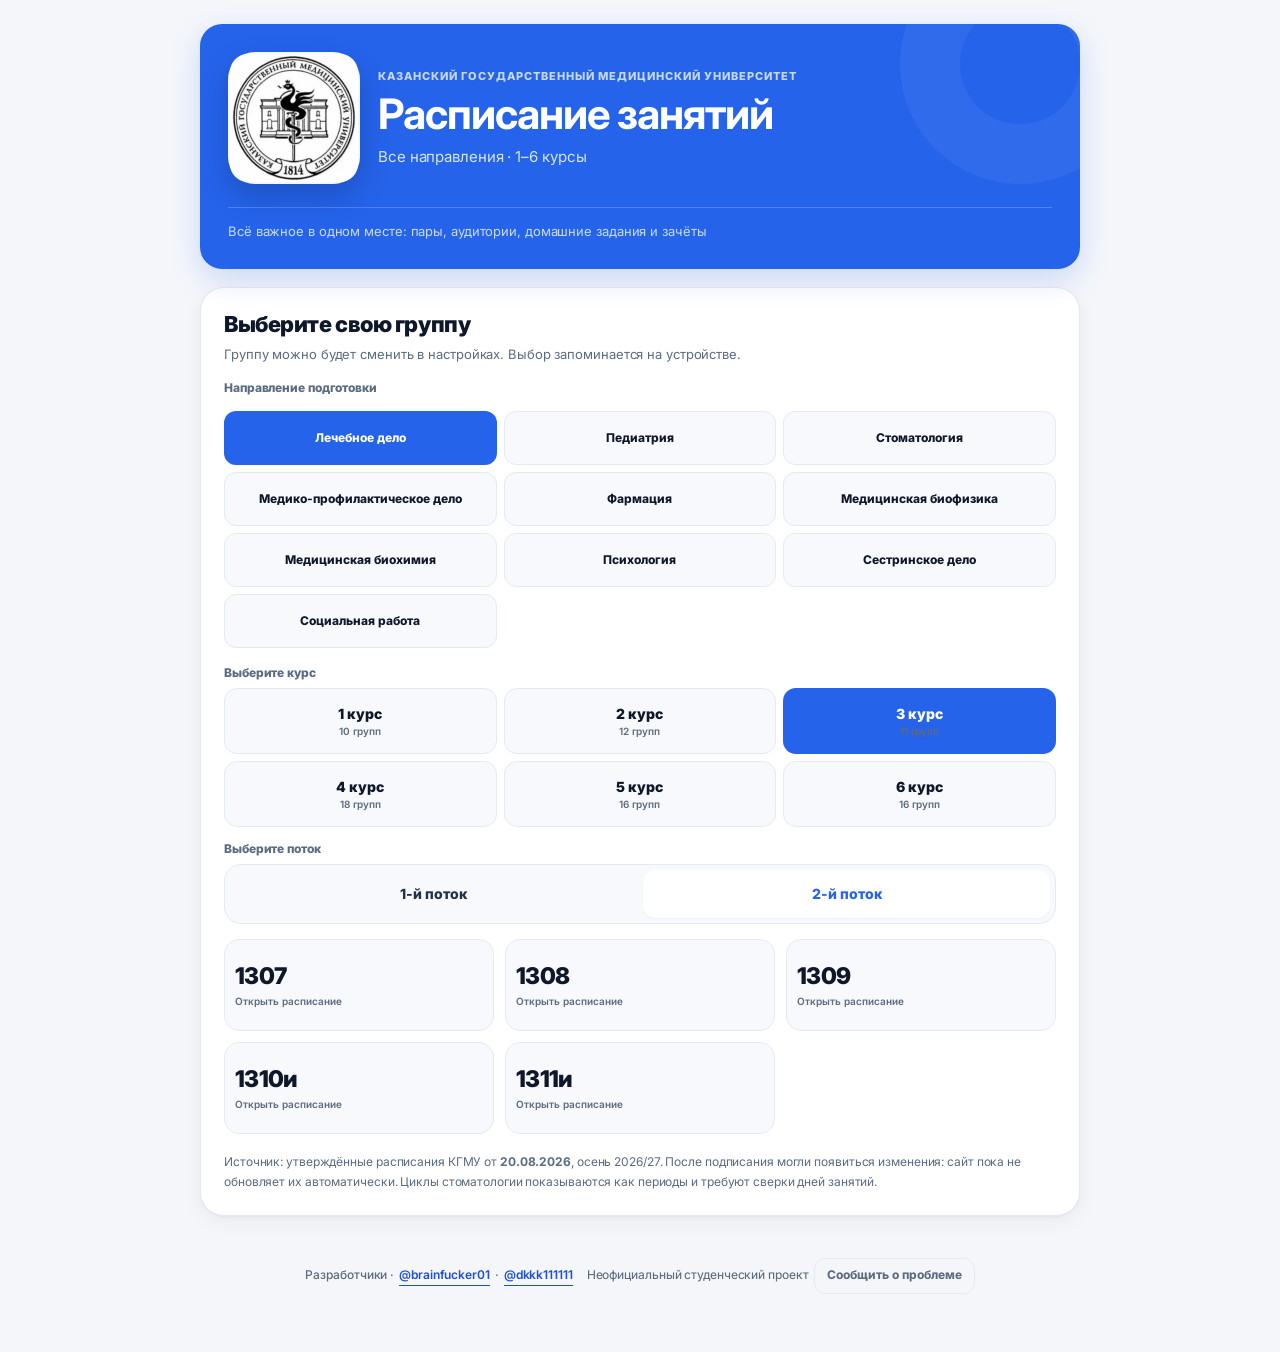
==== index.html @ b1dc419b "Дизайн E: выбор группы, календарь и ДЗ в новом стиле, без старых страниц - Выбор группы (аватар, «См" ====
<!DOCTYPE html>

<html lang="ru">
<head>
<meta charset="utf-8"/>
<meta content="width=device-width, initial-scale=1" name="viewport"/>
<meta content="#0f2340" name="theme-color"/>
<title>КГМУ — Расписание занятий</title>
<meta content="Интерактивное расписание КГМУ: все направления, 1–6 курсы. Календарь, ДЗ, модули, циклы." name="description"/>
<meta content="yes" name="apple-mobile-web-app-capable"/>
<meta content="default" name="apple-mobile-web-app-status-bar-style"/>
<meta content="Расписание КГМУ" name="apple-mobile-web-app-title"/>
<meta content="yes" name="mobile-web-app-capable"/>
<link href="./manifest.webmanifest" rel="manifest"/>
<link href="./apple-touch-icon.png" rel="apple-touch-icon"/>
<link href="./icon-192.png" rel="icon" sizes="192x192" type="image/png"/>
<style>
:root{
  --bg:#edf3f9;
  --panel:#ffffff;
  --panel-2:#f7faff;
  --ink:#182a45;
  --sub:#6c7d94;
  --line:#dbe5f0;
  --accent:#2f66c5;
  --accent-2:#5d8ee3;
  --deep:#0f2340;
  --deep-2:#15345f;
  --mint:#e8f6f3;
  --mint-ink:#0c7667;
  --shadow:0 12px 32px rgba(17,41,74,.08);
  --shadow-soft:0 6px 18px rgba(17,41,74,.06);
  --radius:20px;
}
*{box-sizing:border-box}
html{scroll-behavior:smooth}
body{
  margin:0;
  background:
    radial-gradient(circle at top left, rgba(93,142,227,.16), transparent 28%),
    radial-gradient(circle at top right, rgba(47,102,197,.11), transparent 25%),
    var(--bg);
  color:var(--ink);
  font-family:system-ui,-apple-system,'Segoe UI',Roboto,Arial,sans-serif;
}
.wrap{max-width:1180px;margin:0 auto;padding:20px 18px 48px}
.herohead{
  position:relative;
  overflow:hidden;
  background:linear-gradient(135deg,var(--deep) 0%, #13325b 55%, #1c4c84 100%);
  color:#fff;
}
.herohead::before{
  content:"";
  position:absolute;
  inset:auto -60px -110px auto;
  width:280px;height:280px;border-radius:50%;
  background:rgba(255,255,255,.08);
  filter:blur(2px);
}
.herohead::after{
  content:"";
  position:absolute;
  inset:-120px auto auto -80px;
  width:240px;height:240px;border-radius:50%;
  background:rgba(255,255,255,.05);
}
.hero-layout{
  position:relative;
  z-index:1;
  display:grid;
  grid-template-columns:minmax(0,1fr) auto;
  gap:18px;
  align-items:center;
  padding-top:26px;
  padding-bottom:26px;
}
.brand{display:flex;align-items:center;gap:18px;min-width:0}
.logo-card{
  flex:0 0 auto;
  width:152px;height:152px;border-radius:32px;
  background:rgba(255,255,255,.12);
  border:1px solid rgba(255,255,255,.18);
  display:grid;place-items:center;
  box-shadow:0 12px 26px rgba(0,0,0,.18);
  backdrop-filter:blur(4px);
}
.logo-card img{width:148px;height:148px;object-fit:contain;border-radius:20px;background:#fff;padding:0}
.kicker{font-size:12px;letter-spacing:.14em;text-transform:uppercase;color:#bfd4ea;font-weight:800;margin-bottom:6px}
h1{font-size:clamp(32px,5.2vw,50px);line-height:1.03;margin:0;font-weight:850;letter-spacing:-.03em}
.subtitle{margin-top:10px;font-size:16px;line-height:1.5;color:#d8e6f6;max-width:760px}
.badges{display:flex;gap:10px;flex-wrap:wrap;margin-top:14px}
.badge{
  display:inline-flex;align-items:center;gap:8px;
  border-radius:999px;padding:9px 14px;
  background:rgba(255,255,255,.14);
  border:1px solid rgba(255,255,255,.16);
  color:#fff;font-size:13px;font-weight:700;
  backdrop-filter:blur(4px);
}
.badge.soft{background:rgba(255,255,255,.08);color:#dfeaf7}
.hero-panel{
  min-width:240px;
  border-radius:22px;
  padding:18px 18px 16px;
  background:rgba(255,255,255,.12);
  border:1px solid rgba(255,255,255,.18);
  box-shadow:0 12px 26px rgba(0,0,0,.18);
  backdrop-filter:blur(6px);
}
.hero-panel .tiny{font-size:12px;letter-spacing:.12em;text-transform:uppercase;color:#bfd4ea;font-weight:800}
.hero-panel .big{font-size:28px;font-weight:850;line-height:1.05;margin-top:6px}
.hero-panel .mid{font-size:14px;color:#e3eef8;line-height:1.45;margin-top:8px}
.hero-panel .small{font-size:12px;color:#c7d7e8;line-height:1.45;margin-top:6px}
.topstats{display:none}
.stat{background:var(--panel);border:1px solid var(--line);box-shadow:var(--shadow-soft);border-radius:18px;padding:14px 16px}
.stat .cap{font-size:11px;letter-spacing:.1em;text-transform:uppercase;color:#6f8198;font-weight:800}
.stat .val{font-size:18px;font-weight:850;margin-top:5px;line-height:1.2}
.stat .sub{font-size:12px;color:#708198;line-height:1.4;margin-top:4px}
.toolbar-card{background:var(--panel);border:1px solid var(--line);box-shadow:var(--shadow);border-radius:24px;padding:18px;margin-bottom:14px}
.toolbar{display:flex;flex-wrap:wrap;gap:14px;align-items:end}
.control{display:flex;flex-direction:column;gap:7px;min-width:170px;flex:1}
.control.tight{flex:0 0 auto;min-width:auto}
.control label{font-size:11px;color:#5e6f87;font-weight:800;text-transform:uppercase;letter-spacing:.1em}
select,button{
  font:inherit;color:#1f314c;
  border:1px solid #ced9e6;background:#fff;
  border-radius:16px;padding:13px 15px;min-height:48px;
}
select{width:100%;appearance:auto}
button{cursor:pointer;transition:.18s ease background,.18s ease transform,.18s ease box-shadow}
button:hover{background:#f2f7ff;box-shadow:0 5px 16px rgba(47,102,197,.10)}
button:active{transform:translateY(1px)}
button:focus-visible,select:focus-visible{outline:3px solid #9ec0ff;outline-offset:2px}
.navgroup{display:flex;gap:8px}
.navgroup button{min-width:50px;padding-inline:0;font-size:24px;font-weight:900}
.navgroup button:disabled{opacity:.5;cursor:default;box-shadow:none;background:#fafcff}
.groupbuttons{display:flex;gap:5px;background:#eef3fa;padding:4px;border-radius:18px;align-self:flex-start}
.groupbuttons button{border:0;background:transparent;font-size:14px;font-weight:800;padding:10px 14px;min-height:40px;border-radius:14px}
.groupbuttons button.active{background:#fff;box-shadow:0 6px 14px rgba(22,46,83,.11)}
.primary{background:linear-gradient(135deg,var(--accent),var(--accent-2));color:#fff;border-color:transparent;font-weight:800}
.primary:hover{background:linear-gradient(135deg,var(--accent),var(--accent-2));filter:brightness(1.03)}
.summary{display:block;margin:16px 0 14px;background:var(--panel);border:1px solid var(--line);border-radius:22px;padding:18px 18px;box-shadow:var(--shadow-soft)}
.summary-title{font-size:18px;font-weight:850;line-height:1.3}
.summary-sub{font-size:14px;color:var(--sub);margin-top:7px;line-height:1.6}
.summary-meta{display:flex;flex-wrap:wrap;gap:10px;margin-top:12px}.meta-chip{display:inline-flex;align-items:center;justify-content:center;border-radius:999px;background:var(--mint);color:var(--mint-ink);padding:10px 14px;font-weight:800;font-size:13px;white-space:nowrap}.meta-chip.secondary{background:#eef3fa;color:#41556f}
.grid{display:grid;grid-template-columns:repeat(2,minmax(0,1fr));gap:14px}
.day{background:var(--panel);border:1px solid var(--line);border-radius:22px;overflow:hidden;box-shadow:var(--shadow-soft);min-width:0}
.dayhead{display:flex;justify-content:space-between;align-items:center;gap:10px;padding:15px 17px;background:linear-gradient(180deg,#fbfdff 0%, #f4f8fd 100%);border-bottom:1px solid #ecf1f7}
.dayname{font-size:17px;font-weight:850}
.daydate{font-size:12px;color:#687a90;font-weight:750;padding:6px 10px;background:#fff;border:1px solid #e1e8f1;border-radius:999px}
.sessions{padding:8px 12px 12px}
.empty{font-size:13px;color:#8090a4;padding:18px 8px}
.session{display:grid;grid-template-columns:96px minmax(0,1fr);gap:10px;padding:13px 4px;border-bottom:1px solid #edf2f8}
.session:last-child{border-bottom:0}
.time{font-size:12px;color:#3b5070;font-weight:900;white-space:nowrap;padding-top:3px;letter-spacing:-.02em}
.course{font-size:14px;font-weight:850;line-height:1.38}
.type{display:inline-block;border-radius:8px;font-size:10px;line-height:1;padding:5px 7px;margin-right:7px;background:#e6f0ff;color:#3b63a5;font-weight:900;vertical-align:1px;letter-spacing:.04em}
.type.practice{background:#eaf7f2;color:#14765f}
.extra{font-size:12px;color:#617188;margin-top:5px;line-height:1.48}
.split{font-size:12px;color:#2e425f;margin-top:7px;line-height:1.45;padding:8px 10px;background:#f7fbfb;border:1px solid #e6f0ef;border-radius:12px}
.split strong{font-size:11px;display:inline-block;border-radius:7px;background:#eaf7f4;color:#00796e;padding:3px 6px;margin-right:5px}
.recap{margin-top:18px;background:var(--panel);border:1px solid var(--line);border-radius:22px;padding:18px 20px;box-shadow:var(--shadow-soft)}
.recap h2{font-size:18px;line-height:1.3;margin:0 0 8px}
.recap p{font-size:14px;line-height:1.65;color:#586a82;margin:0}
.notes{font-size:12px;line-height:1.7;color:#758398;margin-top:18px;padding:0 4px}
.notes b{color:#506279}
#printedWeek{display:none}
@media(max-width:900px){
  .hero-layout{grid-template-columns:1fr}
}

.dev-placeholder{background:var(--panel);border:1px solid var(--line);border-radius:24px;padding:24px;box-shadow:var(--shadow);display:grid;gap:16px;text-align:center}
.dev-kicker{display:inline-flex;justify-self:center;align-items:center;gap:8px;padding:8px 12px;border-radius:999px;background:rgba(220,53,69,.12);color:var(--danger);font-size:12px;font-weight:800;letter-spacing:.04em;text-transform:uppercase}
.dev-placeholder h2{margin:0;font-size:34px;line-height:1.1}
.dev-placeholder p{margin:0;color:var(--muted)}
.dev-placeholder img{display:block;width:min(100%,420px);margin:0 auto;border-radius:22px;border:1px solid var(--line);box-shadow:0 14px 34px rgba(0,0,0,.16)}
.dev-actions{display:flex;justify-content:center;gap:12px;flex-wrap:wrap}
.dev-button{appearance:none;border:1px solid var(--line);background:var(--brand);color:#fff;border-radius:14px;padding:12px 18px;font:inherit;font-weight:700;cursor:pointer;box-shadow:0 10px 26px rgba(26,61,107,.22)}
.dev-button.secondary{background:var(--panel);color:var(--text)}
.dev-contact{font-size:13px;color:var(--muted)}
.dev-contact a{color:var(--brand);font-weight:700;text-decoration:none}
body[data-dev-group="1"] .source-warning{display:none!important}
@media(max-width:700px){.dev-placeholder{padding:18px}.dev-placeholder h2{font-size:28px}}

@media(max-width:700px){
  .wrap{padding:14px 12px 36px}
  .hero-layout{padding-top:18px;padding-bottom:22px;gap:14px}
  .brand{align-items:flex-start;gap:14px}
  .logo-card{width:102px;height:102px;border-radius:22px}
  .logo-card img{width:78px;height:78px}
  .kicker{font-size:11px;line-height:1.45}
  h1{font-size:clamp(28px,8vw,38px)}
  .subtitle{font-size:14px;line-height:1.5}
  .toolbar-card{padding:14px}
  .toolbar{gap:10px}
  .control{min-width:140px}
  .control.tight{width:100%}
  .navgroup{width:100%}
  .navgroup button{flex:1}
  .groupbuttons{width:100%}
  .groupbuttons button{flex:1}
  .primary{width:100%}
  .grid{grid-template-columns:1fr;gap:10px}
  .dayhead{padding:14px 15px}
  .sessions{padding:4px 8px 8px}
  .session{grid-template-columns:88px minmax(0,1fr);gap:7px;padding:12px 4px}
  .course{font-size:14px}
  .time{font-size:11px}
  .recap{padding:16px}
}
@media print{
  body{background:white}
  .herohead{background:white;color:var(--ink)}
  .herohead::before,.herohead::after,.toolbar-card,.summary,.recap,.notes,.topstats,.badge,.hero-panel,.subtitle,.navgroup,.groupbuttons,.primary{display:none!important}
  .wrap{max-width:100%;padding:0}
  .hero-layout{display:block;padding:0 0 10px}
  .brand{display:block}
  .logo-card{display:none}
  .kicker{color:#52637b}
  h1{font-size:21px;color:var(--ink)}
  #printedWeek{display:block!important;margin-top:6px;color:#465874;font-weight:700}
  .grid{grid-template-columns:repeat(2,1fr);gap:5mm}
  .day{break-inside:avoid;box-shadow:none;border:1px solid #ddd}
  .dayhead{padding:7px 9px}
  .sessions{padding:0 6px}
  .session{padding:6px 2px;grid-template-columns:80px 1fr;gap:4px}
  .course{font-size:10px}
  .extra,.split{font-size:9px}
  .time{font-size:9px}
}

.install-steps{margin-top:14px;border:1px solid var(--line);background:#fff;border-radius:19px;padding:13px 16px;box-shadow:var(--shadow-soft)}
.install-steps summary{cursor:pointer;list-style:none;font-weight:800;font-size:14px;color:#284c84}
.install-steps summary::-webkit-details-marker{display:none}
.install-steps summary::before{content:"＋";margin-right:10px;font-size:17px}
.install-steps[open] summary::before{content:"−"}
.install-steps p{color:#5d6e83;font-size:13px;line-height:1.65;margin:11px 0 0}
@media(max-width:700px){.install-steps{margin-top:12px}}

/* Календарь, модули и домашние задания */
.app-tabs{display:grid;grid-template-columns:repeat(3,minmax(0,1fr));gap:7px;margin:0 0 16px;padding:5px;border:1px solid var(--line);border-radius:19px;background:#dfe9f5}
.app-tab{border:0;border-radius:14px;min-height:48px;font-size:15px;font-weight:850;background:transparent;color:#4a607e;padding:12px 6px}
.app-tab.active{background:white;color:var(--ink);box-shadow:0 4px 14px rgba(13,40,78,.12)}
.app-tab:focus-visible{outline:3px solid #8fb6ed}
.view[hidden]{display:none!important}
.module-alert{border:1px solid #ffc6c6;border-left:5px solid #d33a43;background:#fff3f3;color:#9e1e2a;border-radius:14px;padding:11px 13px;font-size:12px;line-height:1.45;font-weight:800;margin:6px 0 3px}
.module-label{display:inline-flex;gap:5px;align-items:center;border:1px solid #f7b5b5;border-radius:7px;background:#ffe7e7;color:#aa2530;font-weight:900;font-size:10px;letter-spacing:.03em;padding:5px 7px;margin:5px 6px 3px 0;vertical-align:middle}
.homework-label{display:inline-flex;border-radius:7px;background:#e6f1ff;color:#2458a0;font-weight:800;font-size:10px;padding:5px 7px;margin:5px 0 3px;vertical-align:middle}
.session.has-module{background:linear-gradient(90deg,rgba(253,234,234,.75),transparent 70%);border-radius:12px}
.day.has-module-day{border-color:#edacb0;box-shadow:0 7px 18px rgba(181,41,52,.12)}
.day.has-module-day .dayhead{background:linear-gradient(90deg,#fff0f0,#f9fbff)}
.day-date-alert{margin:10px 12px 0}
.entry-brief{font-size:11px;margin-top:4px;color:#7b3540;line-height:1.4;font-weight:750}
.entry-brief.homework-text{color:#3866a3}
.calendar-board{background:white;border:1px solid var(--line);border-radius:22px;box-shadow:var(--shadow);padding:20px 18px;margin-bottom:16px}
.calendar-top{display:flex;align-items:center;justify-content:space-between;gap:14px;flex-wrap:wrap;margin-bottom:15px}
.calendar-top h2{margin:0;font-size:22px;line-height:1.25;letter-spacing:-.02em}
.calendar-sub{font-size:13px;color:var(--sub);margin-top:4px;line-height:1.5}
.cal-actions{display:flex;align-items:center;gap:8px}
.cal-actions button{min-width:42px;min-height:42px;padding:8px 12px;font-weight:900}
.calendar-legend{display:flex;gap:12px;flex-wrap:wrap;align-items:center;font-size:12px;color:#53667f;margin:0 0 16px}
.legend-item{display:inline-flex;align-items:center;gap:6px}
.legend-dot{display:inline-block;width:9px;height:9px;border-radius:99px;background:#4a82d6}
.legend-dot.red{background:#d53640}
.weekday-line,.calendar-matrix{display:grid;grid-template-columns:repeat(7,minmax(0,1fr));gap:6px}
.weekday-line{margin-bottom:6px}
.weekday-line div{text-align:center;font-size:12px;font-weight:800;color:#8190a2;padding:6px 0}
.cal-day{position:relative;min-width:0;aspect-ratio:1/1.02;min-height:56px;padding:7px 6px 4px;border:1px solid #e4eaf3;border-radius:12px;background:#f9fbfe;display:flex;flex-direction:column;align-items:flex-start;justify-content:space-between;text-align:left}
.cal-day:hover{background:#eef5ff}
.cal-day.outside{opacity:.35}
.cal-day.today{border:2px solid #5187df}
.cal-day.selected{background:#e9f2ff;border:2px solid #2f66c5;box-shadow:0 2px 8px rgba(47,102,197,.14)}
.cal-day.module-date{border-color:#e89ba0;background:#fff0f0}
.cal-day.module-date.selected{border:2px solid #d33a43;background:#ffebec}
.cal-num{font-size:15px;font-weight:850;line-height:1.2}
.cal-indicators{display:flex;gap:3px;align-items:center;flex-wrap:wrap;max-width:100%}
.cal-flag{font-size:9px;border-radius:5px;background:#dc3741;color:white;font-weight:950;line-height:1.25;padding:3px 4px;white-space:nowrap}
.cal-hw{width:7px;height:7px;border-radius:99px;background:#397bcf}
.cal-lessons{font-size:9px;color:#8797ac;font-weight:700;line-height:1.1}
.cal-group-row{display:flex;align-items:center;justify-content:space-between;gap:10px;flex-wrap:wrap;margin:0 0 13px}
.cal-group-row .groupbuttons{align-self:center}
.calendar-day-panel{background:#fff;border:1px solid var(--line);border-radius:22px;box-shadow:var(--shadow);padding:20px;margin-bottom:16px}
.panel-date{font-size:20px;font-weight:900;line-height:1.3;margin:0}
.panel-sub{font-size:13px;color:var(--sub);line-height:1.5;margin:6px 0 14px}
.panel-section-title{font-size:14px;font-weight:900;margin:17px 0 9px}
.day-lesson{border:1px solid #e6edf5;border-radius:14px;padding:11px 12px;margin:8px 0;background:#fcfdff;display:flex;align-items:center;justify-content:space-between;gap:10px}
.lesson-title{font-weight:850;font-size:13px;line-height:1.45}
.lesson-meta{font-size:11px;color:#697c93;line-height:1.55;margin-top:4px}
.lesson-notes{font-size:12px;margin-top:6px;color:#9b2733;font-weight:850}
.inline-empty{font-size:13px;color:#718198;padding:14px;border:1px dashed #cfdaea;background:#f8fbff;border-radius:12px;line-height:1.5}
.entries{display:grid;gap:9px}
.entry{padding:13px;border:1px solid #e4eaf3;border-radius:14px;background:#fbfcff}
.entry.module{border-color:#f2b7b9;background:#fff5f5;border-left:4px solid #d33a43}
.entry.homework{border-left:4px solid #3f83d7}
.entry-top{display:flex;justify-content:space-between;align-items:flex-start;gap:8px}
.entry-title{font-size:14px;font-weight:900;line-height:1.4}
.entry-sub{font-size:12px;color:#63748d;margin-top:3px;line-height:1.4}
.entry-desc{font-size:13px;color:#43536b;line-height:1.55;white-space:pre-wrap;margin-top:8px;overflow-wrap:anywhere}
.entry-controls{display:flex;gap:6px;flex:0 0 auto}
.small-btn{min-height:34px;padding:5px 10px;border-radius:9px;font-size:12px;font-weight:800}
.panel-tools{display:flex;gap:9px;flex-wrap:wrap;margin-top:15px}
.panel-tools button{font-weight:800;font-size:13px}
.action-red{background:#b82935;color:white;border-color:#b82935}
.action-red:hover{background:#9e202d;color:white}
.editor[hidden]{display:none!important}
.editor{margin-top:15px;background:#f5f9ff;border:1px solid #d9e6f4;padding:16px;border-radius:17px}
.editor h3{font-size:16px;margin:0 0 12px}
.editor-grid{display:grid;grid-template-columns:1fr 1fr;gap:12px}
.form-field{display:flex;flex-direction:column;gap:6px;min-width:0}
.form-field.full{grid-column:1/-1}
.form-field label{font-size:11px;font-weight:900;color:#576b84;text-transform:uppercase;letter-spacing:.05em}
.form-field input,.form-field textarea,.form-field select{width:100%;border:1px solid #cbd9e8;background:white;border-radius:12px;padding:11px 12px;font:inherit;color:var(--ink);min-height:44px}
.form-field textarea{resize:vertical;min-height:86px}
.form-field .field-help{font-size:11px;color:#7a899b;line-height:1.45}
.form-actions{display:flex;gap:8px;flex-wrap:wrap;margin-top:14px}
.form-actions button{font-weight:850}
.data-tools{background:white;border:1px solid var(--line);border-radius:20px;padding:16px 18px;box-shadow:var(--shadow-soft);margin-bottom:16px}
.data-tools h3{font-size:15px;margin:0 0 7px}
.data-tools p{font-size:12px;color:#67788f;line-height:1.6;margin:0 0 12px}
.data-btns{display:flex;gap:8px;flex-wrap:wrap;align-items:center}
.data-btns button{font-size:13px;font-weight:800;min-height:42px;padding:10px 14px}
.import-file{position:absolute;width:1px;height:1px;overflow:hidden;opacity:0}
.data-note{font-size:12px;color:#606e82;line-height:1.6;margin-top:12px}
.toast{position:fixed;z-index:99;bottom:18px;left:50%;transform:translateX(-50%);background:#173456;color:#fff;border-radius:13px;padding:12px 16px;font-size:13px;font-weight:700;box-shadow:0 12px 32px rgba(0,0,0,.2);max-width:calc(100vw - 32px)}
.toast[hidden]{display:none}
@media(max-width:700px){
 .app-tabs{margin:0 0 12px}
 .app-tab{font-size:14px}
 .calendar-board{padding:15px 10px}
 .calendar-top{padding:1px 3px}
 .calendar-top h2{font-size:20px}
 .cal-actions button{min-width:40px}
 .weekday-line,.calendar-matrix{gap:3px}
 .cal-day{min-height:52px;aspect-ratio:unset;height:64px;border-radius:9px;padding:6px 3px}
 .cal-num{font-size:13px}
 .cal-flag{font-size:8px;padding:2px 3px}
 .cal-lessons{font-size:8px}
 .calendar-legend{gap:8px;font-size:11px}
 .calendar-day-panel{padding:15px 12px}
 .editor{padding:12px}
 .editor-grid{grid-template-columns:1fr}
 .panel-date{font-size:19px}
 .day-lesson{padding:10px}
 .entry-controls{flex-direction:column}
 .small-btn{font-size:11px}
}
@media(max-width:365px){.cal-day{height:59px}.cal-num{font-size:12px}.cal-flag{font-size:7px}}


/* Недельное расписание: разворачиваемые сведения о ДЗ и модулях */
.session.session-expand{display:block;grid-template-columns:unset;gap:0;padding:0 4px}
.session-expand>summary{list-style:none;display:grid;grid-template-columns:96px minmax(0,1fr);gap:10px;align-items:start;padding:13px 4px;cursor:pointer;border-radius:11px;transition:background .18s ease}
.session-expand>summary::-webkit-details-marker{display:none}
.session-expand>summary:hover{background:#f5f9ff}
.session-expand>summary:focus-visible{outline:3px solid #8eb8ef;outline-offset:0}
.session-expand[open]>summary{background:#f5f9ff}
.lesson-heading-row{display:flex;align-items:flex-start;justify-content:space-between;gap:10px}
.lesson-heading-row .course{min-width:0;flex:1}
.lesson-chevron{flex:0 0 auto;font-size:19px;line-height:1.15;color:#6983a6;transition:transform .18s ease;margin-top:1px}
.session-expand[open] .lesson-chevron{transform:rotate(180deg)}
.lesson-markers{display:flex;flex-wrap:wrap;gap:5px;margin-top:8px}
.lesson-markers .module-label,.lesson-markers .homework-label{margin:0}
.lesson-reveal{margin:0 3px 12px 108px;border:1px solid #dce7f2;background:#f9fbff;border-radius:14px;padding:12px 13px}
.reveal-heading{font-size:12px;color:#6c7d92;font-weight:900;letter-spacing:.055em;text-transform:uppercase;margin-bottom:9px}
.reveal-entry{border:1px solid #dce7f2;border-left:4px solid #4881ca;background:#fff;border-radius:12px;padding:11px 12px;margin:8px 0}
.reveal-entry.module{border-color:#f2c3c4;border-left-color:#ce3844;background:#fff4f4}
.reveal-entry-title{font-size:13px;font-weight:900;line-height:1.45;overflow-wrap:anywhere}
.reveal-entry-meta{font-size:11px;color:#687c92;margin-top:5px}
.reveal-entry-desc{font-size:12px;color:#475c77;white-space:pre-wrap;overflow-wrap:anywhere;margin-top:7px;line-height:1.55}
.reveal-empty{font-size:12px;color:#75859a;line-height:1.6;padding:5px 0 8px}
.jump-calendar{background:transparent;color:#2d62a8;border-color:#c7d9ef;border-radius:10px;font-size:12px;font-weight:850;min-height:38px;padding:8px 11px;margin-top:7px}
.jump-calendar:hover{background:#eef5ff}
.session-expand.has-module>summary{background:linear-gradient(90deg,rgba(253,234,234,.82),transparent 85%)}
@media(max-width:700px){
 .session-expand>summary{grid-template-columns:88px minmax(0,1fr);gap:7px;padding:12px 4px}
 .lesson-reveal{margin:0 1px 10px 1px;padding:11px}
 .lesson-chevron{font-size:18px}
}


/* Сегодня — главный экран, 3 раздела приложения */
.today-hero{display:grid;grid-template-columns:minmax(0,1.25fr) minmax(240px,.75fr);gap:18px;align-items:stretch;border-radius:24px;padding:22px;background:linear-gradient(132deg,#12325d,#234f87);color:#fff;box-shadow:0 16px 34px rgba(13,43,89,.15);margin-bottom:12px}
.today-hero-main{min-width:0}
.today-eyebrow{font-size:11px;letter-spacing:.13em;text-transform:uppercase;color:#b8d3ef;font-weight:850}
.today-hero h2{font-size:clamp(23px,3.3vw,32px);margin:9px 0 4px;line-height:1.2;letter-spacing:-.025em}
.today-hero p{color:#d9e8f8;font-size:13px;margin:6px 0 15px;line-height:1.5}
.today-group-row{display:flex;align-items:center;flex-wrap:wrap;gap:10px}
.today-group-row>span{font-size:11px;color:#d6e5f7;text-transform:uppercase;font-weight:850;letter-spacing:.08em}
.today-group-row .groupbuttons{background:#1d406c;border:1px solid rgba(255,255,255,.14)}
.today-group-row .groupbuttons button{color:#d5e2f6}
.today-group-row .groupbuttons button.active{color:#1d3555;background:#fff}
.today-next{border:1px solid rgba(255,255,255,.18);border-radius:18px;background:rgba(255,255,255,.10);padding:17px 18px;display:flex;flex-direction:column;justify-content:center;min-width:0;overflow-wrap:anywhere}
.today-next-caption{color:#bcd6f0;font-size:11px;text-transform:uppercase;letter-spacing:.1em;font-weight:850;margin-bottom:8px}
.today-next-title{font-size:18px;line-height:1.28;font-weight:850}
.today-next-info{font-size:12px;color:#e1edfa;margin-top:8px;line-height:1.55}
.today-metrics{display:grid;grid-template-columns:repeat(3,minmax(0,1fr));gap:10px;margin-bottom:16px}
.today-metric{display:flex;justify-content:space-between;align-items:center;gap:8px;border:1px solid var(--line);border-radius:17px;background:#fff;padding:12px 16px;box-shadow:var(--shadow-soft)}
.today-metric span{font-size:12px;color:#66788f;line-height:1.3;font-weight:700}
.today-metric strong{font-size:23px;line-height:1;color:#193659;font-weight:900}
.today-alerts{display:grid;gap:8px}
.today-module-warning{width:100%;min-height:60px;text-align:left;display:flex;align-items:center;gap:12px;background:#fff1f1;border:1px solid #f2b8bc;border-left:5px solid #cc3642;color:#961e2c;border-radius:15px;padding:12px 14px;margin-bottom:6px}
.today-module-warning strong{display:block;font-size:13px;line-height:1.45}
.today-module-warning small{display:block;font-size:11px;color:#a54852;margin-top:4px;line-height:1.4}
.warning-flag{font-size:21px}
.today-columns{display:grid;grid-template-columns:minmax(0,1.05fr) minmax(0,.95fr);gap:14px}
.today-panel{min-width:0;background:#fff;border:1px solid var(--line);border-radius:23px;box-shadow:var(--shadow);padding:17px 17px 20px}
.today-panel-head{display:flex;justify-content:space-between;gap:10px;align-items:flex-start;padding:2px 1px 13px;border-bottom:1px solid #eaf0f6}
.today-panel-head h2{font-size:20px;line-height:1.25;margin:0;font-weight:900}
.today-panel-head p{font-size:12px;color:#72839a;line-height:1.5;margin:6px 0 0}
.today-head-icon{font-size:21px;background:#eef5ff;padding:7px 9px;border-radius:13px;flex:0 0 auto}
.today-lesson-list{padding-top:6px}
.today-lesson-list .session-expand>summary{grid-template-columns:87px minmax(0,1fr);gap:7px}
.today-lesson-list .session-expand .time{font-size:11px}
.today-lesson-list .session:last-child{border:0}
.today-upcoming-block{margin-top:15px}
.today-upcoming-block h3{font-size:14px;color:#2c415f;margin:0 0 9px;font-weight:900}
.today-counter{display:inline-flex;min-width:22px;justify-content:center;align-items:center;border-radius:99px;padding:3px 6px;font-size:11px;background:#edf3fa;color:#4e6a8c;margin-left:4px}
.today-event-list{display:grid;gap:8px}
.today-event{width:100%;text-align:left;display:block;min-height:auto;padding:12px 13px;border-radius:15px;background:#f7fbff;border:1px solid #dce8f6;border-left:4px solid #4d8bdc;box-shadow:none}
.today-event:hover{background:#f0f7ff}
.today-event.module{border-left-color:#d43d46;border-color:#efc9cd;background:#fff9f9}
.today-event.module.soon{background:#fff4f4}
.today-event.module.urgent{background:#ffeded;border-color:#e9a8ae}
.today-event-top{display:flex;justify-content:space-between;gap:8px;align-items:center;flex-wrap:wrap}
.today-event-date{font-size:11px;color:#66778d;font-weight:850}
.today-event-status{display:inline-block;font-size:10px;font-weight:900;border-radius:99px;color:#2366b4;background:#e5f1ff;padding:5px 8px}
.today-event.module .today-event-status{background:#ffe0e2;color:#a62633}
.today-event-course{font-size:12px;color:#697c95;margin-top:7px;font-weight:700}
.today-event-title{font-size:14px;font-weight:900;line-height:1.45;margin-top:3px;color:#1e314e;overflow-wrap:anywhere}
.today-event-group{font-size:11px;color:#718298;margin-top:6px}
.today-event-detail{font-size:12px;color:#65748b;line-height:1.55;margin-top:7px;white-space:pre-wrap;overflow-wrap:anywhere}
.today-empty{font-size:13px;color:#71839a;background:#f8fbff;border:1px dashed #d4e0ec;padding:13px;border-radius:12px;line-height:1.5}
.today-reminder-note,.today-footnote{font-size:12px;color:#71829a;line-height:1.6;margin:14px 1px 0}
.today-footnote{margin:14px 5px 20px}
@media(max-width:850px){.today-hero{grid-template-columns:1fr}.today-columns{grid-template-columns:1fr}}
@media(max-width:700px){
 .app-tabs{gap:3px;padding:4px;border-radius:15px}
 .app-tab{font-size:12px;min-height:45px;border-radius:12px;padding:9px 2px;white-space:nowrap}
 .today-hero{padding:17px 15px;gap:14px;border-radius:20px}
 .today-hero h2{font-size:24px}
 .today-next{padding:13px 14px}
 .today-metrics{gap:6px}
 .today-metric{padding:10px 9px;flex-direction:column;align-items:flex-start;gap:6px;border-radius:13px}
 .today-metric span{font-size:10px}
 .today-metric strong{font-size:23px}
 .today-panel{padding:15px 12px;border-radius:19px}
 .today-panel-head h2{font-size:18px}
 .today-lesson-list .session-expand>summary{grid-template-columns:82px minmax(0,1fr);gap:6px}
 .today-lesson-list .time{font-size:10px}
 .herohead .subtitle{font-size:12px}
 .herohead .badge{padding:7px 10px;font-size:11px}
}
@media(max-width:365px){.app-tab{font-size:11px}.today-metric span{font-size:9px}}
@media print{.today-hero,.today-metrics,.today-alerts,.today-footnote,.today-columns,.app-tabs{break-inside:avoid}}


/* КГМУ · обновлённый компактный интерфейс */
:root{--bg:#f0f4f9;--ink:#172b48;--sub:#687b93;--line:#dde6f1;--shadow:0 7px 26px rgba(20,43,79,.065);--shadow-soft:0 4px 13px rgba(20,43,79,.045)}
html,body{min-width:0}body{background:linear-gradient(180deg,#edf4fc 0,#f5f8fc 350px,#eff4fa 100%)}
.wrap{max-width:1200px;padding:15px 20px 50px}
.herohead{background:linear-gradient(120deg,#102642,#1b406d);border-bottom:1px solid #335477}
.herohead::before,.herohead::after{display:none}
.compact-hero{display:flex;gap:13px;align-items:center;padding-top:11px;padding-bottom:11px}
.mini-logo{flex:none;width:57px;height:57px;background:#fff;border:2px solid rgba(255,255,255,.45);border-radius:16px;display:grid;place-items:center;overflow:hidden}
.mini-logo img{height:55px;width:55px;object-fit:contain;display:block}
.mini-brand{flex:1;min-width:0}
.mini-title{font-size:23px;font-weight:750;letter-spacing:-.035em;line-height:1.2}
.mini-title strong{font-weight:950}
.mini-caption{font-size:11px;font-weight:650;color:#bcd0e8;line-height:1.4;margin-top:3px}
.semester-pill{font-size:11px;white-space:nowrap;color:#d6e8fc;border:1px solid rgba(255,255,255,.18);border-radius:999px;padding:7px 10px;background:rgba(255,255,255,.08);font-weight:750}
.app-tabs{margin-bottom:13px;background:#e6edf7;padding:5px;border-radius:17px}
.app-tab{display:flex;align-items:center;justify-content:center;gap:9px;min-height:48px;font-size:13px;letter-spacing:-.012em;border-radius:12px}
.tab-icon{font-size:20px;line-height:1}
.today-hero{padding:17px 18px;gap:12px;background:linear-gradient(125deg,#123052,#214e80);border-radius:19px;box-shadow:0 9px 20px rgba(20,48,85,.13)}
.today-hero h2{font-size:clamp(20px,3vw,27px);margin:6px 0 1px}
.today-hero p{font-size:12px;margin:4px 0 10px}
.today-next{padding:12px 14px;border-radius:14px}
.today-next-title{font-size:16px}
.today-next-caption{margin-bottom:5px}
.today-metrics{gap:7px;margin-bottom:12px}
.today-metric{border-radius:13px;padding:10px 12px}
.today-panel,.calendar-board,.calendar-day-panel,.day,.toolbar-card{border-radius:19px}
.today-panel{padding:14px}
.today-panel-head h2{font-size:18px}
.today-panel-head p{font-size:11px}
.today-head-icon{font-size:17px}
.session-expand>summary{transition:background .15s ease}
.session-expand>summary:hover{background:#f7fbff}
.session-expand[open]{border-radius:15px;background:#f9fbfe}
.session-expand[open]>summary{background:#f0f6ff;border-radius:14px 14px 0 0}
.session-expand.has-module[open]>summary{background:#fff1f1}
.session.is-current>summary{background:#e6f7f0;border-left:4px solid #20a679;border-radius:12px}
.session.is-next>summary{background:#f0f6ff;border-left:4px solid #4d7bca;border-radius:12px}
.session.is-current[open]>summary{background:#e6f7f0}
.lesson-state{font-size:10px;font-weight:850;letter-spacing:.02em;margin-top:4px}
.lesson-state.now{color:#178568}.lesson-state.next{color:#3566a7}
.lesson-reveal{padding:11px 11px 13px;border-top:1px solid #dfe8f3}
.lesson-reveal .reveal-heading{margin-bottom:7px}
.lesson-place{border:1px solid #e1eaf4;background:#fff;border-radius:13px;padding:10px 11px;margin:7px 0}
.lesson-place-title{font-size:12px;color:#223b59;font-weight:850;line-height:1.35}
.lesson-place-line{font-size:12px;color:#667890;margin-top:4px;line-height:1.5}
.lesson-place-line b{color:#394f69;font-weight:750}
.lesson-place-footer{display:flex;align-items:center;gap:10px;flex-wrap:wrap;margin-top:8px}
.map-link{display:inline-flex;align-items:center;text-decoration:none;font-size:11px;font-weight:850;color:#3567b2;background:#ebf3ff;border-radius:8px;padding:6px 9px}
.map-link:hover{background:#dceaff}
.location-alert{font-size:11px;color:#78879b}
.course{font-size:14px;line-height:1.5}
.type{font-size:10px}
.calendar-board{padding:18px}
.calendar-legend{gap:9px}
.cal-day{min-height:62px;aspect-ratio:auto;min-height:72px;padding:7px 6px;border-radius:12px;gap:3px}
.cal-indicators{flex-direction:column;align-items:flex-start;gap:3px}
.cal-count{font-size:10px;font-weight:900;border-radius:6px;padding:3px 5px;line-height:1.15;white-space:nowrap}
.cal-count.red{color:#a82332;background:#ffe2e7}
.cal-count.blue{color:#2b5fa9;background:#dceaff}
.cal-lessons{font-size:10px}
.day-lesson-place{color:#5f7792;margin-top:5px;font-size:12px;line-height:1.5}
.day-lesson-person{color:#334c68;margin-top:4px;font-size:12px;line-height:1.5}
@media(max-width:700px){
 .wrap{padding:13px 12px 22px}
 main.wrap{padding-bottom:calc(106px + env(safe-area-inset-bottom,0px))}
 .compact-hero{padding:9px 12px;gap:11px}
 .mini-logo{height:55px;width:55px;border-radius:14px}.mini-logo img{height:53px;width:53px}
 .mini-title{font-size:21px}.mini-caption{font-size:10px}
 .semester-pill{display:none}
 .app-tabs{position:fixed;z-index:990;bottom:0;left:0;right:0;margin:0;border:0;border-top:1px solid #d3dfec;border-radius:18px 18px 0 0;padding:7px 8px calc(8px + env(safe-area-inset-bottom,0px));background:rgba(255,255,255,.97);box-shadow:0 -7px 30px rgba(28,54,94,.11);backdrop-filter:blur(12px);-webkit-backdrop-filter:blur(12px);grid-template-columns:repeat(3,minmax(0,1fr));gap:5px}
 .app-tab{flex-direction:column;gap:2px;padding:5px 2px;min-height:52px;font-size:11px;line-height:1.2;font-weight:800;color:#6e7e93}
 .app-tab.active{background:#eaf2ff;color:#2459a0;box-shadow:none}
 .tab-icon{font-size:23px}
 .today-hero{grid-template-columns:1fr;padding:15px;gap:11px;margin-bottom:9px}
 .today-hero h2{font-size:22px}
 .today-hero p{font-size:12px}
 .today-next{padding:11px 13px}
 .today-group-row{gap:7px}
 .today-metrics{gap:5px}
 .today-metric{display:flex;flex-direction:column;align-items:flex-start;gap:2px;padding:8px 9px;border-radius:12px}
 .today-metric span{font-size:10px}.today-metric strong{font-size:18px}
 .today-panel{padding:13px}.today-panel-head{padding-bottom:10px}
 .today-head-icon{display:none}
 .today-lesson-list .session-expand>summary{grid-template-columns:85px minmax(0,1fr)}
 .session-expand>summary{padding:10px 5px}
 .calendar-board,.calendar-day-panel{padding:14px 10px}
 .calendar-matrix{gap:4px}
 .cal-day{padding:6px 3px 4px;min-height:69px;border-radius:9px}
 .cal-num{font-size:13px}
 .cal-count{font-size:9px;padding:2px 3px}
 .cal-lessons{font-size:8px}
 .calendar-top{gap:8px}
 .calendar-top h2{font-size:21px}
 .day-lesson{gap:7px}
 .day-lesson>*{min-width:0}
}
@media(max-width:360px){.cal-count{font-size:8px}.cal-day{min-height:63px}.mini-title{font-size:19px}.groupbuttons button{padding-inline:7px}}
@media(min-width:701px){.compact-hero{padding-top:13px;padding-bottom:13px}}


/* V7: utilities, day navigation, theme and accessible resource links */
.form-field[hidden]{display:none!important}
.header-actions{display:flex;align-items:center;gap:6px;margin-left:auto}
.header-icon-btn{width:42px;height:42px;min-height:42px;padding:0;border-radius:12px;color:#fff;background:rgba(255,255,255,.12);border-color:rgba(255,255,255,.22);font-size:23px;line-height:1}
.header-icon-btn:hover{background:rgba(255,255,255,.24)}
.day-switch{display:flex;align-items:center;gap:7px;flex-wrap:wrap;margin-bottom:12px}
.day-switch-btn{min-height:39px;padding:8px 16px;border-radius:12px;font-size:13px;font-weight:850;border:1px solid var(--line);background:var(--panel);color:var(--sub)}
.day-switch-btn.active{background:#285fba;color:#fff;border-color:#285fba;box-shadow:0 3px 11px rgba(40,95,186,.15)}
.day-switch-hint{font-size:12px;color:var(--sub);font-weight:700;margin-left:3px}
.utility-panel{background:var(--panel);border:1px solid var(--line);border-radius:20px;padding:20px;box-shadow:var(--shadow);max-width:850px;margin:0 auto 28px}
.utility-header{display:flex;justify-content:space-between;align-items:center;gap:12px;margin-bottom:18px}
.utility-kicker{text-transform:uppercase;color:#5277a8;font-size:11px;letter-spacing:.1em;font-weight:850;margin-bottom:4px}
.utility-header h2{font-size:25px;line-height:1.2;margin:0;font-weight:900}
.utility-header p,.settings-section p{font-size:13px;line-height:1.55;color:var(--sub);margin:6px 0 0}
.utility-back{font-size:12px;white-space:nowrap;padding:8px 12px;border-radius:11px;min-height:38px;font-weight:750}
.sr-label{position:absolute;height:1px;width:1px;overflow:hidden;clip-path:inset(50%)}
.search-control{display:flex;gap:8px;align-items:center;border:1px solid #bed2e7;background:var(--panel-2);padding:3px 8px 3px 14px;border-radius:16px}
.search-control>span{font-size:23px;color:#53779c}
.search-control input{flex:1;min-width:0;background:transparent;border:0;outline:0;color:var(--ink);padding:12px 0;font-size:15px}
.search-control input::placeholder{color:var(--sub)}
.search-control button{border:0;background:transparent;font-size:24px;color:var(--sub);min-height:36px;padding:2px 8px}
.search-filters{display:flex;flex-wrap:wrap;gap:7px;margin:14px 0 10px}
.search-filter{padding:8px 12px;border-radius:999px;font-weight:850;font-size:12px;min-height:36px;background:var(--panel-2)}
.search-filter.active{background:#285fba;color:white;border-color:#285fba}
.search-meta{font-size:12px;color:var(--sub);margin:12px 0;line-height:1.5}
.search-results{display:grid;gap:9px}
.search-result{display:block;text-align:left;width:100%;border-radius:14px;border:1px solid var(--line);background:var(--panel-2);min-height:70px;padding:12px 14px;color:var(--ink)}
.search-result:hover{background:#e8f3ff}
.search-result.module{border-left:4px solid #d8424d}
.search-result.homework{border-left:4px solid #4589d7}
.search-result.class{border-left:4px solid #6289b7}
.search-result-top{font-size:11px;color:var(--sub);font-weight:800;margin-bottom:5px}
.search-result-title{font-size:14px;font-weight:900;line-height:1.4}
.search-result-bottom{font-size:12px;color:var(--sub);margin-top:5px;line-height:1.5;overflow-wrap:anywhere}
.settings-section{padding:18px 0;border-top:1px solid var(--line)}
.settings-section h3{margin:0;font-size:17px}
.settings-options{display:grid;grid-template-columns:repeat(3,minmax(0,1fr));gap:7px;margin-top:14px}
.settings-option{padding:12px 8px;min-height:48px;border-radius:12px;background:var(--panel-2);font-weight:800;font-size:13px;color:var(--ink)}
.settings-option.active{background:#e5f0ff;color:#215caa;border-color:#4a80cc;box-shadow:inset 0 0 0 1px #4a80cc}
.resource-list{display:grid;gap:7px;margin:10px 0 5px;padding:0;list-style:none}
.resource-list li{padding:0;margin:0;overflow-wrap:anywhere}
.resource-list a{display:inline-block;border-radius:9px;background:#e6f0ff;padding:7px 10px;color:#255fa9;font-size:12px;font-weight:750;text-decoration:none;max-width:100%;overflow-wrap:anywhere}
.resource-list a:hover{text-decoration:underline}
.resource-list .resource-text{font-size:12px;color:var(--sub);line-height:1.55}
.resource-intro{font-size:11px;color:var(--sub);margin:10px 0 3px;font-weight:850}
@media(max-width:700px){.mini-title{font-size:19px}.mini-logo,.mini-logo img{height:49px;width:49px}.header-icon-btn{width:38px;height:38px;min-height:38px;font-size:20px}.utility-panel{padding:15px 12px}.utility-header{align-items:flex-start;flex-wrap:wrap}.settings-option{font-size:12px}.day-switch-btn{flex:1}.day-switch-hint{width:100%;margin:1px 2px 0}}
/* Dark theme: explicit surfaces layered after V6 color definitions */
html[data-theme="dark"]{
 --bg:#0d1625;--panel:#172438;--panel-2:#1d2d43;--ink:#eaf2ff;--sub:#b4c3d8;--line:#354861;
 --mint:#153b38;--mint-ink:#a5f4df;--shadow:0 10px 28px rgba(0,0,0,.19);--shadow-soft:0 4px 13px rgba(0,0,0,.14);
 color-scheme:dark;
}
html[data-theme="dark"] body{background:linear-gradient(180deg,#0c1829,#101b2a 400px,#0e1725);color:var(--ink)}
html[data-theme="dark"] .herohead{background:linear-gradient(120deg,#0c2038,#13314f)}
html[data-theme="dark"] select,html[data-theme="dark"] button,html[data-theme="dark"] input,html[data-theme="dark"] textarea{color:var(--ink);background:var(--panel);border-color:var(--line)}
html[data-theme="dark"] .header-icon-btn{background:rgba(255,255,255,.12);color:white;border-color:rgba(255,255,255,.22)}
html[data-theme="dark"] .today-hero{background:linear-gradient(126deg,#123153,#1d446f)}
html[data-theme="dark"] .today-metric,html[data-theme="dark"] .today-panel,html[data-theme="dark"] .day,html[data-theme="dark"] .summary,html[data-theme="dark"] .toolbar-card,html[data-theme="dark"] .calendar-board,html[data-theme="dark"] .calendar-day-panel,html[data-theme="dark"] .data-tools,html[data-theme="dark"] .install-steps{background:var(--panel);color:var(--ink)}
html[data-theme="dark"] .today-metric span,html[data-theme="dark"] .today-event-date,html[data-theme="dark"] .today-event-group,html[data-theme="dark"] .today-event-course,html[data-theme="dark"] .today-event-detail,html[data-theme="dark"] .daydate,html[data-theme="dark"] .extra,html[data-theme="dark"] .time,html[data-theme="dark"] .control label,html[data-theme="dark"] .form-field label,html[data-theme="dark"] .lesson-place-line,html[data-theme="dark"] .reveal-heading,html[data-theme="dark"] .reveal-empty,html[data-theme="dark"] .lesson-meta,html[data-theme="dark"] .entry-sub,html[data-theme="dark"] .entry-desc{color:var(--sub)}
html[data-theme="dark"] .today-metric strong,html[data-theme="dark"] .today-panel h2,html[data-theme="dark"] .today-upcoming-block h3,html[data-theme="dark"] .today-event-title,html[data-theme="dark"] .lesson-place-title,html[data-theme="dark"] .lesson-place-line b,html[data-theme="dark"] .day-lesson-person,html[data-theme="dark"] .calendar-top h2,html[data-theme="dark"] .course{color:var(--ink)}
html[data-theme="dark"] .app-tabs{background:#1a2a40;border-color:#2e425e}
html[data-theme="dark"] .app-tab{background:transparent;color:#bdcee3}
html[data-theme="dark"] .app-tab.active{background:#284b76;color:#fff}
html[data-theme="dark"] .dayhead{background:#1c2c44;border-bottom-color:var(--line)}
html[data-theme="dark"] .daydate,html[data-theme="dark"] .groupbuttons,html[data-theme="dark"] .split,html[data-theme="dark"] .meta-chip.secondary{background:#24354b;color:#dbe7f9;border-color:var(--line)}
html[data-theme="dark"] .groupbuttons button{background:transparent;color:#d5e2f5}
html[data-theme="dark"] .groupbuttons button.active{background:#3b587c;color:#fff}
html[data-theme="dark"] .type{background:#284b78;color:#c9e1ff}
html[data-theme="dark"] .type.practice{background:#15473c;color:#b7f5de}
html[data-theme="dark"] .module-label,html[data-theme="dark"] .cal-count.red{background:#592b36;color:#ffd1da;border-color:#a45565}
html[data-theme="dark"] .homework-label,html[data-theme="dark"] .cal-count.blue{background:#203f67;color:#c5deff}
html[data-theme="dark"] .module-alert,html[data-theme="dark"] .entry.module,html[data-theme="dark"] .reveal-entry.module,html[data-theme="dark"] .today-module-warning{background:#422330;color:#ffd2da;border-color:#975765;border-left-color:#f16b7a}
html[data-theme="dark"] .today-module-warning strong,html[data-theme="dark"] .today-module-warning small{color:#ffd1dc}
html[data-theme="dark"] .today-event,html[data-theme="dark"] .entry,html[data-theme="dark"] .day-lesson,html[data-theme="dark"] .lesson-place,html[data-theme="dark"] .reveal-entry{background:#213249;color:var(--ink);border-color:var(--line)}
html[data-theme="dark"] .today-event.module,html[data-theme="dark"] .today-event.module.soon,html[data-theme="dark"] .today-event.module.urgent{background:#352536;border-color:#6b4755;border-left-color:#ed7180}
html[data-theme="dark"] .today-event.module .today-event-status{background:#642a39;color:#ffc9d2}
html[data-theme="dark"] .today-event-status{background:#294c73;color:#d0e5ff}
html[data-theme="dark"] .day.has-module-day{border-color:#965562}
html[data-theme="dark"] .day.has-module-day .dayhead{background:#392739}
html[data-theme="dark"] .session.has-module{background:#312437}
html[data-theme="dark"] .session-expand>summary:hover,html[data-theme="dark"] .session-expand[open],html[data-theme="dark"] .session-expand[open]>summary{background:#233953}
html[data-theme="dark"] .session-expand.has-module>summary,html[data-theme="dark"] .session-expand.has-module[open]>summary{background:#412834}
html[data-theme="dark"] .session.is-current>summary{background:#173d39}
html[data-theme="dark"] .session.is-next>summary{background:#253b5a}
html[data-theme="dark"] .lesson-state.now{color:#9df0d2}html[data-theme="dark"] .lesson-state.next{color:#c6dfff}
html[data-theme="dark"] .lesson-reveal,html[data-theme="dark"] .editor,html[data-theme="dark"] .inline-empty,html[data-theme="dark"] .today-empty{background:#1d2e45;color:var(--sub);border-color:var(--line)}
html[data-theme="dark"] .map-link,html[data-theme="dark"] .resource-list a{background:#254569;color:#c8e2ff}
html[data-theme="dark"] .reveal-entry-title,html[data-theme="dark"] .entry-title{color:var(--ink)}
html[data-theme="dark"] .cal-day{background:#1e2d43;color:var(--ink);border-color:#36516f}
html[data-theme="dark"] .cal-day:hover{background:#2b435e}
html[data-theme="dark"] .cal-day.selected{background:#24476c;border-color:#7baefa}
html[data-theme="dark"] .cal-day.module-date{background:#442a37;border-color:#b96b78}
html[data-theme="dark"] .cal-day.module-date.selected{background:#59303d;border-color:#fa8894}
html[data-theme="dark"] .cal-day.outside{opacity:.5}
html[data-theme="dark"] .cal-lessons,html[data-theme="dark"] .weekday-line div,html[data-theme="dark"] .install-steps p,html[data-theme="dark"] .data-tools p{color:var(--sub)}
html[data-theme="dark"] .today-head-icon,html[data-theme="dark"] .today-counter{background:#263c57;color:#d7e6fa}
html[data-theme="dark"] .jump-calendar{background:#234367;color:#c5e0ff}
html[data-theme="dark"] .primary,html[data-theme="dark"] .day-switch-btn.active,html[data-theme="dark"] .search-filter.active{background:#356cc3;color:#fff;border-color:#356cc3}
html[data-theme="dark"] .action-red{background:#ae3143;color:#fff;border-color:#ae3143}
html[data-theme="dark"] .settings-option.active{background:#274a70;color:#d7eaff;border-color:#7dacf3}
html[data-theme="dark"] .search-result:hover{background:#29405c}
html[data-theme="dark"] .entry-desc,html[data-theme="dark"] .reveal-entry-desc{color:#d5e2f2}
@media(max-width:700px){html[data-theme="dark"] .app-tabs{background:rgba(18,30,47,.96);border-color:#334a66}}

/* Multigroup V8 */
[hidden]{display:none!important}
#appRoot[hidden],#groupChooser[hidden]{display:none!important}
#appRoot{min-height:100vh}
.chooser-view{min-height:100vh;padding:24px 14px 40px;background:radial-gradient(circle at 0% 0%,rgba(68,130,218,.18),transparent 32%),var(--bg)}
.chooser-wrap{max-width:880px;margin:auto}
.chooser-hero{background:linear-gradient(125deg,#0c213e,#173f73);border-radius:27px;padding:28px;box-shadow:0 15px 35px rgba(12,33,61,.21);color:#fff;position:relative;overflow:hidden}
.chooser-hero:after{content:"";position:absolute;right:-60px;top:-80px;border:60px solid rgba(255,255,255,.05);border-radius:50%;width:120px;height:120px;pointer-events:none}
.chooser-brand{display:flex;gap:18px;align-items:center;position:relative;z-index:1}
.chooser-logo{background:rgba(255,255,255,.95);width:132px;height:132px;flex:0 0 132px;border-radius:27px;display:grid;place-items:center;box-shadow:0 12px 30px rgba(0,0,0,.18)}
.chooser-logo img{width:128px;height:128px;object-fit:contain;border-radius:18px}
.chooser-kicker{text-transform:uppercase;font-weight:800;letter-spacing:.09em;color:#c7d9ed;line-height:1.5;font-size:11px}
.chooser-hero h1{font-size:clamp(26px,5vw,42px);line-height:1.16;letter-spacing:-.025em;margin:6px 0 7px}
.chooser-hero p{font-size:15px;color:#d6e6f7;margin:0;line-height:1.5}
.chooser-hero-note{margin-top:23px;padding-top:14px;border-top:1px solid rgba(255,255,255,.19);font-size:13px;color:#c8dcef;line-height:1.45}
.chooser-panel{margin-top:18px;background:var(--panel);border:1px solid var(--line);border-radius:24px;padding:23px;box-shadow:var(--shadow)}
.chooser-topline{display:flex;align-items:center;gap:12px;justify-content:space-between}
.chooser-topline h2{font-size:22px;margin:0 0 7px;font-weight:850}
.chooser-topline p{font-size:13px;color:var(--sub);line-height:1.55;margin:0}
.stream-tabs{display:grid;grid-template-columns:1fr 1fr;gap:6px;margin:21px 0 17px;background:var(--panel-2);border-radius:17px;padding:5px;border:1px solid var(--line)}
.stream-tabs button{border:0;background:transparent;font-size:14px;font-weight:800;border-radius:13px}
.stream-tabs button.active{background:var(--panel);box-shadow:var(--shadow-soft);color:var(--accent)}
.chooser-grid{display:grid;grid-template-columns:repeat(3,minmax(0,1fr));gap:11px}
.group-pick{min-height:92px;padding:15px 10px;border-radius:15px;background:var(--panel-2);border:1px solid var(--line);display:flex;align-items:flex-start;justify-content:center;flex-direction:column;gap:4px;text-align:left;color:var(--ink)}
.group-pick:hover{transform:translateY(-2px);background:var(--panel);border-color:var(--accent)}
.group-pick.selected{border:2px solid var(--accent);background:rgba(47,102,197,.06)}
.group-pick span{font-size:23px;font-weight:850;letter-spacing:-.03em}
.group-pick small{font-size:10px;color:var(--sub);line-height:1.4}
.chooser-tip{margin-top:18px;color:var(--sub);font-size:12px;line-height:1.65}
.header-group-button{background:transparent;border:0;color:inherit;font-size:inherit;font-weight:850;padding:0 5px;border-radius:8px;min-height:0;line-height:inherit;cursor:pointer;text-decoration:underline;text-decoration-style:dotted;text-underline-offset:5px}
.header-group-button:hover{background:rgba(255,255,255,.14)}
.developer-footer{margin:24px auto 12px;padding:18px 12px;text-align:center;color:var(--sub);font-weight:700;font-size:12px;line-height:1.7;display:flex;justify-content:center;align-items:center;flex-wrap:wrap;gap:5px}
.developer-footer a{color:var(--accent);text-decoration:none;border-bottom:1px solid currentColor}
.developer-footer span{color:var(--sub);font-weight:450;margin-left:9px}
.chooser-footer{margin-bottom:0}
.source-warning{border:1px solid #f0c37e;border-left:5px solid #cf901a;background:#fff8ea;color:#774a0b;border-radius:16px;padding:12px 16px;margin:0 0 15px}
.source-warning strong{font-size:13px}.source-warning p{font-size:12px;line-height:1.5;margin:7px 0 0}
.app-tabs{grid-template-columns:repeat(4,minmax(0,1fr))}
.module-open{white-space:nowrap;font-size:12px;font-weight:800;border:1px solid var(--line);border-radius:11px;min-height:35px;padding:7px 11px;background:var(--panel-2);color:var(--accent)}
.change-badge{display:inline-flex;background:#fff0e2;color:#9f5818;border:1px solid #edc196;font-size:10px;font-weight:900;letter-spacing:.035em;border-radius:7px;padding:5px 7px;margin:0 7px 5px 0;vertical-align:middle}
.change-badge.cancel,.change-badge.moved-away{background:#ffe6e8;color:#a21c2d;border-color:#f2b0b8}
.change-badge.moved-in,.change-badge.move{background:#fff1df;color:#9b5b13}
.session.altered{background:linear-gradient(90deg,rgba(236,158,65,.12),transparent 75%)}
.session.altered.cancel,.session.altered.moved-away{background:linear-gradient(90deg,rgba(205,40,54,.11),transparent 75%)}
.session.altered.cancel summary .course,.session.altered.moved-away summary .course{opacity:.7}
.change-explainer{background:#fff6e6;border:1px solid #f0d2a3;border-radius:12px;padding:12px;margin-bottom:12px;color:#70450b;font-size:12px;line-height:1.6}
.change-explainer div{white-space:pre-wrap;margin:4px 0}.change-explainer small{display:block;color:#80562b;margin-top:5px}
.cal-count.orange{background:#fff2dd;color:#98601b}
.legend-dot.orange{background:#d79021}
.lesson-notes.changed{color:#a8661e}
.change-action{background:#fff2e0;border:1px solid #ecc898;color:#9b601e;font-weight:750}
.change-editor-fields{display:grid;grid-template-columns:repeat(2,minmax(0,1fr));gap:13px}
.change-editor-fields[hidden]{display:none}
.change-editor-fields .form-field{min-width:0}
.change-entry{border:1px solid #f0d6aa;border-radius:15px;background:#fffaf2;padding:13px;margin-bottom:10px}
.change-entry-head{display:flex;gap:8px;align-items:center;flex-wrap:wrap}
.change-entry-head b{font-size:13px;flex:1;min-width:130px}
.change-copy{font-size:13px;line-height:1.5;color:#70542b;margin-top:7px;white-space:pre-wrap}
.change-source{font-size:11px;color:#947548;margin-top:5px}
.checkbox-label{display:flex;align-items:center;gap:9px;font-size:13px;color:var(--ink);line-height:1.4}
.checkbox-label input{width:18px;height:18px;accent-color:var(--accent)}
.ics-button{border:1px solid #b9d4bc;background:#eef8ef;color:#256e35;font-size:12px;font-weight:850;min-height:38px;border-radius:11px;padding:8px 12px;margin-top:10px}
.ics-button:hover{background:#dcf1e0}
.module-summary{display:flex;align-items:center;justify-content:space-between;padding:14px 18px;background:var(--panel-2);border:1px solid var(--line);border-radius:15px;font-size:14px;font-weight:750;margin:20px 0}
.module-summary strong{font-size:25px;color:var(--accent)}
.module-view-list{display:grid;gap:13px}
.module-detail-card{border:1px solid var(--line);border-radius:17px;padding:19px;background:var(--panel-2);box-shadow:var(--shadow-soft)}
.module-detail-card h3{margin:13px 0 7px;font-size:20px}
.module-detail-card b{font-size:14px}.module-detail-card p{font-size:12px;color:var(--sub)}
.module-detail-head{display:flex;align-items:center;justify-content:space-between;flex-wrap:wrap;gap:7px}
.module-date-pill{font-size:12px;color:#a12830;background:#fff0f1;border-radius:99px;padding:6px 10px;font-weight:800}
.module-details{font-size:13px;line-height:1.6;white-space:pre-wrap;margin:13px 0 5px}
.module-actions{display:flex;gap:8px;flex-wrap:wrap;align-items:center;margin-top:12px}
.module-actions button{margin-top:0}
.change-group-btn{background:var(--panel-2);font-weight:800;color:var(--accent)}
/* Dark mode for V8 surfaces */
[data-theme="dark"] .chooser-view{background:var(--bg)}
[data-theme="dark"] .chooser-panel,[data-theme="dark"] .stream-tabs button.active{background:var(--panel)}
[data-theme="dark"] .group-pick,[data-theme="dark"] .stream-tabs{background:var(--panel-2)}
[data-theme="dark"] .group-pick.selected{background:#233f63}
[data-theme="dark"] .source-warning{background:#443a28;color:#ffe1a3;border-color:#b8893d}
[data-theme="dark"] .change-badge{background:#503725;color:#f5cb8e;border-color:#785434}
[data-theme="dark"] .change-badge.cancel,[data-theme="dark"] .change-badge.moved-away{background:#542a33;color:#ffafbb;border-color:#7e4452}
[data-theme="dark"] .change-explainer,[data-theme="dark"] .change-entry{background:#302c2a;color:#e8cba2;border-color:#6e5538}
[data-theme="dark"] .change-explainer small,[data-theme="dark"] .change-copy,[data-theme="dark"] .change-source{color:#dab787}
[data-theme="dark"] .ics-button{background:#243d30;color:#b2ebbf;border-color:#40674c}
[data-theme="dark"] .module-date-pill{background:#4d2830;color:#ffbec9}
[data-theme="dark"] .change-action{background:#4a3525;color:#edc286;border-color:#765838}
[data-theme="dark"] .module-detail-card{background:var(--panel-2)}
[data-theme="dark"] .cal-count.orange{background:#4d3a28;color:#ffd29b}
@media(max-width:700px){
 .chooser-view{padding:12px 11px 30px}
 .chooser-hero{border-radius:21px;padding:19px 16px}
 .chooser-brand{gap:11px;align-items:flex-start}
 .chooser-logo{width:86px;height:86px;flex-basis:86px;border-radius:19px}
 .chooser-logo img{width:84px;height:84px}
 .chooser-kicker{font-size:10px;letter-spacing:.045em}
 .chooser-hero h1{font-size:26px}
 .chooser-hero p{font-size:12px}
 .chooser-hero-note{margin-top:15px;font-size:12px}
 .chooser-panel{padding:16px;border-radius:19px}
 .chooser-topline h2{font-size:20px}
 .chooser-grid{gap:8px}
 .group-pick{min-height:82px;padding:11px 9px}
 .group-pick span{font-size:20px}
 .group-pick small{font-size:9px}
 #appRoot main.wrap{padding-bottom:110px}
 .app-tabs{position:fixed;z-index:60;bottom:0;left:0;right:0;margin:0;padding:8px max(9px,env(safe-area-inset-left)) calc(8px + env(safe-area-inset-bottom)) max(9px,env(safe-area-inset-right));display:grid;grid-template-columns:repeat(4,minmax(0,1fr));border-radius:18px 18px 0 0;border:1px solid var(--line);box-shadow:0 -8px 32px rgba(0,0,0,.1);background:var(--panel)}
 .app-tab{min-height:52px;padding:7px 2px;font-size:11px;display:flex;flex-direction:column;gap:1px;align-items:center;justify-content:center;border-radius:12px}
 .app-tab .tab-icon{font-size:20px;line-height:1.1}
 .app-tab .tab-label{font-size:11px}
 .developer-footer{padding-bottom:25px}
 .change-editor-fields{grid-template-columns:1fr}
 .module-open{max-width:145px;white-space:normal}
 .module-detail-card{padding:14px}
}
@media(max-width:360px){.chooser-brand{gap:8px}.chooser-logo{width:88px;height:88px;flex-basis:88px}.chooser-logo img{width:86px;height:86px}.chooser-hero h1{font-size:23px}.group-pick span{font-size:18px}.group-pick small{font-size:9px}.app-tab .tab-label{font-size:10px}}

/* V8.1 — компактный интерфейс, плавная навигация и доступные элементы */
:root{--v81-blue:#2c65bd;--v81-soft:#edf4ff}
html[data-theme="dark"]{--v81-blue:#8eb9ff;--v81-soft:#253d5b}
.view:not([hidden]){animation:v81-enter .2s ease-out both}
@keyframes v81-enter{from{opacity:.1;transform:translateY(6px)}to{opacity:1;transform:translateY(0)}}
.session-expand[open] .lesson-reveal{animation:v81-reveal .22s ease-out both;transform-origin:top center}
@keyframes v81-reveal{from{opacity:.1;transform:translateY(-5px)}to{opacity:1;transform:translateY(0)}}
.group-pick,.app-tab,.day-switch-btn,.cal-day,.session-expand>summary,.today-event,.ribbon-day{transition:background-color .18s ease,border-color .18s ease,transform .18s ease,box-shadow .18s ease}
.group-pick:active,.today-event:active,.ribbon-day:active{transform:scale(.985)}
.today-hero{padding:18px 20px;gap:14px;box-shadow:0 10px 26px rgba(13,43,89,.13)}
.today-hero h2{margin:5px 0 4px}
.today-panel-head{gap:8px}
.today-panel-head h2{letter-spacing:-.02em}
.today-panel-head p{line-height:1.5}
.session-expand>summary{padding-block:11px}
.r-date-row{display:flex;align-items:center;justify-content:space-between;gap:8px;padding:0 2px;margin-bottom:8px}
.r-date-label{font-size:12px;color:var(--sub);font-weight:800}
.r-date-nav{display:flex;gap:6px}
.r-date-nav button{min-height:32px;height:32px;min-width:37px;padding:2px 10px;border-radius:10px;border:1px solid var(--line);background:var(--panel);color:var(--ink);font-size:19px;line-height:1}
.day-ribbon-wrap{background:var(--panel);border:1px solid var(--line);border-radius:18px;padding:12px;margin:0 0 14px;box-shadow:var(--shadow-soft)}
.day-ribbon{display:grid;grid-template-columns:repeat(7,minmax(0,1fr));gap:5px}
.ribbon-day{display:flex;flex-direction:column;align-items:center;gap:5px;min-width:0;min-height:73px;padding:9px 2px 6px;border-radius:12px;border:1px solid transparent;background:var(--panel-2);color:var(--ink);cursor:pointer;font:inherit}
.ribbon-day .r-dayname{font-size:10px;color:var(--sub);font-weight:800;text-transform:uppercase}
.ribbon-day .r-num{font-size:17px;font-weight:850;line-height:1}
.ribbon-day .r-dots{display:flex;gap:2px;min-height:9px;align-items:center;justify-content:center;font-size:9px}
.ribbon-day .r-dot{width:6px;height:6px;border-radius:50%;background:#488ad6}
.ribbon-day .r-dot.flag{background:#d93648}
.ribbon-day.is-selected{background:var(--v81-soft);color:var(--v81-blue);border-color:var(--v81-blue);box-shadow:0 2px 10px rgba(40,95,186,.10)}
.ribbon-day.is-today .r-dayname{text-decoration:underline;text-underline-offset:2px}
.ribbon-day:focus-visible,.r-date-nav button:focus-visible{outline:3px solid var(--v81-blue);outline-offset:2px}
.session-actions{margin-top:12px;display:flex;gap:8px;flex-wrap:wrap;align-items:center}
.share-lesson,.share-module{display:inline-flex;align-items:center;gap:6px;min-height:38px;background:var(--panel);border:1px solid var(--line);color:var(--ink);border-radius:11px;padding:8px 11px;font-weight:750;font-size:12px;cursor:pointer}
.share-lesson:hover,.share-module:hover{background:var(--v81-soft)}
.now-progress{margin-top:11px;max-width:460px}
.now-progress-track{height:6px;border-radius:99px;background:rgba(255,255,255,.22);overflow:hidden}
.now-progress-track span{display:block;background:#75e0c0;height:100%;border-radius:inherit;transition:width .4s ease}
.now-progress-text{font-size:11px;opacity:.88;margin-top:5px}
.session .mini-progress{height:3px;border-radius:5px;background:var(--line);margin-top:7px;overflow:hidden}
.session .mini-progress span{display:block;height:100%;background:#21aa88}
.network-banner{margin:10px 0 0;padding:9px 13px;background:var(--panel);color:var(--sub);font-weight:700;border:1px solid var(--line);border-left:4px solid #ce8d2a;border-radius:11px;font-size:12px}
.network-banner[hidden]{display:none!important}
.report-btn{min-height:36px;padding:7px 11px;background:var(--panel);border:1px solid var(--line);border-radius:11px;color:var(--ink);font-weight:750;font-size:12px;cursor:pointer}
.report-btn:hover{background:var(--v81-soft)}
.report-dialog{border:1px solid var(--line);background:var(--panel);color:var(--ink);border-radius:20px;padding:21px;width:min(92vw,510px);box-shadow:0 22px 60px rgba(0,0,0,.22)}
.report-dialog::backdrop{background:rgba(8,17,32,.63);backdrop-filter:blur(3px)}
.report-dialog h2{font-size:21px;margin:0 0 8px}
.report-dialog p{font-size:13px;line-height:1.55;color:var(--sub)}
.report-dialog textarea{display:block;box-sizing:border-box;resize:vertical;width:100%;min-height:125px;border:1px solid var(--line);border-radius:12px;background:var(--panel-2);color:var(--ink);padding:12px;font:inherit;font-size:13px}
.report-actions{display:flex;gap:8px;flex-wrap:wrap;margin-top:14px}
.report-actions button{flex:1;min-width:105px;border-radius:12px;padding:10px 12px;font-size:12px;font-weight:800}
.report-primary{background:#2c65bd!important;color:white!important;border-color:#2c65bd!important}
@media(max-width:700px){
 .today-hero{padding:16px;gap:12px}
 .day-ribbon-wrap{padding:9px;margin-bottom:10px}
 .ribbon-day{min-height:67px;padding:8px 1px 5px}
 .ribbon-day .r-num{font-size:15px}
 .ribbon-day .r-dayname{font-size:9px}
 .today-panel{border-radius:18px}
 .today-panel-head{padding:14px}
}
@media(max-width:350px){.day-ribbon{gap:3px}.ribbon-day{border-radius:9px}.ribbon-day .r-num{font-size:14px}.ribbon-day .r-dayname{font-size:8px}}
@media(prefers-reduced-motion:reduce){html{scroll-behavior:auto!important}.view:not([hidden]),.session-expand[open] .lesson-reveal{animation:none!important}*,*::before,*::after{transition-duration:.01ms!important;animation-duration:.01ms!important}}


/* V8.1: читаемость переключателей и карточек в тёмной теме */
html[data-theme="dark"] .day-switch-btn{color:#c6d6ea;background:#1b304b;border-color:#3e5878}
html[data-theme="dark"] .day-switch-btn.active{color:#fff;background:#3769bc;border-color:#80a9eb;box-shadow:0 4px 14px rgba(0,0,0,.18)}
html[data-theme="dark"] .day-ribbon-wrap{background:#172438;border-color:#354861}
html[data-theme="dark"] .ribbon-day{background:#1b2b41;color:#f0f6ff}
html[data-theme="dark"] .ribbon-day.is-selected{background:#254e81;border-color:#a5c8ff;color:#fff}
html[data-theme="dark"] .ribbon-day .r-dayname{color:#b7cbe2}
html[data-theme="dark"] .report-dialog textarea{color:#f2f7ff;background:#1c2e45}
html[data-theme="dark"] .share-lesson,html[data-theme="dark"] .share-module{color:#eef5ff}
html[data-theme="dark"] .r-date-nav button{color:#e9f2ff}

/* V8.2 — course chooser. The rest of V8.1 remains untouched. */
.program-choice{margin:16px 0 17px;display:flex;flex-direction:column;gap:6px}
.program-label,.chooser-course-title{font-size:12px;font-weight:800;color:var(--sub)}
.program-choice-value{border:1px solid var(--line);background:var(--panel-2);border-radius:13px;padding:12px 14px;display:flex;flex-wrap:wrap;align-items:center;justify-content:space-between;gap:5px 13px}
.program-choice-value strong{font-size:14px;color:var(--ink)}
.program-choice-value span{font-size:11px;color:var(--sub)}
.chooser-course-title{margin:14px 0 8px}
.course-tabs{display:grid;grid-template-columns:repeat(3,minmax(0,1fr));gap:7px}
.course-tabs button{font:inherit;font-size:14px;font-weight:850;min-height:66px;padding:10px 4px;border:1px solid var(--line);color:var(--ink);border-radius:13px;background:var(--panel-2);cursor:pointer;transition:border-color .16s ease,background .16s ease,transform .16s ease}
.course-tabs button small{display:block;margin-top:3px;font-size:10px;font-weight:600;color:var(--sub)}
.course-tabs button.active{border-color:var(--accent);background:var(--v81-soft);color:var(--v81-blue);box-shadow:0 2px 10px rgba(47,102,197,.07)}
.course-tabs button:active{transform:scale(.98)}
.course-tabs button:focus-visible{outline:3px solid var(--accent);outline-offset:2px}
.stream-tabs{margin:0 0 15px}
@media(max-width:450px){.program-choice-value{align-items:flex-start;flex-direction:column}.course-tabs button{min-height:61px;font-size:13px}}

/* V8.3 · три направления и датированные циклы */
.program-tabs{display:grid;grid-template-columns:repeat(3,minmax(0,1fr));gap:7px;margin-top:10px}
.program-tabs button{background:var(--panel-2);color:var(--ink);border:1px solid var(--line);border-radius:12px;padding:12px 7px;min-height:54px;font-size:12px;font-weight:780;line-height:1.25;cursor:pointer;transition:background .18s ease,border-color .18s ease,transform .18s ease}
.program-tabs button.active{background:var(--panel);border:2px solid var(--accent);color:var(--accent);box-shadow:var(--shadow-soft)}
.program-tabs button:focus-visible{outline:3px solid var(--accent);outline-offset:2px}
.source-stamp{font-size:12px;line-height:1.45;margin:10px 0 12px;padding:10px 13px;border-radius:12px;border:1px solid var(--line);background:var(--panel-2);color:var(--sub)}
.cycle-disclaimer{padding:14px 16px;border-radius:14px;margin:0 0 14px;background:#fff8eb;color:#6f4f1b;border:1px solid #e7c991;line-height:1.6;font-size:12px}
.cycle-disclaimer strong{font-size:13px}
.type.cycle{background:#faf0ff;color:#75348a;border:1px solid #cfa5e0}
.cycle-period-hint{margin:9px 0 15px;padding:11px 13px;background:#fbf2ff;border-left:4px solid #9963bd;border-radius:10px;color:#614275;font-size:12px;line-height:1.6}
[data-theme="dark"] .cycle-disclaimer{background:#423523;color:#f3d6a7;border-color:#876334}
[data-theme="dark"] .cycle-period-hint{background:#342942;color:#ead3f4;border-color:#a974ca}
[data-theme="dark"] .type.cycle{background:#41304c;color:#edc9fd;border-color:#85549a}
@media(max-width:550px){.program-tabs{grid-template-columns:1fr 1fr}.program-tabs button:last-child{grid-column:span 2}.program-tabs button{min-height:44px;font-size:12px}}

/* V8.5 · polished motion, same layout and visual hierarchy */
:root{--motion-soft:cubic-bezier(.22,1,.36,1)}
.view:not([hidden]){animation:v84-view-in .32s var(--motion-soft) both}
@keyframes v84-view-in{from{opacity:.28;transform:translate3d(0,8px,0)}to{opacity:1;transform:translate3d(0,0,0)}}
.session-expand[open] .lesson-reveal{animation:v84-expand-in .32s var(--motion-soft) both}
@keyframes v84-expand-in{from{opacity:.18;transform:translate3d(0,-7px,0) scale(.994)}to{opacity:1;transform:translate3d(0,0,0) scale(1)}}
.group-pick,.app-tab,.course-tabs button,.program-tabs button,.stream-tabs button,.ribbon-day,.cal-day,.day-switch-btn,.header-icon-btn,.module-open{
 transition:transform .26s var(--motion-soft),background-color .2s ease,border-color .2s ease,box-shadow .26s var(--motion-soft),color .2s ease;
}
.session-expand>summary{transition:background-color .22s ease,box-shadow .24s var(--motion-soft)}
.lesson-chevron{transition:transform .31s var(--motion-soft)}
.group-pick:active,.ribbon-day:active,.cal-day:active,.app-tab:active,.course-tabs button:active,.program-tabs button:active{transform:scale(.97)}
@media(hover:hover){.group-pick:hover,.cal-day:hover{transform:translate3d(0,-2px,0)}}
.cycle-calendar-note{font-size:12px;line-height:1.5;color:var(--sub);margin:6px 0;padding:5px 8px;border-left:3px solid #9b70b7;background:rgba(157,108,184,.07);border-radius:4px}
@media(prefers-reduced-motion:reduce){
 .view:not([hidden]),.session-expand[open] .lesson-reveal{animation:none!important}
 .group-pick,.app-tab,.course-tabs button,.program-tabs button,.stream-tabs button,.ribbon-day,.cal-day,.day-switch-btn,.header-icon-btn,.module-open,.session-expand>summary,.lesson-chevron{transition:none!important}
}

/* V8.5 · subtle interaction polish, no structural/layout changes */
:root{--v85-ease:cubic-bezier(.2,.72,.22,1)}
@keyframes v85-touch-feedback{0%{transform:scale(.96)}65%{transform:scale(1.035)}100%{transform:scale(1)}}
@keyframes v85-toast-rise{from{opacity:.25;transform:translate3d(-50%,11px,0) scale(.96)}to{opacity:1;transform:translate3d(-50%,0,0) scale(1)}}
/* Keep button geometry untouched; animate only interaction feedback. */
.app-tab.active .tab-icon{animation:v85-touch-feedback .32s var(--v85-ease) both}
.group-pick.selected,.ribbon-day.is-selected,.cal-day.selected{transition:background-color .3s ease,border-color .3s ease,box-shadow .3s var(--v85-ease),transform .24s var(--v85-ease)}
button:where(.header-icon-btn,.day-switch-btn,.module-open,.change-group-btn,.share-lesson,.share-module){transition:transform .2s var(--v85-ease),background-color .24s ease,border-color .24s ease,box-shadow .24s ease}
@media(hover:hover){
 button:where(.header-icon-btn,.day-switch-btn,.module-open,.change-group-btn,.share-lesson,.share-module):not(:disabled):hover{transform:translate3d(0,-1px,0)}
}
#toast:not([hidden]){animation:v85-toast-rise .34s var(--v85-ease) both}
/* Smooth height interpolation in browsers that support modern details animation. */
@supports (interpolate-size: allow-keywords){
 :root{interpolate-size:allow-keywords}
 .session-expand::details-content{block-size:0;overflow:hidden;opacity:0;transition:block-size .34s var(--v85-ease),opacity .25s ease,content-visibility .34s allow-discrete}
 .session-expand[open]::details-content{block-size:auto;opacity:1}
}
@media(prefers-reduced-motion:reduce){
 .app-tab.active .tab-icon,#toast:not([hidden]){animation:none!important}
 .group-pick.selected,.ribbon-day.is-selected,.cal-day.selected,
 button:where(.header-icon-btn,.day-switch-btn,.module-open,.change-group-btn,.share-lesson,.share-module),
 .session-expand::details-content{transition:none!important}
}


/* V8.6: sync settings, no navigation or layout rearrangements. */
.cloud-panel{border-left:4px solid var(--accent)}
.cloud-login{display:grid;gap:10px;max-width:420px;margin:14px 0}
.cloud-login label{font-weight:750;font-size:13px;color:var(--ink)}
.cloud-login input{width:100%;box-sizing:border-box;padding:11px 12px;border:1px solid var(--line);border-radius:10px;background:var(--panel);color:var(--ink);font:inherit}
.cloud-actions{display:flex;flex-wrap:wrap;gap:8px;margin:14px 0}
.cloud-actions button{font:inherit;font-size:12px;font-weight:750;padding:9px 12px;border:1px solid var(--line);border-radius:10px;background:var(--panel-2);color:var(--ink);cursor:pointer}
.cloud-actions button:disabled{opacity:.5;cursor:not-allowed}
.cloud-warning{font-size:12px;line-height:1.55;color:var(--sub)}
.cloud-save-choice{padding:10px 12px;border:1px dashed var(--line);border-radius:12px;background:var(--panel-2)}
@media (prefers-reduced-motion:reduce){.cloud-panel *{transition:none!important;animation:none!important}}
/* V8.7: restrained announcements & group-wide backup; existing navigation unchanged. */
.kg-news-board{margin:4px 0 18px;padding:16px 17px 12px;border:1px solid var(--line);background:var(--panel);border-radius:17px;box-shadow:var(--shadow-soft)}
.kg-news-heading{display:flex;gap:10px;align-items:center;justify-content:space-between;margin-bottom:12px}
.kg-news-heading h2{font-size:17px;line-height:1.4;margin:0;letter-spacing:-.015em}
.kg-news-heading h2 span{font-size:14px;margin-right:5px}
.kg-news-meta{display:flex;gap:7px 11px;flex-wrap:wrap;color:var(--sub);font-size:11px;font-weight:750;margin-bottom:6px}
.kg-news-meta time{font-weight:500}
.kg-news-count{color:var(--sub);font-size:12px}
.kg-news-item{border-left:3px solid #7294c6;padding:11px 10px 12px 14px;margin:10px 0;background:var(--panel-2);border-radius:4px 12px 12px 4px;animation:kgNewsEnter .28s ease both}
.kg-news-item.important{border-left-color:#e6a449}
.kg-news-item.urgent{border-left-color:#e05e65}
.kg-news-item h3{font-size:15px;line-height:1.4;margin:2px 0 6px;font-weight:850;color:var(--ink)}
.kg-news-item p{font-size:13px;line-height:1.55;margin:0;color:var(--ink);overflow-wrap:anywhere}
.kg-news-item a{display:inline-block;margin-top:8px;font-size:12px;font-weight:800;color:var(--accent)}
.kg-news-empty{margin:8px 0;color:var(--sub);font-size:13px}
.kg-news-more{font-size:12px;font-weight:780;color:var(--accent);background:transparent;border:0;padding:7px 6px;cursor:pointer}
.kg-news-board button:focus-visible,.kg-news-admin button:focus-visible{outline:2px solid var(--accent);outline-offset:3px}
.kg-news-landing{margin:18px 0;padding:15px}
.kg-news-admin{margin-top:22px;border-top:1px solid var(--line);padding-top:17px}
.kg-news-admin p{font-size:13px;color:var(--sub);line-height:1.5}
.kg-news-form{display:grid;grid-template-columns:1fr 1fr;gap:11px;margin-top:12px}
.kg-news-form label{display:flex;flex-direction:column;gap:6px;font-size:12px;font-weight:790;color:var(--sub)}
.kg-news-form input,.kg-news-form textarea,.kg-news-form select{width:100%;min-height:42px;min-width:0;background:var(--panel);border:1px solid var(--line);border-radius:11px;color:var(--ink);font:inherit;font-size:14px;padding:8px 11px}
.kg-news-form textarea{min-height:93px;resize:vertical;line-height:1.5}
.kg-news-form .kg-wide{grid-column:1/-1}
.kg-news-form .kg-inline{display:flex;gap:9px;align-items:center;flex-direction:row}
.kg-news-form .kg-inline input{width:17px;min-height:17px;height:17px}
.kg-news-actionrow{display:flex;gap:9px;flex-wrap:wrap;grid-column:1/-1}
.kg-news-actionrow button,.kg-news-admin-actions button,.kg-backup-actions button{font:inherit;font-size:12px;font-weight:780;border:1px solid var(--line);color:var(--ink);background:var(--panel);padding:9px 12px;border-radius:11px;cursor:pointer;min-height:40px}
.kg-news-actionrow .primary{background:var(--accent);color:white}
.kg-news-manage-row{display:flex;justify-content:space-between;gap:9px;align-items:center;border-top:1px solid var(--line);padding:10px 0}
.kg-news-manage-row b{font-size:13px;color:var(--ink)}
.kg-news-manage-row small{display:block;color:var(--sub);font-size:11px;margin-top:3px}
.kg-news-admin-actions{display:flex;gap:6px}
.kg-backup-actions{display:flex;gap:8px;flex-wrap:wrap;margin:12px 0 8px}
.kg-backup-note{font-size:12px;color:var(--sub);line-height:1.5}
@keyframes kgNewsEnter{from{opacity:.4;transform:translateY(5px)}to{opacity:1;transform:translateY(0)}}
@media(max-width:600px){.kg-news-board{padding:12px 12px 10px;border-radius:14px;margin-bottom:12px}.kg-news-form{grid-template-columns:1fr}.kg-news-form .kg-wide{grid-column:auto}.kg-news-manage-row{flex-wrap:wrap}.kg-news-item{padding:9px 7px 10px 11px}.kg-news-meta{font-size:10px}}
@media(prefers-reduced-motion:reduce){.kg-news-item{animation:none!important}}
/* V8.7.1: restrained, GPU-friendly motion; respects reduced motion */
:root {--kg-motion-ease:cubic-bezier(.22,1,.36,1)}
.kg-preview-ribbon strong{color:#fff}
@keyframes kgv87-surface{from{opacity:.25;transform:translate3d(0,11px,0)}to{opacity:1;transform:translate3d(0,0,0)}}
@keyframes kgv87-item{from{opacity:.15;transform:translate3d(0,12px,0) scale(.992)}to{opacity:1;transform:translate3d(0,0,0) scale(1)}}
@keyframes kgv87-toast{from{opacity:0;transform:translate3d(-50%,9px,0) scale(.98)}to{opacity:1;transform:translate3d(-50%,0,0) scale(1)}}
.kg-news-board:not([hidden]){animation:kgv87-surface .36s var(--kg-motion-ease) both}
.kg-news-item{animation:kgv87-item .44s var(--kg-motion-ease) both;transition:transform .3s var(--kg-motion-ease),background-color .25s ease,box-shadow .25s ease,border-color .25s ease}
.kg-news-item:nth-child(2){animation-delay:36ms}
.kg-news-item:nth-child(3){animation-delay:72ms}
.kg-news-item:nth-child(4){animation-delay:108ms}
@media (hover:hover) and (pointer:fine){.kg-news-item:hover{transform:translate3d(0,-2px,0);box-shadow:0 7px 19px rgba(30,67,108,.08)}
 .app-tab:not(.active):hover,.group-pick:hover,.ribbon-day:not(.is-selected):hover{transform:translateY(-1px)}
 .kg-news-more:hover{transform:translateY(-1px)} }
.group-pick,.app-tab,.ribbon-day,.day-switch-btn,.cal-day,.kg-news-more,.kg-news-admin-actions button,.kg-news-form button{transition:transform .24s var(--kg-motion-ease),box-shadow .28s var(--kg-motion-ease),background-color .23s ease,border-color .23s ease,color .2s ease}
.app-tab.active{transition:transform .28s var(--kg-motion-ease),color .25s ease,background-color .25s ease,box-shadow .28s ease}
.session-expand>summary:active,.kg-news-more:active{transform:scale(.99)}
.session-expand[open] .lesson-reveal{animation:kgv87-surface .34s var(--kg-motion-ease) both}
.toast:not([hidden]){animation:kgv87-toast .3s var(--kg-motion-ease) both}
.kg-news-manage-row{transition:background-color .22s ease,transform .26s var(--kg-motion-ease)}
@media(prefers-reduced-motion:reduce){.kg-news-board:not([hidden]),.kg-news-item,.session-expand[open] .lesson-reveal,.toast:not([hidden]){animation:none!important}.kg-news-item,.kg-news-more,.app-tab,.group-pick,.ribbon-day,.day-switch-btn,.cal-day,.kg-news-manage-row{transition:none!important;transform:none!important}}

</style>
<script src="./schedule-data.js"></script>
<link rel="stylesheet" href="./kg-theme.css?v=89">
<link rel="stylesheet" href="./kg-app.css?v=89">
<link rel="stylesheet" href="./kg-e.css?v=3">
<script>/* группа, выбранная вручную, важнее группы из ссылки бота */try{var u=new URL(location.href),g=u.searchParams.get("studyGroup"),o=JSON.parse(localStorage.getItem("kg-group-override")||"null");window.KG_URL_GROUP=g;if(g&&o&&o.from===g&&o.to&&o.to!==g){u.searchParams.set("studyGroup",o.to);history.replaceState(null,"",u);}else if(g&&o&&o.from!==g){localStorage.removeItem("kg-group-override");}}catch(e){}</script>
<style>.data-tools{display:none}body.kg-admin .data-tools{display:block}</style>
</head>
<body><section aria-label="Выбор учебной группы" class="chooser-view" id="groupChooser">
<div class="chooser-wrap">
<div class="chooser-hero"><div class="chooser-brand"><span class="chooser-logo"><img alt="Герб КГМУ" src="./img/kgmu-logo.webp"/></span><div><div class="chooser-kicker">Казанский государственный медицинский университет</div><h1>Расписание занятий</h1><p>Все направления · 1–6 курсы</p></div></div><div class="chooser-hero-note">Всё важное в одном месте: пары, аудитории, домашние задания и зачёты</div></div>
<div class="chooser-panel"><div class="chooser-topline"><div><h2>Выберите свою группу</h2><p>Группу можно будет сменить в настройках. Выбор запоминается на устройстве.</p></div><button class="utility-back" hidden="" id="chooserBack" type="button">Вернуться</button></div>
<div class="program-choice"><span class="program-label">Направление подготовки</span>
<div class="program-tabs" role="group" aria-label="Выбор направления подготовки">
<button type="button" class="active" data-choose-program="lechebnoe">Лечебное дело</button>
<button type="button" data-choose-program="pediatriya">Педиатрия</button>
<button type="button" data-choose-program="stomatologiya">Стоматология</button></div></div>
<div class="chooser-course-title">Выберите курс</div>
<div class="course-tabs" role="group" aria-label="Учебный курс"><button type="button" data-choose-course="1">1 курс<small>—</small></button><button type="button" data-choose-course="2">2 курс<small>—</small></button><button type="button" data-choose-course="3" class="active">3 курс<small>—</small></button></div><script>(function(){var P=window.KGMU_PROGRAMS;if(!P)return;var pt=document.querySelector(".program-tabs"),ct=document.querySelector(".course-tabs");if(pt){pt.innerHTML=Object.keys(P).map(function(k,i){return '<button type="button"'+(i===0?' class="active"':"")+' data-choose-program="'+k+'">'+P[k].label+"</button>"}).join("")}var max=0;Object.keys(P).forEach(function(k){Object.keys(P[k].courses).forEach(function(c){max=Math.max(max,+c)})});if(ct){var x="";for(var c=1;c<=max;c++)x+='<button type="button" data-choose-course="'+c+'">'+c+" курс<small>—</small></button>";ct.innerHTML=x}})();</script>
<div class="chooser-course-title" id="flowSectionLabel">Выберите поток</div>
<div class="stream-tabs"><button id="changeChooserFlow1" type="button">1-й поток</button><button class="active" id="changeChooserFlow2" type="button">2-й поток</button></div>
<div class="chooser-grid" id="chooserGroups"></div><section class="kg-news-board kg-news-landing" id="kgNewsLanding" hidden aria-label="Общие объявления"><div class="kg-news-heading"><h2>📣 Объявления для всех</h2></div><div id="kgNewsLandingList"></div></section>
<div class="chooser-tip">Источник: утверждённые расписания КГМУ от <strong>20.08.2026</strong>, осень 2026/27. После подписания могли появиться изменения: сайт пока не обновляет их автоматически. Циклы стоматологии показываются как периоды и требуют сверки дней занятий.</div>
</div>
<footer class="developer-footer chooser-footer">Разработчики · <a href="https://t.me/brainfucker01" rel="noopener noreferrer" target="_blank">@brainfucker01</a> · <a href="https://t.me/dkkk111111" rel="noopener noreferrer" target="_blank">@dkkk111111</a><span>Неофициальный студенческий проект</span><button class="report-btn" type="button" data-report>Сообщить о проблеме</button></footer>
</div>
</section><div hidden="" id="appRoot"><header class="herohead"><div class="wrap compact-hero">
<div class="mini-logo"><img alt="Герб КГМУ" src="./img/kgmu-logo.webp"/></div>
<div class="mini-brand"><div class="mini-title">Расписание <button class="header-group-button" id="headerGroupButton" type="button">1307 ▾</button></div><div class="mini-caption" id="headerStream">2-й поток · 3 курс · Лечебное дело</div></div>
<div class="header-actions">
<button aria-label="Поиск по расписанию" class="header-icon-btn" id="openSearch" title="Поиск" type="button">⌕</button>
<button aria-label="Настройки" class="header-icon-btn" id="openSettings" title="Настройки" type="button">⚙</button>
</div><span class="semester-pill">Осень 2026/27</span>
<div hidden="" id="printedWeek"></div>
</div></header><main class="wrap"><div class="network-banner" id="networkBanner" hidden role="status">◌ Офлайн · отображается сохранённое расписание. Новые изменения могут быть недоступны.</div>
<div class="source-stamp" id="sourceStamp">📄 Утверждено 20.08.2026 · изменения автоматически не обновляются</div>
<div class="cycle-disclaimer" id="cycleDisclaimer" hidden><strong>🦷 Цикловые занятия:</strong> показаны периоды дисциплин и часы из официальной таблицы. Количество занятий не во всех блоках соответствует числу будних дней. <b>Присутствие цикла в конкретном дне означает период его проведения, а не подтверждённый день занятия.</b> Точный график уточняйте у преподавателя или старосты.</div>
<nav aria-label="Разделы расписания" class="app-tabs" id="appTabs">
<button aria-controls="todayView" aria-selected="true" class="app-tab active" id="tabToday" type="button"><span aria-hidden="true" class="tab-icon">⌂</span><span class="tab-label">Сегодня</span></button>
<button aria-controls="scheduleView" aria-selected="false" class="app-tab" id="tabSchedule" type="button"><span aria-hidden="true" class="tab-icon">▤</span><span class="tab-label">Недели</span></button>
<button aria-controls="calendarView" aria-selected="false" class="app-tab" id="tabCalendar" type="button"><span aria-hidden="true" class="tab-icon">▦</span><span class="tab-label">Календарь</span></button><button aria-controls="modulesView" aria-selected="false" class="app-tab" id="tabModules" type="button"><span aria-hidden="true" class="tab-icon">⚑</span><span class="tab-label">Модули</span></button>
</nav><div class="view" hidden="" id="constructionView">
<section class="dev-placeholder">
<div class="dev-kicker" id="constructionKicker">🚧 Группа 1303</div>
<h2>В разработке</h2>
<p id="constructionText">Для группы 1303 расписание временно скрыто. Сейчас дорабатываем данные и позже вернём её в общий список.</p>
<img alt="Кот с гаечным ключом — временная заставка для группы 1303" src="./img/maintenance-cat.webp" loading="lazy" decoding="async"/>
<div class="dev-actions"><button class="dev-button" id="devChooseAnother" type="button">Выбрать другую группу</button></div>
<div class="dev-contact">Разработчик: <a href="https://t.me/brainfucker01" target="_blank" rel="noopener noreferrer">tg:@brainfucker01</a></div>
</section>
</div>
<div class="source-warning" hidden="" id="groupQualityWarning"><strong>⚠ Расписание требует сверки</strong><p>В исходном Excel для этой группы много ячеек с техническим значением «38» вместо текста занятий. Мы показываем только подтверждённые исходным файлом пары; отсутствие пары в приложении ещё не означает, что занятий нет.</p></div>
<div class="view" id="todayView">
<section class="kg-news-board" id="kgNewsHome" aria-label="Новости и объявления КГМУ" aria-live="polite">
<div class="kg-news-heading"><h2><span aria-hidden="true">📣</span> Новости и объявления</h2><span id="kgNewsCount" class="kg-news-count"></span></div>
<div id="kgNewsList"><p class="kg-news-empty">Загружаем новости…</p></div>
<button id="kgNewsMore" class="kg-news-more" type="button" hidden>Все объявления</button>
</section>

<div aria-label="Показать расписание на сегодня или завтра" class="day-switch" role="group">
<button aria-pressed="true" class="day-switch-btn active" id="quickToday" type="button">Сегодня</button>
<button aria-pressed="false" class="day-switch-btn" id="quickTomorrow" type="button">Завтра</button>
<span class="day-switch-hint" id="quickDateHint"></span>
</div>
<div class="day-ribbon-wrap" id="dayRibbonWrap" aria-label="Выберите день недели">
<div class="r-date-row"><span class="r-date-label" id="ribbonWeekLabel">Дни недели</span><div class="r-date-nav"><button type="button" id="ribbonPrevious" aria-label="Предыдущая неделя">‹</button><button type="button" id="ribbonNext" aria-label="Следующая неделя">›</button></div></div>
<div class="day-ribbon" id="dayRibbon" role="group" aria-label="Дни недели"></div>
</div>
<section class="today-hero">
<div class="today-hero-main">
<div class="today-eyebrow">ВАШ УЧЕБНЫЙ ДЕНЬ</div>
<h2 id="todayTitle">Сегодня</h2>
<p id="todaySubtitle">Расписание и важные учебные события</p>
<div class="today-group-row"><span>Подгруппа</span>
<div aria-label="Подгруппа для главной страницы" class="groupbuttons">
<button class="active" data-group="all" type="button">Обе</button>
<button data-group="1" type="button">1-я</button>
<button data-group="2" type="button">2-я</button>
</div>
</div>
</div>
<div aria-live="polite" class="today-next" id="todayNext">Проверяем занятия на сегодня…</div>
</section>
<div aria-label="Сводка на сегодня" class="today-metrics">
<div class="today-metric"><span id="todayClassesCaption">Занятий</span><strong id="todayClasses">—</strong></div>
<div class="today-metric"><span>ДЗ на дату</span><strong id="todayHomeworkCount">—</strong></div>
<div class="today-metric"><span>Модулей на дату</span><strong id="todayModulesCount">—</strong></div>
</div>
<div aria-live="polite" class="today-alerts" id="todayAlerts"></div>
<div class="today-columns">
<section class="today-panel">
<div class="today-panel-head"><div><h2 id="dailyLessonTitle">Занятия сегодня</h2><p>Нажмите на занятие, чтобы посмотреть адрес, преподавателя, ДЗ и модули</p></div><span aria-hidden="true" class="today-head-icon">📋</span></div>
<div class="today-lesson-list" id="todayLessons"></div>
</section>
<section class="today-panel">
<div class="today-panel-head"><div><h2>Ближайшие события</h2><p>Модули и домашние задания на 14 дней вперёд</p></div><span aria-hidden="true" class="today-head-icon">🚩</span><button class="module-open" id="openModulesToday" type="button">Все модули →</button></div>
<div class="today-upcoming-block"><h3>Модули и зачёты <span class="today-counter" id="upcomingModulesCount"></span></h3><div class="today-event-list" id="upcomingModules"></div></div>
<div class="today-upcoming-block"><h3>Домашние задания <span class="today-counter" id="upcomingHwCount"></span></h3><div class="today-event-list" id="upcomingHomework"></div></div>
<p class="today-reminder-note">Красные напоминания появляются за неделю, за 3 дня и накануне зачёта, а также в день его проведения.</p>
</section>
</div>
<p class="today-footnote">Все домашние задания и модули добавляются и редактируются через вкладку «Календарь».</p>
</div>
<div class="view" hidden="" id="scheduleView">
<section class="toolbar-card">
<div class="toolbar">
<div class="control tight">
<label>Листать недели</label>
<div class="navgroup">
<button aria-label="Предыдущая неделя" id="prev" type="button">‹</button>
<button aria-label="Следующая неделя" id="next" type="button">›</button>
</div>
</div>
<div class="control">
<label for="week">Учебная неделя</label>
<select id="week"></select>
</div>
<div class="control">
<label>Моя подгруппа</label>
<div class="groupbuttons">
<button class="active" data-group="all" type="button">Обе</button>
<button data-group="1" type="button">1-я</button>
<button data-group="2" type="button">2-я</button>
</div>
</div>
</div>
</section>
<section class="summary">
<div class="summary-title" id="summaryTitle">Неделя 10 · 2 ноября — 7 ноября 2026</div>
<div class="summary-sub" id="info">Показаны обе подгруппы.</div>
<div class="summary-meta">
<div class="meta-chip" id="metaGroup">Обе подгруппы</div>
<div class="meta-chip secondary">Выбор недели по датам</div>
</div>
</section>
<details class="install-steps">
<summary>Как добавить расписание на главный экран?</summary>
<p><b>iPhone:</b> откройте эту страницу в Safari → «Поделиться» → «На экран Домой» → «Добавить». Если есть переключатель «Открывать как веб-приложение», включите его.</p>
<p><b>Android:</b> откройте страницу в Chrome → меню ⋮ → «Добавить на главный экран» или «Установить приложение».</p>
<p>Для офлайн-работы один раз откройте установленное расписание с интернетом. Список занятий хранится внутри приложения.</p>
</details>
<div aria-live="polite" id="weekModuleSummary"></div>
<div aria-live="polite" class="grid" id="grid"></div>
<section class="recap">
<h2 id="changeTitle">Что изменится на следующей неделе</h2>
<p id="changes"></p>
</section>
<p class="notes">Данные занятий перенесены из исходного Excel на осень 2026/27. Первая учебная неделя — 31 августа – 5 сентября; занятия с 1 сентября относятся к первой неделе. Даты возможных изменений отмечаются отдельно. При расхождениях сверяйтесь с официальным расписанием КГМУ.</p>
</div>
<div class="view" hidden="" id="calendarView">
<section class="calendar-board">
<div class="calendar-top">
<div>
<h2 id="monthTitle">Ноябрь 2026</h2>
<div class="calendar-sub">Выберите дату: красный флажок — зачёт, синяя отметка — ДЗ</div>
</div>
<div class="cal-actions">
<button aria-label="Предыдущий месяц" id="monthPrev" type="button">‹</button>
<button id="monthNow" type="button">Сегодня</button>
<button aria-label="Следующий месяц" id="monthNext" type="button">›</button>
</div>
</div>
<div class="cal-group-row">
<div class="calendar-legend"><span class="legend-item"><span class="legend-dot red"></span> Зачёт / модуль</span><span class="legend-item"><span class="legend-dot"></span> Домашнее задание</span><span class="legend-item"><span class="legend-dot orange"></span> Изменение занятия</span></div>
<div aria-label="Подгруппа календаря" class="groupbuttons">
<button class="active" data-group="all" type="button">Обе</button>
<button data-group="1" type="button">1-я</button>
<button data-group="2" type="button">2-я</button>
</div>
</div>
<div aria-hidden="true" class="weekday-line"><div>Пн</div><div>Вт</div><div>Ср</div><div>Чт</div><div>Пт</div><div>Сб</div><div>Вс</div></div>
<div aria-label="Сетка календаря" class="calendar-matrix" id="calendarMatrix"></div>
</section>
<section class="calendar-day-panel" id="calendarDayPanel">
<h2 class="panel-date" id="detailDate">Выбранный день</h2>
<p class="panel-sub" id="detailSubtitle"></p>
<div class="panel-section-title">Занятия в этот день</div>
<div id="detailLessons"></div>
<div class="panel-section-title">Модули и домашние задания</div>
<div class="entries" id="detailEntries"></div>
<div class="panel-tools">
<button class="action-red" id="addModule" type="button">🚩 Добавить модуль</button>
<button id="addHomework" type="button">＋ Добавить ДЗ</button>
</div><div class="panel-section-title">Отмены, переносы и замены</div><div class="entries" id="detailOverrides"></div><div class="panel-tools"><button class="change-action" id="addChange" type="button">＋ Добавить изменение занятия</button></div><form class="editor" hidden="" id="changeEditor">
<h3>Отмена, перенос или изменение пары</h3>
<p class="field-help">Изменение относится только к выбранной дате и не меняет расписание других недель.</p>
<div class="editor-grid">
<div class="form-field full"><label for="changeLesson">Занятие</label><select id="changeLesson" required=""></select></div>
<div class="form-field"><label for="changeKind">Что произошло?</label><select id="changeKind"><option value="cancel">Отмена занятия</option><option value="move">Перенос</option><option value="change">Замена преподавателя / аудитории / времени</option></select></div>
<div class="form-field"><label for="changeSource">Источник информации</label><select id="changeSource"><option>Не указан</option><option>Сообщение преподавателя</option><option>Сообщение старосты</option><option>Информация деканата</option><option>Другое</option></select></div>
<div class="change-editor-fields full" hidden="" id="changeFields">
<div class="form-field" id="changeTargetWrap"><label for="changeNewDate">Новая дата</label><input id="changeNewDate" type="date"/></div>
<div class="form-field"><label for="changeNewStart">Новое время начала</label><input id="changeNewStart" type="time"/></div>
<div class="form-field"><label for="changeNewEnd">Новое время окончания</label><input id="changeNewEnd" type="time"/></div>
<div class="form-field"><label for="changeNewPlace">Новая аудитория / адрес</label><input id="changeNewPlace" maxlength="200" placeholder="Например, УЛК №2, ауд. 215"/></div>
<div class="form-field"><label for="changeNewTeacher">Новый преподаватель</label><input id="changeNewTeacher" maxlength="140" placeholder="Фамилия И.О."/></div>
</div>
<div class="form-field full"><label for="changeComment">Комментарий</label><textarea id="changeComment" maxlength="700" placeholder="Почему изменено или что необходимо знать" rows="2"></textarea></div>
<div class="form-field full"><label class="checkbox-label"><input id="changeVerified" type="checkbox"/> Информация подтверждена (по данным редактора)</label></div>
</div>
<div class="form-field full cloud-save-choice" id="changeCloudWrap" hidden>
 <label class="checkbox-label"><input id="changeCloud" type="checkbox" /> ☁ Опубликовать предварительное изменение для всей группы</label>
</div>
<div class="form-actions"><button class="primary" type="submit">Сохранить изменение</button><button id="cancelChange" type="button">Отмена</button></div>
</form>
<form class="editor" hidden="" id="recordEditor">
<h3 id="editorHeading">Новая запись</h3>
<div class="editor-grid">
<div class="form-field">
<label for="editType">Тип записи</label>
<select id="editType"><option value="homework">Домашнее задание</option><option value="module">Модуль / зачёт</option></select>
</div>
<div class="form-field">
<label for="editSubject">Предмет</label>
<select id="editSubject"></select>
</div>
<div class="form-field full" hidden="" id="customSubjectWrap">
<label for="editCustomSubject">Название предмета</label>
<input id="editCustomSubject" maxlength="100" placeholder="Например, патологическая анатомия" type="text"/>
</div>
<div class="form-field">
<label for="editGroup">Кому относится</label>
<select id="editGroup"><option value="all">Вся группа</option><option value="1">1-я подгруппа</option><option value="2">2-я подгруппа</option></select>
</div>
<div class="form-field">
<label for="editTitle">Тема или название *</label>
<input id="editTitle" maxlength="180" placeholder="Например, модуль по воспалению" required="" type="text"/>
</div>
<div class="form-field full">
<label for="editDetails">Дополнительные сведения</label>
<textarea id="editDetails" maxlength="2500" placeholder="Что выучить, какие страницы, задания или условия зачёта" rows="3"></textarea>
<span class="field-help">Укажите условия зачёта, темы для подготовки или подробности домашнего задания.</span>
</div>
<div class="form-field full" hidden="" id="resourcesField">
<label for="editResources">Материалы для подготовки и ссылки</label>
<textarea id="editResources" maxlength="2200" placeholder="Вопросы к модулю | https://example.org/questions.pdf
Тесты | https://example.org/test
Учебник: главы 4–6" rows="4"></textarea>
<span class="field-help">Для модулей: одна ссылка или материал на строку. Можно указать «Название | https://...». Ссылки должны начинаться с https:// или http://.</span>
</div>
</div>
<div class="form-field full cloud-save-choice" id="editCloudWrap" hidden>
 <label class="checkbox-label"><input id="editCloud" type="checkbox" /> ☁ Опубликовать для всей группы</label>
 <span class="field-help" id="editCloudHint">Без отметки запись остаётся только на устройстве.</span>
</div>
<div class="form-actions">
<button class="primary" type="submit">Сохранить запись</button>
<button id="cancelEdit" type="button">Отмена</button>
</div>
</form>
</section>
<section class="data-tools">
<div class="kg-backup-compact"><h3>Резервная копия всех групп — одним файлом</h3>
<p class="kg-backup-note">Экспортируются все локальные ДЗ, модули и изменения занятий, сохранённые <b>в этом браузере</b>, независимо от выбранной группы. Общие записи Supabase в этот файл не входят.</p>
<div class="kg-backup-actions"><button id="kgBackupExportCalendar" type="button">↓ Скачать все группы (JSON)</button><button id="kgBackupImportCalendar" type="button">↑ Импортировать общий архив</button>
<input type="file" accept="application/json,.json" class="import-file" id="kgBackupImportCalendarFile"></div></div>

<h3>Поделиться домашними заданиями и информацией о модулях</h3>
<p>Скачайте файл с домашними заданиями и модулями, отправьте его в чат группы, а одногруппники смогут загрузить записи в своё расписание.</p>
<div class="data-btns">
<button id="exportData" type="button">↓ Скачать записи (JSON)</button>
<button id="importData" type="button">↑ Загрузить записи</button>
<input accept="application/json,.json" class="import-file" id="importFile" type="file"/>
</div>
<div class="data-note" id="syncNote">При загрузке файла существующие записи обновляются, новые добавляются.</div>
</section>
</div><section class="view" hidden="" id="modulesView">
<div class="utility-panel"><div class="utility-header"><div><div class="utility-kicker">Подготовка к зачётам</div><h2 id="moduleViewTitle">Модульная неделя</h2><p id="moduleViewSubtitle">Все предстоящие зачёты на ближайшие три недели</p></div><button class="utility-back" id="backModules" type="button">К занятиям</button></div>
<div class="module-summary"><span>Предстоящих зачётов</span><strong id="moduleViewCount">0</strong></div>
<div class="module-view-list" id="moduleViewList"></div></div>
</section>
<section class="view" hidden="" id="searchView">
<div class="utility-panel">
<div class="utility-header"><div><div class="utility-kicker">Быстрый доступ</div><h2>Поиск</h2><p>Найдите предмет, домашнее задание, модуль, преподавателя или аудиторию.</p></div><button class="utility-back" id="closeSearch" type="button">К расписанию</button></div>
<label class="sr-label" for="globalSearch">Поисковый запрос</label>
<div class="search-control"><span aria-hidden="true">⌕</span><input autocomplete="off" enterkeyhint="search" id="globalSearch" maxlength="120" placeholder="Например, патофизиология, КЛД или 131" type="search"/><button aria-label="Очистить поиск" id="clearSearch" type="button">×</button></div>
<div aria-label="Тип поиска" class="search-filters" role="group">
<button aria-pressed="true" class="search-filter active" data-search-type="all" type="button">Все</button>
<button aria-pressed="false" class="search-filter" data-search-type="class" type="button">Занятия</button>
<button aria-pressed="false" class="search-filter" data-search-type="homework" type="button">ДЗ</button>
<button aria-pressed="false" class="search-filter" data-search-type="module" type="button">Модули</button>
</div>
<div aria-live="polite" class="search-meta" id="searchMeta"></div>
<div aria-live="polite" class="search-results" id="searchResults"></div>
</div>
</section>
<section class="view" hidden="" id="settingsView">
<div class="utility-panel">
<div class="settings-section"><h3>Учебная группа</h3><p>Выбранная группа: <b id="activeGroupSettings">1307</b>. Для остальных групп доступны собственные занятия и записи.</p><button class="change-group-btn" id="settingsChangeGroup" type="button">Сменить учебную группу →</button></div><div class="utility-header"><div><div class="utility-kicker">Персонализация</div><h2>Настройки</h2><p>Выберите оформление и свою подгруппу. Параметры запоминаются на устройстве.</p></div><button class="utility-back" id="closeSettings" type="button">К расписанию</button></div>
<div class="settings-section"><h3>Оформление</h3><p>Автоматический режим использует настройки светлой или тёмной темы телефона.</p>
<div aria-label="Тема приложения" class="settings-options" role="group">
<button class="settings-option" data-theme-choice="system" type="button">◐ <b>Авто</b></button>
<button class="settings-option" data-theme-choice="light" type="button">☀ <b>Светлая</b></button>
<button class="settings-option" data-theme-choice="dark" type="button">☾ <b>Тёмная</b></button>
</div>
</div>
<div class="settings-section"><h3>Подгруппа</h3><p>Изменение действует сразу во всех разделах расписания.</p>
<div aria-label="Выбор подгруппы" class="settings-options" role="group">
<button class="settings-option" data-settings-group="all" type="button">Обе</button>
<button class="settings-option" data-settings-group="1" type="button">1-я</button>
<button class="settings-option" data-settings-group="2" type="button">2-я</button>
</div>
</div>

<div class="settings-section">
<h3>📦 Архив всех учебных групп</h3><p>Сохранить локальные ДЗ, модули и изменения занятий <b>всех групп этого устройства</b> одним файлом. Экспорт не включает серверные записи Supabase. Импорт добавляет новые записи, не удаляя и не перезаписывая уже сохранённые.</p>
<div class="kg-backup-actions"><button type="button" id="kgBackupExport">↓ Скачать все группы</button><button type="button" id="kgBackupImport">↑ Импортировать архив</button><input type="file" class="import-file" accept=".json,application/json" id="kgBackupImportFile"></div>
<p class="kg-backup-note">При импорте перед изменениями будет скачана копия прежних локальных записей.</p>
</div>
<div class="settings-section cloud-panel" id="cloudPanel">
 <h3>☁ Общая синхронизация · тестовый режим</h3>
 <p id="cloudStatus" role="status">Подключение…</p>
 <p id="cloudSourceHint">☁ Общие записи доступны всем · 📱 локальные — только на этом устройстве</p>
 <p id="cloudAccount">Чтение общих записей без регистрации</p>
 <p><b id="cloudRoles">Каждый может добавлять ДЗ и модули</b>. Отмены и переносы пар доступны только редакторам.</p>
 <form id="cloudLoginForm" class="cloud-login">
  <label for="cloudEmail">Почта редактора</label>
  <input type="email" id="cloudEmail" required autocomplete="username" placeholder="email@example.com" />
  <label for="cloudPassword">Пароль редактора</label>
  <input type="password" id="cloudPassword" required autocomplete="current-password" placeholder="Пароль" />
  <button type="submit" class="primary">Войти редактором</button>
 </form>
 <div class="cloud-actions">
  <button type="button" id="cloudRefresh">↻ Обновить общие данные</button>
  <button type="button" id="cloudPublishLocal" disabled>Опубликовать локальные записи группы</button>
  <button type="button" id="cloudLogout" hidden>Выйти</button>
 </div>
 <p class="cloud-warning">ДЗ и модули может публиковать любой студент без регистрации. При первом добавлении Supabase создаёт анонимный ID; он сохраняется только в этом браузере. Автор может править своё, редактор — записи группы. Не публикуйте личные данные. Общий архив всех групп доступен в настройках и календаре; перенос выполняется только по нажатию. Изменения расписания не являются официальными сообщениями КГМУ.</p>
</div>
<div class="settings-section kg-news-admin" id="kgNewsAdmin" hidden>
<h3>📣 Управление объявлениями · администратор</h3>
<p>Новость видна на стартовом экране подходящих групп. Можно выбрать отдельную группу, поток, курс, направление или всех пользователей. Только учётная запись глобального администратора может публиковать, редактировать и удалять объявления. Это сообщения студенческого проекта, не официальный канал КГМУ.</p>
<form id="kgNewsForm" class="kg-news-form">
<label class="kg-wide">Заголовок<input id="kgNewsTitle" maxlength="160" placeholder="Например: собрание 3-го курса" required></label>
<label class="kg-wide">Текст сообщения<textarea id="kgNewsBody" maxlength="3000" placeholder="Дата, время, место и подробности…" required></textarea></label>
<label>Категория<select id="kgNewsCategory"><option value="general">Объявление</option><option value="schedule">Изменение расписания</option><option value="event">Мероприятие</option></select></label>
<label>Кому показать<select id="kgNewsScope"><option value="all">Всем группам</option><option value="faculty">Всему направлению</option><option value="course">Курсу направления</option><option value="stream">Потоку курса</option><option value="group">Одной группе</option></select></label>
<label id="kgNewsProgramWrap" hidden>Направление<select id="kgNewsProgram"><option value="lechebnoe">Лечебное дело</option><option value="pediatriya">Педиатрия</option><option value="stomatologiya">Стоматология</option></select></label>
<label id="kgNewsCourseWrap" hidden>Курс<select id="kgNewsCourse"><option value="1">1 курс</option><option value="2">2 курс</option><option value="3">3 курс</option></select></label>
<label id="kgNewsStreamWrap" hidden>Поток<select id="kgNewsStream"><option value="1">1 поток</option><option value="2">2 поток</option></select></label>
<label id="kgNewsGroupWrap" hidden>Группа<select id="kgNewsGroup"></select></label>
<label>Важность<select id="kgNewsPriority"><option value="normal">Обычное</option><option value="important">Важное</option><option value="urgent">Срочное</option></select></label>
<label>Показывать до (необязательно)<input id="kgNewsExpires" type="date"></label>
<label class="kg-wide">Ссылка (необязательно)<input id="kgNewsLink" type="url" placeholder="https://..."></label>
<label class="kg-wide kg-inline"><input id="kgNewsPinned" type="checkbox"> Закрепить выше остальных объявлений</label>
<div class="kg-news-actionrow"><button class="primary" type="submit" id="kgNewsSave">Опубликовать объявление</button><button type="button" id="kgNewsCancelEdit" hidden>Отменить редактирование</button><button type="button" id="kgNewsRefresh">↻ Обновить ленту</button></div>
</form>
<p role="status" id="kgNewsAdminStatus"></p>
<div id="kgNewsManageList"></div>
<div class="kg-backup-actions"><button id="kgCloudBackupAll" type="button">↓ Архив всех общих записей Supabase</button><button id="kgPublishAllLocal" type="button">☁ Опубликовать локальные ДЗ всех групп</button></div>
<p class="kg-backup-note" id="kgBackupStatus">Серверный архив включает ДЗ, модули, изменения занятий и объявления; не включает SQL-схему и учётные записи Auth. Публикуйте локальные записи только после резервной копии.</p>
</div>
<div class="settings-section"><h3>Версия приложения</h3><p>КГМУ · V8.7 Community · новости и общий архив · синхронизация Supabase · 84 учебные группы · три направления, 1–3 курсы. Интерактивное расписание, календарь, ДЗ, модули, материалы, адреса корпусов, временные изменения и персональные настройки.</p></div>
</div>
</section>
<footer class="developer-footer">Разработчики · <a href="https://t.me/brainfucker01" rel="noopener noreferrer" target="_blank">@brainfucker01</a> · <a href="https://t.me/dkkk111111" rel="noopener noreferrer" target="_blank">@dkkk111111</a><span>Неофициальный студенческий проект · V8.8</span><button class="report-btn" type="button" data-report>Сообщить о проблеме</button></footer></main></div>


<dialog class="report-dialog" id="reportDialog" aria-labelledby="reportDialogTitle">
<h2 id="reportDialogTitle">Сообщить о проблеме</h2>
<p>Опиши ошибку, скопируй текст и отправь разработчику в Telegram. В тексте уже указаны группа и выбранная дата.</p>
<textarea id="reportMessage" aria-label="Текст сообщения для разработчика"></textarea>
<div class="report-actions"><button type="button" id="reportClose">Закрыть</button><button type="button" id="reportCopy">Скопировать</button><button class="report-primary" type="button" id="reportTelegram">Скопировать и открыть TG</button></div>
</dialog>
<div aria-live="polite" class="toast" hidden="" id="toast" role="status"></div>
<script>
'use strict';
const ALL_GROUPS_EMBEDDED=window.KGMU_EMBEDDED_GROUPS||{};
let ALL_SCHEDULES=ALL_GROUPS_EMBEDDED;
const GROUP_IDS=Object.keys(ALL_GROUPS_EMBEDDED);
const GROUP_STORAGE_KEY='kgmu-v8-selected-group';
let selectedStudyGroup=null;
try{const urlGrp=new URLSearchParams(location.search).get('studyGroup');const grp=urlGrp||localStorage.getItem(GROUP_STORAGE_KEY);if(GROUP_IDS.includes(grp))selectedStudyGroup=grp;}catch(e){}
let EVENT_DATA=ALL_SCHEDULES[selectedStudyGroup||'1307'];
const VENUE_INFO={"ГУК":["КГМУ · главный учебный корпус (ГУК)","Казань, ул. Бутлерова, 49","https://kazangmu.ru/sveden/common/"],"ГАУЗ «Городская поликлиника №21»":["Студенческая поликлиника №21","Казань, Оренбургский тракт, 95","https://kazangmu.ru/otdely-i-podrazdeleniya/otdel-po-vzaimodejstviyu-s-organami-ispolnitelnoj-vlasti-i-rabotodatelyami/dlya-studentov-kgmu"],"УЛК №2":["КГМУ · учебно-лабораторный корпус №2","Казань, ул. Толстого, 6/30","https://kazangmu.ru/microbiology/6934-zasedanie-snk-30-09-2026"],"НУК":["КГМУ · новый учебный корпус (НУК)","Казань, ул. Бутлерова, 49Б","https://kazangmu.ru/department-of-anesthesiology/6743-organizatsionnoe-sobranie-dlya-ordinatorov-zachislennykh-na-1-god-obucheniya-2026-2028-gg"],"ОСЦ":["КГМУ · оздоровительно-спортивный центр","Казань, ул. Маяковского, 11/7","https://kazangmu.ru/sveden/common/"],"УЛК \"Центр клинической анатомии\"":["КГМУ · Центр клинической анатомии (УЛК №5)","Казань, ул. Горького, 35","https://kazangmu.ru/topographic-anatomy/364-odna-novost"],"ГАУЗ \"Городская больница №11\"":["Городская больница №11","Казань, ул. Максимова, 34/24","https://gb11-kazan.ru/contacts.php"],"ГАУЗ \"Городская клиническая больница №16\"":["Городская клиническая больница №16","Казань, ул. Гагарина, 121","https://clinic16.ru/index.php/kontakty"],"ГАУЗ \"Городская клиническая больница №7":["Городская клиническая больница №7 им. М. Н. Садыкова","Казань, ул. Маршала Чуйкова, 54","https://emckzn.ru/contacts"],"ГАУЗ \"Госпиталь для ветеранов войн":["Госпиталь для ветеранов войн","Казань, ул. Исаева, 5","https://kazangmu.ru/sveden/common/"],"ГАУЗ \"Республиканская клиническая больница":["Республиканская клиническая больница МЗ РТ","Казань, Оренбургский тракт, 138","https://kazangmu.ru/sveden/common/"]};
const STAFF_INFO={"Валеева А.Р.":["Старший преподаватель","https://kazangmu.ru/sveden/employees/pps/31.05.01-lechebnoe-delo_019c2c6a-9cc1-76c0-86b4-3c70fff19161.html"],"Галеев А.К.":["Доцент",null],"Гатиятуллина Л.Л.":["Старший преподаватель",null],"Гильманов А.А.":["Профессор · заведующий кафедрой",null],"Доброквашин С.В.":["Профессор · заведующий кафедрой",null],"Зиганшин А.У.":["Профессор · заведующий кафедрой",null],"Измайлов А.Г.":["Доцент",null],"Исаева Г.Ш.":["Профессор · заведующая кафедрой",null],"Камалова Ф.М.":["Доцент",null],"Маркосян В.А.":["Доцент",null],"Мухутдинова Ф.И.":["Профессор",null],"Овчинников П.Д.":["Ассистент",null],"Овчинникова А.Г.":["Доцент",null],"Петров С.В.":["Профессор",null],"Радченко О.Р.":["Профессор",null],"Растатурина Л.Н.":["Старший преподаватель",null],"Садыкова А.Р.":["Доцент",null],"Скиба И.А.":["Доцент",null],"Скороходкина О.В.":["Профессор · заведующая кафедрой",null],"Тафеева Е.А.":["Профессор",null],"Хазова Е.В.":["Доцент",null],"Хасанов Н.Р.":["Профессор · заведующий кафедрой",null],"Цыплаков Д.Э.":["Профессор",null],"Чумарёв Н.С.":["Ассистент",null]};
function placeInfo(it){
 const loc=it.location||'';
 const key=Object.keys(VENUE_INFO).sort((a,b)=>b.length-a.length).find(k=>loc.startsWith(k));
 if(!key)return null;
 const [name,address,source]=VENUE_INFO[key];return {name,address,source};
}
function staffInfo(it){return STAFF_INFO[it.teacher||'']?.[0]||'';}
function mapLink(address){return 'https://yandex.ru/maps/?text='+encodeURIComponent(address);}
function placeLine(it){
 const v=placeInfo(it),teacher=it.teacher||'';
 let h='<div class="lesson-place">';
 if(it.subgroup)h+='<div class="lesson-place-title">'+esc(it.subgroup+'-я подгруппа')+'</div>';
 h+='<div class="lesson-place-title">'+esc(it.location||it.shortLocation||'')+'</div>';
 if(v){h+='<div class="lesson-place-line"><b>'+esc(v.name)+'</b></div>';
 h+='<div class="lesson-place-line">📍 '+esc(v.address)+'</div>';
 }else{h+='<div class="lesson-place-line">Адрес площадки уточняется</div>';}
 if(teacher){h+='<div class="lesson-place-line">Преподаватель: <b>'+esc(teacher)+'</b>'+(staffInfo(it)?' · '+esc(staffInfo(it)):'')+'</div>';}
 if(v)h+='<div class="lesson-place-footer"><a class="map-link" target="_blank" rel="noopener noreferrer" href="'+esc(mapLink(v.address))+'">↗ Найти на карте</a><span class="location-alert">Адрес учреждения, вход уточните на кафедре</span></div>';
 h+='</div>';return h;
}

const DAYS=['Понедельник','Вторник','Среда','Четверг','Пятница','Суббота','Воскресенье'];
const INITIAL=new Date(2026,7,31,12);const now=new Date();
const params=new URLSearchParams(location.search);
const SETTINGS_KEY='kgmu-v8-settings-v1';
let userPreferences={theme:'system',group:'all',subgroups:{}};
try{const p=JSON.parse(localStorage.getItem(SETTINGS_KEY)||localStorage.getItem('kgmu1307-settings-v1')||'{}');if(p&&typeof p==='object'){
  if(p.subgroups&&typeof p.subgroups==='object')userPreferences.subgroups=p.subgroups;
  if(['system','light','dark'].includes(p.theme))userPreferences.theme=p.theme;
  if(['all','1','2'].includes(p.group))userPreferences.group=p.group;
}}catch(e){}
function savePreferences(){try{localStorage.setItem(SETTINGS_KEY,JSON.stringify(userPreferences));}catch(e){}}
function resolvedTheme(){return userPreferences.theme==='system'?(window.matchMedia&&matchMedia('(prefers-color-scheme: dark)').matches?'dark':'light'):userPreferences.theme;}
function applyTheme(){const dark=resolvedTheme()==='dark';document.documentElement.dataset.theme=dark?'dark':'light';
  const meta=document.querySelector('meta[name="theme-color"]');if(meta)meta.content=dark?'#0e1b2b':'#102642';
  for(const btn of document.querySelectorAll('[data-theme-choice]')){const active=btn.dataset.themeChoice===userPreferences.theme;btn.classList.toggle('active',active);btn.setAttribute('aria-pressed',String(active));}
}
applyTheme();
try{if(window.matchMedia){const mq=matchMedia('(prefers-color-scheme: dark)');mq.addEventListener?.('change',()=>{if(userPreferences.theme==='system')applyTheme();});}}catch(e){}
function kazanTodayKey(){
 const parts=new Intl.DateTimeFormat('en-GB',{timeZone:'Europe/Moscow',year:'numeric',month:'2-digit',day:'2-digit'}).formatToParts(new Date());
 const get=k=>parts.find(p=>p.type===k).value;
 return get('year')+'-'+get('month')+'-'+get('day');
}
function kazanClockMinutes(){
 const parts=new Intl.DateTimeFormat('en-GB',{timeZone:'Europe/Moscow',hour:'2-digit',minute:'2-digit',hourCycle:'h23'}).formatToParts(new Date());
 const get=k=>Number(parts.find(p=>p.type===k).value);
 return get('hour')*60+get('minute');
}
function diffDays(fromKey,toKey){
 const a=fromKey.split('-').map(Number),b=toKey.split('-').map(Number);
 return Math.round((Date.UTC(b[0],b[1]-1,b[2])-Date.UTC(a[0],a[1]-1,a[2]))/86400000);
}
function weekFromToday(){return Math.max(1,Math.min(18,dateWeek(kazanTodayKey())));}
let week=Number(params.get('week'))||weekFromToday();week=Math.max(1,Math.min(18,week));
let group=params.get('group')||(selectedStudyGroup&&userPreferences.subgroups[selectedStudyGroup])||userPreferences.group||'all';if(!['all','1','2'].includes(group))group='all';
const $=id=>document.getElementById(id);
const shortDate=d=>new Intl.DateTimeFormat('ru-RU',{day:'numeric',month:'long'}).format(d);
const ddmm=d=>new Intl.DateTimeFormat('ru-RU',{day:'2-digit',month:'2-digit'}).format(d);
function dayDate(w,di){const dt=new Date(INITIAL);dt.setDate(dt.getDate()+(w-1)*7+di);return dt;}
function fmtDate(w){return shortDate(dayDate(w,0))+' — '+shortDate(dayDate(w,5));}
function filtered(w,di){const date=dateISO(dayDate(w,di));return EVENT_DATA.filter(e=>e.day===di&&e.weeks.includes(w)&&(!e.dateStart||(date>=e.dateStart&&date<=e.dateEnd))&&(e.subgroup===null||group==='all'||e.subgroup===group))}
function baseSlots(w,di){const out=new Map();for(const e of filtered(w,di)){const key=e.row+'_'+e.start+'_'+e.end;if(!out.has(key))out.set(key,[]);out.get(key).push(e);}return [...out.values()].sort((a,b)=>a[0].start.localeCompare(b[0].start)||a[0].row-b[0].row)}
function eventId(e){return [e.day,e.row,e.start,e.fullSubject,e.subgroup||'all',e.weekSpec,e.teacher].join('~');}
function getDateChange(e,key){return (typeof amendments!=='undefined'?amendments:[]).find(x=>x.date===key&&x.eventId===eventId(e));}
function slots(w,di){
 const key=dateISO(dayDate(w,di)),list=[];
 for(const raw of baseSlots(w,di).flat()){
  const e={...raw};const a=getDateChange(raw,key);
  if(a){e.amendment=a;
   if(a.kind==='cancel'){e.changeFlag='cancel';}
   else if(a.kind==='move'&&a.targetDate&&a.targetDate!==key){e.changeFlag='moved-away';}
   else {e.changeFlag=a.kind==='move'?'move':'change';
    if(a.newStart)e.start=a.newStart;if(a.newEnd)e.end=a.newEnd;
    if(a.newLocation){e.location=a.newLocation;e.shortLocation=a.newLocation;}
    if(a.newTeacher)e.teacher=a.newTeacher;
   }
  }
  list.push(e);
 }
 for(const a of (typeof amendments!=='undefined'?amendments:[])){
  if(a.kind!=='move'||a.targetDate!==key||a.date===key)continue;
  const raw=EVENT_DATA.find(e=>eventId(e)===a.eventId);
  if(!raw||!(raw.subgroup===null||group==='all'||raw.subgroup===group))continue;
  list.push({...raw,start:a.newStart||raw.start,end:a.newEnd||raw.end,teacher:a.newTeacher||raw.teacher,
   location:a.newLocation||raw.location,shortLocation:a.newLocation||raw.shortLocation,
   changeFlag:'moved-in',amendment:a,row:raw.row+1000});
 }
 const out=new Map();for(const e of list){const k=[e.start,e.end,e.row,e.changeFlag||'normal',e.amendment?.id||''].join('|');if(!out.has(k))out.set(k,[]);out.get(k).push(e);}
 return [...out.values()].sort((a,b)=>a[0].start.localeCompare(b[0].start)||a[0].row-b[0].row);
}
function esc(t){return String(t||'').replace(/[&<>\"']/g,k=>({'&':'&amp;','<':'&lt;','>':'&gt;','\"':'&quot;',"'":'&#39;'}[k]));}
function subjTitle(s){return s.replace(/ [12] подгр\.$/,'').replace(/ \{гр\.[^}]+\}/,'');}
function renderResources(raw){
 if(!raw||!String(raw).trim())return '';
 let html='<div class="resource-intro">Материалы и ссылки для подготовки</div><ul class="resource-list">';
 for(const item of String(raw).split(/\r?\n/).map(s=>s.trim()).filter(Boolean).slice(0,20)){
  const parts=item.split(/\s+\|\s+/),possible=parts.length>1?parts.slice(1).join(' | ').trim():item;
  let validURL='';try{const url=new URL(possible);if(['https:','http:'].includes(url.protocol))validURL=url.href;}catch(e){}
  const label=parts.length>1?parts[0].trim():possible;
  html+='<li>'+(validURL?'<a target="_blank" rel="noopener noreferrer" href="'+esc(validURL)+'">↗ '+esc(label||validURL)+'</a>':'<span class="resource-text">'+esc(item)+'</span>')+'</li>';
 }
 return html+'</ul>';
}
function renderSession(s,dateKey,state=''){
 const e=s[0],subjs=[...new Set(s.map(t=>subjTitle(t.subject)))];
 const matches=visibleNotes(dateKey).filter(n=>subjs.includes(n.subject));
 const modules=matches.filter(n=>n.type==='module'),hw=matches.filter(n=>n.type==='homework');
 const badge=e.lessonType==='cycle'?'<span class="type cycle">ЦИКЛ · ПЕРИОД</span>':e.lecture?'<span class="type">ЛЕКЦИЯ</span>':'<span class="type practice">ПРАКТИКА</span>';
 const flags=s.map(x=>x.changeFlag).filter(Boolean);const changeFlag=flags[0]||'';
 const flagLabel={cancel:'ОТМЕНЕНО', 'moved-away':'ПЕРЕНЕСЕНО','moved-in':'ПЕРЕНЕСЕНО С ДРУГОЙ ДАТЫ',move:'ПЕРЕНОС ВРЕМЕНИ',change:'ИЗМЕНЕНО'}[changeFlag]||'';
 const flagBadge=flagLabel?'<span class="change-badge '+esc(changeFlag)+'">'+esc(flagLabel)+'</span>':'';
 let h='<details class="session session-expand'+(modules.length?' has-module':'')+(changeFlag?' altered '+esc(changeFlag):'')+(state==='now'?' is-current':state==='next'?' is-next':'')+'"><summary aria-label="Подробнее: '+esc(subjs.join(', '))+', '+esc(e.start)+'–'+esc(e.end)+'">';
 h+='<div class="time">'+esc(e.start)+'–'+esc(e.end)+'</div><div>';
 h+='<div class="lesson-heading-row"><div class="course">'+flagBadge+badge+esc(subjs.join(', '))+'</div><span class="lesson-chevron" aria-hidden="true">⌄</span></div>';
 if(state)h+='<div class="lesson-state '+(state==='now'?'now':'next')+'">'+(state==='now'?'● Сейчас идёт':'Следующая пара')+'</div>';
 if(state==='now'){const total=minutesFromTime(e.end)-minutesFromTime(e.start),elapsed=Math.max(0,kazanClockMinutes()-minutesFromTime(e.start)),pct=Math.min(100,Math.max(0,Math.round(elapsed/Math.max(total,1)*100)));h+='<div class="mini-progress" aria-label="Прогресс текущей пары '+pct+' процентов"><span style="width:'+pct+'%"></span></div>';} 
 const firstLocs=[...new Set(s.map(x=>x.shortLocation||x.location).filter(Boolean))];
 h+='<div class="extra">'+esc(firstLocs.join(' / '))+'</div>';
 if(modules.length||hw.length){h+='<div class="lesson-markers">';
  if(modules.length)h+='<span class="module-label">🚩 МОДУЛЬ / ЗАЧЁТ'+(modules.length>1?' · '+modules.length:'')+'</span>';
  if(hw.length)h+='<span class="homework-label">📘 ДЗ'+(hw.length>1?' · '+hw.length:'')+'</span>';
  h+='</div>';}
 h+='</div></summary><div class="lesson-reveal">';
 if(changeFlag){const a=e.amendment;h+='<div class="change-explainer"><b>'+esc(flagLabel)+'</b>';
  if(changeFlag==='moved-away'&&a.targetDate)h+=' · Перенесено на '+esc(prettyDate(a.targetDate))+(a.newStart?' к '+esc(a.newStart):'');
  if(changeFlag==='moved-in')h+=' · Первоначальная дата: '+esc(prettyDate(a.date));
  if(a.comment)h+='<div>'+esc(a.comment)+'</div>';
  h+='<small>Источник: '+esc(a.source||'не указан')+' · '+esc(a.verified?'Подтверждено (по данным редактора)':'Предварительная информация')+'</small></div>';
 }
 if(e.lessonType==='cycle')h+='<div class="cycle-period-hint"><strong>Период цикла:</strong> '+esc(e.cycleRange||'')+' · В таблице указан диапазон и общее количество занятий; точный календарь по дням не подтверждён. '+(e.cycleSourceCount?'Указано занятий: '+esc(e.cycleSourceCount)+'.':'')+'</div>';
 h+='<div class="reveal-heading">Место проведения и преподаватель</div>';
 for(const it of s)h+=placeLine(it);
 h+='<div class="reveal-heading" style="margin-top:14px">Домашние задания и модули</div>';
 if(matches.length){
  for(const n of [...matches].sort((a,b)=>(a.type==='module'?-1:1)-(b.type==='module'?-1:1))){
   const isModule=n.type==='module';h+='<div class="reveal-entry '+(isModule?'module':'homework')+'">';
   h+='<div class="reveal-entry-title">'+(isModule?'🚩 МОДУЛЬ / ЗАЧЁТ: ':'📘 Домашнее задание: ')+esc(n.title)+'</div>';
   h+='<div class="reveal-entry-meta">'+esc(n.subject)+' · '+(n.subgroup==='all'?'Вся группа':n.subgroup+'-я подгруппа')+'</div>';
   if(n.details)h+='<div class="reveal-entry-desc">'+esc(n.details)+'</div>';
   if(isModule&&n.resources)h+=renderResources(n.resources);
   if(isModule)h+='<button type="button" class="ics-button" data-ics="'+esc(n.id)+'">＋ В календарь телефона (.ics)</button>';
   h+='</div>';
  }
 }else h+='<div class="reveal-empty">Для этого предмета пока нет записей о домашних заданиях или модулях.</div>';
 h+='<div class="session-actions"><button type="button" class="jump-calendar" data-jump-date="'+esc(dateKey)+'">Открыть этот день в календаре</button><button type="button" class="share-lesson" data-share-date="'+esc(dateKey)+'" data-share-subject="'+esc(subjs.join(', '))+'" data-share-time="'+esc(e.start+'–'+e.end)+'">↗ Поделиться занятием</button></div>';
 h+='</div></details>';
 return h;
}
function fingerprint(e){return `${e.day}|${e.start}|${subjTitle(e.subject)}|${e.teacher}|${e.shortLocation}|${e.subgroup||''}`;}
function labelChange(e){return `${DAYS[e.day]} ${e.start} — ${subjTitle(e.subject)}`;}
function updateChanges(){const t=$('changeTitle'),p=$('changes');if(week===18){t.textContent='Конец расписания';p.textContent='Это последняя (18-я) неделя, указанная в файле.';return;}
 t.textContent='Что изменится на '+(week+1)+'-й неделе';
 const current=EVENT_DATA.filter(e=>e.weeks.includes(week)&&(e.subgroup===null||group==='all'||e.subgroup===group));
 const next=EVENT_DATA.filter(e=>e.weeks.includes(week+1)&&(e.subgroup===null||group==='all'||e.subgroup===group));
 const cf=new Set(current.map(fingerprint)),nf=new Set(next.map(fingerprint));
 const gone=current.filter(e=>!nf.has(fingerprint(e)));const added=next.filter(e=>!cf.has(fingerprint(e)));
 const unique=a=>[...new Set(a)];const goneLabels=unique(gone.map(labelChange));const newLabels=unique(added.map(labelChange));
 if(!goneLabels.length&&!newLabels.length){p.textContent='Заметных изменений в предметах и преподавателях не обнаружено.';return;}
 const fmt=(array,max=5)=>array.slice(0,max).join('; ')+(array.length>max?` и ещё ${array.length-max}`:'');
 p.innerHTML=(goneLabels.length?'Уходят или меняются: <b>'+esc(fmt(goneLabels))+'</b>. ':'')+(newLabels.length?'Появляются или меняются: <b>'+esc(fmt(newLabels))+'</b>.':'');
}
function render(){
 const rangeLabel=fmtDate(week)+(week===18?' 2026–2027 гг.':' 2026 г.');
 $('week').value=String(week);$('prev').disabled=week===1;$('next').disabled=week===18;
 for(const b of document.querySelectorAll('[data-group]')){b.classList.toggle('active',b.dataset.group===group);b.setAttribute('aria-pressed',b.dataset.group===group?'true':'false');}
 $('printedWeek').textContent='Неделя '+week+' · '+fmtDate(week);
 $('info').textContent=(group==='all'?'Показаны обе подгруппы.':'Показана '+group+'-я подгруппа.')+' Даты недели: '+rangeLabel+'.';
 $('summaryTitle').textContent='Неделя '+week+' · '+rangeLabel;
 $('metaGroup').textContent=(group==='all'?'Обе подгруппы':group+'-я подгруппа');
 let out='';let weeklyModules=[];
 for(let di=0;di<7;di++){
  if(di===6&&!slots(week,6).length&&!visibleNotes(dateISO(dayDate(week,6))).length)continue;
  const dt=dayDate(week,di),dateKey=dateISO(dt),courses=slots(week,di),notes=visibleNotes(dateKey);
  const mods=notes.filter(n=>n.type==='module');weeklyModules.push(...mods.map(n=>({date:dt,n})));
  const hasMods=mods.length>0;
  out+='<section class="day'+(hasMods?' has-module-day':'')+'"><div class="dayhead"><div class="dayname">'+DAYS[di]+'</div><div class="daydate">'+esc(ddmm(dt))+(hasMods?' 🚩':'')+'</div></div><div class="sessions">';
  const courseSubjs=new Set(courses.flat().map(e=>subjTitle(e.subject)));
  const orphanMods=mods.filter(n=>!courseSubjs.has(n.subject));
  for(const n of orphanMods)out+='<div class="day-date-alert module-alert">🚩 МОДУЛЬ / ЗАЧЁТ: '+esc(n.subject)+' — '+esc(n.title)+(n.subgroup!=='all'?' ('+n.subgroup+'-я подгруппа)':'')+'</div>';
  out+=courses.length?courses.map(s=>renderSession(s,dateKey)).join(''):'<div class="empty">Занятий нет</div>';
  out+='</div></section>';
 }
 $('grid').innerHTML=out;
 $('weekModuleSummary').innerHTML=weeklyModules.length?'<div class="module-alert" style="margin:0 0 13px;font-size:13px">🚩 Зачёты на этой неделе: '+weeklyModules.map(x=>esc(ddmm(x.date))+' — '+esc(x.n.subject)+': '+esc(x.n.title)+(x.n.subgroup!=='all'?' ('+x.n.subgroup+'-я подгруппа)':'')).join(' · ')+'</div>':'';
 updateChanges();
 renderToday();
 if(activeView==='calendar'){renderCalendar();renderDayDetail();}
 try{const u=new URL(location.href);u.searchParams.set('week',week);u.searchParams.set('group',group);history.replaceState(null,'',u)}catch(err){}
}
for(let i=1;i<=18;i++){let op=document.createElement('option');op.value=i;op.textContent=`Неделя ${String(i).padStart(2,'0')} · ${fmtDate(i)}`;$('week').appendChild(op)}
$('grid').addEventListener('click', e=>{
 const jump=e.target.closest('[data-jump-date]');
 if(!jump)return;
 setView('calendar');
 selectDate(jump.dataset.jumpDate);
});
$('week').addEventListener('change',e=>{const next=Number(e.target.value);const old=week;week=next;render();if(next!==old)animateSurface($('grid'),next-old,true);});
$('prev').addEventListener('click',()=>goWeek(-1));
$('next').addEventListener('click',()=>goWeek(1));
for(const b of document.querySelectorAll('[data-group]'))b.addEventListener('click',()=>setGroup(b.dataset.group));
document.addEventListener('keydown',e=>{if(activeView!=='schedule')return;if(['INPUT','SELECT','TEXTAREA'].includes(e.target.tagName))return;if(e.key==='ArrowLeft'){goWeek(-1)}else if(e.key==='ArrowRight'){goWeek(1)}});

/* Calendar & assignments store — all records are local and user-created. */
let STORE_KEY='kgmu-v8-notes-'+(selectedStudyGroup||'1307');
let NOTES_OLD_KEY='kgmu1307-notes-v1';
let notes=[];
let amendments=[];
function storageNotesKey(){return 'kgmu-v8-notes-'+selectedStudyGroup;}
function storageChangeKey(){return 'kgmu-v8-changes-'+selectedStudyGroup;}
function loadGroupData(gr){
 notes=[];amendments=[];STORE_KEY=storageNotesKey();
 try{let raw=localStorage.getItem(STORE_KEY);
   if(raw===null&&gr==='1307')raw=localStorage.getItem(NOTES_OLD_KEY);
   const v=JSON.parse(raw||'[]');if(Array.isArray(v))notes=v.filter(validNote).map(sanitizeNote);
 }catch(err){console.warn('Ошибка данных заметок',err);}
 try{const v=JSON.parse(localStorage.getItem(storageChangeKey())||'[]');if(Array.isArray(v))amendments=v.filter(validAmendment).map(sanitizeAmendment);}catch(e){}
}
function persistAmendments(){try{localStorage.setItem(storageChangeKey(),JSON.stringify(amendments.filter(a=>!a._remote)));return true;}catch(e){toast('Не удалось сохранить изменение');return false;}}
function validAmendment(o){return o&&typeof o.id==='string'&&typeof o.eventId==='string'&&/^\d{4}-\d{2}-\d{2}$/.test(o.date||'')&&['cancel','move','change'].includes(o.kind);}
function sanitizeAmendment(a){return {id:String(a.id).slice(0,100),eventId:String(a.eventId).slice(0,600),date:a.date,kind:a.kind,targetDate:String(a.targetDate||''),newStart:String(a.newStart||''),newEnd:String(a.newEnd||''),newLocation:String(a.newLocation||'').slice(0,200),newTeacher:String(a.newTeacher||'').slice(0,140),comment:String(a.comment||'').slice(0,700),source:String(a.source||'Не указан').slice(0,150),verified:!!a.verified};}

let activeView='today';
let todayOffset=0;
let searchFilter='all';
let selectedDate=kazanTodayKey();
let visibleMonth=new Date(parseISO(selectedDate).getFullYear(),parseISO(selectedDate).getMonth(),1,12);
let editId=null;
let toastTimeout=null;
const MONTHS=['января','февраля','марта','апреля','мая','июня','июля','августа','сентября','октября','ноября','декабря'];
const LONG_MONTHS=['Январь','Февраль','Март','Апрель','Май','Июнь','Июль','Август','Сентябрь','Октябрь','Ноябрь','Декабрь'];
function dateISO(d){return [d.getFullYear(),String(d.getMonth()+1).padStart(2,'0'),String(d.getDate()).padStart(2,'0')].join('-');}
function parseISO(key){const [y,m,d]=key.split('-').map(Number);return new Date(y,m-1,d,12);}
function prettyDate(key){const d=parseISO(key);return d.getDate()+' '+MONTHS[d.getMonth()]+' '+d.getFullYear()+' г.';}
function dateWeek(key){const d=parseISO(key);const start=Date.UTC(2026,7,31),val=Date.UTC(d.getFullYear(),d.getMonth(),d.getDate());return Math.floor((val-start)/604800000)+1;}
function noteRelevant(note){return note.subgroup==='all'||group==='all'||note.subgroup===group;}
function visibleNotes(key){return notes.filter(n=>n.date===key&&noteRelevant(n));}
function validNote(n){return Boolean(n&&typeof n==='object'&&/^\d{4}-\d{2}-\d{2}$/.test(n.date||'')&&['module','homework'].includes(n.type)&&typeof n.title==='string'&&typeof n.subject==='string'&&['all','1','2'].includes(n.subgroup)&&typeof n.id==='string');}
function sanitizeNote(n){return {id:String(n.id).slice(0,100),date:String(n.date),type:n.type,subject:String(n.subject).slice(0,100),subgroup:n.subgroup,title:String(n.title).slice(0,180),details:String(n.details||'').slice(0,2500),resources:n.type==='module'?String(n.resources||'').slice(0,2200):''};}
function persistNotes(){try{localStorage.setItem(STORE_KEY,JSON.stringify(notes.filter(n=>!n._remote)));return true;}catch(err){toast('Не удалось сохранить в памяти браузера. Экспортируйте данные.',true);return false;}}
function toast(message){const el=$('toast');el.textContent=message;el.hidden=false;if(toastTimeout)clearTimeout(toastTimeout);toastTimeout=setTimeout(()=>el.hidden=true,3500);}
function setView(view){
 const previousView=activeView;
 activeView=['today','schedule','calendar','modules','search','settings'].includes(view)?view:'today';
 const construction=applyConstructionMode();
 for(const tab of ['today','schedule','calendar','modules','search','settings']){
  const label=tab.charAt(0).toUpperCase()+tab.slice(1);
  $(tab+'View').hidden=construction||activeView!==tab;
  if($('tab'+label)){$('tab'+label).classList.toggle('active',!construction&&activeView===tab);
  $('tab'+label).setAttribute('aria-selected',String(!construction&&activeView===tab));}
 }
 if(construction){
  if(previousView!==activeView)window.scrollTo({top:0,behavior:'instant'});
  try{const u=new URL(location.href);u.searchParams.set('view','today');history.replaceState(null,'',u);}catch(err){}
  return;
 }
 if(activeView==='calendar'){renderCalendar();renderDayDetail();}
 if(activeView==='today')renderToday();
 if(activeView==='search')renderSearch();
 if(activeView==='settings')renderSettings();
 if(activeView==='modules')renderModules();
 if(previousView!==activeView)window.scrollTo({top:0,behavior:'instant'});
 if(previousView!==activeView){
  const surface={today:'todayLessons',schedule:'grid',calendar:'calendarMatrix',modules:'moduleViewList',search:'searchResults'}[activeView];
  if(surface)animateSurface($(surface),0,activeView==='modules');
 }
 try{const u=new URL(location.href);u.searchParams.set('view',activeView);history.replaceState(null,'',u);}catch(err){}
}

/* V8.5 — transitions only on user-triggered navigation; no extra layout or data changes. */
function motionEnabled(){return !window.matchMedia||!window.matchMedia('(prefers-reduced-motion: reduce)').matches;}
function animateSurface(node, direction=0, stagger=false){
 if(!node||node.hidden||!motionEnabled()||typeof node.animate!=='function')return;
 const dx=direction===0?0:(direction>0?11:-11);
 const options={duration:300,easing:'cubic-bezier(0.22, 1, 0.36, 1)',fill:'none'};
 const frames=[{opacity:.67,transform:`translate3d(${dx}px,5px,0)`},{opacity:1,transform:'translate3d(0,0,0)'}];
 try{
  node.getAnimations().filter(a=>a.effect&&a.effect.getComputedTiming().endTime!==Infinity).forEach(a=>a.cancel());
  node.animate(frames,options);
  if(stagger){
   const children=[...node.children].slice(0,10);
   children.forEach((child,i)=>{if(child.animate)child.animate([
    {opacity:.45,transform:`translate3d(${dx*.5}px,7px,0)`},
    {opacity:1,transform:'translate3d(0,0,0)'}
   ],{duration:270,delay:Math.min(18*i,126),easing:'cubic-bezier(0.22, 1, 0.36, 1)',fill:'none'});});
  }
 }catch(e){}
}
function goWeek(delta){
 const next=Math.max(1,Math.min(18,week+delta));
 if(next===week)return;
 week=next;render();animateSurface($('grid'),delta,true);
}
function changeTodayOffset(next){
 if(next===todayOffset)return;
 const old=todayOffset;todayOffset=next;renderToday();
 animateSurface($('todayLessons'),next-old,true);
 if(Math.floor(old/7)!==Math.floor(next/7))animateSurface($('dayRibbon'),next-old);
}

function moveMonth(d){visibleMonth=new Date(visibleMonth.getFullYear(),visibleMonth.getMonth()+d,1,12);renderCalendar();animateSurface($('calendarMatrix'),d);}
function selectDate(key,scroll=true){selectedDate=key;const d=parseISO(key);visibleMonth=new Date(d.getFullYear(),d.getMonth(),1,12);$('recordEditor').hidden=true;editId=null;renderCalendar();renderDayDetail();if(scroll){const target=$('calendarDayPanel');animateSurface(target,0);target.scrollIntoView({behavior:motionEnabled()?'smooth':'auto',block:'start'});}else{animateSurface($('detailLessons'));}}
function renderCalendar(){
 const y=visibleMonth.getFullYear(),m=visibleMonth.getMonth();
 $('monthTitle').textContent=LONG_MONTHS[m]+' '+y;
 const offset=(new Date(y,m,1,12).getDay()+6)%7;
 const count=new Date(y,m+1,0,12).getDate();const total=Math.ceil((offset+count)/7)*7;
 let html='';
 for(let i=0;i<total;i++){
  const d=new Date(y,m,1-offset+i,12),key=dateISO(d),isOther=d.getMonth()!==m;
  const dayNotes=visibleNotes(key),moduleCount=dayNotes.filter(n=>n.type==='module').length,homeworkCount=dayNotes.filter(n=>n.type==='homework').length,hasModules=moduleCount>0,hasHw=homeworkCount>0,isCurrent=key===kazanTodayKey();
  const w=dateWeek(key),dow=(d.getDay()+6)%7;
  const visibleSlots=(w>=1&&w<=18&&dow<7)?slots(w,dow).filter(s=>!['cancel','moved-away'].includes(s[0].changeFlag)):[];
  const lessons=visibleSlots.filter(s=>s.every(e=>e.lessonType!=='cycle')).length;
  const periods=visibleSlots.filter(s=>s.some(e=>e.lessonType==='cycle')).length;
  const dayChanges=amendments.filter(a=>a.date===key||a.targetDate===key).length;
  html+='<button type="button" class="cal-day'+(isOther?' outside':'')+(isCurrent?' today':'')+(key===selectedDate?' selected':'')+(hasModules?' module-date':'')+'" data-date="'+key+'" aria-label="'+esc(prettyDate(key))+(hasModules?', зачёт':'')+(hasHw?', домашнее задание':'')+'">';
  html+='<span class="cal-num">'+d.getDate()+'</span><span class="cal-indicators">'+(hasModules?'<span class="cal-count red">🚩 '+moduleCount+'</span>':'')+(hasHw?'<span class="cal-count blue">ДЗ '+homeworkCount+'</span>':'')+(dayChanges?'<span class="cal-count orange">↻ '+dayChanges+'</span>':'')+'</span>';
  html+='<span class="cal-lessons">'+(lessons?lessons+' зан.':'')+(periods?((lessons?' · ':'')+(periods>1?periods+' цик.':'Цикл')):(!lessons?'&nbsp;':''))+'</span></button>';
 }
 $('calendarMatrix').innerHTML=html;
}
function dayLessons(key){const d=parseISO(key),w=dateWeek(key),dow=(d.getDay()+6)%7;return w>=1&&w<=18&&dow<6?slots(w,dow):[];}
function renderDayDetail(){
 const dt=parseISO(selectedDate),w=dateWeek(selectedDate),dayName=['Воскресенье',...DAYS][dt.getDay()===0?0:dt.getDay()];
 $('detailDate').textContent=dayName+', '+prettyDate(selectedDate);
 $('detailSubtitle').textContent=(w>=1&&w<=18?'Учебная неделя '+w+' · ':'')+(group==='all'?'Все подгруппы':group+'-я подгруппа');
 const sessions=dayLessons(selectedDate),daynotes=visibleNotes(selectedDate);
 let lessons='';
 for(const s of sessions){const e=s[0],subjects=[...new Set(s.map(v=>subjTitle(v.subject)))];const subnotes=daynotes.filter(n=>subjects.includes(n.subject));
  lessons+='<div class="day-lesson"><div><div class="lesson-title">'+esc(e.start+'–'+e.end+' · '+subjects.join(', '))+'</div>';
  if(e.changeFlag)lessons+='<div class="lesson-notes changed">'+esc(({cancel:'Отменено','moved-away':'Перенесено на другую дату','moved-in':'Перенесено сюда',change:'Изменено',move:'Перенос'}[e.changeFlag]||'Изменено'))+'</div>';
  lessons+='<div class="lesson-meta">'+(e.lessonType==='cycle'?'Цикл · период (точные дни уточняются)':e.lecture?'Лекция':'Практика')+' · '+s.map(x=>esc((x.subgroup?x.subgroup+' п/гр · ':'')+(x.shortLocation||x.location))).join(' / ')+'</div>';
  if(e.lessonType==='cycle')lessons+='<div class="cycle-calendar-note">Период: '+esc(e.cycleRange||'')+' · точные дни занятий не указаны в исходном файле.</div>'; 
  for(const it of s){const p=placeInfo(it);lessons+='<div class="day-lesson-person">'+(it.subgroup?esc(it.subgroup)+'-я подгруппа · ':'')+(it.teacher?esc(it.teacher)+(staffInfo(it)?' · '+esc(staffInfo(it)):''):'Преподаватель не указан')+'</div>';
   if(p)lessons+='<div class="day-lesson-place">📍 '+esc(p.address)+' · <a href="'+esc(mapLink(p.address))+'" target="_blank" rel="noopener noreferrer">На карте</a></div>';}

  if(subnotes.some(n=>n.type==='module'))lessons+='<div class="lesson-notes">🚩 Модуль / зачёт</div>';
  if(subnotes.some(n=>n.type==='homework'))lessons+='<div class="lesson-meta">📘 Есть домашнее задание</div>';
  lessons+='</div><button class="small-btn" type="button" data-add-subject="'+esc(subjects[0])+'" aria-label="Добавить запись для предмета">＋</button></div>';
 }
 $('detailLessons').innerHTML=lessons||'<div class="inline-empty">По исходному расписанию занятий на этот день нет. Записи о ДЗ и зачётах всё равно можно добавить.</div>';
 const sorted=daynotes.sort((a,b)=>(a.type==='module'?-1:1)-(b.type==='module'?-1:1)||a.subject.localeCompare(b.subject));
 let cards='';for(const n of sorted){
  const isModule=n.type==='module';
  cards+='<div class="entry '+n.type+'"><div class="entry-top"><div><div class="entry-title">'+(isModule?'🚩 МОДУЛЬ / ЗАЧЁТ: ':'📘 ДЗ: ')+esc(n.title)+'</div><div class="entry-sub">'+esc(n.subject)+(n.subgroup!=='all'?' · '+n.subgroup+'-я подгруппа':' · вся группа')+(typeof cloudShowRecordSource==='function'?cloudShowRecordSource(n):'')+'</div></div>'+(typeof cloudCanEditNote!=='function'||cloudCanEditNote(n)?'<div class="entry-controls"><button class="small-btn" type="button" data-edit="'+esc(n.id)+'">Изменить</button><button class="small-btn" type="button" data-delete="'+esc(n.id)+'">×</button></div>':'')+'</div>';
  if(n.details)cards+='<div class="entry-desc">'+esc(n.details)+'</div>';
  if(isModule&&n.resources)cards+=renderResources(n.resources);
  if(isModule)cards+='<button type="button" class="ics-button" data-ics="'+esc(n.id)+'">＋ В календарь телефона (.ics)</button>';
  cards+='</div>';
 }
 $('detailEntries').innerHTML=cards||'<div class="inline-empty">Пока нет записей о модулях или домашних заданиях. Добавьте первую запись для этой даты.</div>';
 renderDayChanges();
}
function editorSubjects(){
 const subjs=new Set(dayLessons(selectedDate).flat().map(e=>subjTitle(e.subject)));
 // Existing notes can reference a course that is not on the day's schedule.
 visibleNotes(selectedDate).forEach(n=>subjs.add(n.subject));
 const el=$('editSubject');el.innerHTML=[...subjs].sort((a,b)=>a.localeCompare(b,'ru')).map(s=>'<option value="'+esc(s)+'">'+esc(s)+'</option>').join('')+'<option value="__other__">Другой предмет…</option>';
}
function updateCustomSubject(){ $('customSubjectWrap').hidden=$('editSubject').value!=='__other__'; }
function toggleResourcesField(){ $('resourcesField').hidden=$('editType').value!=='module'; }
function openEditor(type='homework',subject=null,id=null){
 editId=id;
 editorSubjects();
 const record=id?notes.find(n=>n.id===id):null;
 $('editType').value=record?record.type:type;
 const selected=record?record.subject:subject;
 if(selected&&[...$('editSubject').options].some(o=>o.value===selected))$('editSubject').value=selected;else $('editSubject').value='__other__';
 $('editCustomSubject').value=selected||'';
 updateCustomSubject();
 $('editGroup').value=record?record.subgroup:(group==='all'?'all':group);
 $('editTitle').value=record?record.title:'';
 $('editDetails').value=record?record.details:'';
 $('editResources').value=record?record.resources||'':'';
 toggleResourcesField();
 $('editorHeading').textContent=record?'Редактировать запись':'Новая запись · '+(type==='module'?'модуль / зачёт':'домашнее задание');
 if(record?._remote && typeof cloudCanEditNote==='function' && !cloudCanEditNote(record)){toast('Можно редактировать только свою общую запись');return;}
 if(typeof cloudPrepareNoteEditor==='function')cloudPrepareNoteEditor(record);
 $('recordEditor').hidden=false;
 $('recordEditor').scrollIntoView({behavior:'smooth',block:'nearest'});
}
function saveEditor(event){
 event.preventDefault();
 const subject=($('editSubject').value==='__other__'?$('editCustomSubject').value:$('editSubject').value).trim();
 const title=$('editTitle').value.trim();
 if(!subject){toast('Укажите предмет');$('editCustomSubject').focus();return;}
 if(!title){toast('Укажите тему или название');$('editTitle').focus();return;}
 let prev=editId?notes.find(n=>n.id===editId):null;
 const record={id:prev?prev.id:'n-'+Date.now()+'-'+Math.random().toString(36).slice(2,9),date:selectedDate,type:$('editType').value,subject,subgroup:$('editGroup').value,title,details:$('editDetails').value.trim(),resources:$('editType').value==='module'?$('editResources').value.trim():''};
 if(typeof cloudShouldSaveNote==='function' && cloudShouldSaveNote(prev)){return cloudSaveNote(record,prev);}
 if(prev?._remote){toast('Нет прав для изменения общей записи');return;}
 if(prev)notes=notes.map(n=>n.id===editId?record:n);else notes.push(record);
 persistNotes();$('recordEditor').hidden=true;editId=null;
 renderDayDetail();renderCalendar();render();toast('Запись сохранена');
}
function deleteEntry(id){const n=notes.find(x=>x.id===id);if(!n)return;if(n._remote && typeof cloudDeleteNote==='function')return cloudDeleteNote(n);if(!confirm('Удалить запись «'+n.title+'»?'))return;notes=notes.filter(x=>x.id!==id);persistNotes();renderDayDetail();renderCalendar();render();toast('Запись удалена');}
function exportRecords(){const payload={format:'kgmu-v8-group-records',version:2,group:selectedStudyGroup,exportedAt:new Date().toISOString(),records:notes,amendments};
 downloadText('kgmu_'+selectedStudyGroup+'_zapisi_'+kazanTodayKey()+'.json',JSON.stringify(payload,null,2),'application/json;charset=utf-8');toast('Файл группы '+selectedStudyGroup+' создан');}
async function importRecords(file){if(!file)return;try{
 const txt=await file.text();if(txt.length>2500000)throw Error('Слишком большой файл');const data=JSON.parse(txt);
 const legacy=data?.format==='kgmu1307-schedule-notes'&&selectedStudyGroup==='1307';
 const modern=data?.format==='kgmu-v8-group-records'&&data.group===selectedStudyGroup;
 if(!legacy&&!modern)throw Error('Файл относится к другой группе или версии');
 if(!Array.isArray(data.records)||data.records.length>4000||!data.records.every(validNote))throw Error('Ошибка формата записей');
 const incomingChanges=modern&&Array.isArray(data.amendments)?data.amendments:[];
 if(incomingChanges.length>2000||!incomingChanges.every(validAmendment))throw Error('Ошибка формата изменений');
 if(!confirm('Загрузить '+data.records.length+' записей для '+selectedStudyGroup+'? Совпадающие записи обновятся.'))return;
 const merged=new Map(notes.map(n=>[n.id,n]));for(const n of data.records.map(sanitizeNote))merged.set(n.id,n);
 notes=[...merged.values()];const mergedAm=new Map(amendments.map(x=>[x.id,x]));for(const a of incomingChanges.map(sanitizeAmendment))mergedAm.set(a.id,a);amendments=[...mergedAm.values()];
 persistNotes();persistAmendments();renderCalendar();renderDayDetail();render();toast('Записи для группы '+selectedStudyGroup+' загружены');
 }catch(err){toast('Ошибка загрузки: '+err.message);}finally{$('importFile').value='';}}
function downloadText(name,text,type){const blob=new Blob([text],{type});const u=URL.createObjectURL(blob);const a=document.createElement('a');a.href=u;a.download=name;document.body.appendChild(a);a.click();a.remove();setTimeout(()=>URL.revokeObjectURL(u),2000);}

/* Homepage — reads the same notes and timetable data as calendar/week views. */
function minutesFromTime(s){const a=s.split(':').map(Number);return a[0]*60+a[1];}
function titleDate(key){const d=parseISO(key);const dow=(d.getDay()+6)%7;return (dow<6?DAYS[dow]:'Воскресенье')+', '+d.getDate()+' '+MONTHS[d.getMonth()];}
function moduleCountdown(days){
 if(days===0)return 'Сегодня';
 if(days===1)return 'Завтра · за 1 день';
 if(days===3)return 'За 3 дня';
 if(days===7)return 'За 7 дней';
 if(days===2)return 'Через 2 дня';
 if(days<7)return 'Через '+days+' дней';
 return 'Через '+days+' дней';
}
function formatNoteGroup(n){return n.subgroup==='all'?'Вся группа':n.subgroup+'-я подгруппа';}
function eventCard(n,dayGap){
 const isModule=n.type==='module',tag=isModule?moduleCountdown(dayGap):'ДЗ';
 const urgency=isModule&&(dayGap<=3?' urgent':dayGap<=7?' soon':'');
 let h='<button type="button" class="today-event'+(isModule?' module':' homework')+urgency+'" data-open-date="'+esc(n.date)+'" aria-label="Открыть '+esc(prettyDate(n.date))+', '+esc(n.subject)+'">';
 h+='<div class="today-event-top"><span class="today-event-date">'+(isModule?'🚩 ':'📘 ')+esc(prettyDate(n.date))+'</span><span class="today-event-status">'+esc(tag)+'</span></div>';
 h+='<div class="today-event-course">'+esc(n.subject)+'</div><div class="today-event-title">'+esc(n.title)+'</div>';
 h+='<div class="today-event-group">'+esc(formatNoteGroup(n))+'</div>';
 if(n.details)h+='<div class="today-event-detail">'+esc(n.details.length>155?n.details.slice(0,155)+'…':n.details)+'</div>';
 h+='</button>';
 return h;
}
function renderDayRibbon(selectedKey){
 const day=parseISO(selectedKey),dow=(day.getDay()+6)%7,mon=new Date(day);mon.setDate(mon.getDate()-dow);
 const end=new Date(mon);end.setDate(end.getDate()+6);
 $('ribbonWeekLabel').textContent=mon.getDate()+' '+MONTHS[mon.getMonth()]+' — '+end.getDate()+' '+MONTHS[end.getMonth()];
 const todayKey=kazanTodayKey();let html='';
 for(let i=0;i<7;i++){
  const dt=new Date(mon);dt.setDate(mon.getDate()+i);const key=dateISO(dt);const visible=visibleNotes(key),hasModule=visible.some(n=>n.type==='module'),hasHw=visible.some(n=>n.type==='homework');
  html+='<button type="button" data-ribbon-date="'+key+'" class="ribbon-day'+(key===selectedKey?' is-selected':'')+(key===todayKey?' is-today':'')+'" aria-pressed="'+String(key===selectedKey)+'" aria-label="'+esc(prettyDate(key))+(hasModule?', есть зачёт':'')+(hasHw?', есть ДЗ':'')+'">';
  html+='<span class="r-dayname">'+(['Пн','Вт','Ср','Чт','Пт','Сб','Вс'][i])+'</span><span class="r-num">'+dt.getDate()+'</span><span class="r-dots">'+(hasModule?'<span class="r-dot flag" title="Модуль"></span>':'')+(hasHw?'<span class="r-dot" title="ДЗ"></span>':'')+'</span></button>';
 }
 $('dayRibbon').innerHTML=html;
}

function renderToday(){
 const realToday=kazanTodayKey();
 const shownDate=parseISO(realToday);shownDate.setDate(shownDate.getDate()+todayOffset);const today=dateISO(shownDate);
 renderDayRibbon(today);
 for(const b of [0,1]){const node=$(b===0?'quickToday':'quickTomorrow');node.classList.toggle('active',todayOffset===b);node.setAttribute('aria-pressed',String(todayOffset===b));}
 $('quickDateHint').textContent=prettyDate(today);
 $('dailyLessonTitle').textContent=GROUP_INFO[selectedStudyGroup]?.hasCycles?'Лекции и периоды циклов':todayOffset===0?'Занятия сегодня':todayOffset===1?'Занятия завтра':'Занятия в выбранный день';
 const d=parseISO(today),w=dateWeek(today),dow=(d.getDay()+6)%7;
 const daily=(w>=1&&w<=18&&dow<6)?slots(w,dow):[];
 const activeDaily=daily.filter(s=>!['cancel','moved-away'].includes(s[0].changeFlag));
 const confirmedDaily=activeDaily.filter(s=>!s.some(e=>e.lessonType==='cycle'));
 const cyclePeriods=activeDaily.filter(s=>s.some(e=>e.lessonType==='cycle'));
 const daynotes=visibleNotes(today);
 $('todayTitle').textContent=titleDate(today);
 $('todaySubtitle').textContent=(w>=1&&w<=18?w+'-я учебная неделя · ':'')+(group==='all'?'Показаны обе подгруппы':'Подгруппа '+group);
 $('todayClasses').textContent=String(activeDaily.length);
 if($('todayClassesCaption'))$('todayClassesCaption').textContent=GROUP_INFO[selectedStudyGroup]?.hasCycles?'Записей':'Занятий';
 $('todayHomeworkCount').textContent=String(daynotes.filter(n=>n.type==='homework').length);
 $('todayModulesCount').textContent=String(daynotes.filter(n=>n.type==='module').length);
 let classesHtml='';
 const nowMin=kazanClockMinutes(),current=todayOffset===0?confirmedDaily.find(s=>minutesFromTime(s[0].start)<=nowMin&&minutesFromTime(s[0].end)>nowMin):null;
 const next=todayOffset===0?confirmedDaily.find(s=>minutesFromTime(s[0].start)>nowMin):confirmedDaily[0];
 for(const slot of daily)classesHtml+=renderSession(slot,today,slot===current?'now':slot===next?'next':'');
 $('todayLessons').innerHTML=classesHtml||'<div class="inline-empty">По исходному расписанию на этот день занятий нет.</div>';
 const chosen=current||next;
 if(chosen){
  const e=chosen[0],name=[...new Set(chosen.map(v=>subjTitle(v.subject)))].join(', ');
  const startMin=minutesFromTime(e.start),endMin=minutesFromTime(e.end),minsLeft=endMin-nowMin;
  const remaining= current?' · осталось '+minsLeft+' мин.':todayOffset===0?' · через '+Math.max(0,startMin-nowMin)+' мин.':'';
  const duration=Math.max(endMin-startMin,1),pct=current?Math.max(0,Math.min(100,Math.round((nowMin-startMin)/duration*100))):0;
  $('todayNext').innerHTML='<div class="today-next-caption">'+(todayOffset===0?(current?'Сейчас проходит':'Следующее занятие'):'Первая пара выбранного дня')+'</div><div class="today-next-title">'+esc(name)+'</div><div class="today-next-info">'+esc(e.start+'–'+e.end+remaining)+' · '+esc(chosen.map(v=>v.shortLocation||v.location).filter((v,i,a)=>a.indexOf(v)===i).join(' / '))+'</div>'+(current?'<div class="now-progress" aria-label="Прошло '+pct+' процентов занятия"><div class="now-progress-track"><span style="width:'+pct+'%"></span></div><div class="now-progress-text">'+pct+'% занятия прошло</div></div>':'');
 }else{
  $('todayNext').innerHTML=cyclePeriods.length?'<div class="today-next-caption">Период клинического цикла</div><div class="today-next-title">'+esc([...new Set(cyclePeriods.map(s=>s[0].subject))].join(', '))+'</div><div class="today-next-info">Период указан в Excel. Конкретный день проведения уточняйте у старосты или преподавателя.</div>':'<div class="today-next-caption">'+(todayOffset===1?'Завтра':'Учебный день')+'</div><div class="today-next-title">'+(todayOffset===0&&daily.length?'Занятия на сегодня завершились':'На выбранный день занятий нет')+'</div>';
 }
 const future=notes.filter(n=>noteRelevant(n)&&diffDays(realToday,n.date)>=0&&diffDays(realToday,n.date)<=14).map(n=>({n,days:diffDays(realToday,n.date)}));
 const modules=future.filter(x=>x.n.type==='module').sort((a,b)=>a.days-b.days||a.n.subject.localeCompare(b.n.subject,'ru'));
 const homework=future.filter(x=>x.n.type==='homework').sort((a,b)=>a.days-b.days||a.n.subject.localeCompare(b.n.subject,'ru'));
 $('upcomingModulesCount').textContent=modules.length?String(modules.length):'';
 $('upcomingHwCount').textContent=homework.length?String(homework.length):'';
 $('upcomingModules').innerHTML=modules.length?modules.map(x=>eventCard(x.n,x.days)).join(''):'<div class="today-empty">Ближайшие зачёты пока не внесены.</div>';
 $('upcomingHomework').innerHTML=homework.length?homework.map(x=>eventCard(x.n,x.days)).join(''):'<div class="today-empty">Домашних заданий на ближайшие 14 дней пока нет.</div>';
 const alerts=modules.filter(x=>[0,1,3,7].includes(x.days));
 $('todayAlerts').innerHTML=alerts.length?alerts.map(x=>{
  const warning=x.days===0?'Сегодня зачёт: ':x.days===1?'Завтра зачёт: ':'До зачёта '+x.days+' '+(x.days===3?'дня':'дней')+': ';
  return '<button type="button" data-open-date="'+esc(x.n.date)+'" class="today-module-warning"><span class="warning-flag">🚩</span><span><strong>'+esc(warning+x.n.subject)+'</strong><small>'+esc(x.n.title)+' · '+esc(prettyDate(x.n.date))+'</small></span><span aria-hidden="true">›</span></button>';
 }).join(''):'';
}
function jumpToCalendarDate(key){setView('calendar');selectDate(key);}
function openCalendarFromToday(event){
 const node=event.target.closest('[data-open-date],[data-jump-date]');
 if(!node)return;
 jumpToCalendarDate(node.dataset.openDate||node.dataset.jumpDate);
}

function setGroup(nextGroup){
 if(!['all','1','2'].includes(nextGroup))return;
 group=nextGroup;userPreferences.group=nextGroup;userPreferences.subgroups[selectedStudyGroup]=nextGroup;savePreferences();render();renderSettings();
 if(activeView==='search')renderSearch();
}
function renderSettings(){
 if($('activeGroupSettings'))$('activeGroupSettings').textContent=selectedStudyGroup||'—';
 for(const b of document.querySelectorAll('[data-settings-group]')){const active=b.dataset.settingsGroup===group;b.classList.toggle('active',active);b.setAttribute('aria-pressed',String(active));}
 applyTheme();
}
function normalizedSearch(v){return String(v||'').toLocaleLowerCase('ru-RU').replace(/ё/g,'е').trim();}
function renderSearch(){
 const q=normalizedSearch($('globalSearch').value),out=$('searchResults');
 for(const b of document.querySelectorAll('[data-search-type]')){const active=b.dataset.searchType===searchFilter;b.classList.toggle('active',active);b.setAttribute('aria-pressed',String(active));}
 if(!q){$('searchMeta').textContent='Начните вводить название предмета, тему зачёта или домашнего задания.';out.innerHTML='<div class="inline-empty">Например: «патофизиология», «воспаление», «КЛД», «УЛК».</div>';return;}
 const results=[];
 const relevantEvents=EVENT_DATA.filter(e=>e.subgroup===null||group==='all'||e.subgroup===group);
 if(['all','class'].includes(searchFilter)){
  const grouped=new Map();
  for(const e of relevantEvents){const hay=normalizedSearch([subjTitle(e.subject),e.fullSubject,e.teacher,e.location,e.shortLocation,staffInfo(e)].join(' '));
   if(!hay.includes(q))continue;
   const k=[e.day,e.start,subjTitle(e.subject),e.subgroup||''].join('|');
   const prior=grouped.get(k);if(!prior||Math.max(...e.weeks)>Math.max(...prior.weeks))grouped.set(k,e);
  }
  for(const e of grouped.values()){
   const w=e.weeks.find(w=>w>=dateWeek(kazanTodayKey()))||e.weeks[0];
   results.push({kind:'class',date:dateISO(dayDate(w,e.day)),week:w,day:e.day,title:subjTitle(e.subject),meta:'Неделя '+w+' · '+DAYS[e.day]+' · '+e.start+'–'+e.end,extra:(e.teacher?e.teacher+' · ':'')+(e.shortLocation||e.location),subject:subjTitle(e.subject)});
  }
 }
 if(searchFilter!=='class')for(const n of notes){
  if(!noteRelevant(n)||!['all',n.type].includes(searchFilter))continue;
  if(!normalizedSearch([n.subject,n.title,n.details,n.resources,n.date].join(' ')).includes(q))continue;
  results.push({kind:n.type,date:n.date,title:n.title,meta:prettyDate(n.date)+' · '+n.subject,extra:(n.details||'').slice(0,145)+(n.resources?' · Есть материалы':'')});
 }
 results.sort((a,b)=>{if(a.kind==='module'&&b.kind!=='module')return -1;if(b.kind==='module'&&a.kind!=='module')return 1;return a.date.localeCompare(b.date);});
 $('searchMeta').textContent=results.length?'Найдено: '+results.length+(results.length>60?' (показаны первые 60)':''):'Ничего не найдено. Попробуйте другой запрос.';
 out.innerHTML=results.slice(0,60).map(r=>'<button type="button" class="search-result '+esc(r.kind)+'" data-search-date="'+esc(r.date)+'" data-search-kind="'+esc(r.kind)+'"'+(r.kind==='class'?' data-search-week="'+r.week+'" data-search-day="'+r.day+'" data-search-subject="'+esc(r.subject)+'"':'')+'><div class="search-result-top">'+(r.kind==='module'?'🚩 МОДУЛЬ / ЗАЧЁТ':r.kind==='homework'?'📘 ДОМАШНЕЕ ЗАДАНИЕ':'▤ ЗАНЯТИЕ')+'</div><div class="search-result-title">'+esc(r.title)+'</div><div class="search-result-bottom">'+esc(r.meta)+'<br>'+esc(r.extra||'')+'</div></button>').join('')||'<div class="inline-empty">Совпадений нет.</div>';
}
function openSearchResult(el){
 if(el.dataset.searchKind==='class'){
  week=Number(el.dataset.searchWeek);setView('schedule');render();
  const dayIndex=Number(el.dataset.searchDay);const day=document.querySelectorAll('#grid .day')[dayIndex];
  if(day){const title=el.dataset.searchSubject;const sections=[...day.querySelectorAll('details.session-expand')];const target=sections.find(v=>normalizedSearch(v.querySelector('.course')?.textContent).includes(normalizedSearch(title)))||sections[0];
   if(target){target.open=true;setTimeout(()=>target.scrollIntoView({behavior:'smooth',block:'center'}),50);}}
 }else{jumpToCalendarDate(el.dataset.searchDate);}
}
function initializeCalendar(){
 $('tabToday').addEventListener('click',()=>setView('today'));
 $('quickToday').addEventListener('click',()=>changeTodayOffset(0));
 $('quickTomorrow').addEventListener('click',()=>changeTodayOffset(1));
 $('openSearch').addEventListener('click',()=>{setView('search');$('globalSearch').focus();});
 $('openSettings').addEventListener('click',()=>setView('settings'));
 $('closeSearch').addEventListener('click',()=>setView('today'));
 $('closeSettings').addEventListener('click',()=>setView('today'));
 $('globalSearch').addEventListener('input',renderSearch);
 $('clearSearch').addEventListener('click',()=>{$('globalSearch').value='';renderSearch();$('globalSearch').focus();});
 for(const b of document.querySelectorAll('[data-search-type]'))b.addEventListener('click',()=>{searchFilter=b.dataset.searchType;renderSearch();});
 $('searchResults').addEventListener('click',e=>{const b=e.target.closest('[data-search-date]');if(b)openSearchResult(b);});
 for(const b of document.querySelectorAll('[data-theme-choice]'))b.addEventListener('click',()=>{userPreferences.theme=b.dataset.themeChoice;savePreferences();applyTheme();});
 for(const b of document.querySelectorAll('[data-settings-group]'))b.addEventListener('click',()=>setGroup(b.dataset.settingsGroup));
 $('todayView').addEventListener('click',openCalendarFromToday);
 $('tabSchedule').addEventListener('click',()=>setView('schedule'));
 $('tabCalendar').addEventListener('click',()=>setView('calendar'));
 $('tabModules').addEventListener('click',()=>setView('modules'));
 $('moduleViewList').addEventListener('click',e=>{const b=e.target.closest('[data-module-date]');if(b)jumpToCalendarDate(b.dataset.moduleDate);});
 $('openModulesToday').addEventListener('click',()=>setView('modules'));
 $('backModules').addEventListener('click',()=>setView('today'));
 $('settingsChangeGroup').addEventListener('click',()=>showGroupChooser());
 $('headerGroupButton').addEventListener('click',()=>showGroupChooser());
 $('devChooseAnother').addEventListener('click',()=>showGroupChooser());
 document.querySelectorAll('[data-choose-program]').forEach(b=>b.addEventListener('click',()=>setChooserProgram(b.dataset.chooseProgram)));
 document.querySelectorAll('[data-choose-course]').forEach(b=>b.addEventListener('click',()=>setChooserCourse(b.dataset.chooseCourse)));
 $('changeChooserFlow1').addEventListener('click',()=>renderGroupChooser('1'));
 $('changeChooserFlow2').addEventListener('click',()=>renderGroupChooser('2'));
 $('chooserGroups').addEventListener('click',e=>{const b=e.target.closest('[data-choose-study-group]');if(b)selectStudyGroup(b.dataset.chooseStudyGroup);});
 $('chooserBack').addEventListener('click',()=>hideGroupChooser());
 $('addChange').addEventListener('click',()=>openChangeEditor());
 $('cancelChange').addEventListener('click',()=>{$('changeEditor').hidden=true;});
 $('changeEditor').addEventListener('submit',saveChangeEditor);
 $('changeKind').addEventListener('change',toggleChangeFields);
 $('detailOverrides').addEventListener('click',e=>{const b=e.target.closest('[data-delete-change]');if(b)deleteChange(b.dataset.deleteChange);});
 document.addEventListener('click',e=>{const b=e.target.closest('[data-ics]');if(b){e.preventDefault();e.stopPropagation();exportICS(b.dataset.ics);}});
 $('monthPrev').addEventListener('click',()=>moveMonth(-1));
 $('monthNext').addEventListener('click',()=>moveMonth(1));
 $('monthNow').addEventListener('click',()=>selectDate(kazanTodayKey(),false));
 $('calendarMatrix').addEventListener('click',e=>{const btn=e.target.closest('[data-date]');if(btn)selectDate(btn.dataset.date);});
 $('detailLessons').addEventListener('click',e=>{const b=e.target.closest('[data-add-subject]');if(b)openEditor('homework',b.dataset.addSubject);});
 $('addModule').addEventListener('click',()=>openEditor('module'));
 $('addHomework').addEventListener('click',()=>openEditor('homework'));
 $('editSubject').addEventListener('change',updateCustomSubject);
 $('editType').addEventListener('change',toggleResourcesField);
 $('cancelEdit').addEventListener('click',()=>{$('recordEditor').hidden=true;editId=null;});
 $('recordEditor').addEventListener('submit',saveEditor);
 $('detailEntries').addEventListener('click',e=>{const d=e.target.closest('[data-delete]'),ed=e.target.closest('[data-edit]');if(d)deleteEntry(d.dataset.delete);else if(ed)openEditor('homework',null,ed.dataset.edit);});
 $('exportData').addEventListener('click',exportRecords);
 $('importData').addEventListener('click',()=>$('importFile').click());
 $('importFile').addEventListener('change',e=>importRecords(e.target.files[0]));
 // Open calendar if explicitly requested via URL, while preserving week navigation.
 if(['today','schedule','calendar','modules','search','settings'].includes(params.get('view')))setView(params.get('view'));
 renderSettings();
}

/* V8: multi-group shell, calendar exports, per-day corrections. */
const PROGRAM_CONFIG=window.KGMU_PROGRAMS||{"lechebnoe":{"label":"Лечебное дело","courses":{"1":{"1":["1101","1102","1103","1104","1105","1106"],"2":["1107","1108","1109","1110и"]},"2":{"1":["1201","1202","1203","1204","1205","1206"],"2":["1207","1208","1209","1210","1211и","1212и"]},"3":{"1":["1301","1302","1303","1304","1305","1306"],"2":["1307","1308","1309","1310и","1311и"]}}},"pediatriya":{"label":"Педиатрия","courses":{"1":{"1":["2101","2102","2103","2104"],"2":["2105","2106","2107"]},"2":{"1":["2201","2202","2203","2204","2205"],"2":["2206","2207","2208и","2209и"]},"3":{"1":["2301","2302","2303","2304"],"2":["2305","2306","2307","2308и"]}}},"stomatologiya":{"label":"Стоматология","courses":{"1":{"1":["4101","4102","4103","4104"],"2":["4105","4106","4107и"]},"2":{"1":["4201","4202","4203","4204"],"2":["4205","4206","4207и","4208и"]},"3":{"1":["4301","4302","4303","4304","4305","4306"],"2":["4307","4308","4309","4310","4311","4312и"]}}}};
const GROUP_INFO=Object.assign({"1101":{"program":"lechebnoe","course":"1","stream":"1","source":"o_26-27_lech_1.xlsx","signed":"2026-08-20","hasCycles":false},"1102":{"program":"lechebnoe","course":"1","stream":"1","source":"o_26-27_lech_1.xlsx","signed":"2026-08-20","hasCycles":false},"1104":{"program":"lechebnoe","course":"1","stream":"1","source":"o_26-27_lech_1.xlsx","signed":"2026-08-20","hasCycles":false},"1105":{"program":"lechebnoe","course":"1","stream":"1","source":"o_26-27_lech_1.xlsx","signed":"2026-08-20","hasCycles":false},"1106":{"program":"lechebnoe","course":"1","stream":"1","source":"o_26-27_lech_1.xlsx","signed":"2026-08-20","hasCycles":false},"1107":{"program":"lechebnoe","course":"1","stream":"2","source":"o_26-27_lech_1.xlsx","signed":"2026-08-20","hasCycles":false},"1108":{"program":"lechebnoe","course":"1","stream":"2","source":"o_26-27_lech_1.xlsx","signed":"2026-08-20","hasCycles":false},"1109":{"program":"lechebnoe","course":"1","stream":"2","source":"o_26-27_lech_1.xlsx","signed":"2026-08-20","hasCycles":false},"1110и":{"program":"lechebnoe","course":"1","stream":"2","source":"o_26-27_lech_1.xlsx","signed":"2026-08-20","hasCycles":false},"1201":{"program":"lechebnoe","course":"2","stream":"1","source":"o_26-27_lech_2.xlsx","signed":"2026-08-20","hasCycles":false},"1202":{"program":"lechebnoe","course":"2","stream":"1","source":"o_26-27_lech_2.xlsx","signed":"2026-08-20","hasCycles":false},"1204":{"program":"lechebnoe","course":"2","stream":"1","source":"o_26-27_lech_2.xlsx","signed":"2026-08-20","hasCycles":false},"1205":{"program":"lechebnoe","course":"2","stream":"1","source":"o_26-27_lech_2.xlsx","signed":"2026-08-20","hasCycles":false},"1206":{"program":"lechebnoe","course":"2","stream":"1","source":"o_26-27_lech_2.xlsx","signed":"2026-08-20","hasCycles":false},"1207":{"program":"lechebnoe","course":"2","stream":"2","source":"o_26-27_lech_2.xlsx","signed":"2026-08-20","hasCycles":false},"1208":{"program":"lechebnoe","course":"2","stream":"2","source":"o_26-27_lech_2.xlsx","signed":"2026-08-20","hasCycles":false},"1209":{"program":"lechebnoe","course":"2","stream":"2","source":"o_26-27_lech_2.xlsx","signed":"2026-08-20","hasCycles":false},"1210":{"program":"lechebnoe","course":"2","stream":"2","source":"o_26-27_lech_2.xlsx","signed":"2026-08-20","hasCycles":false},"1211и":{"program":"lechebnoe","course":"2","stream":"2","source":"o_26-27_lech_2.xlsx","signed":"2026-08-20","hasCycles":false},"1212и":{"program":"lechebnoe","course":"2","stream":"2","source":"o_26-27_lech_2.xlsx","signed":"2026-08-20","hasCycles":false},"1301":{"program":"lechebnoe","course":"3","stream":"1","source":"o_26-27_lech_3.xlsx","signed":"2026-08-20","hasCycles":false},"1302":{"program":"lechebnoe","course":"3","stream":"1","source":"o_26-27_lech_3.xlsx","signed":"2026-08-20","hasCycles":false},"1303":{"program":"lechebnoe","course":"3","stream":"1","source":"o_26-27_lech_3.xlsx","signed":"2026-08-20","hasCycles":false,"development":true},"1304":{"program":"lechebnoe","course":"3","stream":"1","source":"o_26-27_lech_3.xlsx","signed":"2026-08-20","hasCycles":false},"1305":{"program":"lechebnoe","course":"3","stream":"1","source":"o_26-27_lech_3.xlsx","signed":"2026-08-20","hasCycles":false},"1306":{"program":"lechebnoe","course":"3","stream":"1","source":"o_26-27_lech_3.xlsx","signed":"2026-08-20","hasCycles":false},"1307":{"program":"lechebnoe","course":"3","stream":"2","source":"o_26-27_lech_3.xlsx","signed":"2026-08-20","hasCycles":false},"1308":{"program":"lechebnoe","course":"3","stream":"2","source":"o_26-27_lech_3.xlsx","signed":"2026-08-20","hasCycles":false},"1309":{"program":"lechebnoe","course":"3","stream":"2","source":"o_26-27_lech_3.xlsx","signed":"2026-08-20","hasCycles":false},"1310и":{"program":"lechebnoe","course":"3","stream":"2","source":"o_26-27_lech_3.xlsx","signed":"2026-08-20","hasCycles":false},"1311и":{"program":"lechebnoe","course":"3","stream":"2","source":"o_26-27_lech_3.xlsx","signed":"2026-08-20","hasCycles":false},"2101":{"program":"pediatriya","course":"1","stream":"1","source":"o_26-27_ped_1.xlsx","signed":"2026-08-20","hasCycles":false},"2102":{"program":"pediatriya","course":"1","stream":"1","source":"o_26-27_ped_1.xlsx","signed":"2026-08-20","hasCycles":false},"2103":{"program":"pediatriya","course":"1","stream":"1","source":"o_26-27_ped_1.xlsx","signed":"2026-08-20","hasCycles":false},"2104":{"program":"pediatriya","course":"1","stream":"1","source":"o_26-27_ped_1.xlsx","signed":"2026-08-20","hasCycles":false},"2105":{"program":"pediatriya","course":"1","stream":"2","source":"o_26-27_ped_1.xlsx","signed":"2026-08-20","hasCycles":false},"2106":{"program":"pediatriya","course":"1","stream":"2","source":"o_26-27_ped_1.xlsx","signed":"2026-08-20","hasCycles":false},"2107":{"program":"pediatriya","course":"1","stream":"2","source":"o_26-27_ped_1.xlsx","signed":"2026-08-20","hasCycles":false},"2201":{"program":"pediatriya","course":"2","stream":"1","source":"o_26-27_ped_2.xlsx","signed":"2026-08-20","hasCycles":false},"2202":{"program":"pediatriya","course":"2","stream":"1","source":"o_26-27_ped_2.xlsx","signed":"2026-08-20","hasCycles":false},"2203":{"program":"pediatriya","course":"2","stream":"1","source":"o_26-27_ped_2.xlsx","signed":"2026-08-20","hasCycles":false},"2204":{"program":"pediatriya","course":"2","stream":"1","source":"o_26-27_ped_2.xlsx","signed":"2026-08-20","hasCycles":false},"2205":{"program":"pediatriya","course":"2","stream":"1","source":"o_26-27_ped_2.xlsx","signed":"2026-08-20","hasCycles":false},"2206":{"program":"pediatriya","course":"2","stream":"2","source":"o_26-27_ped_2.xlsx","signed":"2026-08-20","hasCycles":false},"2207":{"program":"pediatriya","course":"2","stream":"2","source":"o_26-27_ped_2.xlsx","signed":"2026-08-20","hasCycles":false},"2208и":{"program":"pediatriya","course":"2","stream":"2","source":"o_26-27_ped_2.xlsx","signed":"2026-08-20","hasCycles":false},"2209и":{"program":"pediatriya","course":"2","stream":"2","source":"o_26-27_ped_2.xlsx","signed":"2026-08-20","hasCycles":false},"2301":{"program":"pediatriya","course":"3","stream":"1","source":"o_26-27_ped_3.xlsx","signed":"2026-08-20","hasCycles":false},"2302":{"program":"pediatriya","course":"3","stream":"1","source":"o_26-27_ped_3.xlsx","signed":"2026-08-20","hasCycles":false},"2303":{"program":"pediatriya","course":"3","stream":"1","source":"o_26-27_ped_3.xlsx","signed":"2026-08-20","hasCycles":false},"2304":{"program":"pediatriya","course":"3","stream":"1","source":"o_26-27_ped_3.xlsx","signed":"2026-08-20","hasCycles":false},"2305":{"program":"pediatriya","course":"3","stream":"2","source":"o_26-27_ped_3.xlsx","signed":"2026-08-20","hasCycles":false},"2306":{"program":"pediatriya","course":"3","stream":"2","source":"o_26-27_ped_3.xlsx","signed":"2026-08-20","hasCycles":false},"2307":{"program":"pediatriya","course":"3","stream":"2","source":"o_26-27_ped_3.xlsx","signed":"2026-08-20","hasCycles":false},"2308и":{"program":"pediatriya","course":"3","stream":"2","source":"o_26-27_ped_3.xlsx","signed":"2026-08-20","hasCycles":false},"4101":{"program":"stomatologiya","course":"1","stream":"1","source":"o_26-27_stom_1.xlsx","signed":"2026-08-20","hasCycles":false},"4102":{"program":"stomatologiya","course":"1","stream":"1","source":"o_26-27_stom_1.xlsx","signed":"2026-08-20","hasCycles":false},"4103":{"program":"stomatologiya","course":"1","stream":"1","source":"o_26-27_stom_1.xlsx","signed":"2026-08-20","hasCycles":false},"4104":{"program":"stomatologiya","course":"1","stream":"1","source":"o_26-27_stom_1.xlsx","signed":"2026-08-20","hasCycles":false},"4105":{"program":"stomatologiya","course":"1","stream":"2","source":"o_26-27_stom_1.xlsx","signed":"2026-08-20","hasCycles":false},"4106":{"program":"stomatologiya","course":"1","stream":"2","source":"o_26-27_stom_1.xlsx","signed":"2026-08-20","hasCycles":false},"4107и":{"program":"stomatologiya","course":"1","stream":"2","source":"o_26-27_stom_1.xlsx","signed":"2026-08-20","hasCycles":false},"4201":{"program":"stomatologiya","course":"2","stream":"1","source":"o_26-27_stom_2.xlsx","signed":"2026-08-20","hasCycles":false},"4202":{"program":"stomatologiya","course":"2","stream":"1","source":"o_26-27_stom_2.xlsx","signed":"2026-08-20","hasCycles":false},"4203":{"program":"stomatologiya","course":"2","stream":"1","source":"o_26-27_stom_2.xlsx","signed":"2026-08-20","hasCycles":false},"4204":{"program":"stomatologiya","course":"2","stream":"1","source":"o_26-27_stom_2.xlsx","signed":"2026-08-20","hasCycles":false},"4205":{"program":"stomatologiya","course":"2","stream":"2","source":"o_26-27_stom_2.xlsx","signed":"2026-08-20","hasCycles":false},"4206":{"program":"stomatologiya","course":"2","stream":"2","source":"o_26-27_stom_2.xlsx","signed":"2026-08-20","hasCycles":false},"4207и":{"program":"stomatologiya","course":"2","stream":"2","source":"o_26-27_stom_2.xlsx","signed":"2026-08-20","hasCycles":false},"4208и":{"program":"stomatologiya","course":"2","stream":"2","source":"o_26-27_stom_2.xlsx","signed":"2026-08-20","hasCycles":false},"4301":{"program":"stomatologiya","course":"3","stream":"1","source":"o_26-27_stom_3-5_lekc.xlsx","signed":"2026-08-20","hasCycles":true},"4302":{"program":"stomatologiya","course":"3","stream":"1","source":"o_26-27_stom_3-5_lekc.xlsx","signed":"2026-08-20","hasCycles":true},"4303":{"program":"stomatologiya","course":"3","stream":"1","source":"o_26-27_stom_3-5_lekc.xlsx","signed":"2026-08-20","hasCycles":true},"4304":{"program":"stomatologiya","course":"3","stream":"1","source":"o_26-27_stom_3-5_lekc.xlsx","signed":"2026-08-20","hasCycles":true},"4305":{"program":"stomatologiya","course":"3","stream":"1","source":"o_26-27_stom_3-5_lekc.xlsx","signed":"2026-08-20","hasCycles":true},"4306":{"program":"stomatologiya","course":"3","stream":"1","source":"o_26-27_stom_3-5_lekc.xlsx","signed":"2026-08-20","hasCycles":true},"4307":{"program":"stomatologiya","course":"3","stream":"2","source":"o_26-27_stom_3-5_lekc.xlsx","signed":"2026-08-20","hasCycles":true},"4308":{"program":"stomatologiya","course":"3","stream":"2","source":"o_26-27_stom_3-5_lekc.xlsx","signed":"2026-08-20","hasCycles":true},"4309":{"program":"stomatologiya","course":"3","stream":"2","source":"o_26-27_stom_3-5_lekc.xlsx","signed":"2026-08-20","hasCycles":true},"4310":{"program":"stomatologiya","course":"3","stream":"2","source":"o_26-27_stom_3-5_lekc.xlsx","signed":"2026-08-20","hasCycles":true},"4311":{"program":"stomatologiya","course":"3","stream":"2","source":"o_26-27_stom_3-5_lekc.xlsx","signed":"2026-08-20","hasCycles":true},"4312и":{"program":"stomatologiya","course":"3","stream":"2","source":"o_26-27_stom_3-5_lekc.xlsx","signed":"2026-08-20","hasCycles":true},"1103":{"program":"lechebnoe","course":"1","stream":"1","source":"o_26-27_lech_1.xlsx","signed":"2026-08-20","hasCycles":false,"development":true},"1203":{"program":"lechebnoe","course":"2","stream":"1","source":"o_26-27_lech_2.xlsx","signed":"2026-08-20","hasCycles":false,"development":true}},window.KGMU_GROUP_INFO||{});
let chooserProgram="lechebnoe";
const DEV_GROUPS=new Set(['1103','1203','1303']);
function isDevGroup(id){return DEV_GROUPS.has(String(id||''));}
let chooserCourse='3',chooserStream='2';
function studyProgram(g){return GROUP_INFO[String(g)]?.program||'lechebnoe';}
function studyCourse(g){return GROUP_INFO[String(g)]?.course||'3';}
function studyStream(g){return GROUP_INFO[String(g)]?.stream||'1';}
function setChooserProgram(program){
 if(!PROGRAM_CONFIG[program])return;
 chooserProgram=program;
 if(!PROGRAM_CONFIG[program].courses[chooserCourse])chooserCourse=Object.keys(PROGRAM_CONFIG[program].courses)[0]; chooserStream='1';renderGroupChooser('1');
}
function renderGroupChooser(flow=chooserStream){
 const courses=PROGRAM_CONFIG[chooserProgram].courses; if(!courses[chooserCourse])chooserCourse=Object.keys(courses)[0]; const flows=Object.keys(courses[chooserCourse]||{}); if(!flows.includes(flow))flow=flows[0]||'1'; chooserStream=flow; const oneFlow=flows.length<2; if($('flowSectionLabel'))$('flowSectionLabel').style.display=oneFlow?'none':''; const kgSt=document.querySelector('.stream-tabs'); if(kgSt)kgSt.style.display=oneFlow?'none':'';
 for(const b of document.querySelectorAll('[data-choose-program]')){
  const active=b.dataset.chooseProgram===chooserProgram;
  b.classList.toggle('active',active);b.setAttribute('aria-pressed',String(active));
 }
 for(const b of document.querySelectorAll('[data-choose-course]')){
  const active=b.dataset.chooseCourse===chooserCourse;
  const count=Object.values(courses[b.dataset.chooseCourse]||{'1':[],'2':[]}).flat().length; b.style.display=courses[b.dataset.chooseCourse]?'':'none';
  b.classList.toggle('active',active);b.setAttribute('aria-pressed',String(active));
  const small=b.querySelector('small');if(small)small.textContent=count+' групп';
 }
 const custom=chooserProgram==='stomatologiya'&&chooserCourse==='3';
 $('changeChooserFlow1').textContent=custom?'Группы 4301–4306':'1-й поток';
 $('changeChooserFlow2').textContent=custom?'Группы 4307–4312и':'2-й поток';
 if($('flowSectionLabel'))$('flowSectionLabel').textContent=custom?'Выберите группы':'Выберите поток';
 for(const i of ['1','2']){
  $('changeChooserFlow'+i).classList.toggle('active',flow===i);
  $('changeChooserFlow'+i).setAttribute('aria-pressed',String(flow===i));
 }
 const ids=courses[chooserCourse][flow]||[];
 $('chooserGroups').innerHTML=ids.map(id=>'<button type="button" class="group-pick'+(id===selectedStudyGroup?' selected':'')+'" data-choose-study-group="'+id+'"><span>'+id+'</span><small>'+(isDevGroup(id)?'🚧 В разработке':'Открыть расписание')+'</small></button>').join('');
 $('chooserBack').hidden=!selectedStudyGroup;
 animateSurface($('chooserGroups'),0,true);
}
function setChooserCourse(course){if(!PROGRAM_CONFIG[chooserProgram].courses[course])return;chooserCourse=course;chooserStream='1';renderGroupChooser('1');}

function applyConstructionMode(){
 const dev=isDevGroup(selectedStudyGroup);
 document.body.dataset.devGroup=dev?'1':'0';
 if($('constructionView'))$('constructionView').hidden=!dev;
 if($('constructionKicker'))$('constructionKicker').textContent='🚧 Группа '+selectedStudyGroup;
 if($('constructionText'))$('constructionText').textContent='Для группы '+selectedStudyGroup+' расписание временно скрыто. Сейчас дорабатываем данные и позже вернём её в общий список.';
 if($('appTabs'))$('appTabs').hidden=dev;
 if($('groupQualityWarning'))$('groupQualityWarning').hidden=true;
 return dev;
}

function showGroupChooser(first=false){
 if(selectedStudyGroup){chooserProgram=studyProgram(selectedStudyGroup);chooserCourse=studyCourse(selectedStudyGroup);}
 renderGroupChooser(selectedStudyGroup?studyStream(selectedStudyGroup):chooserStream);
 $('groupChooser').hidden=false;$('appRoot').hidden=true;
 document.title='КГМУ — Выбор группы';
 if(!first)window.scrollTo(0,0);
}
function hideGroupChooser(){
 if(!selectedStudyGroup)return;
 $('groupChooser').hidden=true;$('appRoot').hidden=false;
 document.title='Расписание '+selectedStudyGroup+' — КГМУ';
}
function activateStudyGroup(id){
 if(!GROUP_IDS.includes(id))return;
 selectedStudyGroup=id;EVENT_DATA=ALL_SCHEDULES[id];
 try{localStorage.setItem(GROUP_STORAGE_KEY,id);}catch(e){}
 loadGroupData(id);
 group=userPreferences.subgroups[id]||'all';userPreferences.group=group;savePreferences();
 $('headerGroupButton').textContent=id+' ▾';$('headerStream').textContent=(studyProgram(id)==='stomatologiya'&&studyCourse(id)==='3'||Object.keys(PROGRAM_CONFIG[studyProgram(id)]?.courses?.[studyCourse(id)]||{}).length<2?'':studyStream(id)+'-й поток · ')+studyCourse(id)+' курс · '+PROGRAM_CONFIG[studyProgram(id)].label;
 if($('sourceStamp'))$('sourceStamp').textContent='📄 Утверждено 20.08.2026 · '+(GROUP_INFO[id]?.hasCycles?'лекции + периоды циклов · ':'')+'основное расписание обновляется при публикации новой версии';
 if($('cycleDisclaimer'))$('cycleDisclaimer').hidden=!GROUP_INFO[id]?.hasCycles;

 applyConstructionMode();
 selectedDate=kazanTodayKey();visibleMonth=new Date(parseISO(selectedDate).getFullYear(),parseISO(selectedDate).getMonth(),1,12);
 week=weekFromToday();todayOffset=0;
 hideGroupChooser();setView('today');render();renderSettings();
 if(typeof cloudGroupChanged==='function')cloudGroupChanged();
}
function selectStudyGroup(id){activateStudyGroup(id);window.scrollTo(0,0);}
function renderDayChanges(){
 const all=amendments.filter(a=>a.date===selectedDate||a.targetDate===selectedDate);
 $('detailOverrides').innerHTML=all.length?all.map(a=>{
  const e=EVENT_DATA.find(e=>eventId(e)===a.eventId);
  const caption=e?subjTitle(e.subject)+' · '+e.start:'Занятие из предыдущей версии';
  const type={cancel:'ОТМЕНА',move:'ПЕРЕНОС',change:'ИЗМЕНЕНИЕ'}[a.kind]||'ИЗМЕНЕНИЕ';
  return '<div class="change-entry"><div class="change-entry-head"><span class="change-badge '+esc(a.kind)+'">'+esc(type)+'</span><b>'+esc(caption)+'</b><button type="button" class="small-btn" data-delete-change="'+esc(a.id)+'" aria-label="Удалить изменение">×</button></div>'+
   '<div class="change-copy">'+(a.targetDate&&a.targetDate!==a.date?'С '+esc(prettyDate(a.date))+' → '+esc(prettyDate(a.targetDate))+' · ':'')+
   (a.newStart?esc(a.newStart)+(a.newEnd?'–'+esc(a.newEnd):'')+' · ':'')+
   (a.newLocation?'Место: '+esc(a.newLocation)+' · ':'')+esc(a.comment||'')+'</div>'+
   '<div class="change-source">Источник: '+esc(a.source)+(typeof cloudShowAmendmentSource==='function'?cloudShowAmendmentSource(a):'')+' · '+(a.verified?'Подтверждено (по данным редактора)':'Предварительно')+'</div></div>';
 }).join(''):'<div class="inline-empty">Изменений занятий на эту дату пока нет.</div>';
}
function openChangeEditor(){
 const d=parseISO(selectedDate),w=dateWeek(selectedDate),dow=(d.getDay()+6)%7;
 if(w<1||w>18||dow>5){toast('Выберите учебный день внутри семестра');return;}
 const available=baseSlots(w,dow).flat();
 if(!available.length){toast('На выбранную дату в исходном расписании нет занятий');return;}
 $('changeLesson').innerHTML=available.map(e=>'<option value="'+esc(eventId(e))+'">'+esc(e.start+' — '+subjTitle(e.subject)+(e.subgroup?' · '+e.subgroup+'-я подгруппа':''))+'</option>').join('');
 $('changeKind').value='cancel';$('changeNewDate').value=selectedDate;$('changeNewStart').value='';$('changeNewEnd').value='';
 $('changeNewPlace').value='';$('changeNewTeacher').value='';$('changeComment').value='';$('changeSource').value='Не указан';$('changeVerified').checked=false;
 toggleChangeFields();if(typeof cloudPrepareChangeEditor==='function')cloudPrepareChangeEditor();$('changeEditor').hidden=false;$('changeEditor').scrollIntoView({behavior:'smooth',block:'nearest'});
}
function toggleChangeFields(){const kind=$('changeKind').value;$('changeFields').hidden=kind==='cancel';$('changeTargetWrap').hidden=kind!=='move';}
function saveChangeEditor(e){
 e.preventDefault();
 const raw=EVENT_DATA.find(x=>eventId(x)===$('changeLesson').value);
 if(!raw){toast('Не удалось определить занятие');return;}
 const type=$('changeKind').value,target=type==='move'?$('changeNewDate').value:selectedDate;
 if(type==='move'&&(!target||target.length!==10)){toast('Укажите дату переноса');return;}
 if(type==='move'&&(dateWeek(target)<1||dateWeek(target)>18)){toast('В этой версии перенос возможен в пределах 18 учебных недель');return;}
 const start=$('changeNewStart').value,end=$('changeNewEnd').value;
 if(start&&end&&minutesFromTime(end)<=minutesFromTime(start)){toast('Время окончания должно быть позже начала');return;}
 const prev=amendments.find(a=>a.date===selectedDate&&a.eventId===eventId(raw)&&(!a._remote||(typeof cloudCanEdit==='function'&&cloudCanEdit())));
 const entry=sanitizeAmendment({id:prev?.id||'c-'+Date.now()+'-'+Math.random().toString(36).slice(2,7),eventId:eventId(raw),date:selectedDate,kind:type,targetDate:target,newStart:start,newEnd:end,
  newLocation:$('changeNewPlace').value.trim(),newTeacher:$('changeNewTeacher').value.trim(),comment:$('changeComment').value.trim(),source:$('changeSource').value,verified:$('changeVerified').checked});
 if(typeof cloudShouldSaveAmendment==='function' && cloudShouldSaveAmendment(prev)){return cloudSaveAmendment(entry,prev);}
 if(prev?._remote){toast('Нет прав для изменения общей записи');return;}
 if(prev)amendments=amendments.map(a=>a.id===prev.id?entry:a);else amendments.push(entry);
 persistAmendments();$('changeEditor').hidden=true;renderCalendar();renderDayDetail();render();toast('Изменение занятия сохранено');
}
function deleteChange(id){const a=amendments.find(a=>a.id===id);if(!a)return;if(a._remote && typeof cloudDeleteAmendment==='function')return cloudDeleteAmendment(a);if(!confirm('Удалить это изменение занятия?'))return;amendments=amendments.filter(x=>x.id!==id);persistAmendments();renderCalendar();renderDayDetail();render();toast('Изменение удалено');}
function icsSafe(s){return String(s||'').replace(/\\/g,'\\\\').replace(/\r?\n/g,'\\n').replace(/,/g,'\\,').replace(/;/g,'\\;');}
function exportICS(id){
 const n=notes.find(n=>n.id===id&&n.type==='module');if(!n)return;
 const day=parseISO(n.date);day.setDate(day.getDate()+1);const start=n.date.replace(/-/g,''),end=dateISO(day).replace(/-/g,'');
 const desc='Группа '+selectedStudyGroup+' · '+formatNoteGroup(n)+'\n'+(n.details||'')+'\n'+(n.resources||'');
 const uid=String(id).replace(/[^a-z0-9-]/gi,'')+'-'+selectedStudyGroup+'@kgmu-group-schedule';
 const stamp=new Date().toISOString().replace(/[-:]/g,'').replace(/\.\d{3}/,'');
 const lines=['BEGIN:VCALENDAR','VERSION:2.0','PRODID:-//KGMU Student Schedule//RU','CALSCALE:GREGORIAN','BEGIN:VEVENT','UID:'+uid,'DTSTAMP:'+stamp,'DTSTART;VALUE=DATE:'+start,'DTEND;VALUE=DATE:'+end,'SUMMARY:'+icsSafe('Модуль: '+n.subject+' — '+n.title),'DESCRIPTION:'+icsSafe(desc),'END:VEVENT','END:VCALENDAR'];
 downloadText('modul_'+selectedStudyGroup+'_'+n.date+'.ics',lines.join('\r\n')+'\r\n','text/calendar;charset=utf-8');
 toast('Файл для календаря создан');
}
function renderModules(){
 const today=kazanTodayKey(),upcoming=notes.filter(n=>n.type==='module'&&noteRelevant(n)&&diffDays(today,n.date)>=0&&diffDays(today,n.date)<=21).sort((a,b)=>a.date.localeCompare(b.date)||a.subject.localeCompare(b.subject,'ru'));
 $('moduleViewTitle').textContent='Модульная неделя · группа '+selectedStudyGroup;
 $('moduleViewSubtitle').textContent='Все зачёты на ближайшие три недели, темы и материалы для подготовки';
 $('moduleViewCount').textContent=String(upcoming.length);
 $('moduleViewList').innerHTML=upcoming.map(n=>{
  const delta=diffDays(today,n.date);
  return '<article class="module-detail-card"><div class="module-detail-head"><span class="module-label">🚩 МОДУЛЬ / ЗАЧЁТ</span><span class="module-date-pill">'+esc(moduleCountdown(delta))+'</span></div><h3>'+esc(n.subject)+'</h3><b>'+esc(n.title)+'</b><p>'+esc(prettyDate(n.date))+' · '+esc(formatNoteGroup(n))+'</p>'+
    (n.details?'<div class="module-details">'+esc(n.details)+'</div>':'')+(n.resources?renderResources(n.resources):'')+
    '<div class="module-actions"><button type="button" class="ics-button" data-ics="'+esc(n.id)+'">＋ В календарь телефона</button><button type="button" class="jump-calendar" data-module-date="'+esc(n.date)+'">Открыть день</button><button type="button" class="share-module" data-share-module="'+esc(n.id)+'">↗ Поделиться</button></div></article>';
 }).join('')||'<div class="inline-empty">На ближайшие три недели зачёты пока не внесены.</div>';
}


/* V8.1: неделя жестом, ссылки на предметы, офлайн-индикация, сообщения об ошибках */
function renderNetworkStatus(){
 const b=$('networkBanner');if(b)b.hidden=navigator.onLine!==false;
}
function swipeContainer(node,onLeft,onRight){
 let touch=null;
 node.addEventListener('touchstart',e=>{
  if(e.touches.length!==1)return;
  touch={x:e.touches[0].clientX,y:e.touches[0].clientY};
 },{passive:true});
 node.addEventListener('touchend',e=>{
  if(!touch||e.changedTouches.length!==1)return;
  const dx=e.changedTouches[0].clientX-touch.x,dy=e.changedTouches[0].clientY-touch.y;touch=null;
  if(Math.abs(dx)<72||Math.abs(dx)<Math.abs(dy)*1.5)return;
  (dx<0?onLeft:onRight)();
 },{passive:true});
 node.addEventListener('touchcancel',()=>touch=null,{passive:true});
}
function webUrlForShare(key,subject){
 if(!/^https?:$/.test(location.protocol))return '';
 const u=new URL(location.origin+location.pathname);
 u.searchParams.set('studyGroup',selectedStudyGroup);
 u.searchParams.set('view','calendar');
 u.searchParams.set('date',key);
 if(subject)u.searchParams.set('subject',subject);
 return u.href;
}
async function shareText(text,url){
 if(navigator.share){try{await navigator.share({title:'Расписание КГМУ',text,url:url||undefined});return;}catch(e){if(e.name==='AbortError')return;}}
 const joined=text+(url?'\n'+url:'');
 try{await navigator.clipboard.writeText(joined);toast('Информация скопирована — можно отправить в чат');}
 catch(e){window.prompt('Скопируйте информацию:',joined);}
}
function reportProblem(){
 const selected=selectedStudyGroup||'не выбрана';
 const day=activeView==='calendar'?selectedDate:dateISO((()=>{const d=parseISO(kazanTodayKey());d.setDate(d.getDate()+todayOffset);return d;})());
 $('reportMessage').value='Ошибка в расписании КГМУ\nГруппа: '+selected+'\nДата: '+day+'\nРаздел: '+({'today':'Сегодня','schedule':'Недели','calendar':'Календарь','modules':'Модули','settings':'Настройки'}[activeView]||'Выбор группы')+'\nЧто произошло: ';
 if(typeof $('reportDialog').showModal==='function')$('reportDialog').showModal();else $('reportDialog').setAttribute('open','');
}
async function copyReport(){
 const value=$('reportMessage').value;
 try{await navigator.clipboard.writeText(value);toast('Текст обращения скопирован');return true;}
 catch(e){$('reportMessage').focus();$('reportMessage').select();toast('Выделен текст — скопируйте его вручную');return false;}
}
function initV81(){
 renderNetworkStatus();
 window.addEventListener('online',renderNetworkStatus);
 window.addEventListener('offline',renderNetworkStatus);
 $('dayRibbon').addEventListener('click',e=>{
  const b=e.target.closest('[data-ribbon-date]');if(!b)return;
  changeTodayOffset(diffDays(kazanTodayKey(),b.dataset.ribbonDate));
 });
 $('ribbonPrevious').addEventListener('click',()=>changeTodayOffset(todayOffset-7));
 $('ribbonNext').addEventListener('click',()=>changeTodayOffset(todayOffset+7));
 swipeContainer($('grid'),()=>goWeek(1),()=>goWeek(-1));
 swipeContainer($('calendarMatrix'),()=>moveMonth(1),()=>moveMonth(-1));
 swipeContainer($('dayRibbon'),()=>changeTodayOffset(todayOffset+7),()=>changeTodayOffset(todayOffset-7));
 document.addEventListener('click',e=>{
  const lesson=e.target.closest('[data-share-date]');
  if(lesson){e.preventDefault();e.stopPropagation();const date=lesson.dataset.shareDate;const subject=lesson.dataset.shareSubject;
   const text='КГМУ · группа '+selectedStudyGroup+'\n'+prettyDate(date)+' · '+lesson.dataset.shareTime+'\n'+subject;
   shareText(text,webUrlForShare(date,subject));return;
  }
  const moduleBtn=e.target.closest('[data-share-module]');
  if(moduleBtn){e.preventDefault();const n=notes.find(x=>x.id===moduleBtn.dataset.shareModule);if(!n)return;
   const text='🚩 МОДУЛЬ / ЗАЧЁТ · КГМУ '+selectedStudyGroup+'\n'+prettyDate(n.date)+'\n'+n.subject+' — '+n.title+'\n'+(n.details||'')+(n.resources?'\nМатериалы: '+n.resources:'');
   shareText(text,webUrlForShare(n.date,n.subject));return;
  }
  if(e.target.closest('[data-report]'))reportProblem();
 });
 $('reportClose').addEventListener('click',()=>$('reportDialog').close());
 $('reportCopy').addEventListener('click',copyReport);
 $('reportTelegram').addEventListener('click',()=>{
  // Открываем синхронно по клику, затем копируем: большинство браузеров блокируют новые вкладки после await.
  window.open('https://t.me/brainfucker01','_blank','noopener');
  copyReport();
 });
 const urlDate=params.get('date');
 if(selectedStudyGroup&&!isDevGroup(selectedStudyGroup)&&/^\d{4}-\d{2}-\d{2}$/.test(urlDate||'')&&dateISO(parseISO(urlDate))===urlDate){
  setView('calendar');selectDate(urlDate,false);
 }
}

initializeCalendar();
if(selectedStudyGroup){activateStudyGroup(selectedStudyGroup);}else{renderGroupChooser('2');showGroupChooser(true);}
initV81();
document.addEventListener('visibilitychange',()=>{if(!document.hidden&&selectedStudyGroup){renderToday();renderCalendar();}});
// Обновляем индикаторы текущего занятия раз в минуту, сохраняя раскрытые карточки.
window.setInterval(()=>{
 if(document.hidden||!selectedStudyGroup||isDevGroup(selectedStudyGroup)||activeView!=='today'||todayOffset!==0)return;
 const expanded=[...document.querySelectorAll('#todayLessons details.session-expand')].map((el,i)=>el.open?i:-1).filter(i=>i>=0);
 renderToday();
 const cards=[...document.querySelectorAll('#todayLessons details.session-expand')];
 for(const i of expanded){if(cards[i])cards[i].open=true;}
},60000);


/* После публикации расписание можно менять только в schedule.json.
   Офлайн HTML без этого файла продолжает работать по встроенным данным. */
async function loadPublishedSchedule(){
 if(!/^https?:$/.test(location.protocol))return;
 try{const res=await fetch('./schedule.json?refresh='+Date.now(),{cache:'no-store'});
  if(!res.ok)throw Error('HTTP '+res.status);const payload=await res.json();
  if(payload?.format!=='kgmu-v8-multigroup'||typeof payload.groups!=='object')throw Error('Несовместимый формат');
  for(const id of GROUP_IDS){const a=payload.groups[id];if(!Array.isArray(a)||(!a.length&&!isDevGroup(id))||a.length>1500||!a.every(e=>e&&Number.isInteger(e.day)&&e.day>=0&&e.day<6&&typeof e.start==='string'&&typeof e.end==='string'&&typeof e.subject==='string'&&Array.isArray(e.weeks)&&e.weeks.every(w=>Number.isInteger(w)&&w>=1&&w<=18)))throw Error('Ошибка группы '+id);}
  ALL_SCHEDULES=payload.groups;if(selectedStudyGroup){EVENT_DATA=ALL_SCHEDULES[selectedStudyGroup];render();}
 }catch(err){console.info('Оставлено встроенное расписание:',err.message);}
}
loadPublishedSchedule();


if ('serviceWorker' in navigator && (location.protocol === 'https:' || location.hostname === 'localhost')) {
  window.addEventListener('load', function () {
    navigator.serviceWorker.register('./sw.js').catch(function (err) { console.warn('Офлайн-кэш не активирован:', err); });
  });
}
</script>
<script src="./cloud-sync.js"></script>
<script src="./community-extras.js"></script>
<script src="./kg-ui.js?v=89"></script>
<script src="./kg-app.js?v=94"></script>
<script>setInterval(function(){try{document.body.classList.toggle("kg-admin",typeof newsAdmin==="function"&&!!newsAdmin())}catch(e){}},2000);</script>
</body>
</html>
---- kg-theme.css ----
/* KGMU · минималистичная тема (поверх исходных стилей index.html) */
:root{
  --bg:#f4f6fa;--panel:#ffffff;--panel-2:#f7f9fc;--ink:#0f172a;--sub:#5b6b80;--line:#e5e9f0;
  --accent:#2563eb;--accent-2:#2563eb;--accent-soft:#eaf1ff;--accent-ink:#1d4ed8;
  --deep:#0f172a;--deep-2:#1e293b;--mint:#e9f7f3;--mint-ink:#0f766e;
  --danger:#dc2626;--danger-soft:#fdeeee;--warn-soft:#fff6e6;
  --shadow:0 1px 2px rgba(15,23,42,.04),0 6px 20px rgba(15,23,42,.05);
  --shadow-soft:0 1px 2px rgba(15,23,42,.04);
  --radius:16px;--kg-glass:rgba(255,255,255,.86);
  --kg-font:'Inter',system-ui,-apple-system,'Segoe UI',Roboto,Arial,sans-serif;
}
html[data-theme="dark"]{
  --bg:#0b1018;--panel:#141b26;--panel-2:#1a2330;--ink:#e7edf6;--sub:#9aa8ba;--line:#253041;
  --accent:#4f8cff;--accent-2:#4f8cff;--accent-soft:#1b2a44;--accent-ink:#9cc0ff;
  --mint:#123532;--mint-ink:#8fe5d0;--danger-soft:#3a1d22;--warn-soft:#3a2e17;
  --shadow:0 1px 2px rgba(0,0,0,.3),0 8px 24px rgba(0,0,0,.25);--shadow-soft:0 1px 2px rgba(0,0,0,.3);
  --kg-glass:rgba(16,22,32,.86);
}
html body{background:var(--bg)!important;color:var(--ink);font-family:var(--kg-font)!important;-webkit-font-smoothing:antialiased;letter-spacing:-.006em}
html body h1,html body h2,html body h3{letter-spacing:-.02em;font-weight:700}
html body ::selection{background:var(--accent-soft)}

/* Шапка: светлое «стекло» вместо тёмного градиента */
html body .herohead{background:var(--kg-glass)!important;color:var(--ink)!important;border-bottom:1px solid var(--line)!important;
  -webkit-backdrop-filter:saturate(1.6) blur(14px);backdrop-filter:saturate(1.6) blur(14px);position:sticky;top:0;z-index:50;box-shadow:none!important}
html body .herohead .mini-title{color:var(--ink);font-weight:700;letter-spacing:-.03em}
html body .herohead .mini-title strong,html body .header-group-button{font-weight:800;color:var(--ink)}
html body .header-group-button{text-decoration:none!important;background:var(--accent-soft)!important;color:var(--accent-ink)!important;padding:2px 8px!important;border-radius:8px!important}
html body .mini-caption{color:var(--sub)!important;font-weight:500}
html body .mini-logo{background:#fff;border:1px solid var(--line)!important;border-radius:12px!important;box-shadow:none}
html body .header-icon-btn{background:var(--panel-2)!important;color:var(--ink)!important;border:1px solid var(--line)!important;border-radius:12px!important;font-size:0!important;display:grid;place-items:center}
html body .header-icon-btn svg{width:20px;height:20px}
html body .header-icon-btn:hover{background:var(--accent-soft)!important;color:var(--accent-ink)!important}
html body .semester-pill{color:var(--sub);background:var(--panel-2);border-color:var(--line)}

/* Нижняя навигация */
html body .app-tabs{background:var(--kg-glass)!important;-webkit-backdrop-filter:saturate(1.6) blur(14px);backdrop-filter:saturate(1.6) blur(14px);
  border:0!important;border-top:1px solid var(--line)!important;box-shadow:0 -4px 24px rgba(15,23,42,.05)!important}
html body .app-tab{color:var(--sub)!important;background:transparent!important;font-weight:600!important;box-shadow:none!important}
html body .app-tab.active{color:var(--accent-ink)!important;background:var(--accent-soft)!important}
html body .app-tab .tab-icon{font-size:0!important;display:grid;place-items:center;height:22px}
html body .app-tab .tab-icon svg{width:22px;height:22px}
@media (min-width:821px){html body .app-tabs{position:static!important;border:1px solid var(--line)!important;border-radius:14px!important;box-shadow:none!important}}

/* Карточки и поверхности */
html body :is(.toolbar-card,.calendar-board,.calendar-day-panel,.utility-panel,.today-columns>*,.modules-board,.search-board,.data-tools,.kg-news,.today-panel,.today-card,.day-card,.week-card,.session){
  border-radius:var(--radius)!important;border-color:var(--line)!important;box-shadow:var(--shadow)!important}
html body :is(.today-metrics>*,.today-metric){background:var(--panel)!important;border:1px solid var(--line)!important;box-shadow:none!important;border-radius:14px!important}

/* «Ваш учебный день» и экран выбора группы: ровный акцент без градиентов */
html body .today-hero{background:var(--accent)!important;box-shadow:0 8px 24px rgba(37,99,235,.18)!important;border-radius:20px!important}
html[data-theme="dark"] body .today-hero{background:#1d3a75!important}
html body .chooser-view{background:var(--bg)!important}
html body .chooser-hero{background:var(--accent)!important;box-shadow:0 10px 30px rgba(37,99,235,.2)!important;border-radius:22px!important}
html[data-theme="dark"] body .chooser-hero{background:#1d3a75!important}

/* Кнопки */
html body button{border-radius:12px;border-color:var(--line);font-weight:600}
html body :is(.primary,.settings-option.active,.day-switch-btn.active,.course-tabs button.active,.program-tabs button.active){
  background:var(--accent)!important;color:#fff!important;border-color:transparent!important;box-shadow:none!important}
html body button:focus-visible,html body a:focus-visible{outline:2px solid var(--accent)!important;outline-offset:2px}
html body .small-btn{border-radius:8px}

/* Тихие служебные строки */
html body .source-stamp{background:transparent!important;border:0!important;box-shadow:none!important;color:var(--sub)!important;font-size:12px!important;padding:2px 4px 8px!important;font-weight:500}
html body .developer-footer{color:var(--sub);font-weight:500}
html body .developer-footer a{color:var(--accent-ink);text-decoration:none;font-weight:600}
html body .report-btn{background:transparent!important;border:1px solid var(--line)!important;color:var(--sub)!important;min-height:36px!important;padding:6px 12px!important}

/* Права: обычный студент не видит инструменты администратора и старосты */
body:not(.kg-admin) .kg-admin-only{display:none!important}
body:not(.kg-editor) .kg-editor-only{display:none!important}
body:not(.kg-editor) #cloudPanel :is(#cloudStatus,#cloudSourceHint,.cloud-warning,#cloudRefresh,#cloudPublishLocal){display:none!important}
#cloudPanel .kg-mail-login{font-size:13px}
#cloudPanel .kg-tg-login{background:var(--accent-soft)!important;border:0!important;border-radius:14px!important}

@media (prefers-reduced-motion:reduce){html body *{transition:none!important;animation:none!important}}
html body .today-hero :is(.groupbuttons,.today-group-row .groupbuttons){background:rgba(255,255,255,.14)!important;border-color:rgba(255,255,255,.18)!important}
html body #cloudPanel{border-left:0!important;padding-left:0!important;background:transparent!important;box-shadow:none!important}
body:not(.kg-editor) #cloudPanel p:has(> #cloudRoles){display:none!important}
body:not(.kg-tg) #cloudPanel #cloudAccount{display:none!important}
html body #cloudPanel #cloudAccount{font-weight:600;color:var(--ink)}
---- kg-app.css ----
/* KGMU · оболочка мини-приложения (главный экран, меню слева, подстраницы) */
:root{
  --a-bg:#f2f3f7;--a-card:#ffffff;--a-card2:#f6f7f9;--a-line:rgba(15,23,42,.08);--a-text:#111318;--a-hint:#6b7080;
  --a-acc:#4a5bd4;--a-acc-soft:rgba(74,91,212,.11);--a-red:#e5484d;--a-red-soft:rgba(229,72,77,.11);--a-green:#2f9e6a;
  --a-amber:#d98a0b;--a-shadow:0 1px 2px rgba(15,23,42,.05);--a-r:16px;
}
html[data-theme="dark"]{
  --a-bg:#0c0c10;--a-card:rgba(255,255,255,.055);--a-card2:rgba(255,255,255,.085);--a-line:rgba(255,255,255,.085);--a-text:#f4f4f6;--a-hint:#8d8f9b;
  --a-acc:#8f9dff;--a-acc-soft:rgba(143,157,255,.16);--a-red:#ff6b6f;--a-red-soft:rgba(255,107,111,.14);--a-green:#5fd39b;--a-amber:#ffbf47;--a-shadow:none;
}
html.kg-tg-colors{--a-bg:var(--tg-bg);--a-acc:var(--tg-accent,#4a5bd4);--a-acc-soft:color-mix(in srgb,var(--a-acc) 15%,transparent)}

html body.kg-on{background:var(--a-bg)!important;color:var(--a-text)}
html[data-theme="dark"] body.kg-on{background:
  radial-gradient(70% 45% at 0% 100%,rgba(92,70,190,.20),transparent 70%),
  radial-gradient(55% 35% at 100% 55%,rgba(40,140,100,.11),transparent 70%),var(--a-bg)!important;background-attachment:fixed!important}

/* режимы */
#kgApp{display:block}
body:has(#groupChooser:not([hidden])) #kgApp{display:none!important}
body.kg-on:not(.kg-ready) #kgHome{display:none}
body.kg-mode-home #appRoot,body.kg-mode-page #appRoot{display:none!important}
body.kg-mode-home .kg-subbar,body.kg-mode-home #kgPage,body.kg-mode-old #kgHome,body.kg-mode-old #kgPage,body.kg-mode-page #kgHome{display:none!important}
body.kg-mode-old .herohead,body.kg-mode-old .app-tabs,body.kg-mode-old #sourceStamp,body.kg-mode-old .developer-footer,body.kg-mode-old .network-banner:empty{display:none!important}
body.kg-mode-old main.wrap{padding-bottom:calc(28px + env(safe-area-inset-bottom))!important;padding-top:8px!important}
body.kg-mode-old #kgApp{position:sticky;top:0;z-index:80}
body.kg-mode-old:not(.kg-tools) #settingsView{display:none!important}
body.kg-tools #settingsView .settings-section:not(.kg-admin-only):not(#cloudPanel):not(.kg-news-admin){display:none!important}
body.kg-tools #settingsView .utility-header{display:none!important}

.kg-home,.kg-page{max-width:640px;margin:0 auto;padding:12px 14px calc(28px + env(safe-area-inset-bottom))}
#kgApp .kg-ic{width:20px;height:20px;flex:none}
#kgApp button{font:inherit;color:inherit;cursor:pointer;-webkit-tap-highlight-color:transparent;background:none;border:0;box-shadow:none;min-height:0;border-radius:0;padding:0;margin:0;text-align:inherit;letter-spacing:inherit;transform:none}

/* верх (только на сайте) */
.kg-top{padding:6px 4px 12px}
.kg-top-title{font-size:22px;font-weight:700;letter-spacing:-.03em}
.kg-top-title b{color:var(--a-acc)}
.kg-top-sub{font-size:13px;color:var(--a-hint);margin-top:2px}

/* карточка статуса */
.kg-status{background:var(--a-card);border:1px solid var(--a-line);border-radius:20px;padding:16px 18px;box-shadow:var(--a-shadow)}
.kg-status-label{display:flex;align-items:center;gap:7px;font-size:12px;font-weight:700;letter-spacing:.02em;color:var(--a-hint);text-transform:lowercase}
.kg-status-label .kg-ic{width:16px;height:16px}
.kg-status.is-now .kg-status-label{color:var(--a-green)}
.kg-status-title{font-size:21px;font-weight:800;letter-spacing:-.03em;margin-top:6px;line-height:1.2}
.kg-status-sub{font-size:14px;color:var(--a-hint);margin-top:3px}
.kg-progress{height:4px;border-radius:4px;background:var(--a-line);margin-top:12px;overflow:hidden}
.kg-progress span{display:block;height:100%;background:var(--a-green);border-radius:4px}
#kgApp .kg-alert{display:flex;align-items:center;gap:12px;width:100%;margin-top:8px;padding:11px 14px;border-radius:14px;border:1px solid var(--a-line);background:var(--a-red-soft);color:var(--a-red);text-align:left}
.kg-alert span{flex:1;min-width:0;display:flex;flex-direction:column}
.kg-alert b{font-size:14px;color:var(--a-text);white-space:nowrap;overflow:hidden;text-overflow:ellipsis}
.kg-alert small{font-size:12px;color:var(--a-hint);white-space:nowrap;overflow:hidden;text-overflow:ellipsis}
#kgApp .kg-alert-news{background:var(--a-acc-soft);color:var(--a-acc)}

/* навигатор */
.kg-nav{display:flex;align-items:center;gap:4px;margin:18px 0 12px}
#kgApp .kg-ibtn{width:40px;height:40px;flex:none;border-radius:12px;border:1px solid var(--a-line);background:var(--a-card);display:grid;place-items:center;padding:0;color:var(--a-text)}
#kgApp .kg-ibtn.kg-ghost{border-color:transparent;background:transparent;color:var(--a-hint)}
#kgApp .kg-ibtn.active{background:var(--a-acc);border-color:transparent;color:#fff}
#kgApp .kg-ibtn:active{transform:scale(.95)}
#kgApp .kg-nav-mid{flex:1;min-width:0;border:0;background:none;display:flex;flex-direction:column;align-items:center;padding:2px 0}
.kg-nav-mid b{font-size:17px;font-weight:800;letter-spacing:-.02em;white-space:nowrap;overflow:hidden;text-overflow:ellipsis;max-width:100%}
.kg-nav-mid span{font-size:11px;font-weight:700;letter-spacing:.08em;text-transform:uppercase;color:var(--a-hint);margin-top:2px}

/* список пар */
.kg-list{display:flex;flex-direction:column;gap:10px}
.kg-row{display:flex;gap:12px;align-items:stretch}
.kg-time{width:46px;flex:none;display:flex;flex-direction:column;padding-top:12px;text-align:right}
.kg-time b{font-size:15px;font-weight:800;letter-spacing:-.02em}
.kg-time span{font-size:12px;color:var(--a-hint);margin-top:1px}
.kg-row.is-done{opacity:.55}
.kg-card{flex:1;min-width:0;background:var(--a-card);border:1px solid var(--a-line);border-radius:var(--a-r);padding:11px 13px 12px;box-shadow:var(--a-shadow);cursor:pointer;position:relative;outline:none}
.kg-card:focus-visible{box-shadow:0 0 0 2px var(--a-acc)}
.kg-row.is-now .kg-card{border-color:color-mix(in srgb,var(--a-green) 55%,transparent);box-shadow:0 0 0 1px color-mix(in srgb,var(--a-green) 35%,transparent)}
.kg-row.is-next .kg-time b{color:var(--a-acc)}
.kg-card-top{display:flex;align-items:center;gap:6px;flex-wrap:wrap}
.kg-tag,.kg-flag,.kg-mark{font-size:11px;font-weight:700;padding:2px 7px;border-radius:6px;line-height:1.5}
.kg-tag{color:var(--a-hint);background:var(--a-card2)}
.kg-tag.lecture{color:var(--a-acc);background:var(--a-acc-soft)}
.kg-tag.cycle{color:var(--a-amber);background:color-mix(in srgb,var(--a-amber) 14%,transparent)}
.kg-flag{color:#fff;background:var(--a-amber)}
.kg-flag.cancel,.kg-flag.moved-away{background:var(--a-red)}
.kg-mark.mod{color:var(--a-red);background:var(--a-red-soft)}
.kg-mark.hw{color:var(--a-acc);background:var(--a-acc-soft)}
.kg-chips{margin-left:auto;display:flex;gap:4px}
.kg-room{font-size:11px;font-weight:700;color:var(--a-acc);background:var(--a-acc-soft);padding:2px 7px;border-radius:6px;white-space:nowrap;line-height:1.5}
.kg-subj{font-size:15.5px;font-weight:700;letter-spacing:-.015em;margin-top:7px;line-height:1.3}
.kg-meta{font-size:13px;color:var(--a-hint);margin-top:3px;white-space:nowrap;overflow:hidden;text-overflow:ellipsis}
.kg-card.is-cancel .kg-subj{text-decoration:line-through;color:var(--a-hint)}
.kg-more{margin-top:10px;padding-top:10px;border-top:1px solid var(--a-line);display:flex;flex-direction:column;gap:10px;cursor:default}
.kg-more-item>div{display:flex;gap:8px;align-items:flex-start;font-size:14px}
.kg-more-item .kg-ic{width:16px;height:16px;margin-top:2px;color:var(--a-hint)}
.kg-more-item small{color:var(--a-hint)}
.kg-more-sg{font-size:12px!important;font-weight:700;color:var(--a-hint);text-transform:uppercase;letter-spacing:.04em;margin-bottom:4px}
.kg-more-t{color:var(--a-hint);font-size:13px!important;margin:3px 0 0 24px}
.kg-link{display:inline-block;margin:6px 0 0 24px;font-size:13px;font-weight:700;color:var(--a-acc);text-decoration:none}
.kg-more-note{font-size:13px;color:var(--a-amber)}
.kg-note{border-radius:12px;padding:9px 11px;font-size:13.5px;display:flex;flex-direction:column;gap:2px}
.kg-note.hw{background:var(--a-acc-soft)}
.kg-note.mod{background:var(--a-red-soft)}
.kg-note span{color:var(--a-hint)}
.kg-note small{color:var(--a-amber);font-weight:600}
.kg-more-actions{display:flex;gap:8px}
#kgApp .kg-btn{display:inline-flex;align-items:center;justify-content:center;gap:6px;border:1px solid var(--a-line);background:var(--a-card2);border-radius:12px;padding:9px 14px;font-weight:700;font-size:14px;min-height:40px}
.kg-btn .kg-ic{width:16px;height:16px}
#kgApp .kg-btn.kg-wide{width:100%;margin-top:12px}

.kg-window{flex:1;display:flex;align-items:center;gap:9px;border:1.5px dashed var(--a-line);border-radius:var(--a-r);padding:12px 14px;color:var(--a-hint);font-size:14px;font-weight:600}
html[data-theme="dark"] .kg-window{border-color:rgba(255,255,255,.16)}
.kg-window .kg-ic{width:17px;height:17px}
.kg-gap .kg-time{opacity:.7}

.kg-empty{display:flex;flex-direction:column;align-items:center;text-align:center;gap:6px;padding:42px 20px;color:var(--a-hint)}
.kg-empty .kg-ic{width:34px;height:34px;margin-bottom:6px}
.kg-empty b{color:var(--a-text);font-size:17px}
.kg-empty span{font-size:14px;max-width:280px}

/* неделя */
.kg-wday{background:var(--a-card);border:1px solid var(--a-line);border-radius:var(--a-r);padding:12px 14px;cursor:pointer;box-shadow:var(--a-shadow)}
.kg-wday.is-today{border-color:color-mix(in srgb,var(--a-acc) 55%,transparent)}
.kg-wday-head{display:flex;justify-content:space-between;align-items:baseline;margin-bottom:6px}
.kg-wday-head b{font-size:15px;font-weight:800}
.kg-wday-head span{font-size:14px;font-weight:800}
.kg-wrow{display:flex;align-items:center;gap:8px;padding:6px 0;font-size:14px;border-top:1px solid var(--a-line)}
.kg-wrow:first-of-type{border-top:0}
.kg-wt{font-weight:700;color:var(--a-hint);width:42px;flex:none;font-variant-numeric:tabular-nums}
.kg-ws{flex:1;min-width:0;white-space:nowrap;overflow:hidden;text-overflow:ellipsis;font-weight:600}
.kg-wrow.is-cancel .kg-ws{text-decoration:line-through;color:var(--a-hint)}
.kg-wnone{color:var(--a-hint)}

/* меню слева */
.kg-scrim{position:fixed;inset:0;background:rgba(0,0,0,.45);opacity:0;pointer-events:none;transition:opacity .25s ease;z-index:1000;-webkit-backdrop-filter:blur(2px);backdrop-filter:blur(2px)}
.kg-drawer{position:fixed;top:0;bottom:0;left:0;width:min(84vw,330px);z-index:1001;background:var(--a-bg);border-right:1px solid var(--a-line);
  transform:translateX(-102%);transition:transform .3s cubic-bezier(.2,.8,.2,1);overflow-y:auto;padding:14px 14px calc(18px + env(safe-area-inset-bottom));display:flex;flex-direction:column}
html[data-theme="dark"] .kg-drawer{background:#111116}
html.kg-tg-colors .kg-drawer{background:var(--tg-bg)}
body.kg-drawer-open .kg-scrim{opacity:1;pointer-events:auto}
body.kg-drawer-open .kg-drawer{transform:none}
body.kg-drawer-open{overflow:hidden}
.kg-dr-head{display:flex;align-items:center;justify-content:space-between;padding:2px 2px 10px}
.kg-dr-head b{font-size:22px;font-weight:800;letter-spacing:-.03em}
.kg-profile{display:flex;gap:12px;align-items:center;padding:14px;border-radius:18px;background:var(--a-card);border:1px solid var(--a-line)}
.kg-ava{width:46px;height:46px;border-radius:50%;flex:none;display:grid;place-items:center;font-weight:800;font-size:19px;color:#fff;background:linear-gradient(135deg,#6c7bff,#41c49a)}
.kg-prof-t{min-width:0;display:flex;flex-direction:column}
.kg-prof-t small{font-size:12px;color:var(--a-hint);font-weight:600}
.kg-prof-t b{font-size:17px;white-space:nowrap;overflow:hidden;text-overflow:ellipsis}
.kg-prof-t span{font-size:13px;color:var(--a-hint);white-space:nowrap;overflow:hidden;text-overflow:ellipsis}
#kgApp .kg-login-cta{display:flex;align-items:center;justify-content:center;gap:8px;margin-top:10px;width:100%;min-height:44px;border-radius:14px;border:0;background:#2aabee;color:#fff!important;font-weight:700}
.kg-menu{display:flex;flex-direction:column;margin-top:12px}
#kgApp .kg-mi{display:flex;align-items:center;gap:14px;width:100%;border:0;background:none;padding:11px 6px;border-radius:12px;text-align:left;font-size:15.5px;font-weight:600}
#kgApp .kg-mi:active{background:var(--a-card)}
.kg-mi-l{flex:1}
.kg-mi-ic{width:22px;display:grid;place-items:center}
.kg-mi-ic .kg-ic{width:21px!important;height:21px!important}
.c-orange{color:#f59e0b}.c-blue{color:#3b82f6}.c-red{color:#ef4444}.c-cyan{color:#06b6d4}.c-violet{color:#8b5cf6}
.c-green{color:#22c55e}.c-gray{color:var(--a-hint)}.c-tg{color:#2aabee}.c-amber{color:#eab308}.c-pink{color:#f43f5e}
.kg-badge{font-size:12px;font-weight:800;color:#fff;background:var(--a-red);border-radius:10px;padding:1px 7px}
#kgApp .kg-mi-support{margin-top:auto;padding-top:16px}
.kg-dr-foot{font-size:12px;color:var(--a-hint);padding:8px 6px 0}
.kg-dr-foot a,.kg-ver a{color:var(--a-acc);text-decoration:none;font-weight:600}

/* подстраницы */
.kg-subbar{display:grid;grid-template-columns:1fr auto 1fr;align-items:center;padding:8px 10px;background:color-mix(in srgb,var(--a-bg) 88%,transparent);
  -webkit-backdrop-filter:blur(14px);backdrop-filter:blur(14px);border-bottom:1px solid var(--a-line);position:sticky;top:0;z-index:80}
.kg-subbar b{font-size:17px;font-weight:800;letter-spacing:-.02em}
#kgApp .kg-back{justify-self:start;display:flex;align-items:center;gap:2px;border:0;background:none;color:var(--a-acc)!important;font-weight:600;font-size:16px;padding:6px 4px;min-height:40px}
.kg-news{background:var(--a-card);border:1px solid var(--a-line);border-radius:var(--a-r);padding:14px 16px;margin-bottom:10px;display:flex;flex-direction:column;gap:4px}
.kg-news small{color:var(--a-hint);font-size:12px;font-weight:600}
.kg-news b{font-size:16px}
.kg-news p{margin:2px 0 0;font-size:14.5px;line-height:1.5;white-space:pre-line}
.kg-news .kg-link{margin-left:0}

/* настройки списком */
.kg-lt{font-size:12px;font-weight:700;letter-spacing:.06em;text-transform:uppercase;color:var(--a-hint);margin:20px 6px 7px}
.kg-lt:first-child{margin-top:6px}
.kg-lbox{background:var(--a-card);border:1px solid var(--a-line);border-radius:var(--a-r);overflow:hidden;margin-bottom:10px}
.kg-lbox.kg-pad,.kg-pad{padding:8px}
#kgApp .kg-lrow{display:flex;justify-content:space-between;align-items:center;gap:12px;width:100%;padding:13px 15px;border:0;border-top:1px solid var(--a-line);background:none;font-size:15.5px;text-align:left;min-height:48px}
#kgApp .kg-lbox>.kg-lrow:first-child{border-top:0}
.kg-lval{display:flex;align-items:center;gap:4px;color:var(--a-hint);text-align:right;min-width:0}
.kg-lval .kg-ic{width:16px;height:16px}
.kg-danger{color:var(--a-red)!important;font-weight:600}
.kg-seg{display:grid;grid-auto-flow:column;grid-auto-columns:1fr;gap:4px;background:var(--a-card2);border-radius:12px;padding:3px}
#kgApp .kg-seg button{border:0;background:none;border-radius:9px;padding:9px 6px;font-size:14px;font-weight:600;color:var(--a-hint)!important;min-height:38px}
#kgApp .kg-seg button.active{background:var(--a-card);color:var(--a-text)!important;box-shadow:0 1px 3px rgba(0,0,0,.12)}
html[data-theme="dark"] #kgApp .kg-seg button.active{background:rgba(255,255,255,.14)}
.kg-ver{text-align:center;font-size:12px;color:var(--a-hint);margin:18px 0 6px}
#kgTgSlot .kg-tg-login{margin:0;background:transparent!important;padding:6px}
#kgTgSlot .kg-tg-login p{font-size:14px;color:var(--a-hint)}
#kgTgSlot .kg-mail-login{padding:4px 6px 6px;font-size:13px;color:var(--a-hint)}

#kgApp .kg-seg button{text-align:center;white-space:nowrap}
html[data-theme="dark"] body.kg-on{--panel:rgba(255,255,255,.055);--panel-2:rgba(255,255,255,.085);--line:rgba(255,255,255,.09)}
html.kg-tg-colors body.kg-on{--bg:var(--tg-bg)}
@media (prefers-reduced-motion:reduce){.kg-drawer,.kg-scrim{transition:none}}
@media (min-width:900px){.kg-home,.kg-page{padding-top:22px}}
---- kg-e.css ----
/* KGMU · компактный вид «дизайн E»: жидкое стекло, градиенты, нижнее меню. Включается классом html.kg-e (kg-app.js). */
@import url('https://fonts.googleapis.com/css2?family=Inter:wght@400;500;600;700;800&display=swap');
html.kg-e{
  --e-bg:#EEF0FB;--a-bg:#EEF0FB;--gl1:rgba(255,255,255,.78);--gl2:rgba(255,255,255,.38);
  --a-card:rgba(255,255,255,.62);--a-card2:rgba(90,96,120,.08);--a-line:rgba(255,255,255,.75);--a-text:#171A24;--a-hint:#5A6078;
  --a-acc:#4A3FD8;--a-acc-soft:rgba(85,96,245,.12);--a-red:#D63F6C;--a-red-soft:rgba(214,63,108,.12);--a-green:#1B8A57;
  --a-shadow:inset 0 1px 0 rgba(255,255,255,.95),0 10px 30px rgba(60,64,150,.10);--a-r:20px;
  --e-hero:linear-gradient(140deg,#8E6BFF 0%,#5560F5 45%,#2F7BF0 100%);--e-hero-sh:0 18px 40px rgba(85,96,245,.42);
  --e-sep:rgba(90,96,120,.16);--e-chip:rgba(255,255,255,.72);--e-chipb:rgba(255,255,255,.95);--e-chipink:#3F4560;
  --e-blo:.75;--e-b1:#A98BFF;--e-b2:#7FA2FF;--e-b3:#FFC48A;--e-b4:#FF9FD0;
  --e-pr:#9A4A0F;--e-pr-bg:rgba(255,190,120,.32);--e-lec:#2C44A8;--e-lec-bg:rgba(110,140,255,.18);--e-cyc:#5B3FC8;--e-cyc-bg:rgba(150,120,255,.18)}
html.kg-e[data-theme="dark"]{
  --e-bg:#0A0B12;--a-bg:#0A0B12;--gl1:rgba(255,255,255,.11);--gl2:rgba(255,255,255,.03);
  --a-card:rgba(255,255,255,.08);--a-card2:rgba(255,255,255,.08);--a-line:rgba(255,255,255,.10);--a-text:#F2F3F8;--a-hint:#A3A8BE;
  --a-acc:#C9BEFF;--a-acc-soft:rgba(160,140,255,.16);--a-red:#FF7AA2;--a-red-soft:rgba(255,90,140,.14);--a-green:#5BE3A6;
  --a-shadow:inset 0 1px 0 rgba(255,255,255,.14),0 12px 32px rgba(0,0,0,.45);
  --e-hero:linear-gradient(140deg,#7B5BFF 0%,#4B55E8 45%,#2470E0 100%);--e-hero-sh:0 18px 50px rgba(91,92,255,.5);
  --e-sep:rgba(255,255,255,.12);--e-chip:rgba(255,255,255,.08);--e-chipb:rgba(255,255,255,.12);--e-chipink:#D4D7E4;
  --e-blo:.42;--e-b1:#6B4BFF;--e-b2:#2F5BE6;--e-b3:#FF8A3D;--e-b4:#E0407A;
  --e-pr:#FFC58F;--e-pr-bg:rgba(255,138,61,.16);--e-lec:#B8C6FF;--e-lec-bg:rgba(110,140,255,.18);--e-cyc:#D3C6FF;--e-cyc-bg:rgba(150,120,255,.2)}
html.kg-e.kg-tg-colors{--a-bg:var(--tg-bg);--e-bg:var(--tg-bg)}
html.kg-e body.kg-on,html.kg-e[data-theme="dark"] body.kg-on{background:var(--e-bg)!important;font-family:Inter,system-ui,-apple-system,"Segoe UI",Roboto,sans-serif}
html.kg-e #kgApp{font-family:Inter,system-ui,-apple-system,"Segoe UI",Roboto,sans-serif;font-variant-numeric:tabular-nums}

/* фон: плавающие пятна */
.kg-blobs{position:fixed;inset:0;overflow:hidden;z-index:-1;pointer-events:none}
.kg-blobs i{position:absolute;border-radius:50%;filter:blur(50px);opacity:var(--e-blo);animation:kgdrift 18s ease-in-out infinite alternate}
.kg-blobs i:nth-child(1){width:320px;height:320px;left:-100px;top:-90px;background:var(--e-b1)}
.kg-blobs i:nth-child(2){width:300px;height:300px;right:-120px;top:32%;background:var(--e-b2);animation-duration:22s;animation-delay:-6s}
.kg-blobs i:nth-child(3){width:280px;height:280px;left:-70px;bottom:8%;background:var(--e-b3);animation-duration:26s;animation-delay:-12s;opacity:calc(var(--e-blo)*.7)}
.kg-blobs i:nth-child(4){width:220px;height:220px;right:-50px;bottom:-70px;background:var(--e-b4);opacity:calc(var(--e-blo)*.6)}
@keyframes kgdrift{0%{transform:translate(0,0) scale(1)}50%{transform:translate(30px,-24px) scale(1.12)}100%{transform:translate(-20px,30px) scale(.94)}}

/* стекло */
html.kg-e .kg-card,html.kg-e .kg-wday,html.kg-e .kg-lbox,html.kg-e .kg-news,html.kg-e .kg-profile,html.kg-e #kgApp .kg-ibtn:not(.kg-ghost):not(.active),html.kg-e #kgApp .kg-alert,html.kg-e .kg-nav,html.kg-e .kg-tabbar,html.kg-e .kg-subbar{
  background:linear-gradient(135deg,var(--gl1),var(--gl2));-webkit-backdrop-filter:blur(22px) saturate(170%);backdrop-filter:blur(22px) saturate(170%);border:1px solid var(--a-line);box-shadow:var(--a-shadow)}
html.kg-e .kg-subbar{border-width:0 0 1px}
html.kg-e .kg-home,html.kg-e .kg-page{max-width:480px;padding:14px 16px calc(112px + env(safe-area-inset-bottom))}
html.kg-e body.kg-mode-old main.wrap{padding-bottom:calc(112px + env(safe-area-inset-bottom))!important}
html.kg-e .kg-top-title{font-size:24px;font-weight:800}

/* главная карточка */
html.kg-e .kg-status{position:relative;overflow:hidden;border:0;border-radius:26px;padding:18px;color:#fff;background:var(--e-hero);box-shadow:var(--e-hero-sh),inset 0 1px 0 rgba(255,255,255,.45)}
html.kg-e .kg-status.is-morning{background:linear-gradient(155deg,#D63F6C 0%,#A44BD8 55%,#5560F5 100%);box-shadow:0 18px 40px rgba(196,70,140,.38),inset 0 1px 0 rgba(255,255,255,.45)}
html.kg-e .kg-status.is-break{background:linear-gradient(150deg,#B9531A 0%,#B8456E 55%,#6A4FE0 100%);box-shadow:0 18px 40px rgba(185,83,26,.32),inset 0 1px 0 rgba(255,255,255,.45)}
html.kg-e .kg-status.is-done{background:linear-gradient(150deg,#2B3A8C 0%,#4B3FA8 50%,#7A4FC8 100%)}
html.kg-e .kg-status.is-free{background:linear-gradient(150deg,#0B7A57 0%,#1C6FA0 55%,#4B55E8 100%);box-shadow:0 18px 40px rgba(28,111,160,.35),inset 0 1px 0 rgba(255,255,255,.45)}
html.kg-e .kg-status>*{position:relative}
html.kg-e .kg-status>.kg-glow,html.kg-e .kg-status>.kg-sheen,html.kg-e .kg-status>.kg-sun{position:absolute;pointer-events:none}
.kg-glow{width:180px;height:180px;border-radius:50%;right:-50px;top:-70px;background:radial-gradient(circle,rgba(255,255,255,.35),rgba(255,255,255,0) 70%)}
.kg-sheen{inset:0;background:linear-gradient(115deg,rgba(255,255,255,0) 30%,rgba(255,255,255,.25) 45%,rgba(255,255,255,0) 60%);background-size:250% 100%;animation:kgsheen 5.5s ease-in-out infinite}
@keyframes kgsheen{0%{background-position:120% 0}60%,100%{background-position:-60% 0}}
.kg-sun{right:-36px;top:-40px;width:170px;height:170px;animation:kgrise 6s ease-in-out infinite alternate}
@keyframes kgrise{0%{transform:translateY(8px) scale(.95);opacity:.85}100%{transform:translateY(-6px) scale(1.05);opacity:1}}
html.kg-e .kg-status-label,html.kg-e .kg-status.is-now .kg-status-label{display:inline-flex;color:#fff;text-transform:none;letter-spacing:0;background:rgba(255,255,255,.2);border:1px solid rgba(255,255,255,.35);border-radius:999px;padding:4px 10px}
html.kg-e .kg-status-title{font-size:23px;color:#fff;margin-top:10px;overflow-wrap:anywhere}
html.kg-e .kg-status-sub{color:rgba(255,255,255,.9);font-size:14px}
html.kg-e .kg-status .kg-progress{height:6px;background:rgba(255,255,255,.25)}
html.kg-e .kg-status .kg-progress span{background:#fff;box-shadow:0 0 10px rgba(255,255,255,.8)}
html.kg-e #kgApp .kg-alert{margin-top:10px;border-radius:18px;color:var(--a-red)}
html.kg-e #kgApp .kg-alert-news{color:var(--a-acc)}

/* навигатор дня */
html.kg-e .kg-nav{border-radius:20px;padding:6px;margin:16px 0 12px}
html.kg-e #kgApp .kg-ibtn{border-radius:14px}
html.kg-e #kgApp .kg-ibtn.active{background:var(--e-hero);color:#fff;box-shadow:0 6px 16px rgba(85,96,245,.35)}

/* пары */
html.kg-e .kg-card{overflow:hidden;padding:12px 14px 13px 18px}
html.kg-e .kg-card::before{content:"";position:absolute;left:0;top:0;bottom:0;width:4px;background:linear-gradient(180deg,#FFC86B,#FF8A3D)}
html.kg-e .kg-card.lecture::before{background:linear-gradient(180deg,#8EA6FF,#3D63F0)}
html.kg-e .kg-card.cycle::before{background:linear-gradient(180deg,#B79CFF,#7C5CF0)}
html.kg-e .kg-tag{color:var(--e-pr);background:var(--e-pr-bg)}
html.kg-e .kg-tag.lecture{color:var(--e-lec);background:var(--e-lec-bg)}
html.kg-e .kg-tag.cycle{color:var(--e-cyc);background:var(--e-cyc-bg)}
html.kg-e .kg-room{color:var(--e-chipink);background:var(--e-chip);border:1px solid var(--e-chipb)}
html.kg-e .kg-row.is-now .kg-card{background:var(--e-hero);color:#fff;border:0;box-shadow:var(--e-hero-sh),inset 0 1px 0 rgba(255,255,255,.45)}
html.kg-e .kg-row.is-now .kg-card::before{display:none}
html.kg-e .kg-row.is-now .kg-meta,html.kg-e .kg-row.is-now .kg-more-item small,html.kg-e .kg-row.is-now .kg-more-t{color:rgba(255,255,255,.88)}
html.kg-e .kg-row.is-now .kg-tag,html.kg-e .kg-row.is-now .kg-room{color:#fff;background:rgba(255,255,255,.2);border-color:rgba(255,255,255,.3)}
html.kg-e .kg-row.is-now .kg-progress{height:6px;background:rgba(255,255,255,.25)}
html.kg-e .kg-row.is-now .kg-progress span{background:#fff;box-shadow:0 0 10px rgba(255,255,255,.8)}
html.kg-e .kg-row.is-now .kg-link{color:#fff}
html.kg-e .kg-row.is-now .kg-time b{color:var(--a-acc)}
html.kg-e .kg-row.is-done{opacity:.6}
html.kg-e .kg-window{border:0;justify-content:center;color:var(--e-pr);font-size:12px;font-weight:700;padding:4px 0;gap:6px}
html.kg-e .kg-window span{background:var(--e-pr-bg);border-radius:999px;padding:3px 10px}
html.kg-e .kg-wday.is-today{border-color:color-mix(in srgb,var(--a-acc) 55%,transparent)}
html.kg-e .kg-wrow{border-top-color:var(--e-sep)}
html.kg-e #kgApp .kg-btn{background:var(--e-chip);border:1px solid var(--e-chipb);border-radius:14px}
html.kg-e .kg-more{border-top-color:var(--e-sep)}

/* нижнее меню */
.kg-tabbar{position:fixed;z-index:95;left:50%;transform:translateX(-50%);bottom:calc(14px + env(safe-area-inset-bottom));width:min(calc(100% - 28px),448px);height:68px;border-radius:28px;display:grid;grid-template-columns:repeat(5,minmax(0,1fr));align-items:center;padding:0 6px}
html.kg-e[data-theme="dark"] .kg-tabbar{background:linear-gradient(135deg,rgba(30,32,48,.8),rgba(20,21,32,.62))}
#kgApp .kg-tab{display:flex;flex-direction:column;align-items:center;justify-content:center;gap:3px;font-size:10px;font-weight:600;color:var(--a-hint);min-height:56px;text-align:center}
#kgApp .kg-tab .kg-ic{width:22px;height:22px}
#kgApp .kg-tab.on{color:var(--a-acc);font-weight:700}
#kgApp .kg-fab{width:54px;height:54px;border-radius:20px;margin:0 auto;display:grid;place-items:center;background:var(--e-hero);color:#fff;box-shadow:0 10px 24px rgba(85,96,245,.5),inset 0 1px 0 rgba(255,255,255,.5)}
#kgApp .kg-fab .kg-ic{width:24px;height:24px}
body.kg-drawer-open .kg-tabbar{display:none}
html.kg-e .kg-drawer{background:var(--e-bg)}
html.kg-e #kgApp .kg-seg button.active{background:var(--e-hero);color:#fff!important;box-shadow:0 4px 12px rgba(85,96,245,.35)}
@media (prefers-reduced-motion:reduce){.kg-blobs i,.kg-sheen,.kg-sun{animation:none}}

/* ===== экраны по референсу (главная, неделя, профиль) ===== */
html.kg-e{--cx-brk:#9A4A0F;--cx-brkbg:rgba(255,224,190,.75);--cx-ok:#22C17A;--cx-bad:#C0255E;--cx-pressed:#ffffff}
html.kg-e[data-theme="dark"]{--cx-brk:#FFC58F;--cx-brkbg:rgba(255,138,61,.16);--cx-ok:#2BD98A;--cx-bad:#FF7AA2;--cx-pressed:#0A0B12}
html.kg-e .cx-home{max-width:480px;padding:18px 16px calc(112px + env(safe-area-inset-bottom))}
#kgCx{display:flex;flex-direction:column;gap:14px;color:var(--a-text)}
#kgApp .gl{background:linear-gradient(135deg,var(--gl1),var(--gl2));-webkit-backdrop-filter:blur(22px) saturate(170%);backdrop-filter:blur(22px) saturate(170%);border:1px solid var(--a-line);box-shadow:var(--a-shadow)}
.cx-hd{display:flex;align-items:center;justify-content:space-between;gap:12px}
#kgApp .cx-who{display:flex;align-items:center;gap:12px;min-width:0;text-align:left}
.cx-av{width:48px;height:48px;border-radius:50%;padding:2px;flex:none;background:conic-gradient(from 200deg,#7C5CF0,#2F7BF0,#FF8FC8,#FFB25B,#7C5CF0);box-sizing:border-box}
.cx-av b{width:100%;height:100%;border-radius:50%;background:var(--e-bg);display:grid;place-items:center;font-weight:800;font-size:15px;color:var(--a-acc)}
.cx-who small{display:block;font-size:13px;color:var(--a-hint)}
.cx-who strong{display:flex;align-items:center;gap:4px;font-size:21px;font-weight:800;letter-spacing:-.02em;white-space:nowrap}
#kgApp .cx-who strong .kg-ic{width:16px;height:16px;opacity:.5;transform:rotate(90deg)}
#kgApp .cx-ib{width:46px;height:46px;border-radius:16px;display:grid;place-items:center;flex:none;position:relative}
#kgApp .cx-search{display:flex;align-items:center;gap:10px;border-radius:16px;padding:0 14px;min-height:46px;color:var(--a-hint);font-size:14px;width:100%;text-align:left}
#kgApp .cx-search .kg-ic{width:18px;height:18px}
.cx-hero{position:relative;overflow:hidden;border-radius:26px;padding:18px;color:#fff;background:var(--e-hero);box-shadow:var(--e-hero-sh),inset 0 1px 0 rgba(255,255,255,.45)}
.cx-hero.is-morning{background:linear-gradient(155deg,#D63F6C 0%,#A44BD8 55%,#5560F5 100%);box-shadow:0 18px 40px rgba(196,70,140,.38),inset 0 1px 0 rgba(255,255,255,.45)}
.cx-hero.is-break{background:linear-gradient(150deg,#B9531A 0%,#B8456E 55%,#6A4FE0 100%);box-shadow:0 18px 40px rgba(185,83,26,.32),inset 0 1px 0 rgba(255,255,255,.45)}
.cx-hero.is-done{background:linear-gradient(150deg,#2B3A8C 0%,#4B3FA8 50%,#7A4FC8 100%)}
.cx-hero.is-free{background:linear-gradient(150deg,#0B7A57 0%,#1C6FA0 55%,#4B55E8 100%);box-shadow:0 18px 40px rgba(28,111,160,.35),inset 0 1px 0 rgba(255,255,255,.45)}
.cx-hero>*{position:relative}
.cx-hero>.kg-glow,.cx-hero>.kg-sheen,.cx-hero>.kg-sun{position:absolute;pointer-events:none}
.cx-pill{align-self:flex-start;display:inline-flex;align-items:center;gap:7px;font-size:12px;font-weight:700;background:rgba(255,255,255,.2);border:1px solid rgba(255,255,255,.35);border-radius:999px;padding:4px 10px}
#kgApp .cx-pill .kg-ic{width:13px;height:13px}
.cx-pulse{width:7px;height:7px;border-radius:50%;background:#fff;animation:cxpulse 1.8s ease-out infinite}
@keyframes cxpulse{0%{box-shadow:0 0 0 0 rgba(255,255,255,.75)}100%{box-shadow:0 0 0 10px rgba(255,255,255,0)}}
.cx-ht{display:flex;justify-content:space-between;gap:12px}
.cx-col{display:flex;flex-direction:column;gap:8px;min-width:0}
.cx-h1{font-size:21px;font-weight:800;line-height:1.15;letter-spacing:-.02em;overflow-wrap:anywhere}
.cx-hs{font-size:13px;color:rgba(255,255,255,.9)}
.cx-ring{position:relative;width:72px;height:72px;flex:none}
.cx-ring svg{width:72px;height:72px;transform:rotate(-90deg)}
.cx-ring div{position:absolute;inset:0;display:flex;flex-direction:column;align-items:center;justify-content:center}
.cx-ring b{font-size:18px;font-weight:800;line-height:1}.cx-ring span{font-size:10px;opacity:.9}
.cx-next{margin-top:14px;display:flex;justify-content:space-between;align-items:center;gap:10px;background:rgba(255,255,255,.16);border:1px solid rgba(255,255,255,.25);border-radius:14px;padding:9px 12px;font-size:13px}
.cx-next span{min-width:0;overflow:hidden;text-overflow:ellipsis;white-space:nowrap}
.cx-big{font-size:40px;font-weight:800;letter-spacing:-.04em;line-height:1}
.cx-seg{display:flex;gap:3px;height:8px;margin-top:16px}
.cx-seg i{border-radius:4px;background:rgba(255,255,255,.45)}
.cx-seg i.on{background:#fff;box-shadow:0 0 10px rgba(255,255,255,.7)}.cx-seg i.gap{background:none}
.cx-segl{display:flex;justify-content:space-between;font-size:11px;font-weight:600;color:rgba(255,255,255,.9);margin-top:6px}
.cx-first{margin-top:14px;display:flex;align-items:center;gap:12px;background:rgba(255,255,255,.16);border:1px solid rgba(255,255,255,.28);border-radius:18px;padding:10px 10px 10px 12px}
.cx-first>div{flex:1;min-width:0;display:flex;flex-direction:column;gap:2px}
.cx-first small{font-size:11px;font-weight:600;opacity:.9}.cx-first b{font-size:15px;font-weight:800;overflow-wrap:anywhere}.cx-first span{font-size:12px;opacity:.9;overflow-wrap:anywhere}
.cx-route{min-height:44px;display:flex;align-items:center;gap:6px;padding:0 12px;border-radius:14px;background:#fff;color:#4B3FB8!important;font-size:13px;font-weight:800;text-decoration:none;flex:none;box-shadow:0 6px 14px rgba(30,20,80,.25)}
#kgApp .cx-route .kg-ic{width:16px;height:16px}
.cx-bento{display:grid;grid-template-columns:repeat(2,minmax(0,1fr));gap:12px}
.cx-tile{border-radius:22px;padding:14px;display:flex;flex-direction:column;gap:6px;min-width:0}
.cx-tl{display:flex;align-items:center;gap:8px;font-size:12px;font-weight:600;color:var(--a-hint)}
.cx-tv{font-size:20px;font-weight:800;letter-spacing:-.02em}
.cx-ts{font-size:12px;color:var(--a-hint);overflow:hidden;text-overflow:ellipsis;white-space:nowrap}
.cx-bars{display:flex;gap:4px;margin-top:3px}.cx-bars i{flex:1;height:6px;border-radius:3px;background:var(--e-sep)}.cx-bars i.ok{background:var(--cx-ok)}
.cx-ki{width:40px;height:40px;border-radius:13px;flex:none;display:grid;place-items:center;color:#fff;background:linear-gradient(135deg,var(--k1),var(--k2));box-shadow:0 6px 14px rgba(60,64,150,.22)}
.cx-ki svg{width:20px;height:20px}
.cx-ki.s{width:28px;height:28px;border-radius:9px}#kgApp .cx-ki.s svg,#kgApp .cx-ki.s .kg-ic{width:15px;height:15px}
.cx-sh{display:flex;justify-content:space-between;align-items:center;gap:10px;margin-top:4px}
.cx-sh h2{margin:0;font-size:17px;font-weight:800;letter-spacing:-.01em}
#kgApp .cx-sh button{font-size:13px;font-weight:600;color:var(--a-acc)}
.cx-rows{display:flex;flex-direction:column;gap:9px}
#kgApp .cx-row{border-radius:20px;padding:11px 14px;display:flex;align-items:center;gap:12px;text-align:left;width:100%}
.cx-row>div{flex:1;min-width:0;display:flex;flex-direction:column;gap:2px}
.cx-row>div>b{font-size:15px;font-weight:700;overflow:hidden;text-overflow:ellipsis;white-space:nowrap}
.cx-row>div>span{font-size:12px;color:var(--a-hint);overflow:hidden;text-overflow:ellipsis;white-space:nowrap}
.cx-row .tm{font-size:14px;font-weight:800;flex:none;display:flex;flex-direction:column;align-items:flex-end}
.cx-row .tm small{font-size:10px;font-weight:700;color:var(--cx-bad)}
.cx-dh{border-radius:26px;padding:16px;display:flex;flex-direction:column;gap:12px}
.cx-dt{display:flex;justify-content:space-between;align-items:flex-start;gap:10px;flex-wrap:wrap}
.cx-dt h1{margin:0;font-size:21px;font-weight:800;letter-spacing:-.02em;line-height:1.15}
.cx-dt p{margin:3px 0 0;font-size:13px;color:var(--a-hint)}
.cx-sg{display:inline-flex;gap:2px;padding:3px;border-radius:999px;background:var(--e-sep);flex:none}
#kgApp .cx-sg button{border-radius:999px;padding:0 11px;min-height:32px;font-size:12px;font-weight:600;color:var(--a-hint)}
#kgApp .cx-sg button[aria-pressed="true"]{background:var(--cx-pressed);color:var(--a-text);box-shadow:0 2px 6px rgba(0,0,0,.12)}
.cx-wk{display:flex;align-items:center;gap:4px}
#kgApp .cx-wk>button{width:28px;height:52px;border-radius:12px;display:grid;place-items:center;color:var(--a-hint);flex:none}
.cx-days{flex:1;display:grid;gap:4px;min-width:0}
#kgApp .cx-d{border-radius:16px;padding:7px 0;display:flex;flex-direction:column;align-items:center;gap:2px;color:var(--a-hint);text-align:center}
.cx-d small{font-size:11px;font-weight:600;text-transform:uppercase}
.cx-d b{font-size:17px;font-weight:800;color:var(--a-text)}
.cx-d.t small{color:var(--a-acc);font-weight:800}
.cx-d.off b{opacity:.45}
.cx-d i{display:flex;gap:2px;height:4px}.cx-d i em{width:4px;height:4px;border-radius:50%;background:currentColor;opacity:.6}
#kgApp .cx-d.sel{background:var(--e-hero);color:#fff;box-shadow:0 8px 18px rgba(85,96,245,.45),inset 0 1px 0 rgba(255,255,255,.45)}
.cx-d.sel b,.cx-d.sel small{color:#fff;opacity:1}.cx-d.sel i em{opacity:1}
.cx-list{display:flex;flex-direction:column;gap:10px}
.cx-slot{display:grid;grid-template-columns:46px minmax(0,1fr);gap:10px}
.cx-tm{display:flex;flex-direction:column;align-items:flex-end;padding-top:13px;font-size:13px;font-weight:700}
.cx-tm span{font-size:11px;font-weight:500;color:var(--a-hint)}
.cx-card{position:relative;overflow:hidden;border-radius:20px;padding:13px 14px 13px 18px;display:flex;flex-direction:column;gap:4px;cursor:pointer;min-width:0}
.cx-card::before{content:"";position:absolute;left:0;top:0;bottom:0;width:4px;background:linear-gradient(180deg,var(--k1),var(--k2))}
.cx-card h3{margin:0;font-size:15px;font-weight:700;line-height:1.3;overflow-wrap:anywhere}
.cx-card .m{font-size:12px;color:var(--a-hint);overflow-wrap:anywhere}
.cx-card .ch{display:flex;flex-wrap:wrap;gap:6px;margin-top:4px}
.cx-card .ch:empty{display:none}
.cx-chip{display:inline-flex;align-items:center;gap:4px;font-size:11px;font-weight:600;color:var(--e-chipink)!important;background:var(--e-chip);border:1px solid var(--e-chipb);border-radius:8px;padding:3px 8px;text-decoration:none;max-width:100%;overflow-wrap:anywhere}
#kgApp .cx-chip .kg-ic{width:11px;height:11px}
.cx-chip.w{color:var(--cx-brk)!important;background:var(--cx-brkbg);border-color:transparent}
.cx-chip.r{color:#fff!important;background:linear-gradient(135deg,#FF6B6B,#F0437A);border-color:transparent;font-weight:800}
.cx-card.past{opacity:.6}.cx-card.past h3{text-decoration:line-through;text-decoration-color:var(--e-sep);padding-right:28px}
.cx-card.cancel h3{text-decoration:line-through;color:var(--a-hint)}
.cx-chk{position:absolute;right:12px;top:12px;width:22px;height:22px;border-radius:50%;background:var(--cx-ok);color:#fff;display:grid;place-items:center}
#kgApp .cx-chk .kg-ic{width:12px;height:12px}
.cx-card.live{color:#fff;background:var(--e-hero);border:0;box-shadow:var(--e-hero-sh),inset 0 1px 0 rgba(255,255,255,.45)}
.cx-card.live::before{display:none}
.cx-card.live h3{padding-right:90px}
.cx-card.live .m{color:rgba(255,255,255,.9)}
.cx-card.live .cx-chip:not(.r){color:#fff!important;background:rgba(255,255,255,.2);border-color:rgba(255,255,255,.3)}
.cx-pb{height:6px;border-radius:3px;background:rgba(255,255,255,.25);margin-top:6px}.cx-pb i{display:block;height:100%;border-radius:3px;background:#fff;box-shadow:0 0 10px rgba(255,255,255,.8)}
.cx-left{position:absolute;right:12px;top:12px;font-size:11px;font-weight:700;background:rgba(255,255,255,.22);border:1px solid rgba(255,255,255,.4);border-radius:999px;padding:3px 8px}
.cx-more{margin-top:8px;padding-top:10px;border-top:1px solid var(--e-sep);display:flex;flex-direction:column;gap:10px;font-size:13px;cursor:default}
.cx-card.live .cx-more{border-top-color:rgba(255,255,255,.25)}
.cx-more small{color:inherit;opacity:.75}
.cx-more a{color:inherit;font-weight:700}
.cx-more .r{display:flex;gap:8px;flex-wrap:wrap}
#kgApp .cx-btn{min-height:40px;padding:0 14px;border-radius:14px;font-weight:700;font-size:13px;background:var(--e-hero);color:#fff;box-shadow:0 6px 16px rgba(85,96,245,.35);display:inline-flex;align-items:center;gap:6px;justify-content:center;text-decoration:none;flex:none}
#kgApp .cx-btn .kg-ic{width:16px;height:16px}
#kgApp .cx-btn.g{background:var(--e-chip);color:var(--a-text);box-shadow:none;border:1px solid var(--e-chipb)}
.cx-brk{display:flex;align-items:center;gap:8px;margin-left:56px;font-size:11px;font-weight:700;color:var(--cx-brk)}
.cx-brk::before,.cx-brk::after{content:"";flex:1;border-top:1.5px dashed var(--e-sep)}
.cx-brk span{background:var(--cx-brkbg);border-radius:999px;padding:3px 10px;white-space:nowrap}
.cx-now{display:flex;align-items:center;gap:6px}
.cx-now b{font-size:10px;font-weight:800;color:#fff;background:var(--e-hero);border-radius:999px;padding:3px 7px;box-shadow:0 4px 10px rgba(85,96,245,.4)}
.cx-now i{width:9px;height:9px;border-radius:50%;background:#5560F5;border:2px solid var(--e-bg);animation:cxping 1.8s ease-out infinite;flex:none}
.cx-now::after{content:"";flex:1;height:2px;background:linear-gradient(90deg,#5560F5,rgba(124,92,240,0))}
.cx-now span{font-size:11px;font-weight:700;color:var(--cx-brk);white-space:nowrap}
@keyframes cxping{0%{box-shadow:0 0 0 0 rgba(85,96,245,.55)}100%{box-shadow:0 0 0 12px rgba(85,96,245,0)}}
.cx-empty{border-radius:24px;padding:32px 20px;text-align:center;color:var(--a-hint);font-size:14px}
.cx-empty b{display:block;font-size:19px;font-weight:800;color:var(--a-text);margin-bottom:4px}
.cx-prof{display:flex;gap:12px;align-items:center;padding:16px;border-radius:22px;margin-bottom:12px}
.cx-lab{font-size:12px;font-weight:700;color:var(--a-hint);margin:6px 6px 6px}
.cx-lab:first-child{margin-top:0}
#kgApp .kg-tab{position:relative}
.kg-tab .kg-bd{position:absolute;top:4px;left:50%;margin-left:6px;min-width:16px;height:16px;border-radius:8px;background:linear-gradient(135deg,#FF6B6B,#F0437A);color:#fff;font-size:9px;font-weight:800;display:grid;place-items:center;padding:0 4px}
#kgApp .kg-fab.on{box-shadow:0 0 0 4px color-mix(in srgb,#5560F5 25%,transparent),0 10px 24px rgba(85,96,245,.5),inset 0 1px 0 rgba(255,255,255,.5)}
@media (prefers-reduced-motion:reduce){.cx-pulse,.cx-now i{animation:none}}

/* ===== выбор группы (вместо старого экрана) ===== */
html.kg-e #groupChooser{display:none!important}
html.kg-e body:has(#groupChooser:not([hidden])) #kgApp{display:block!important}
body.kg-cx-first .kg-tabbar,body.kg-cx-first .kg-subbar{display:none!important}
#kgPage .cx-lab{margin:16px 4px 8px}
#kgPage .cx-lab:first-child{margin-top:2px}
.cx-picks{display:flex;flex-wrap:wrap;gap:8px}
.cx-picks-c{display:grid;grid-template-columns:repeat(3,minmax(0,1fr))}
#kgApp .cx-pick{display:flex;flex-direction:column;align-items:flex-start;gap:2px;padding:10px 14px;border-radius:16px;font-size:14px;font-weight:650;line-height:1.2;text-align:left;color:var(--a-text);
  background:linear-gradient(135deg,var(--gl1),var(--gl2));-webkit-backdrop-filter:blur(22px) saturate(170%);backdrop-filter:blur(22px) saturate(170%);border:1px solid var(--a-line);box-shadow:var(--a-shadow)}
#kgApp .cx-pick small{font-size:11.5px;font-weight:500;color:var(--a-hint)}
#kgApp .cx-pick.on{background:var(--e-hero);color:#fff;border-color:transparent;box-shadow:0 8px 20px rgba(85,96,245,.38),inset 0 1px 0 rgba(255,255,255,.4)}
#kgApp .cx-pick.on small{color:rgba(255,255,255,.85)}
.cx-ggrid{display:grid;grid-template-columns:repeat(3,minmax(0,1fr));gap:10px}
#kgApp .cx-gt{display:flex;flex-direction:column;align-items:center;gap:2px;padding:14px 6px;border-radius:18px;color:var(--a-text)}
#kgApp .cx-gt b{font-size:20px;font-weight:800;letter-spacing:-.02em}
#kgApp .cx-gt small{font-size:11.5px;color:var(--a-hint)}
#kgApp .cx-gt.on{background:var(--e-hero);color:#fff;border-color:transparent;box-shadow:var(--e-hero-sh)}
#kgApp .cx-gt.on small{color:rgba(255,255,255,.85)}
.cx-gp-hero{position:relative;overflow:hidden;display:flex;align-items:center;gap:14px;padding:18px;border-radius:26px;color:#fff;background:var(--e-hero);box-shadow:var(--e-hero-sh),inset 0 1px 0 rgba(255,255,255,.45);margin:4px 0 6px}
.cx-gp-logo{width:58px;height:58px;flex:none;border-radius:18px;background:#fff;display:grid;place-items:center;overflow:hidden}
.cx-gp-logo img{width:48px;height:48px;object-fit:contain}
.cx-gp-hero small{display:block;font-size:11px;font-weight:700;letter-spacing:.06em;text-transform:uppercase;opacity:.85}
.cx-gp-hero b{display:block;font-size:21px;font-weight:800;letter-spacing:-.02em;margin:2px 0 3px}
.cx-gp-hero span{display:block;font-size:13px;opacity:.9;line-height:1.35}

/* ===== календарь и ДЗ ===== */
.cx-cal{border-radius:26px;padding:12px 10px 14px}
.cx-calh{display:grid;grid-template-columns:46px 1fr 46px;align-items:center;text-align:center;gap:6px}
.cx-calh h2{font-size:19px;font-weight:800;letter-spacing:-.02em;margin:0;color:var(--a-text)}
.cx-calh small{display:block;font-size:11.5px;color:var(--a-hint);margin-top:1px}
#kgApp .cx-today{font-size:12px;font-weight:700;color:var(--a-acc);padding:2px 10px;margin-top:2px;border-radius:999px;background:var(--a-acc-soft)}
.cx-cw{display:grid;grid-template-columns:repeat(7,minmax(0,1fr));margin:12px 0 6px;text-align:center;font-size:11px;font-weight:700;color:var(--a-hint);text-transform:uppercase}
.cx-cg{display:grid;grid-template-columns:repeat(7,minmax(0,1fr));gap:5px}
#kgApp .cx-cd{position:relative;min-height:48px;border-radius:14px;display:flex;flex-direction:column;align-items:center;justify-content:center;gap:4px;color:var(--a-text);background:var(--a-card2);border:1px solid transparent;padding:0}
#kgApp .cx-cd b{font-size:15px;font-weight:700;line-height:1}
.cx-cd i{display:flex;gap:2px;height:4px}
.cx-cd em{width:4px;height:4px;border-radius:50%;background:var(--a-hint);opacity:.6}
.cx-cd span{position:absolute;top:4px;right:4px;display:flex;gap:2px}
.cx-cal u,.cx-leg u{display:inline-block;width:6px;height:6px;border-radius:50%;text-decoration:none}
.cx-cal u.m{background:#E5486F}.cx-cal u.h{background:#4C6EF5}.cx-cal u.c{background:#FF9A3D}
#kgApp .cx-cd.out{opacity:.35}
#kgApp .cx-cd.t{border-color:color-mix(in srgb,var(--a-acc) 60%,transparent)}
#kgApp .cx-cd.t b{color:var(--a-acc)}
#kgApp .cx-cd.sel{background:var(--e-hero);color:#fff;border-color:transparent;box-shadow:0 6px 16px rgba(85,96,245,.4)}
#kgApp .cx-cd.sel b{color:#fff}
#kgApp .cx-cd.sel em{background:#fff;opacity:.9}
#kgApp .cx-cd.sel u{box-shadow:0 0 0 1.5px #fff}
.cx-leg{display:flex;justify-content:center;gap:16px;margin-top:12px;font-size:11.5px;color:var(--a-hint)}
.cx-leg span{display:inline-flex;align-items:center;gap:5px}
.cx-calp{margin-top:14px}
#cxCalSlot .calendar-day-panel{display:block!important;margin:0!important}

/* ===== старые экраны (модули, поиск, панель дня) в цветах дизайна E ===== */
html.kg-e body.kg-on :is(.calendar-day-panel,.utility-panel,.data-tools){background:linear-gradient(135deg,var(--gl1),var(--gl2))!important;-webkit-backdrop-filter:blur(22px) saturate(170%);backdrop-filter:blur(22px) saturate(170%);border:1px solid var(--a-line)!important;box-shadow:var(--a-shadow)!important;border-radius:24px!important;color:var(--a-text)!important}
html.kg-e body.kg-on :is(.entry,.day-lesson,.lesson-place,.inline-empty,.today-empty,.module-detail-card,.module-summary,.search-result,.reveal-entry,.lesson-reveal,.editor,.module-details,.empty){background:var(--a-card2)!important;border:1px solid var(--a-line)!important;color:var(--a-text)!important;border-radius:18px!important;box-shadow:none!important}
html.kg-e body.kg-on .search-result:hover{background:var(--a-acc-soft)!important}
html.kg-e body.kg-on :is(.panel-date,.utility-header h2,.module-detail-card h3,.module-detail-card b,.entry-title,.search-result-title,.editor h3,.form-field label){color:var(--a-text)!important}
html.kg-e body.kg-on :is(.panel-sub,.entry-sub,.entry-desc,.utility-header p,.search-meta,.field-help,.day-lesson-person,.day-lesson-place,.module-detail-card p,.search-result-bottom,.inline-empty,.module-summary span){color:var(--a-hint)!important}
html.kg-e body.kg-on :is(.utility-kicker,.panel-section-title,.module-summary strong){color:var(--a-acc)!important}
html.kg-e body.kg-on :is(.utility-back,.panel-tools button,.module-actions button,.search-filter,.small-btn,.form-actions button,.map-link,.resource-list a,.ics-button,.jump-calendar,.share-module,.share-lesson,#clearSearch){background:var(--e-chip)!important;border:1px solid var(--e-chipb)!important;color:var(--a-text)!important;border-radius:14px!important;box-shadow:none!important}
html.kg-e body.kg-on :is(.primary,.search-filter.active,.panel-tools #addHomework){background:var(--e-hero)!important;color:#fff!important;border-color:transparent!important;box-shadow:0 6px 16px rgba(85,96,245,.3)!important}
html.kg-e body.kg-on :is(.action-red,.module-label,.module-date-pill,.cal-count.red){background:var(--a-red-soft)!important;color:var(--a-red)!important;border-color:transparent!important}
html.kg-e body.kg-on :is(.homework-label,.cal-count.blue){background:var(--a-acc-soft)!important;color:var(--a-acc)!important}
html.kg-e body.kg-on :is(.editor input:not([type=checkbox]),.editor select,.editor textarea,.search-control input){background:var(--e-chip)!important;color:var(--a-text)!important;border:1px solid var(--e-chipb)!important;border-radius:12px!important}
html.kg-e body.kg-on .search-control{background:var(--e-chip)!important;border:1px solid var(--e-chipb)!important;border-radius:16px!important;color:var(--a-hint)}
html.kg-e body.kg-on .search-control input{border:0!important;background:transparent!important}
#cxCalSlot :is(.panel-tools button,.ics-button,.small-btn,.form-actions button,.entry-controls button,.map-link){display:inline-flex;align-items:center;justify-content:center;gap:6px;min-height:42px;padding:9px 14px!important;font-size:14px;font-weight:650}
#cxCalSlot .panel-tools{display:grid;grid-template-columns:repeat(auto-fit,minmax(140px,1fr));gap:8px;margin:10px 0 4px}
#cxCalSlot .entry-controls{display:flex;flex-wrap:wrap;gap:8px;margin-top:8px}
#cxCalSlot :is(.editor input:not([type=checkbox]),.editor select,.editor textarea){padding:10px 12px;font-size:15px;width:100%}
#cxCalSlot .form-actions{display:flex;gap:8px;flex-wrap:wrap}
#cxCalSlot .editor input[type=checkbox]{width:20px;height:20px;flex:none;accent-color:#5560F5}
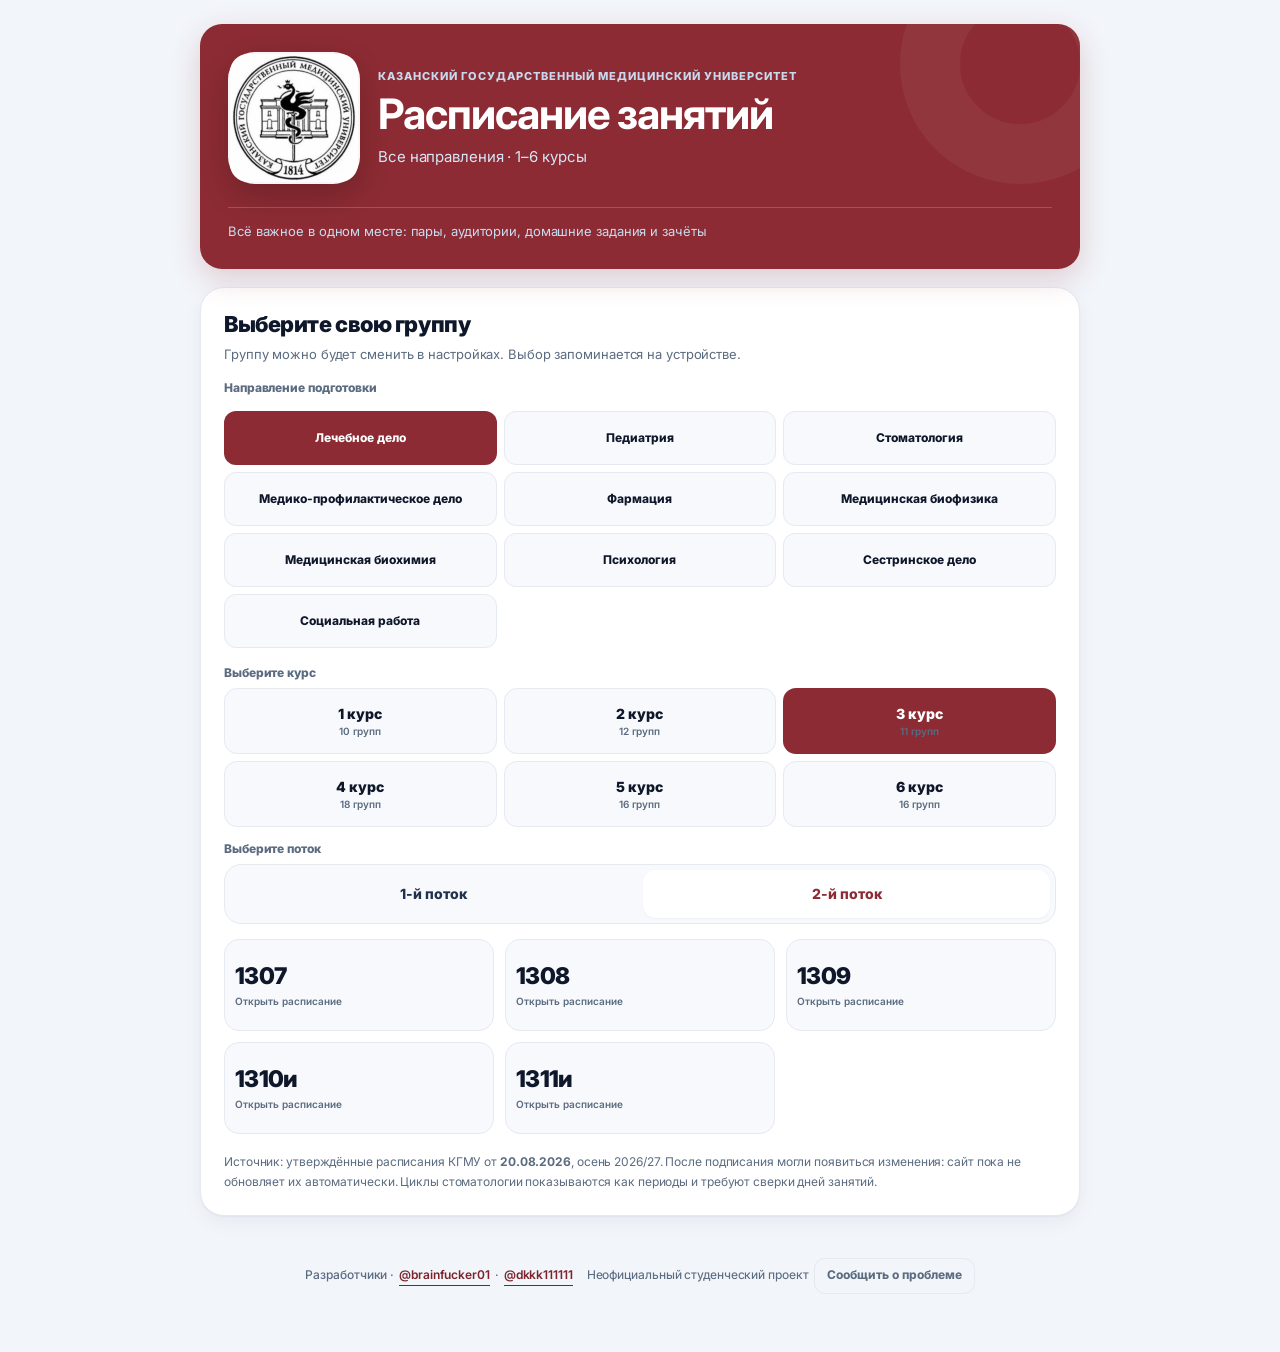
==== commit 3eab1de0: "Цвета КГМУ: бордовый и серо-голубой вместо фиолетово-синего Палитра взята из личного кабинета КГМУ: " ====
--- a/index.html
+++ b/index.html
@@ -1002,9 +1002,9 @@
 
 </style>
 <script src="./schedule-data.js"></script>
-<link rel="stylesheet" href="./kg-theme.css?v=89">
-<link rel="stylesheet" href="./kg-app.css?v=89">
-<link rel="stylesheet" href="./kg-e.css?v=3">
+<link rel="stylesheet" href="./kg-theme.css?v=90">
+<link rel="stylesheet" href="./kg-app.css?v=90">
+<link rel="stylesheet" href="./kg-e.css?v=6">
 <script>/* группа, выбранная вручную, важнее группы из ссылки бота */try{var u=new URL(location.href),g=u.searchParams.get("studyGroup"),o=JSON.parse(localStorage.getItem("kg-group-override")||"null");window.KG_URL_GROUP=g;if(g&&o&&o.from===g&&o.to&&o.to!==g){u.searchParams.set("studyGroup",o.to);history.replaceState(null,"",u);}else if(g&&o&&o.from!==g){localStorage.removeItem("kg-group-override");}}catch(e){}</script>
 <style>.data-tools{display:none}body.kg-admin .data-tools{display:block}</style>
 </head>
@@ -2252,7 +2252,7 @@
 <script src="./cloud-sync.js"></script>
 <script src="./community-extras.js"></script>
 <script src="./kg-ui.js?v=89"></script>
-<script src="./kg-app.js?v=94"></script>
+<script src="./kg-app.js?v=98"></script>
 <script>setInterval(function(){try{document.body.classList.toggle("kg-admin",typeof newsAdmin==="function"&&!!newsAdmin())}catch(e){}},2000);</script>
 </body>
 </html>
--- a/kg-theme.css
+++ b/kg-theme.css
@@ -1,7 +1,7 @@
 /* KGMU · минималистичная тема (поверх исходных стилей index.html) */
 :root{
-  --bg:#f4f6fa;--panel:#ffffff;--panel-2:#f7f9fc;--ink:#0f172a;--sub:#5b6b80;--line:#e5e9f0;
-  --accent:#2563eb;--accent-2:#2563eb;--accent-soft:#eaf1ff;--accent-ink:#1d4ed8;
+  --bg:#F2F5FA;--panel:#ffffff;--panel-2:#f7f9fc;--ink:#0f172a;--sub:#5b6b80;--line:#e5e9f0;
+  --accent:#8C2B33;--accent-2:#8C2B33;--accent-soft:#F6E9EA;--accent-ink:#7A232B;
   --deep:#0f172a;--deep-2:#1e293b;--mint:#e9f7f3;--mint-ink:#0f766e;
   --danger:#dc2626;--danger-soft:#fdeeee;--warn-soft:#fff6e6;
   --shadow:0 1px 2px rgba(15,23,42,.04),0 6px 20px rgba(15,23,42,.05);
@@ -11,7 +11,7 @@
 }
 html[data-theme="dark"]{
   --bg:#0b1018;--panel:#141b26;--panel-2:#1a2330;--ink:#e7edf6;--sub:#9aa8ba;--line:#253041;
-  --accent:#4f8cff;--accent-2:#4f8cff;--accent-soft:#1b2a44;--accent-ink:#9cc0ff;
+  --accent:#E08F96;--accent-2:#E08F96;--accent-soft:#3A1F24;--accent-ink:#F0B3B8;
   --mint:#123532;--mint-ink:#8fe5d0;--danger-soft:#3a1d22;--warn-soft:#3a2e17;
   --shadow:0 1px 2px rgba(0,0,0,.3),0 8px 24px rgba(0,0,0,.25);--shadow-soft:0 1px 2px rgba(0,0,0,.3);
   --kg-glass:rgba(16,22,32,.86);
@@ -48,11 +48,11 @@
 html body :is(.today-metrics>*,.today-metric){background:var(--panel)!important;border:1px solid var(--line)!important;box-shadow:none!important;border-radius:14px!important}
 
 /* «Ваш учебный день» и экран выбора группы: ровный акцент без градиентов */
-html body .today-hero{background:var(--accent)!important;box-shadow:0 8px 24px rgba(37,99,235,.18)!important;border-radius:20px!important}
-html[data-theme="dark"] body .today-hero{background:#1d3a75!important}
+html body .today-hero{background:var(--accent)!important;box-shadow:0 8px 24px rgba(140,43,51,.2)!important;border-radius:20px!important}
+html[data-theme="dark"] body .today-hero{background:#5A1E26!important}
 html body .chooser-view{background:var(--bg)!important}
-html body .chooser-hero{background:var(--accent)!important;box-shadow:0 10px 30px rgba(37,99,235,.2)!important;border-radius:22px!important}
-html[data-theme="dark"] body .chooser-hero{background:#1d3a75!important}
+html body .chooser-hero{background:var(--accent)!important;box-shadow:0 10px 30px rgba(140,43,51,.2)!important;border-radius:22px!important}
+html[data-theme="dark"] body .chooser-hero{background:#5A1E26!important}
 
 /* Кнопки */
 html body button{border-radius:12px;border-color:var(--line);font-weight:600}
@@ -80,3 +80,8 @@
 body:not(.kg-editor) #cloudPanel p:has(> #cloudRoles){display:none!important}
 body:not(.kg-tg) #cloudPanel #cloudAccount{display:none!important}
 html body #cloudPanel #cloudAccount{font-weight:600;color:var(--ink)}
+
+/* Цвета КГМУ: выбранные элементы, у которых цвет задан прямо в index.html */
+html body :is(.ribbon-day.is-selected,.cal-day.selected,.group-pick.selected,.settings-option.active){border-color:var(--accent)!important;box-shadow:0 0 0 1px var(--accent)!important}
+html body :is(.ribbon-day.is-selected,.cal-day.selected){background:var(--accent-soft)!important;color:var(--ink)!important}
+html body :is(.day-switch-btn.active,.search-filter.active,.groupbuttons button.active){background:var(--accent)!important;color:#fff!important;border-color:transparent!important}
--- a/kg-app.css
+++ b/kg-app.css
@@ -1,14 +1,14 @@
 /* KGMU · оболочка мини-приложения (главный экран, меню слева, подстраницы) */
 :root{
   --a-bg:#f2f3f7;--a-card:#ffffff;--a-card2:#f6f7f9;--a-line:rgba(15,23,42,.08);--a-text:#111318;--a-hint:#6b7080;
-  --a-acc:#4a5bd4;--a-acc-soft:rgba(74,91,212,.11);--a-red:#e5484d;--a-red-soft:rgba(229,72,77,.11);--a-green:#2f9e6a;
+  --a-acc:#8C2B33;--a-acc-soft:rgba(140,43,51,.11);--a-red:#e5484d;--a-red-soft:rgba(229,72,77,.11);--a-green:#2f9e6a;
   --a-amber:#d98a0b;--a-shadow:0 1px 2px rgba(15,23,42,.05);--a-r:16px;
 }
 html[data-theme="dark"]{
   --a-bg:#0c0c10;--a-card:rgba(255,255,255,.055);--a-card2:rgba(255,255,255,.085);--a-line:rgba(255,255,255,.085);--a-text:#f4f4f6;--a-hint:#8d8f9b;
   --a-acc:#8f9dff;--a-acc-soft:rgba(143,157,255,.16);--a-red:#ff6b6f;--a-red-soft:rgba(255,107,111,.14);--a-green:#5fd39b;--a-amber:#ffbf47;--a-shadow:none;
 }
-html.kg-tg-colors{--a-bg:var(--tg-bg);--a-acc:var(--tg-accent,#4a5bd4);--a-acc-soft:color-mix(in srgb,var(--a-acc) 15%,transparent)}
+html.kg-tg-colors{--a-bg:var(--tg-bg);--a-acc:var(--tg-accent,#8C2B33);--a-acc-soft:color-mix(in srgb,var(--a-acc) 15%,transparent)}
 
 html body.kg-on{background:var(--a-bg)!important;color:var(--a-text)}
 html[data-theme="dark"] body.kg-on{background:
--- a/kg-e.css
+++ b/kg-e.css
@@ -1,23 +1,23 @@
 /* KGMU · компактный вид «дизайн E»: жидкое стекло, градиенты, нижнее меню. Включается классом html.kg-e (kg-app.js). */
 @import url('https://fonts.googleapis.com/css2?family=Inter:wght@400;500;600;700;800&display=swap');
 html.kg-e{
-  --e-bg:#EEF0FB;--a-bg:#EEF0FB;--gl1:rgba(255,255,255,.78);--gl2:rgba(255,255,255,.38);
+  --e-bg:#EEF2F8;--a-bg:#EEF2F8;--gl1:rgba(255,255,255,.78);--gl2:rgba(255,255,255,.38);
   --a-card:rgba(255,255,255,.62);--a-card2:rgba(90,96,120,.08);--a-line:rgba(255,255,255,.75);--a-text:#171A24;--a-hint:#5A6078;
-  --a-acc:#4A3FD8;--a-acc-soft:rgba(85,96,245,.12);--a-red:#D63F6C;--a-red-soft:rgba(214,63,108,.12);--a-green:#1B8A57;
-  --a-shadow:inset 0 1px 0 rgba(255,255,255,.95),0 10px 30px rgba(60,64,150,.10);--a-r:20px;
-  --e-hero:linear-gradient(140deg,#8E6BFF 0%,#5560F5 45%,#2F7BF0 100%);--e-hero-sh:0 18px 40px rgba(85,96,245,.42);
+  --a-acc:#8C2B33;--a-acc-soft:rgba(140,43,51,.10);--a-red:#D63F6C;--a-red-soft:rgba(214,63,108,.12);--a-green:#1B8A57;
+  --a-shadow:inset 0 1px 0 rgba(255,255,255,.95),0 10px 30px rgba(70,40,50,.10);--a-r:20px;
+  --e-hero:linear-gradient(140deg,#A8434B 0%,#8C2B33 48%,#5E1C24 100%);--e-hero-sh:0 18px 40px rgba(140,43,51,.36);
   --e-sep:rgba(90,96,120,.16);--e-chip:rgba(255,255,255,.72);--e-chipb:rgba(255,255,255,.95);--e-chipink:#3F4560;
-  --e-blo:.75;--e-b1:#A98BFF;--e-b2:#7FA2FF;--e-b3:#FFC48A;--e-b4:#FF9FD0;
-  --e-pr:#9A4A0F;--e-pr-bg:rgba(255,190,120,.32);--e-lec:#2C44A8;--e-lec-bg:rgba(110,140,255,.18);--e-cyc:#5B3FC8;--e-cyc-bg:rgba(150,120,255,.18)}
+  --e-blo:.75;--e-b1:#BFCBE2;--e-b2:#8E9DBB;--e-b3:#E6B8BC;--e-b4:#D29AA0;
+  --e-pr:#8C2B33;--e-pr-bg:rgba(140,43,51,.10);--e-lec:#4E5B78;--e-lec-bg:rgba(110,124,154,.16);--e-cyc:#7A5F2C;--e-cyc-bg:rgba(180,150,90,.18)}
 html.kg-e[data-theme="dark"]{
   --e-bg:#0A0B12;--a-bg:#0A0B12;--gl1:rgba(255,255,255,.11);--gl2:rgba(255,255,255,.03);
   --a-card:rgba(255,255,255,.08);--a-card2:rgba(255,255,255,.08);--a-line:rgba(255,255,255,.10);--a-text:#F2F3F8;--a-hint:#A3A8BE;
-  --a-acc:#C9BEFF;--a-acc-soft:rgba(160,140,255,.16);--a-red:#FF7AA2;--a-red-soft:rgba(255,90,140,.14);--a-green:#5BE3A6;
+  --a-acc:#F0A9AE;--a-acc-soft:rgba(240,169,174,.14);--a-red:#FF7AA2;--a-red-soft:rgba(255,90,140,.14);--a-green:#5BE3A6;
   --a-shadow:inset 0 1px 0 rgba(255,255,255,.14),0 12px 32px rgba(0,0,0,.45);
-  --e-hero:linear-gradient(140deg,#7B5BFF 0%,#4B55E8 45%,#2470E0 100%);--e-hero-sh:0 18px 50px rgba(91,92,255,.5);
+  --e-hero:linear-gradient(140deg,#A3424A 0%,#7E2730 48%,#4E171E 100%);--e-hero-sh:0 18px 50px rgba(140,43,51,.45);
   --e-sep:rgba(255,255,255,.12);--e-chip:rgba(255,255,255,.08);--e-chipb:rgba(255,255,255,.12);--e-chipink:#D4D7E4;
-  --e-blo:.42;--e-b1:#6B4BFF;--e-b2:#2F5BE6;--e-b3:#FF8A3D;--e-b4:#E0407A;
-  --e-pr:#FFC58F;--e-pr-bg:rgba(255,138,61,.16);--e-lec:#B8C6FF;--e-lec-bg:rgba(110,140,255,.18);--e-cyc:#D3C6FF;--e-cyc-bg:rgba(150,120,255,.2)}
+  --e-blo:.42;--e-b1:#3B4763;--e-b2:#2C3650;--e-b3:#6A2730;--e-b4:#7E2F38;
+  --e-pr:#F0A9AE;--e-pr-bg:rgba(240,169,174,.14);--e-lec:#B9C4DB;--e-lec-bg:rgba(110,124,154,.2);--e-cyc:#E3CF9F;--e-cyc-bg:rgba(200,170,100,.18)}
 html.kg-e.kg-tg-colors{--a-bg:var(--tg-bg);--e-bg:var(--tg-bg)}
 html.kg-e body.kg-on,html.kg-e[data-theme="dark"] body.kg-on{background:var(--e-bg)!important;font-family:Inter,system-ui,-apple-system,"Segoe UI",Roboto,sans-serif}
 html.kg-e #kgApp{font-family:Inter,system-ui,-apple-system,"Segoe UI",Roboto,sans-serif;font-variant-numeric:tabular-nums}
@@ -41,10 +41,10 @@
 
 /* главная карточка */
 html.kg-e .kg-status{position:relative;overflow:hidden;border:0;border-radius:26px;padding:18px;color:#fff;background:var(--e-hero);box-shadow:var(--e-hero-sh),inset 0 1px 0 rgba(255,255,255,.45)}
-html.kg-e .kg-status.is-morning{background:linear-gradient(155deg,#D63F6C 0%,#A44BD8 55%,#5560F5 100%);box-shadow:0 18px 40px rgba(196,70,140,.38),inset 0 1px 0 rgba(255,255,255,.45)}
-html.kg-e .kg-status.is-break{background:linear-gradient(150deg,#B9531A 0%,#B8456E 55%,#6A4FE0 100%);box-shadow:0 18px 40px rgba(185,83,26,.32),inset 0 1px 0 rgba(255,255,255,.45)}
-html.kg-e .kg-status.is-done{background:linear-gradient(150deg,#2B3A8C 0%,#4B3FA8 50%,#7A4FC8 100%)}
-html.kg-e .kg-status.is-free{background:linear-gradient(150deg,#0B7A57 0%,#1C6FA0 55%,#4B55E8 100%);box-shadow:0 18px 40px rgba(28,111,160,.35),inset 0 1px 0 rgba(255,255,255,.45)}
+html.kg-e .kg-status.is-morning{background:linear-gradient(155deg,#C4636A 0%,#8C2B33 55%,#5C6B8A 100%);box-shadow:0 18px 40px rgba(140,43,51,.32),inset 0 1px 0 rgba(255,255,255,.45)}
+html.kg-e .kg-status.is-break{background:linear-gradient(150deg,#A0703A 0%,#8C2B33 55%,#4E5B78 100%);box-shadow:0 18px 40px rgba(120,50,45,.3),inset 0 1px 0 rgba(255,255,255,.45)}
+html.kg-e .kg-status.is-done{background:linear-gradient(150deg,#2E3850 0%,#4E5B78 50%,#6B2E37 100%)}
+html.kg-e .kg-status.is-free{background:linear-gradient(150deg,#4E5B78 0%,#6E7C9A 50%,#8C2B33 100%);box-shadow:0 18px 40px rgba(78,91,120,.35),inset 0 1px 0 rgba(255,255,255,.45)}
 html.kg-e .kg-status>*{position:relative}
 html.kg-e .kg-status>.kg-glow,html.kg-e .kg-status>.kg-sheen,html.kg-e .kg-status>.kg-sun{position:absolute;pointer-events:none}
 .kg-glow{width:180px;height:180px;border-radius:50%;right:-50px;top:-70px;background:radial-gradient(circle,rgba(255,255,255,.35),rgba(255,255,255,0) 70%)}
@@ -63,13 +63,13 @@
 /* навигатор дня */
 html.kg-e .kg-nav{border-radius:20px;padding:6px;margin:16px 0 12px}
 html.kg-e #kgApp .kg-ibtn{border-radius:14px}
-html.kg-e #kgApp .kg-ibtn.active{background:var(--e-hero);color:#fff;box-shadow:0 6px 16px rgba(85,96,245,.35)}
+html.kg-e #kgApp .kg-ibtn.active{background:var(--e-hero);color:#fff;box-shadow:0 6px 16px rgba(140,43,51,.35)}
 
 /* пары */
 html.kg-e .kg-card{overflow:hidden;padding:12px 14px 13px 18px}
-html.kg-e .kg-card::before{content:"";position:absolute;left:0;top:0;bottom:0;width:4px;background:linear-gradient(180deg,#FFC86B,#FF8A3D)}
-html.kg-e .kg-card.lecture::before{background:linear-gradient(180deg,#8EA6FF,#3D63F0)}
-html.kg-e .kg-card.cycle::before{background:linear-gradient(180deg,#B79CFF,#7C5CF0)}
+html.kg-e .kg-card::before{content:"";position:absolute;left:0;top:0;bottom:0;width:4px;background:linear-gradient(180deg,#D98A90,#8C2B33)}
+html.kg-e .kg-card.lecture::before{background:linear-gradient(180deg,#A7B3CB,#5C6B8A)}
+html.kg-e .kg-card.cycle::before{background:linear-gradient(180deg,#DCC59A,#9A7A3E)}
 html.kg-e .kg-tag{color:var(--e-pr);background:var(--e-pr-bg)}
 html.kg-e .kg-tag.lecture{color:var(--e-lec);background:var(--e-lec-bg)}
 html.kg-e .kg-tag.cycle{color:var(--e-cyc);background:var(--e-cyc-bg)}
@@ -96,22 +96,22 @@
 #kgApp .kg-tab{display:flex;flex-direction:column;align-items:center;justify-content:center;gap:3px;font-size:10px;font-weight:600;color:var(--a-hint);min-height:56px;text-align:center}
 #kgApp .kg-tab .kg-ic{width:22px;height:22px}
 #kgApp .kg-tab.on{color:var(--a-acc);font-weight:700}
-#kgApp .kg-fab{width:54px;height:54px;border-radius:20px;margin:0 auto;display:grid;place-items:center;background:var(--e-hero);color:#fff;box-shadow:0 10px 24px rgba(85,96,245,.5),inset 0 1px 0 rgba(255,255,255,.5)}
+#kgApp .kg-fab{width:54px;height:54px;border-radius:20px;margin:0 auto;display:grid;place-items:center;background:var(--e-hero);color:#fff;box-shadow:0 10px 24px rgba(140,43,51,.5),inset 0 1px 0 rgba(255,255,255,.5)}
 #kgApp .kg-fab .kg-ic{width:24px;height:24px}
 body.kg-drawer-open .kg-tabbar{display:none}
 html.kg-e .kg-drawer{background:var(--e-bg)}
-html.kg-e #kgApp .kg-seg button.active{background:var(--e-hero);color:#fff!important;box-shadow:0 4px 12px rgba(85,96,245,.35)}
+html.kg-e #kgApp .kg-seg button.active{background:var(--e-hero);color:#fff!important;box-shadow:0 4px 12px rgba(140,43,51,.35)}
 @media (prefers-reduced-motion:reduce){.kg-blobs i,.kg-sheen,.kg-sun{animation:none}}
 
 /* ===== экраны по референсу (главная, неделя, профиль) ===== */
-html.kg-e{--cx-brk:#9A4A0F;--cx-brkbg:rgba(255,224,190,.75);--cx-ok:#22C17A;--cx-bad:#C0255E;--cx-pressed:#ffffff}
-html.kg-e[data-theme="dark"]{--cx-brk:#FFC58F;--cx-brkbg:rgba(255,138,61,.16);--cx-ok:#2BD98A;--cx-bad:#FF7AA2;--cx-pressed:#0A0B12}
+html.kg-e{--cx-brk:#4E5B78;--cx-brkbg:rgba(220,228,241,.85);--cx-ok:#22C17A;--cx-bad:#C0255E;--cx-pressed:#ffffff}
+html.kg-e[data-theme="dark"]{--cx-brk:#B9C4DB;--cx-brkbg:rgba(110,124,154,.2);--cx-ok:#2BD98A;--cx-bad:#FF7AA2;--cx-pressed:#0A0B12}
 html.kg-e .cx-home{max-width:480px;padding:18px 16px calc(112px + env(safe-area-inset-bottom))}
 #kgCx{display:flex;flex-direction:column;gap:14px;color:var(--a-text)}
 #kgApp .gl{background:linear-gradient(135deg,var(--gl1),var(--gl2));-webkit-backdrop-filter:blur(22px) saturate(170%);backdrop-filter:blur(22px) saturate(170%);border:1px solid var(--a-line);box-shadow:var(--a-shadow)}
 .cx-hd{display:flex;align-items:center;justify-content:space-between;gap:12px}
 #kgApp .cx-who{display:flex;align-items:center;gap:12px;min-width:0;text-align:left}
-.cx-av{width:48px;height:48px;border-radius:50%;padding:2px;flex:none;background:conic-gradient(from 200deg,#7C5CF0,#2F7BF0,#FF8FC8,#FFB25B,#7C5CF0);box-sizing:border-box}
+.cx-av{width:48px;height:48px;border-radius:50%;padding:2px;flex:none;background:conic-gradient(from 200deg,#8C2B33,#6E7C9A,#C9A66B,#D98A90,#8C2B33);box-sizing:border-box}
 .cx-av b{width:100%;height:100%;border-radius:50%;background:var(--e-bg);display:grid;place-items:center;font-weight:800;font-size:15px;color:var(--a-acc)}
 .cx-who small{display:block;font-size:13px;color:var(--a-hint)}
 .cx-who strong{display:flex;align-items:center;gap:4px;font-size:21px;font-weight:800;letter-spacing:-.02em;white-space:nowrap}
@@ -120,10 +120,10 @@
 #kgApp .cx-search{display:flex;align-items:center;gap:10px;border-radius:16px;padding:0 14px;min-height:46px;color:var(--a-hint);font-size:14px;width:100%;text-align:left}
 #kgApp .cx-search .kg-ic{width:18px;height:18px}
 .cx-hero{position:relative;overflow:hidden;border-radius:26px;padding:18px;color:#fff;background:var(--e-hero);box-shadow:var(--e-hero-sh),inset 0 1px 0 rgba(255,255,255,.45)}
-.cx-hero.is-morning{background:linear-gradient(155deg,#D63F6C 0%,#A44BD8 55%,#5560F5 100%);box-shadow:0 18px 40px rgba(196,70,140,.38),inset 0 1px 0 rgba(255,255,255,.45)}
-.cx-hero.is-break{background:linear-gradient(150deg,#B9531A 0%,#B8456E 55%,#6A4FE0 100%);box-shadow:0 18px 40px rgba(185,83,26,.32),inset 0 1px 0 rgba(255,255,255,.45)}
-.cx-hero.is-done{background:linear-gradient(150deg,#2B3A8C 0%,#4B3FA8 50%,#7A4FC8 100%)}
-.cx-hero.is-free{background:linear-gradient(150deg,#0B7A57 0%,#1C6FA0 55%,#4B55E8 100%);box-shadow:0 18px 40px rgba(28,111,160,.35),inset 0 1px 0 rgba(255,255,255,.45)}
+.cx-hero.is-morning{background:linear-gradient(155deg,#C4636A 0%,#8C2B33 55%,#5C6B8A 100%);box-shadow:0 18px 40px rgba(140,43,51,.32),inset 0 1px 0 rgba(255,255,255,.45)}
+.cx-hero.is-break{background:linear-gradient(150deg,#A0703A 0%,#8C2B33 55%,#4E5B78 100%);box-shadow:0 18px 40px rgba(120,50,45,.3),inset 0 1px 0 rgba(255,255,255,.45)}
+.cx-hero.is-done{background:linear-gradient(150deg,#2E3850 0%,#4E5B78 50%,#6B2E37 100%)}
+.cx-hero.is-free{background:linear-gradient(150deg,#4E5B78 0%,#6E7C9A 50%,#8C2B33 100%);box-shadow:0 18px 40px rgba(78,91,120,.35),inset 0 1px 0 rgba(255,255,255,.45)}
 .cx-hero>*{position:relative}
 .cx-hero>.kg-glow,.cx-hero>.kg-sheen,.cx-hero>.kg-sun{position:absolute;pointer-events:none}
 .cx-pill{align-self:flex-start;display:inline-flex;align-items:center;gap:7px;font-size:12px;font-weight:700;background:rgba(255,255,255,.2);border:1px solid rgba(255,255,255,.35);border-radius:999px;padding:4px 10px}
@@ -148,7 +148,7 @@
 .cx-first{margin-top:14px;display:flex;align-items:center;gap:12px;background:rgba(255,255,255,.16);border:1px solid rgba(255,255,255,.28);border-radius:18px;padding:10px 10px 10px 12px}
 .cx-first>div{flex:1;min-width:0;display:flex;flex-direction:column;gap:2px}
 .cx-first small{font-size:11px;font-weight:600;opacity:.9}.cx-first b{font-size:15px;font-weight:800;overflow-wrap:anywhere}.cx-first span{font-size:12px;opacity:.9;overflow-wrap:anywhere}
-.cx-route{min-height:44px;display:flex;align-items:center;gap:6px;padding:0 12px;border-radius:14px;background:#fff;color:#4B3FB8!important;font-size:13px;font-weight:800;text-decoration:none;flex:none;box-shadow:0 6px 14px rgba(30,20,80,.25)}
+.cx-route{min-height:44px;display:flex;align-items:center;gap:6px;padding:0 12px;border-radius:14px;background:#fff;color:#8C2B33!important;font-size:13px;font-weight:800;text-decoration:none;flex:none;box-shadow:0 6px 14px rgba(30,20,80,.25)}
 #kgApp .cx-route .kg-ic{width:16px;height:16px}
 .cx-bento{display:grid;grid-template-columns:repeat(2,minmax(0,1fr));gap:12px}
 .cx-tile{border-radius:22px;padding:14px;display:flex;flex-direction:column;gap:6px;min-width:0}
@@ -156,7 +156,7 @@
 .cx-tv{font-size:20px;font-weight:800;letter-spacing:-.02em}
 .cx-ts{font-size:12px;color:var(--a-hint);overflow:hidden;text-overflow:ellipsis;white-space:nowrap}
 .cx-bars{display:flex;gap:4px;margin-top:3px}.cx-bars i{flex:1;height:6px;border-radius:3px;background:var(--e-sep)}.cx-bars i.ok{background:var(--cx-ok)}
-.cx-ki{width:40px;height:40px;border-radius:13px;flex:none;display:grid;place-items:center;color:#fff;background:linear-gradient(135deg,var(--k1),var(--k2));box-shadow:0 6px 14px rgba(60,64,150,.22)}
+.cx-ki{width:40px;height:40px;border-radius:13px;flex:none;display:grid;place-items:center;color:#fff;background:linear-gradient(135deg,var(--k1),var(--k2));box-shadow:0 6px 14px rgba(70,40,50,.22)}
 .cx-ki svg{width:20px;height:20px}
 .cx-ki.s{width:28px;height:28px;border-radius:9px}#kgApp .cx-ki.s svg,#kgApp .cx-ki.s .kg-ic{width:15px;height:15px}
 .cx-sh{display:flex;justify-content:space-between;align-items:center;gap:10px;margin-top:4px}
@@ -185,7 +185,7 @@
 .cx-d.t small{color:var(--a-acc);font-weight:800}
 .cx-d.off b{opacity:.45}
 .cx-d i{display:flex;gap:2px;height:4px}.cx-d i em{width:4px;height:4px;border-radius:50%;background:currentColor;opacity:.6}
-#kgApp .cx-d.sel{background:var(--e-hero);color:#fff;box-shadow:0 8px 18px rgba(85,96,245,.45),inset 0 1px 0 rgba(255,255,255,.45)}
+#kgApp .cx-d.sel{background:var(--e-hero);color:#fff;box-shadow:0 8px 18px rgba(140,43,51,.45),inset 0 1px 0 rgba(255,255,255,.45)}
 .cx-d.sel b,.cx-d.sel small{color:#fff;opacity:1}.cx-d.sel i em{opacity:1}
 .cx-list{display:flex;flex-direction:column;gap:10px}
 .cx-slot{display:grid;grid-template-columns:46px minmax(0,1fr);gap:10px}
@@ -217,18 +217,18 @@
 .cx-more small{color:inherit;opacity:.75}
 .cx-more a{color:inherit;font-weight:700}
 .cx-more .r{display:flex;gap:8px;flex-wrap:wrap}
-#kgApp .cx-btn{min-height:40px;padding:0 14px;border-radius:14px;font-weight:700;font-size:13px;background:var(--e-hero);color:#fff;box-shadow:0 6px 16px rgba(85,96,245,.35);display:inline-flex;align-items:center;gap:6px;justify-content:center;text-decoration:none;flex:none}
+#kgApp .cx-btn{min-height:40px;padding:0 14px;border-radius:14px;font-weight:700;font-size:13px;background:var(--e-hero);color:#fff;box-shadow:0 6px 16px rgba(140,43,51,.35);display:inline-flex;align-items:center;gap:6px;justify-content:center;text-decoration:none;flex:none}
 #kgApp .cx-btn .kg-ic{width:16px;height:16px}
 #kgApp .cx-btn.g{background:var(--e-chip);color:var(--a-text);box-shadow:none;border:1px solid var(--e-chipb)}
 .cx-brk{display:flex;align-items:center;gap:8px;margin-left:56px;font-size:11px;font-weight:700;color:var(--cx-brk)}
 .cx-brk::before,.cx-brk::after{content:"";flex:1;border-top:1.5px dashed var(--e-sep)}
 .cx-brk span{background:var(--cx-brkbg);border-radius:999px;padding:3px 10px;white-space:nowrap}
 .cx-now{display:flex;align-items:center;gap:6px}
-.cx-now b{font-size:10px;font-weight:800;color:#fff;background:var(--e-hero);border-radius:999px;padding:3px 7px;box-shadow:0 4px 10px rgba(85,96,245,.4)}
-.cx-now i{width:9px;height:9px;border-radius:50%;background:#5560F5;border:2px solid var(--e-bg);animation:cxping 1.8s ease-out infinite;flex:none}
-.cx-now::after{content:"";flex:1;height:2px;background:linear-gradient(90deg,#5560F5,rgba(124,92,240,0))}
+.cx-now b{font-size:10px;font-weight:800;color:#fff;background:var(--e-hero);border-radius:999px;padding:3px 7px;box-shadow:0 4px 10px rgba(140,43,51,.4)}
+.cx-now i{width:9px;height:9px;border-radius:50%;background:#8C2B33;border:2px solid var(--e-bg);animation:cxping 1.8s ease-out infinite;flex:none}
+.cx-now::after{content:"";flex:1;height:2px;background:linear-gradient(90deg,#8C2B33,rgba(140,43,51,0))}
 .cx-now span{font-size:11px;font-weight:700;color:var(--cx-brk);white-space:nowrap}
-@keyframes cxping{0%{box-shadow:0 0 0 0 rgba(85,96,245,.55)}100%{box-shadow:0 0 0 12px rgba(85,96,245,0)}}
+@keyframes cxping{0%{box-shadow:0 0 0 0 rgba(140,43,51,.55)}100%{box-shadow:0 0 0 12px rgba(140,43,51,0)}}
 .cx-empty{border-radius:24px;padding:32px 20px;text-align:center;color:var(--a-hint);font-size:14px}
 .cx-empty b{display:block;font-size:19px;font-weight:800;color:var(--a-text);margin-bottom:4px}
 .cx-prof{display:flex;gap:12px;align-items:center;padding:16px;border-radius:22px;margin-bottom:12px}
@@ -236,7 +236,7 @@
 .cx-lab:first-child{margin-top:0}
 #kgApp .kg-tab{position:relative}
 .kg-tab .kg-bd{position:absolute;top:4px;left:50%;margin-left:6px;min-width:16px;height:16px;border-radius:8px;background:linear-gradient(135deg,#FF6B6B,#F0437A);color:#fff;font-size:9px;font-weight:800;display:grid;place-items:center;padding:0 4px}
-#kgApp .kg-fab.on{box-shadow:0 0 0 4px color-mix(in srgb,#5560F5 25%,transparent),0 10px 24px rgba(85,96,245,.5),inset 0 1px 0 rgba(255,255,255,.5)}
+#kgApp .kg-fab.on{box-shadow:0 0 0 4px color-mix(in srgb,#8C2B33 25%,transparent),0 10px 24px rgba(140,43,51,.5),inset 0 1px 0 rgba(255,255,255,.5)}
 @media (prefers-reduced-motion:reduce){.cx-pulse,.cx-now i{animation:none}}
 
 /* ===== выбор группы (вместо старого экрана) ===== */
@@ -250,7 +250,7 @@
 #kgApp .cx-pick{display:flex;flex-direction:column;align-items:flex-start;gap:2px;padding:10px 14px;border-radius:16px;font-size:14px;font-weight:650;line-height:1.2;text-align:left;color:var(--a-text);
   background:linear-gradient(135deg,var(--gl1),var(--gl2));-webkit-backdrop-filter:blur(22px) saturate(170%);backdrop-filter:blur(22px) saturate(170%);border:1px solid var(--a-line);box-shadow:var(--a-shadow)}
 #kgApp .cx-pick small{font-size:11.5px;font-weight:500;color:var(--a-hint)}
-#kgApp .cx-pick.on{background:var(--e-hero);color:#fff;border-color:transparent;box-shadow:0 8px 20px rgba(85,96,245,.38),inset 0 1px 0 rgba(255,255,255,.4)}
+#kgApp .cx-pick.on{background:var(--e-hero);color:#fff;border-color:transparent;box-shadow:0 8px 20px rgba(140,43,51,.38),inset 0 1px 0 rgba(255,255,255,.4)}
 #kgApp .cx-pick.on small{color:rgba(255,255,255,.85)}
 .cx-ggrid{display:grid;grid-template-columns:repeat(3,minmax(0,1fr));gap:10px}
 #kgApp .cx-gt{display:flex;flex-direction:column;align-items:center;gap:2px;padding:14px 6px;border-radius:18px;color:var(--a-text)}
@@ -279,11 +279,11 @@
 .cx-cd em{width:4px;height:4px;border-radius:50%;background:var(--a-hint);opacity:.6}
 .cx-cd span{position:absolute;top:4px;right:4px;display:flex;gap:2px}
 .cx-cal u,.cx-leg u{display:inline-block;width:6px;height:6px;border-radius:50%;text-decoration:none}
-.cx-cal u.m{background:#E5486F}.cx-cal u.h{background:#4C6EF5}.cx-cal u.c{background:#FF9A3D}
+.cx-cal u.m{background:#B23A44}.cx-cal u.h{background:#5C6B8A}.cx-cal u.c{background:#C08A3E}
 #kgApp .cx-cd.out{opacity:.35}
 #kgApp .cx-cd.t{border-color:color-mix(in srgb,var(--a-acc) 60%,transparent)}
 #kgApp .cx-cd.t b{color:var(--a-acc)}
-#kgApp .cx-cd.sel{background:var(--e-hero);color:#fff;border-color:transparent;box-shadow:0 6px 16px rgba(85,96,245,.4)}
+#kgApp .cx-cd.sel{background:var(--e-hero);color:#fff;border-color:transparent;box-shadow:0 6px 16px rgba(140,43,51,.4)}
 #kgApp .cx-cd.sel b{color:#fff}
 #kgApp .cx-cd.sel em{background:#fff;opacity:.9}
 #kgApp .cx-cd.sel u{box-shadow:0 0 0 1.5px #fff}
@@ -300,7 +300,7 @@
 html.kg-e body.kg-on :is(.panel-sub,.entry-sub,.entry-desc,.utility-header p,.search-meta,.field-help,.day-lesson-person,.day-lesson-place,.module-detail-card p,.search-result-bottom,.inline-empty,.module-summary span){color:var(--a-hint)!important}
 html.kg-e body.kg-on :is(.utility-kicker,.panel-section-title,.module-summary strong){color:var(--a-acc)!important}
 html.kg-e body.kg-on :is(.utility-back,.panel-tools button,.module-actions button,.search-filter,.small-btn,.form-actions button,.map-link,.resource-list a,.ics-button,.jump-calendar,.share-module,.share-lesson,#clearSearch){background:var(--e-chip)!important;border:1px solid var(--e-chipb)!important;color:var(--a-text)!important;border-radius:14px!important;box-shadow:none!important}
-html.kg-e body.kg-on :is(.primary,.search-filter.active,.panel-tools #addHomework){background:var(--e-hero)!important;color:#fff!important;border-color:transparent!important;box-shadow:0 6px 16px rgba(85,96,245,.3)!important}
+html.kg-e body.kg-on :is(.primary,.search-filter.active,.panel-tools #addHomework){background:var(--e-hero)!important;color:#fff!important;border-color:transparent!important;box-shadow:0 6px 16px rgba(140,43,51,.3)!important}
 html.kg-e body.kg-on :is(.action-red,.module-label,.module-date-pill,.cal-count.red){background:var(--a-red-soft)!important;color:var(--a-red)!important;border-color:transparent!important}
 html.kg-e body.kg-on :is(.homework-label,.cal-count.blue){background:var(--a-acc-soft)!important;color:var(--a-acc)!important}
 html.kg-e body.kg-on :is(.editor input:not([type=checkbox]),.editor select,.editor textarea,.search-control input){background:var(--e-chip)!important;color:var(--a-text)!important;border:1px solid var(--e-chipb)!important;border-radius:12px!important}
@@ -311,4 +311,28 @@
 #cxCalSlot .entry-controls{display:flex;flex-wrap:wrap;gap:8px;margin-top:8px}
 #cxCalSlot :is(.editor input:not([type=checkbox]),.editor select,.editor textarea){padding:10px 12px;font-size:15px;width:100%}
 #cxCalSlot .form-actions{display:flex;gap:8px;flex-wrap:wrap}
-#cxCalSlot .editor input[type=checkbox]{width:20px;height:20px;flex:none;accent-color:#5560F5}
+#cxCalSlot .editor input[type=checkbox]{width:20px;height:20px;flex:none;accent-color:#8C2B33}
+
+/* поиск группы по номеру */
+#kgApp .cx-gq{display:flex;align-items:center;gap:10px;height:52px;padding:0 16px;border-radius:18px;color:var(--a-hint);margin:2px 0 4px}
+#kgApp .cx-gq .kg-ic{width:20px;height:20px;flex:none}
+#kgApp .cx-gq input{flex:1;min-width:0;height:100%;border:0;outline:0;background:transparent;color:var(--a-text);font:600 17px/1 Inter,system-ui,sans-serif;letter-spacing:.02em}
+#kgApp .cx-gq input::placeholder{color:var(--a-hint);font-weight:500;letter-spacing:0}
+#kgApp .cx-gq:focus-within{box-shadow:var(--a-shadow),0 0 0 2px color-mix(in srgb,var(--a-acc) 55%,transparent)}
+#kgApp .cx-gq input::-webkit-search-cancel-button{filter:grayscale(1);opacity:.6}
+.cx-gsug{display:flex;flex-direction:column;gap:8px}
+#cxGpSug[hidden],#cxGpBody[hidden]{display:none!important}
+#kgApp .cx-gs{display:grid;grid-template-columns:auto 1fr auto;align-items:center;gap:12px;padding:12px 14px;border-radius:18px;text-align:left;color:var(--a-text)}
+#kgApp .cx-gs b{font-size:20px;font-weight:800;letter-spacing:-.01em;min-width:62px}
+#kgApp .cx-gs mark{background:none;color:var(--a-acc)}
+#kgApp .cx-gs span{font-size:13px;color:var(--a-hint);overflow:hidden;text-overflow:ellipsis;white-space:nowrap}
+#kgApp .cx-gs .kg-ic{width:18px;height:18px;color:var(--a-hint)}
+#kgApp .cx-gs.on{background:var(--e-hero);color:#fff;border-color:transparent}
+#kgApp .cx-gs.on mark,#kgApp .cx-gs.on span,#kgApp .cx-gs.on .kg-ic{color:#fff}
+
+/* правки по проверке компактного вида */
+html.kg-e body.kg-mode-old .utility-back{display:none!important}
+#kgApp .cx-dt .cx-today{display:inline-flex;align-items:center;gap:2px;margin-top:6px;padding:3px 10px 3px 6px}
+#kgApp .cx-dt .cx-today .kg-ic{width:14px;height:14px}
+#kgApp .cx-hero > .cx-route[data-cx="group"]{position:relative;display:inline-flex;align-items:center;gap:8px;margin-top:14px;padding:11px 16px;border-radius:16px;background:#fff;color:#8C2B33;font-size:14px;font-weight:700;box-shadow:0 8px 20px rgba(20,16,80,.25)}
+#kgApp .cx-hero > .cx-route .kg-ic{width:18px;height:18px}
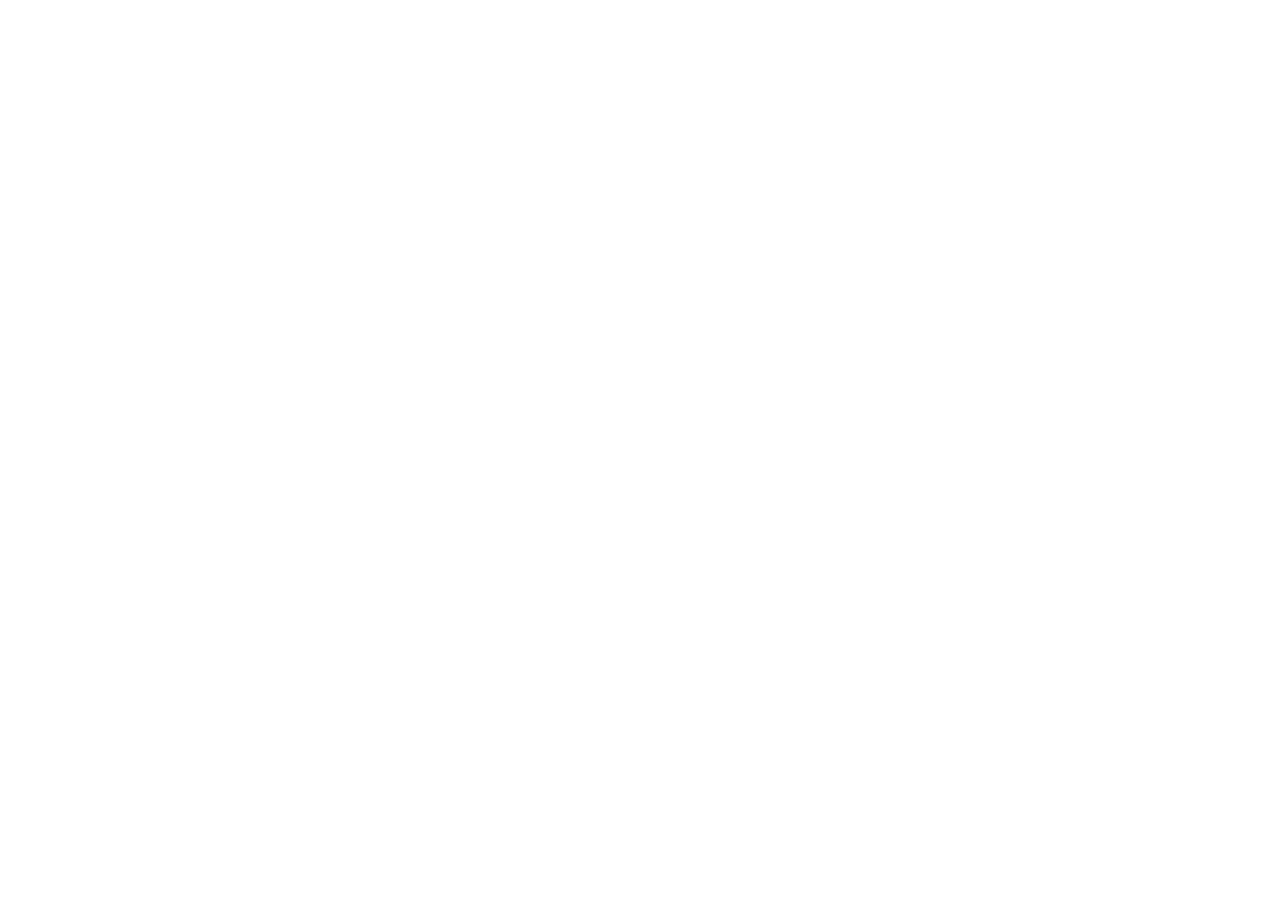
==== commit d950331c: "Переадресация на https://ksmucommunity.github.io/ Co-Authored-By: Claude Opus 5.5 <noreply@anthropic" ====
--- a/index.html
+++ b/index.html
@@ -1,2258 +1,15 @@
-<!DOCTYPE html>
-
-<html lang="ru">
-<head>
-<meta charset="utf-8"/>
-<meta content="width=device-width, initial-scale=1" name="viewport"/>
-<meta content="#0f2340" name="theme-color"/>
-<title>КГМУ — Расписание занятий</title>
-<meta content="Интерактивное расписание КГМУ: все направления, 1–6 курсы. Календарь, ДЗ, модули, циклы." name="description"/>
-<meta content="yes" name="apple-mobile-web-app-capable"/>
-<meta content="default" name="apple-mobile-web-app-status-bar-style"/>
-<meta content="Расписание КГМУ" name="apple-mobile-web-app-title"/>
-<meta content="yes" name="mobile-web-app-capable"/>
-<link href="./manifest.webmanifest" rel="manifest"/>
-<link href="./apple-touch-icon.png" rel="apple-touch-icon"/>
-<link href="./icon-192.png" rel="icon" sizes="192x192" type="image/png"/>
-<style>
-:root{
-  --bg:#edf3f9;
-  --panel:#ffffff;
-  --panel-2:#f7faff;
-  --ink:#182a45;
-  --sub:#6c7d94;
-  --line:#dbe5f0;
-  --accent:#2f66c5;
-  --accent-2:#5d8ee3;
-  --deep:#0f2340;
-  --deep-2:#15345f;
-  --mint:#e8f6f3;
-  --mint-ink:#0c7667;
-  --shadow:0 12px 32px rgba(17,41,74,.08);
-  --shadow-soft:0 6px 18px rgba(17,41,74,.06);
-  --radius:20px;
-}
-*{box-sizing:border-box}
-html{scroll-behavior:smooth}
-body{
-  margin:0;
-  background:
-    radial-gradient(circle at top left, rgba(93,142,227,.16), transparent 28%),
-    radial-gradient(circle at top right, rgba(47,102,197,.11), transparent 25%),
-    var(--bg);
-  color:var(--ink);
-  font-family:system-ui,-apple-system,'Segoe UI',Roboto,Arial,sans-serif;
-}
-.wrap{max-width:1180px;margin:0 auto;padding:20px 18px 48px}
-.herohead{
-  position:relative;
-  overflow:hidden;
-  background:linear-gradient(135deg,var(--deep) 0%, #13325b 55%, #1c4c84 100%);
-  color:#fff;
-}
-.herohead::before{
-  content:"";
-  position:absolute;
-  inset:auto -60px -110px auto;
-  width:280px;height:280px;border-radius:50%;
-  background:rgba(255,255,255,.08);
-  filter:blur(2px);
-}
-.herohead::after{
-  content:"";
-  position:absolute;
-  inset:-120px auto auto -80px;
-  width:240px;height:240px;border-radius:50%;
-  background:rgba(255,255,255,.05);
-}
-.hero-layout{
-  position:relative;
-  z-index:1;
-  display:grid;
-  grid-template-columns:minmax(0,1fr) auto;
-  gap:18px;
-  align-items:center;
-  padding-top:26px;
-  padding-bottom:26px;
-}
-.brand{display:flex;align-items:center;gap:18px;min-width:0}
-.logo-card{
-  flex:0 0 auto;
-  width:152px;height:152px;border-radius:32px;
-  background:rgba(255,255,255,.12);
-  border:1px solid rgba(255,255,255,.18);
-  display:grid;place-items:center;
-  box-shadow:0 12px 26px rgba(0,0,0,.18);
-  backdrop-filter:blur(4px);
-}
-.logo-card img{width:148px;height:148px;object-fit:contain;border-radius:20px;background:#fff;padding:0}
-.kicker{font-size:12px;letter-spacing:.14em;text-transform:uppercase;color:#bfd4ea;font-weight:800;margin-bottom:6px}
-h1{font-size:clamp(32px,5.2vw,50px);line-height:1.03;margin:0;font-weight:850;letter-spacing:-.03em}
-.subtitle{margin-top:10px;font-size:16px;line-height:1.5;color:#d8e6f6;max-width:760px}
-.badges{display:flex;gap:10px;flex-wrap:wrap;margin-top:14px}
-.badge{
-  display:inline-flex;align-items:center;gap:8px;
-  border-radius:999px;padding:9px 14px;
-  background:rgba(255,255,255,.14);
-  border:1px solid rgba(255,255,255,.16);
-  color:#fff;font-size:13px;font-weight:700;
-  backdrop-filter:blur(4px);
-}
-.badge.soft{background:rgba(255,255,255,.08);color:#dfeaf7}
-.hero-panel{
-  min-width:240px;
-  border-radius:22px;
-  padding:18px 18px 16px;
-  background:rgba(255,255,255,.12);
-  border:1px solid rgba(255,255,255,.18);
-  box-shadow:0 12px 26px rgba(0,0,0,.18);
-  backdrop-filter:blur(6px);
-}
-.hero-panel .tiny{font-size:12px;letter-spacing:.12em;text-transform:uppercase;color:#bfd4ea;font-weight:800}
-.hero-panel .big{font-size:28px;font-weight:850;line-height:1.05;margin-top:6px}
-.hero-panel .mid{font-size:14px;color:#e3eef8;line-height:1.45;margin-top:8px}
-.hero-panel .small{font-size:12px;color:#c7d7e8;line-height:1.45;margin-top:6px}
-.topstats{display:none}
-.stat{background:var(--panel);border:1px solid var(--line);box-shadow:var(--shadow-soft);border-radius:18px;padding:14px 16px}
-.stat .cap{font-size:11px;letter-spacing:.1em;text-transform:uppercase;color:#6f8198;font-weight:800}
-.stat .val{font-size:18px;font-weight:850;margin-top:5px;line-height:1.2}
-.stat .sub{font-size:12px;color:#708198;line-height:1.4;margin-top:4px}
-.toolbar-card{background:var(--panel);border:1px solid var(--line);box-shadow:var(--shadow);border-radius:24px;padding:18px;margin-bottom:14px}
-.toolbar{display:flex;flex-wrap:wrap;gap:14px;align-items:end}
-.control{display:flex;flex-direction:column;gap:7px;min-width:170px;flex:1}
-.control.tight{flex:0 0 auto;min-width:auto}
-.control label{font-size:11px;color:#5e6f87;font-weight:800;text-transform:uppercase;letter-spacing:.1em}
-select,button{
-  font:inherit;color:#1f314c;
-  border:1px solid #ced9e6;background:#fff;
-  border-radius:16px;padding:13px 15px;min-height:48px;
-}
-select{width:100%;appearance:auto}
-button{cursor:pointer;transition:.18s ease background,.18s ease transform,.18s ease box-shadow}
-button:hover{background:#f2f7ff;box-shadow:0 5px 16px rgba(47,102,197,.10)}
-button:active{transform:translateY(1px)}
-button:focus-visible,select:focus-visible{outline:3px solid #9ec0ff;outline-offset:2px}
-.navgroup{display:flex;gap:8px}
-.navgroup button{min-width:50px;padding-inline:0;font-size:24px;font-weight:900}
-.navgroup button:disabled{opacity:.5;cursor:default;box-shadow:none;background:#fafcff}
-.groupbuttons{display:flex;gap:5px;background:#eef3fa;padding:4px;border-radius:18px;align-self:flex-start}
-.groupbuttons button{border:0;background:transparent;font-size:14px;font-weight:800;padding:10px 14px;min-height:40px;border-radius:14px}
-.groupbuttons button.active{background:#fff;box-shadow:0 6px 14px rgba(22,46,83,.11)}
-.primary{background:linear-gradient(135deg,var(--accent),var(--accent-2));color:#fff;border-color:transparent;font-weight:800}
-.primary:hover{background:linear-gradient(135deg,var(--accent),var(--accent-2));filter:brightness(1.03)}
-.summary{display:block;margin:16px 0 14px;background:var(--panel);border:1px solid var(--line);border-radius:22px;padding:18px 18px;box-shadow:var(--shadow-soft)}
-.summary-title{font-size:18px;font-weight:850;line-height:1.3}
-.summary-sub{font-size:14px;color:var(--sub);margin-top:7px;line-height:1.6}
-.summary-meta{display:flex;flex-wrap:wrap;gap:10px;margin-top:12px}.meta-chip{display:inline-flex;align-items:center;justify-content:center;border-radius:999px;background:var(--mint);color:var(--mint-ink);padding:10px 14px;font-weight:800;font-size:13px;white-space:nowrap}.meta-chip.secondary{background:#eef3fa;color:#41556f}
-.grid{display:grid;grid-template-columns:repeat(2,minmax(0,1fr));gap:14px}
-.day{background:var(--panel);border:1px solid var(--line);border-radius:22px;overflow:hidden;box-shadow:var(--shadow-soft);min-width:0}
-.dayhead{display:flex;justify-content:space-between;align-items:center;gap:10px;padding:15px 17px;background:linear-gradient(180deg,#fbfdff 0%, #f4f8fd 100%);border-bottom:1px solid #ecf1f7}
-.dayname{font-size:17px;font-weight:850}
-.daydate{font-size:12px;color:#687a90;font-weight:750;padding:6px 10px;background:#fff;border:1px solid #e1e8f1;border-radius:999px}
-.sessions{padding:8px 12px 12px}
-.empty{font-size:13px;color:#8090a4;padding:18px 8px}
-.session{display:grid;grid-template-columns:96px minmax(0,1fr);gap:10px;padding:13px 4px;border-bottom:1px solid #edf2f8}
-.session:last-child{border-bottom:0}
-.time{font-size:12px;color:#3b5070;font-weight:900;white-space:nowrap;padding-top:3px;letter-spacing:-.02em}
-.course{font-size:14px;font-weight:850;line-height:1.38}
-.type{display:inline-block;border-radius:8px;font-size:10px;line-height:1;padding:5px 7px;margin-right:7px;background:#e6f0ff;color:#3b63a5;font-weight:900;vertical-align:1px;letter-spacing:.04em}
-.type.practice{background:#eaf7f2;color:#14765f}
-.extra{font-size:12px;color:#617188;margin-top:5px;line-height:1.48}
-.split{font-size:12px;color:#2e425f;margin-top:7px;line-height:1.45;padding:8px 10px;background:#f7fbfb;border:1px solid #e6f0ef;border-radius:12px}
-.split strong{font-size:11px;display:inline-block;border-radius:7px;background:#eaf7f4;color:#00796e;padding:3px 6px;margin-right:5px}
-.recap{margin-top:18px;background:var(--panel);border:1px solid var(--line);border-radius:22px;padding:18px 20px;box-shadow:var(--shadow-soft)}
-.recap h2{font-size:18px;line-height:1.3;margin:0 0 8px}
-.recap p{font-size:14px;line-height:1.65;color:#586a82;margin:0}
-.notes{font-size:12px;line-height:1.7;color:#758398;margin-top:18px;padding:0 4px}
-.notes b{color:#506279}
-#printedWeek{display:none}
-@media(max-width:900px){
-  .hero-layout{grid-template-columns:1fr}
-}
-
-.dev-placeholder{background:var(--panel);border:1px solid var(--line);border-radius:24px;padding:24px;box-shadow:var(--shadow);display:grid;gap:16px;text-align:center}
-.dev-kicker{display:inline-flex;justify-self:center;align-items:center;gap:8px;padding:8px 12px;border-radius:999px;background:rgba(220,53,69,.12);color:var(--danger);font-size:12px;font-weight:800;letter-spacing:.04em;text-transform:uppercase}
-.dev-placeholder h2{margin:0;font-size:34px;line-height:1.1}
-.dev-placeholder p{margin:0;color:var(--muted)}
-.dev-placeholder img{display:block;width:min(100%,420px);margin:0 auto;border-radius:22px;border:1px solid var(--line);box-shadow:0 14px 34px rgba(0,0,0,.16)}
-.dev-actions{display:flex;justify-content:center;gap:12px;flex-wrap:wrap}
-.dev-button{appearance:none;border:1px solid var(--line);background:var(--brand);color:#fff;border-radius:14px;padding:12px 18px;font:inherit;font-weight:700;cursor:pointer;box-shadow:0 10px 26px rgba(26,61,107,.22)}
-.dev-button.secondary{background:var(--panel);color:var(--text)}
-.dev-contact{font-size:13px;color:var(--muted)}
-.dev-contact a{color:var(--brand);font-weight:700;text-decoration:none}
-body[data-dev-group="1"] .source-warning{display:none!important}
-@media(max-width:700px){.dev-placeholder{padding:18px}.dev-placeholder h2{font-size:28px}}
-
-@media(max-width:700px){
-  .wrap{padding:14px 12px 36px}
-  .hero-layout{padding-top:18px;padding-bottom:22px;gap:14px}
-  .brand{align-items:flex-start;gap:14px}
-  .logo-card{width:102px;height:102px;border-radius:22px}
-  .logo-card img{width:78px;height:78px}
-  .kicker{font-size:11px;line-height:1.45}
-  h1{font-size:clamp(28px,8vw,38px)}
-  .subtitle{font-size:14px;line-height:1.5}
-  .toolbar-card{padding:14px}
-  .toolbar{gap:10px}
-  .control{min-width:140px}
-  .control.tight{width:100%}
-  .navgroup{width:100%}
-  .navgroup button{flex:1}
-  .groupbuttons{width:100%}
-  .groupbuttons button{flex:1}
-  .primary{width:100%}
-  .grid{grid-template-columns:1fr;gap:10px}
-  .dayhead{padding:14px 15px}
-  .sessions{padding:4px 8px 8px}
-  .session{grid-template-columns:88px minmax(0,1fr);gap:7px;padding:12px 4px}
-  .course{font-size:14px}
-  .time{font-size:11px}
-  .recap{padding:16px}
-}
-@media print{
-  body{background:white}
-  .herohead{background:white;color:var(--ink)}
-  .herohead::before,.herohead::after,.toolbar-card,.summary,.recap,.notes,.topstats,.badge,.hero-panel,.subtitle,.navgroup,.groupbuttons,.primary{display:none!important}
-  .wrap{max-width:100%;padding:0}
-  .hero-layout{display:block;padding:0 0 10px}
-  .brand{display:block}
-  .logo-card{display:none}
-  .kicker{color:#52637b}
-  h1{font-size:21px;color:var(--ink)}
-  #printedWeek{display:block!important;margin-top:6px;color:#465874;font-weight:700}
-  .grid{grid-template-columns:repeat(2,1fr);gap:5mm}
-  .day{break-inside:avoid;box-shadow:none;border:1px solid #ddd}
-  .dayhead{padding:7px 9px}
-  .sessions{padding:0 6px}
-  .session{padding:6px 2px;grid-template-columns:80px 1fr;gap:4px}
-  .course{font-size:10px}
-  .extra,.split{font-size:9px}
-  .time{font-size:9px}
-}
-
-.install-steps{margin-top:14px;border:1px solid var(--line);background:#fff;border-radius:19px;padding:13px 16px;box-shadow:var(--shadow-soft)}
-.install-steps summary{cursor:pointer;list-style:none;font-weight:800;font-size:14px;color:#284c84}
-.install-steps summary::-webkit-details-marker{display:none}
-.install-steps summary::before{content:"＋";margin-right:10px;font-size:17px}
-.install-steps[open] summary::before{content:"−"}
-.install-steps p{color:#5d6e83;font-size:13px;line-height:1.65;margin:11px 0 0}
-@media(max-width:700px){.install-steps{margin-top:12px}}
-
-/* Календарь, модули и домашние задания */
-.app-tabs{display:grid;grid-template-columns:repeat(3,minmax(0,1fr));gap:7px;margin:0 0 16px;padding:5px;border:1px solid var(--line);border-radius:19px;background:#dfe9f5}
-.app-tab{border:0;border-radius:14px;min-height:48px;font-size:15px;font-weight:850;background:transparent;color:#4a607e;padding:12px 6px}
-.app-tab.active{background:white;color:var(--ink);box-shadow:0 4px 14px rgba(13,40,78,.12)}
-.app-tab:focus-visible{outline:3px solid #8fb6ed}
-.view[hidden]{display:none!important}
-.module-alert{border:1px solid #ffc6c6;border-left:5px solid #d33a43;background:#fff3f3;color:#9e1e2a;border-radius:14px;padding:11px 13px;font-size:12px;line-height:1.45;font-weight:800;margin:6px 0 3px}
-.module-label{display:inline-flex;gap:5px;align-items:center;border:1px solid #f7b5b5;border-radius:7px;background:#ffe7e7;color:#aa2530;font-weight:900;font-size:10px;letter-spacing:.03em;padding:5px 7px;margin:5px 6px 3px 0;vertical-align:middle}
-.homework-label{display:inline-flex;border-radius:7px;background:#e6f1ff;color:#2458a0;font-weight:800;font-size:10px;padding:5px 7px;margin:5px 0 3px;vertical-align:middle}
-.session.has-module{background:linear-gradient(90deg,rgba(253,234,234,.75),transparent 70%);border-radius:12px}
-.day.has-module-day{border-color:#edacb0;box-shadow:0 7px 18px rgba(181,41,52,.12)}
-.day.has-module-day .dayhead{background:linear-gradient(90deg,#fff0f0,#f9fbff)}
-.day-date-alert{margin:10px 12px 0}
-.entry-brief{font-size:11px;margin-top:4px;color:#7b3540;line-height:1.4;font-weight:750}
-.entry-brief.homework-text{color:#3866a3}
-.calendar-board{background:white;border:1px solid var(--line);border-radius:22px;box-shadow:var(--shadow);padding:20px 18px;margin-bottom:16px}
-.calendar-top{display:flex;align-items:center;justify-content:space-between;gap:14px;flex-wrap:wrap;margin-bottom:15px}
-.calendar-top h2{margin:0;font-size:22px;line-height:1.25;letter-spacing:-.02em}
-.calendar-sub{font-size:13px;color:var(--sub);margin-top:4px;line-height:1.5}
-.cal-actions{display:flex;align-items:center;gap:8px}
-.cal-actions button{min-width:42px;min-height:42px;padding:8px 12px;font-weight:900}
-.calendar-legend{display:flex;gap:12px;flex-wrap:wrap;align-items:center;font-size:12px;color:#53667f;margin:0 0 16px}
-.legend-item{display:inline-flex;align-items:center;gap:6px}
-.legend-dot{display:inline-block;width:9px;height:9px;border-radius:99px;background:#4a82d6}
-.legend-dot.red{background:#d53640}
-.weekday-line,.calendar-matrix{display:grid;grid-template-columns:repeat(7,minmax(0,1fr));gap:6px}
-.weekday-line{margin-bottom:6px}
-.weekday-line div{text-align:center;font-size:12px;font-weight:800;color:#8190a2;padding:6px 0}
-.cal-day{position:relative;min-width:0;aspect-ratio:1/1.02;min-height:56px;padding:7px 6px 4px;border:1px solid #e4eaf3;border-radius:12px;background:#f9fbfe;display:flex;flex-direction:column;align-items:flex-start;justify-content:space-between;text-align:left}
-.cal-day:hover{background:#eef5ff}
-.cal-day.outside{opacity:.35}
-.cal-day.today{border:2px solid #5187df}
-.cal-day.selected{background:#e9f2ff;border:2px solid #2f66c5;box-shadow:0 2px 8px rgba(47,102,197,.14)}
-.cal-day.module-date{border-color:#e89ba0;background:#fff0f0}
-.cal-day.module-date.selected{border:2px solid #d33a43;background:#ffebec}
-.cal-num{font-size:15px;font-weight:850;line-height:1.2}
-.cal-indicators{display:flex;gap:3px;align-items:center;flex-wrap:wrap;max-width:100%}
-.cal-flag{font-size:9px;border-radius:5px;background:#dc3741;color:white;font-weight:950;line-height:1.25;padding:3px 4px;white-space:nowrap}
-.cal-hw{width:7px;height:7px;border-radius:99px;background:#397bcf}
-.cal-lessons{font-size:9px;color:#8797ac;font-weight:700;line-height:1.1}
-.cal-group-row{display:flex;align-items:center;justify-content:space-between;gap:10px;flex-wrap:wrap;margin:0 0 13px}
-.cal-group-row .groupbuttons{align-self:center}
-.calendar-day-panel{background:#fff;border:1px solid var(--line);border-radius:22px;box-shadow:var(--shadow);padding:20px;margin-bottom:16px}
-.panel-date{font-size:20px;font-weight:900;line-height:1.3;margin:0}
-.panel-sub{font-size:13px;color:var(--sub);line-height:1.5;margin:6px 0 14px}
-.panel-section-title{font-size:14px;font-weight:900;margin:17px 0 9px}
-.day-lesson{border:1px solid #e6edf5;border-radius:14px;padding:11px 12px;margin:8px 0;background:#fcfdff;display:flex;align-items:center;justify-content:space-between;gap:10px}
-.lesson-title{font-weight:850;font-size:13px;line-height:1.45}
-.lesson-meta{font-size:11px;color:#697c93;line-height:1.55;margin-top:4px}
-.lesson-notes{font-size:12px;margin-top:6px;color:#9b2733;font-weight:850}
-.inline-empty{font-size:13px;color:#718198;padding:14px;border:1px dashed #cfdaea;background:#f8fbff;border-radius:12px;line-height:1.5}
-.entries{display:grid;gap:9px}
-.entry{padding:13px;border:1px solid #e4eaf3;border-radius:14px;background:#fbfcff}
-.entry.module{border-color:#f2b7b9;background:#fff5f5;border-left:4px solid #d33a43}
-.entry.homework{border-left:4px solid #3f83d7}
-.entry-top{display:flex;justify-content:space-between;align-items:flex-start;gap:8px}
-.entry-title{font-size:14px;font-weight:900;line-height:1.4}
-.entry-sub{font-size:12px;color:#63748d;margin-top:3px;line-height:1.4}
-.entry-desc{font-size:13px;color:#43536b;line-height:1.55;white-space:pre-wrap;margin-top:8px;overflow-wrap:anywhere}
-.entry-controls{display:flex;gap:6px;flex:0 0 auto}
-.small-btn{min-height:34px;padding:5px 10px;border-radius:9px;font-size:12px;font-weight:800}
-.panel-tools{display:flex;gap:9px;flex-wrap:wrap;margin-top:15px}
-.panel-tools button{font-weight:800;font-size:13px}
-.action-red{background:#b82935;color:white;border-color:#b82935}
-.action-red:hover{background:#9e202d;color:white}
-.editor[hidden]{display:none!important}
-.editor{margin-top:15px;background:#f5f9ff;border:1px solid #d9e6f4;padding:16px;border-radius:17px}
-.editor h3{font-size:16px;margin:0 0 12px}
-.editor-grid{display:grid;grid-template-columns:1fr 1fr;gap:12px}
-.form-field{display:flex;flex-direction:column;gap:6px;min-width:0}
-.form-field.full{grid-column:1/-1}
-.form-field label{font-size:11px;font-weight:900;color:#576b84;text-transform:uppercase;letter-spacing:.05em}
-.form-field input,.form-field textarea,.form-field select{width:100%;border:1px solid #cbd9e8;background:white;border-radius:12px;padding:11px 12px;font:inherit;color:var(--ink);min-height:44px}
-.form-field textarea{resize:vertical;min-height:86px}
-.form-field .field-help{font-size:11px;color:#7a899b;line-height:1.45}
-.form-actions{display:flex;gap:8px;flex-wrap:wrap;margin-top:14px}
-.form-actions button{font-weight:850}
-.data-tools{background:white;border:1px solid var(--line);border-radius:20px;padding:16px 18px;box-shadow:var(--shadow-soft);margin-bottom:16px}
-.data-tools h3{font-size:15px;margin:0 0 7px}
-.data-tools p{font-size:12px;color:#67788f;line-height:1.6;margin:0 0 12px}
-.data-btns{display:flex;gap:8px;flex-wrap:wrap;align-items:center}
-.data-btns button{font-size:13px;font-weight:800;min-height:42px;padding:10px 14px}
-.import-file{position:absolute;width:1px;height:1px;overflow:hidden;opacity:0}
-.data-note{font-size:12px;color:#606e82;line-height:1.6;margin-top:12px}
-.toast{position:fixed;z-index:99;bottom:18px;left:50%;transform:translateX(-50%);background:#173456;color:#fff;border-radius:13px;padding:12px 16px;font-size:13px;font-weight:700;box-shadow:0 12px 32px rgba(0,0,0,.2);max-width:calc(100vw - 32px)}
-.toast[hidden]{display:none}
-@media(max-width:700px){
- .app-tabs{margin:0 0 12px}
- .app-tab{font-size:14px}
- .calendar-board{padding:15px 10px}
- .calendar-top{padding:1px 3px}
- .calendar-top h2{font-size:20px}
- .cal-actions button{min-width:40px}
- .weekday-line,.calendar-matrix{gap:3px}
- .cal-day{min-height:52px;aspect-ratio:unset;height:64px;border-radius:9px;padding:6px 3px}
- .cal-num{font-size:13px}
- .cal-flag{font-size:8px;padding:2px 3px}
- .cal-lessons{font-size:8px}
- .calendar-legend{gap:8px;font-size:11px}
- .calendar-day-panel{padding:15px 12px}
- .editor{padding:12px}
- .editor-grid{grid-template-columns:1fr}
- .panel-date{font-size:19px}
- .day-lesson{padding:10px}
- .entry-controls{flex-direction:column}
- .small-btn{font-size:11px}
-}
-@media(max-width:365px){.cal-day{height:59px}.cal-num{font-size:12px}.cal-flag{font-size:7px}}
-
-
-/* Недельное расписание: разворачиваемые сведения о ДЗ и модулях */
-.session.session-expand{display:block;grid-template-columns:unset;gap:0;padding:0 4px}
-.session-expand>summary{list-style:none;display:grid;grid-template-columns:96px minmax(0,1fr);gap:10px;align-items:start;padding:13px 4px;cursor:pointer;border-radius:11px;transition:background .18s ease}
-.session-expand>summary::-webkit-details-marker{display:none}
-.session-expand>summary:hover{background:#f5f9ff}
-.session-expand>summary:focus-visible{outline:3px solid #8eb8ef;outline-offset:0}
-.session-expand[open]>summary{background:#f5f9ff}
-.lesson-heading-row{display:flex;align-items:flex-start;justify-content:space-between;gap:10px}
-.lesson-heading-row .course{min-width:0;flex:1}
-.lesson-chevron{flex:0 0 auto;font-size:19px;line-height:1.15;color:#6983a6;transition:transform .18s ease;margin-top:1px}
-.session-expand[open] .lesson-chevron{transform:rotate(180deg)}
-.lesson-markers{display:flex;flex-wrap:wrap;gap:5px;margin-top:8px}
-.lesson-markers .module-label,.lesson-markers .homework-label{margin:0}
-.lesson-reveal{margin:0 3px 12px 108px;border:1px solid #dce7f2;background:#f9fbff;border-radius:14px;padding:12px 13px}
-.reveal-heading{font-size:12px;color:#6c7d92;font-weight:900;letter-spacing:.055em;text-transform:uppercase;margin-bottom:9px}
-.reveal-entry{border:1px solid #dce7f2;border-left:4px solid #4881ca;background:#fff;border-radius:12px;padding:11px 12px;margin:8px 0}
-.reveal-entry.module{border-color:#f2c3c4;border-left-color:#ce3844;background:#fff4f4}
-.reveal-entry-title{font-size:13px;font-weight:900;line-height:1.45;overflow-wrap:anywhere}
-.reveal-entry-meta{font-size:11px;color:#687c92;margin-top:5px}
-.reveal-entry-desc{font-size:12px;color:#475c77;white-space:pre-wrap;overflow-wrap:anywhere;margin-top:7px;line-height:1.55}
-.reveal-empty{font-size:12px;color:#75859a;line-height:1.6;padding:5px 0 8px}
-.jump-calendar{background:transparent;color:#2d62a8;border-color:#c7d9ef;border-radius:10px;font-size:12px;font-weight:850;min-height:38px;padding:8px 11px;margin-top:7px}
-.jump-calendar:hover{background:#eef5ff}
-.session-expand.has-module>summary{background:linear-gradient(90deg,rgba(253,234,234,.82),transparent 85%)}
-@media(max-width:700px){
- .session-expand>summary{grid-template-columns:88px minmax(0,1fr);gap:7px;padding:12px 4px}
- .lesson-reveal{margin:0 1px 10px 1px;padding:11px}
- .lesson-chevron{font-size:18px}
-}
-
-
-/* Сегодня — главный экран, 3 раздела приложения */
-.today-hero{display:grid;grid-template-columns:minmax(0,1.25fr) minmax(240px,.75fr);gap:18px;align-items:stretch;border-radius:24px;padding:22px;background:linear-gradient(132deg,#12325d,#234f87);color:#fff;box-shadow:0 16px 34px rgba(13,43,89,.15);margin-bottom:12px}
-.today-hero-main{min-width:0}
-.today-eyebrow{font-size:11px;letter-spacing:.13em;text-transform:uppercase;color:#b8d3ef;font-weight:850}
-.today-hero h2{font-size:clamp(23px,3.3vw,32px);margin:9px 0 4px;line-height:1.2;letter-spacing:-.025em}
-.today-hero p{color:#d9e8f8;font-size:13px;margin:6px 0 15px;line-height:1.5}
-.today-group-row{display:flex;align-items:center;flex-wrap:wrap;gap:10px}
-.today-group-row>span{font-size:11px;color:#d6e5f7;text-transform:uppercase;font-weight:850;letter-spacing:.08em}
-.today-group-row .groupbuttons{background:#1d406c;border:1px solid rgba(255,255,255,.14)}
-.today-group-row .groupbuttons button{color:#d5e2f6}
-.today-group-row .groupbuttons button.active{color:#1d3555;background:#fff}
-.today-next{border:1px solid rgba(255,255,255,.18);border-radius:18px;background:rgba(255,255,255,.10);padding:17px 18px;display:flex;flex-direction:column;justify-content:center;min-width:0;overflow-wrap:anywhere}
-.today-next-caption{color:#bcd6f0;font-size:11px;text-transform:uppercase;letter-spacing:.1em;font-weight:850;margin-bottom:8px}
-.today-next-title{font-size:18px;line-height:1.28;font-weight:850}
-.today-next-info{font-size:12px;color:#e1edfa;margin-top:8px;line-height:1.55}
-.today-metrics{display:grid;grid-template-columns:repeat(3,minmax(0,1fr));gap:10px;margin-bottom:16px}
-.today-metric{display:flex;justify-content:space-between;align-items:center;gap:8px;border:1px solid var(--line);border-radius:17px;background:#fff;padding:12px 16px;box-shadow:var(--shadow-soft)}
-.today-metric span{font-size:12px;color:#66788f;line-height:1.3;font-weight:700}
-.today-metric strong{font-size:23px;line-height:1;color:#193659;font-weight:900}
-.today-alerts{display:grid;gap:8px}
-.today-module-warning{width:100%;min-height:60px;text-align:left;display:flex;align-items:center;gap:12px;background:#fff1f1;border:1px solid #f2b8bc;border-left:5px solid #cc3642;color:#961e2c;border-radius:15px;padding:12px 14px;margin-bottom:6px}
-.today-module-warning strong{display:block;font-size:13px;line-height:1.45}
-.today-module-warning small{display:block;font-size:11px;color:#a54852;margin-top:4px;line-height:1.4}
-.warning-flag{font-size:21px}
-.today-columns{display:grid;grid-template-columns:minmax(0,1.05fr) minmax(0,.95fr);gap:14px}
-.today-panel{min-width:0;background:#fff;border:1px solid var(--line);border-radius:23px;box-shadow:var(--shadow);padding:17px 17px 20px}
-.today-panel-head{display:flex;justify-content:space-between;gap:10px;align-items:flex-start;padding:2px 1px 13px;border-bottom:1px solid #eaf0f6}
-.today-panel-head h2{font-size:20px;line-height:1.25;margin:0;font-weight:900}
-.today-panel-head p{font-size:12px;color:#72839a;line-height:1.5;margin:6px 0 0}
-.today-head-icon{font-size:21px;background:#eef5ff;padding:7px 9px;border-radius:13px;flex:0 0 auto}
-.today-lesson-list{padding-top:6px}
-.today-lesson-list .session-expand>summary{grid-template-columns:87px minmax(0,1fr);gap:7px}
-.today-lesson-list .session-expand .time{font-size:11px}
-.today-lesson-list .session:last-child{border:0}
-.today-upcoming-block{margin-top:15px}
-.today-upcoming-block h3{font-size:14px;color:#2c415f;margin:0 0 9px;font-weight:900}
-.today-counter{display:inline-flex;min-width:22px;justify-content:center;align-items:center;border-radius:99px;padding:3px 6px;font-size:11px;background:#edf3fa;color:#4e6a8c;margin-left:4px}
-.today-event-list{display:grid;gap:8px}
-.today-event{width:100%;text-align:left;display:block;min-height:auto;padding:12px 13px;border-radius:15px;background:#f7fbff;border:1px solid #dce8f6;border-left:4px solid #4d8bdc;box-shadow:none}
-.today-event:hover{background:#f0f7ff}
-.today-event.module{border-left-color:#d43d46;border-color:#efc9cd;background:#fff9f9}
-.today-event.module.soon{background:#fff4f4}
-.today-event.module.urgent{background:#ffeded;border-color:#e9a8ae}
-.today-event-top{display:flex;justify-content:space-between;gap:8px;align-items:center;flex-wrap:wrap}
-.today-event-date{font-size:11px;color:#66778d;font-weight:850}
-.today-event-status{display:inline-block;font-size:10px;font-weight:900;border-radius:99px;color:#2366b4;background:#e5f1ff;padding:5px 8px}
-.today-event.module .today-event-status{background:#ffe0e2;color:#a62633}
-.today-event-course{font-size:12px;color:#697c95;margin-top:7px;font-weight:700}
-.today-event-title{font-size:14px;font-weight:900;line-height:1.45;margin-top:3px;color:#1e314e;overflow-wrap:anywhere}
-.today-event-group{font-size:11px;color:#718298;margin-top:6px}
-.today-event-detail{font-size:12px;color:#65748b;line-height:1.55;margin-top:7px;white-space:pre-wrap;overflow-wrap:anywhere}
-.today-empty{font-size:13px;color:#71839a;background:#f8fbff;border:1px dashed #d4e0ec;padding:13px;border-radius:12px;line-height:1.5}
-.today-reminder-note,.today-footnote{font-size:12px;color:#71829a;line-height:1.6;margin:14px 1px 0}
-.today-footnote{margin:14px 5px 20px}
-@media(max-width:850px){.today-hero{grid-template-columns:1fr}.today-columns{grid-template-columns:1fr}}
-@media(max-width:700px){
- .app-tabs{gap:3px;padding:4px;border-radius:15px}
- .app-tab{font-size:12px;min-height:45px;border-radius:12px;padding:9px 2px;white-space:nowrap}
- .today-hero{padding:17px 15px;gap:14px;border-radius:20px}
- .today-hero h2{font-size:24px}
- .today-next{padding:13px 14px}
- .today-metrics{gap:6px}
- .today-metric{padding:10px 9px;flex-direction:column;align-items:flex-start;gap:6px;border-radius:13px}
- .today-metric span{font-size:10px}
- .today-metric strong{font-size:23px}
- .today-panel{padding:15px 12px;border-radius:19px}
- .today-panel-head h2{font-size:18px}
- .today-lesson-list .session-expand>summary{grid-template-columns:82px minmax(0,1fr);gap:6px}
- .today-lesson-list .time{font-size:10px}
- .herohead .subtitle{font-size:12px}
- .herohead .badge{padding:7px 10px;font-size:11px}
-}
-@media(max-width:365px){.app-tab{font-size:11px}.today-metric span{font-size:9px}}
-@media print{.today-hero,.today-metrics,.today-alerts,.today-footnote,.today-columns,.app-tabs{break-inside:avoid}}
-
-
-/* КГМУ · обновлённый компактный интерфейс */
-:root{--bg:#f0f4f9;--ink:#172b48;--sub:#687b93;--line:#dde6f1;--shadow:0 7px 26px rgba(20,43,79,.065);--shadow-soft:0 4px 13px rgba(20,43,79,.045)}
-html,body{min-width:0}body{background:linear-gradient(180deg,#edf4fc 0,#f5f8fc 350px,#eff4fa 100%)}
-.wrap{max-width:1200px;padding:15px 20px 50px}
-.herohead{background:linear-gradient(120deg,#102642,#1b406d);border-bottom:1px solid #335477}
-.herohead::before,.herohead::after{display:none}
-.compact-hero{display:flex;gap:13px;align-items:center;padding-top:11px;padding-bottom:11px}
-.mini-logo{flex:none;width:57px;height:57px;background:#fff;border:2px solid rgba(255,255,255,.45);border-radius:16px;display:grid;place-items:center;overflow:hidden}
-.mini-logo img{height:55px;width:55px;object-fit:contain;display:block}
-.mini-brand{flex:1;min-width:0}
-.mini-title{font-size:23px;font-weight:750;letter-spacing:-.035em;line-height:1.2}
-.mini-title strong{font-weight:950}
-.mini-caption{font-size:11px;font-weight:650;color:#bcd0e8;line-height:1.4;margin-top:3px}
-.semester-pill{font-size:11px;white-space:nowrap;color:#d6e8fc;border:1px solid rgba(255,255,255,.18);border-radius:999px;padding:7px 10px;background:rgba(255,255,255,.08);font-weight:750}
-.app-tabs{margin-bottom:13px;background:#e6edf7;padding:5px;border-radius:17px}
-.app-tab{display:flex;align-items:center;justify-content:center;gap:9px;min-height:48px;font-size:13px;letter-spacing:-.012em;border-radius:12px}
-.tab-icon{font-size:20px;line-height:1}
-.today-hero{padding:17px 18px;gap:12px;background:linear-gradient(125deg,#123052,#214e80);border-radius:19px;box-shadow:0 9px 20px rgba(20,48,85,.13)}
-.today-hero h2{font-size:clamp(20px,3vw,27px);margin:6px 0 1px}
-.today-hero p{font-size:12px;margin:4px 0 10px}
-.today-next{padding:12px 14px;border-radius:14px}
-.today-next-title{font-size:16px}
-.today-next-caption{margin-bottom:5px}
-.today-metrics{gap:7px;margin-bottom:12px}
-.today-metric{border-radius:13px;padding:10px 12px}
-.today-panel,.calendar-board,.calendar-day-panel,.day,.toolbar-card{border-radius:19px}
-.today-panel{padding:14px}
-.today-panel-head h2{font-size:18px}
-.today-panel-head p{font-size:11px}
-.today-head-icon{font-size:17px}
-.session-expand>summary{transition:background .15s ease}
-.session-expand>summary:hover{background:#f7fbff}
-.session-expand[open]{border-radius:15px;background:#f9fbfe}
-.session-expand[open]>summary{background:#f0f6ff;border-radius:14px 14px 0 0}
-.session-expand.has-module[open]>summary{background:#fff1f1}
-.session.is-current>summary{background:#e6f7f0;border-left:4px solid #20a679;border-radius:12px}
-.session.is-next>summary{background:#f0f6ff;border-left:4px solid #4d7bca;border-radius:12px}
-.session.is-current[open]>summary{background:#e6f7f0}
-.lesson-state{font-size:10px;font-weight:850;letter-spacing:.02em;margin-top:4px}
-.lesson-state.now{color:#178568}.lesson-state.next{color:#3566a7}
-.lesson-reveal{padding:11px 11px 13px;border-top:1px solid #dfe8f3}
-.lesson-reveal .reveal-heading{margin-bottom:7px}
-.lesson-place{border:1px solid #e1eaf4;background:#fff;border-radius:13px;padding:10px 11px;margin:7px 0}
-.lesson-place-title{font-size:12px;color:#223b59;font-weight:850;line-height:1.35}
-.lesson-place-line{font-size:12px;color:#667890;margin-top:4px;line-height:1.5}
-.lesson-place-line b{color:#394f69;font-weight:750}
-.lesson-place-footer{display:flex;align-items:center;gap:10px;flex-wrap:wrap;margin-top:8px}
-.map-link{display:inline-flex;align-items:center;text-decoration:none;font-size:11px;font-weight:850;color:#3567b2;background:#ebf3ff;border-radius:8px;padding:6px 9px}
-.map-link:hover{background:#dceaff}
-.location-alert{font-size:11px;color:#78879b}
-.course{font-size:14px;line-height:1.5}
-.type{font-size:10px}
-.calendar-board{padding:18px}
-.calendar-legend{gap:9px}
-.cal-day{min-height:62px;aspect-ratio:auto;min-height:72px;padding:7px 6px;border-radius:12px;gap:3px}
-.cal-indicators{flex-direction:column;align-items:flex-start;gap:3px}
-.cal-count{font-size:10px;font-weight:900;border-radius:6px;padding:3px 5px;line-height:1.15;white-space:nowrap}
-.cal-count.red{color:#a82332;background:#ffe2e7}
-.cal-count.blue{color:#2b5fa9;background:#dceaff}
-.cal-lessons{font-size:10px}
-.day-lesson-place{color:#5f7792;margin-top:5px;font-size:12px;line-height:1.5}
-.day-lesson-person{color:#334c68;margin-top:4px;font-size:12px;line-height:1.5}
-@media(max-width:700px){
- .wrap{padding:13px 12px 22px}
- main.wrap{padding-bottom:calc(106px + env(safe-area-inset-bottom,0px))}
- .compact-hero{padding:9px 12px;gap:11px}
- .mini-logo{height:55px;width:55px;border-radius:14px}.mini-logo img{height:53px;width:53px}
- .mini-title{font-size:21px}.mini-caption{font-size:10px}
- .semester-pill{display:none}
- .app-tabs{position:fixed;z-index:990;bottom:0;left:0;right:0;margin:0;border:0;border-top:1px solid #d3dfec;border-radius:18px 18px 0 0;padding:7px 8px calc(8px + env(safe-area-inset-bottom,0px));background:rgba(255,255,255,.97);box-shadow:0 -7px 30px rgba(28,54,94,.11);backdrop-filter:blur(12px);-webkit-backdrop-filter:blur(12px);grid-template-columns:repeat(3,minmax(0,1fr));gap:5px}
- .app-tab{flex-direction:column;gap:2px;padding:5px 2px;min-height:52px;font-size:11px;line-height:1.2;font-weight:800;color:#6e7e93}
- .app-tab.active{background:#eaf2ff;color:#2459a0;box-shadow:none}
- .tab-icon{font-size:23px}
- .today-hero{grid-template-columns:1fr;padding:15px;gap:11px;margin-bottom:9px}
- .today-hero h2{font-size:22px}
- .today-hero p{font-size:12px}
- .today-next{padding:11px 13px}
- .today-group-row{gap:7px}
- .today-metrics{gap:5px}
- .today-metric{display:flex;flex-direction:column;align-items:flex-start;gap:2px;padding:8px 9px;border-radius:12px}
- .today-metric span{font-size:10px}.today-metric strong{font-size:18px}
- .today-panel{padding:13px}.today-panel-head{padding-bottom:10px}
- .today-head-icon{display:none}
- .today-lesson-list .session-expand>summary{grid-template-columns:85px minmax(0,1fr)}
- .session-expand>summary{padding:10px 5px}
- .calendar-board,.calendar-day-panel{padding:14px 10px}
- .calendar-matrix{gap:4px}
- .cal-day{padding:6px 3px 4px;min-height:69px;border-radius:9px}
- .cal-num{font-size:13px}
- .cal-count{font-size:9px;padding:2px 3px}
- .cal-lessons{font-size:8px}
- .calendar-top{gap:8px}
- .calendar-top h2{font-size:21px}
- .day-lesson{gap:7px}
- .day-lesson>*{min-width:0}
-}
-@media(max-width:360px){.cal-count{font-size:8px}.cal-day{min-height:63px}.mini-title{font-size:19px}.groupbuttons button{padding-inline:7px}}
-@media(min-width:701px){.compact-hero{padding-top:13px;padding-bottom:13px}}
-
-
-/* V7: utilities, day navigation, theme and accessible resource links */
-.form-field[hidden]{display:none!important}
-.header-actions{display:flex;align-items:center;gap:6px;margin-left:auto}
-.header-icon-btn{width:42px;height:42px;min-height:42px;padding:0;border-radius:12px;color:#fff;background:rgba(255,255,255,.12);border-color:rgba(255,255,255,.22);font-size:23px;line-height:1}
-.header-icon-btn:hover{background:rgba(255,255,255,.24)}
-.day-switch{display:flex;align-items:center;gap:7px;flex-wrap:wrap;margin-bottom:12px}
-.day-switch-btn{min-height:39px;padding:8px 16px;border-radius:12px;font-size:13px;font-weight:850;border:1px solid var(--line);background:var(--panel);color:var(--sub)}
-.day-switch-btn.active{background:#285fba;color:#fff;border-color:#285fba;box-shadow:0 3px 11px rgba(40,95,186,.15)}
-.day-switch-hint{font-size:12px;color:var(--sub);font-weight:700;margin-left:3px}
-.utility-panel{background:var(--panel);border:1px solid var(--line);border-radius:20px;padding:20px;box-shadow:var(--shadow);max-width:850px;margin:0 auto 28px}
-.utility-header{display:flex;justify-content:space-between;align-items:center;gap:12px;margin-bottom:18px}
-.utility-kicker{text-transform:uppercase;color:#5277a8;font-size:11px;letter-spacing:.1em;font-weight:850;margin-bottom:4px}
-.utility-header h2{font-size:25px;line-height:1.2;margin:0;font-weight:900}
-.utility-header p,.settings-section p{font-size:13px;line-height:1.55;color:var(--sub);margin:6px 0 0}
-.utility-back{font-size:12px;white-space:nowrap;padding:8px 12px;border-radius:11px;min-height:38px;font-weight:750}
-.sr-label{position:absolute;height:1px;width:1px;overflow:hidden;clip-path:inset(50%)}
-.search-control{display:flex;gap:8px;align-items:center;border:1px solid #bed2e7;background:var(--panel-2);padding:3px 8px 3px 14px;border-radius:16px}
-.search-control>span{font-size:23px;color:#53779c}
-.search-control input{flex:1;min-width:0;background:transparent;border:0;outline:0;color:var(--ink);padding:12px 0;font-size:15px}
-.search-control input::placeholder{color:var(--sub)}
-.search-control button{border:0;background:transparent;font-size:24px;color:var(--sub);min-height:36px;padding:2px 8px}
-.search-filters{display:flex;flex-wrap:wrap;gap:7px;margin:14px 0 10px}
-.search-filter{padding:8px 12px;border-radius:999px;font-weight:850;font-size:12px;min-height:36px;background:var(--panel-2)}
-.search-filter.active{background:#285fba;color:white;border-color:#285fba}
-.search-meta{font-size:12px;color:var(--sub);margin:12px 0;line-height:1.5}
-.search-results{display:grid;gap:9px}
-.search-result{display:block;text-align:left;width:100%;border-radius:14px;border:1px solid var(--line);background:var(--panel-2);min-height:70px;padding:12px 14px;color:var(--ink)}
-.search-result:hover{background:#e8f3ff}
-.search-result.module{border-left:4px solid #d8424d}
-.search-result.homework{border-left:4px solid #4589d7}
-.search-result.class{border-left:4px solid #6289b7}
-.search-result-top{font-size:11px;color:var(--sub);font-weight:800;margin-bottom:5px}
-.search-result-title{font-size:14px;font-weight:900;line-height:1.4}
-.search-result-bottom{font-size:12px;color:var(--sub);margin-top:5px;line-height:1.5;overflow-wrap:anywhere}
-.settings-section{padding:18px 0;border-top:1px solid var(--line)}
-.settings-section h3{margin:0;font-size:17px}
-.settings-options{display:grid;grid-template-columns:repeat(3,minmax(0,1fr));gap:7px;margin-top:14px}
-.settings-option{padding:12px 8px;min-height:48px;border-radius:12px;background:var(--panel-2);font-weight:800;font-size:13px;color:var(--ink)}
-.settings-option.active{background:#e5f0ff;color:#215caa;border-color:#4a80cc;box-shadow:inset 0 0 0 1px #4a80cc}
-.resource-list{display:grid;gap:7px;margin:10px 0 5px;padding:0;list-style:none}
-.resource-list li{padding:0;margin:0;overflow-wrap:anywhere}
-.resource-list a{display:inline-block;border-radius:9px;background:#e6f0ff;padding:7px 10px;color:#255fa9;font-size:12px;font-weight:750;text-decoration:none;max-width:100%;overflow-wrap:anywhere}
-.resource-list a:hover{text-decoration:underline}
-.resource-list .resource-text{font-size:12px;color:var(--sub);line-height:1.55}
-.resource-intro{font-size:11px;color:var(--sub);margin:10px 0 3px;font-weight:850}
-@media(max-width:700px){.mini-title{font-size:19px}.mini-logo,.mini-logo img{height:49px;width:49px}.header-icon-btn{width:38px;height:38px;min-height:38px;font-size:20px}.utility-panel{padding:15px 12px}.utility-header{align-items:flex-start;flex-wrap:wrap}.settings-option{font-size:12px}.day-switch-btn{flex:1}.day-switch-hint{width:100%;margin:1px 2px 0}}
-/* Dark theme: explicit surfaces layered after V6 color definitions */
-html[data-theme="dark"]{
- --bg:#0d1625;--panel:#172438;--panel-2:#1d2d43;--ink:#eaf2ff;--sub:#b4c3d8;--line:#354861;
- --mint:#153b38;--mint-ink:#a5f4df;--shadow:0 10px 28px rgba(0,0,0,.19);--shadow-soft:0 4px 13px rgba(0,0,0,.14);
- color-scheme:dark;
-}
-html[data-theme="dark"] body{background:linear-gradient(180deg,#0c1829,#101b2a 400px,#0e1725);color:var(--ink)}
-html[data-theme="dark"] .herohead{background:linear-gradient(120deg,#0c2038,#13314f)}
-html[data-theme="dark"] select,html[data-theme="dark"] button,html[data-theme="dark"] input,html[data-theme="dark"] textarea{color:var(--ink);background:var(--panel);border-color:var(--line)}
-html[data-theme="dark"] .header-icon-btn{background:rgba(255,255,255,.12);color:white;border-color:rgba(255,255,255,.22)}
-html[data-theme="dark"] .today-hero{background:linear-gradient(126deg,#123153,#1d446f)}
-html[data-theme="dark"] .today-metric,html[data-theme="dark"] .today-panel,html[data-theme="dark"] .day,html[data-theme="dark"] .summary,html[data-theme="dark"] .toolbar-card,html[data-theme="dark"] .calendar-board,html[data-theme="dark"] .calendar-day-panel,html[data-theme="dark"] .data-tools,html[data-theme="dark"] .install-steps{background:var(--panel);color:var(--ink)}
-html[data-theme="dark"] .today-metric span,html[data-theme="dark"] .today-event-date,html[data-theme="dark"] .today-event-group,html[data-theme="dark"] .today-event-course,html[data-theme="dark"] .today-event-detail,html[data-theme="dark"] .daydate,html[data-theme="dark"] .extra,html[data-theme="dark"] .time,html[data-theme="dark"] .control label,html[data-theme="dark"] .form-field label,html[data-theme="dark"] .lesson-place-line,html[data-theme="dark"] .reveal-heading,html[data-theme="dark"] .reveal-empty,html[data-theme="dark"] .lesson-meta,html[data-theme="dark"] .entry-sub,html[data-theme="dark"] .entry-desc{color:var(--sub)}
-html[data-theme="dark"] .today-metric strong,html[data-theme="dark"] .today-panel h2,html[data-theme="dark"] .today-upcoming-block h3,html[data-theme="dark"] .today-event-title,html[data-theme="dark"] .lesson-place-title,html[data-theme="dark"] .lesson-place-line b,html[data-theme="dark"] .day-lesson-person,html[data-theme="dark"] .calendar-top h2,html[data-theme="dark"] .course{color:var(--ink)}
-html[data-theme="dark"] .app-tabs{background:#1a2a40;border-color:#2e425e}
-html[data-theme="dark"] .app-tab{background:transparent;color:#bdcee3}
-html[data-theme="dark"] .app-tab.active{background:#284b76;color:#fff}
-html[data-theme="dark"] .dayhead{background:#1c2c44;border-bottom-color:var(--line)}
-html[data-theme="dark"] .daydate,html[data-theme="dark"] .groupbuttons,html[data-theme="dark"] .split,html[data-theme="dark"] .meta-chip.secondary{background:#24354b;color:#dbe7f9;border-color:var(--line)}
-html[data-theme="dark"] .groupbuttons button{background:transparent;color:#d5e2f5}
-html[data-theme="dark"] .groupbuttons button.active{background:#3b587c;color:#fff}
-html[data-theme="dark"] .type{background:#284b78;color:#c9e1ff}
-html[data-theme="dark"] .type.practice{background:#15473c;color:#b7f5de}
-html[data-theme="dark"] .module-label,html[data-theme="dark"] .cal-count.red{background:#592b36;color:#ffd1da;border-color:#a45565}
-html[data-theme="dark"] .homework-label,html[data-theme="dark"] .cal-count.blue{background:#203f67;color:#c5deff}
-html[data-theme="dark"] .module-alert,html[data-theme="dark"] .entry.module,html[data-theme="dark"] .reveal-entry.module,html[data-theme="dark"] .today-module-warning{background:#422330;color:#ffd2da;border-color:#975765;border-left-color:#f16b7a}
-html[data-theme="dark"] .today-module-warning strong,html[data-theme="dark"] .today-module-warning small{color:#ffd1dc}
-html[data-theme="dark"] .today-event,html[data-theme="dark"] .entry,html[data-theme="dark"] .day-lesson,html[data-theme="dark"] .lesson-place,html[data-theme="dark"] .reveal-entry{background:#213249;color:var(--ink);border-color:var(--line)}
-html[data-theme="dark"] .today-event.module,html[data-theme="dark"] .today-event.module.soon,html[data-theme="dark"] .today-event.module.urgent{background:#352536;border-color:#6b4755;border-left-color:#ed7180}
-html[data-theme="dark"] .today-event.module .today-event-status{background:#642a39;color:#ffc9d2}
-html[data-theme="dark"] .today-event-status{background:#294c73;color:#d0e5ff}
-html[data-theme="dark"] .day.has-module-day{border-color:#965562}
-html[data-theme="dark"] .day.has-module-day .dayhead{background:#392739}
-html[data-theme="dark"] .session.has-module{background:#312437}
-html[data-theme="dark"] .session-expand>summary:hover,html[data-theme="dark"] .session-expand[open],html[data-theme="dark"] .session-expand[open]>summary{background:#233953}
-html[data-theme="dark"] .session-expand.has-module>summary,html[data-theme="dark"] .session-expand.has-module[open]>summary{background:#412834}
-html[data-theme="dark"] .session.is-current>summary{background:#173d39}
-html[data-theme="dark"] .session.is-next>summary{background:#253b5a}
-html[data-theme="dark"] .lesson-state.now{color:#9df0d2}html[data-theme="dark"] .lesson-state.next{color:#c6dfff}
-html[data-theme="dark"] .lesson-reveal,html[data-theme="dark"] .editor,html[data-theme="dark"] .inline-empty,html[data-theme="dark"] .today-empty{background:#1d2e45;color:var(--sub);border-color:var(--line)}
-html[data-theme="dark"] .map-link,html[data-theme="dark"] .resource-list a{background:#254569;color:#c8e2ff}
-html[data-theme="dark"] .reveal-entry-title,html[data-theme="dark"] .entry-title{color:var(--ink)}
-html[data-theme="dark"] .cal-day{background:#1e2d43;color:var(--ink);border-color:#36516f}
-html[data-theme="dark"] .cal-day:hover{background:#2b435e}
-html[data-theme="dark"] .cal-day.selected{background:#24476c;border-color:#7baefa}
-html[data-theme="dark"] .cal-day.module-date{background:#442a37;border-color:#b96b78}
-html[data-theme="dark"] .cal-day.module-date.selected{background:#59303d;border-color:#fa8894}
-html[data-theme="dark"] .cal-day.outside{opacity:.5}
-html[data-theme="dark"] .cal-lessons,html[data-theme="dark"] .weekday-line div,html[data-theme="dark"] .install-steps p,html[data-theme="dark"] .data-tools p{color:var(--sub)}
-html[data-theme="dark"] .today-head-icon,html[data-theme="dark"] .today-counter{background:#263c57;color:#d7e6fa}
-html[data-theme="dark"] .jump-calendar{background:#234367;color:#c5e0ff}
-html[data-theme="dark"] .primary,html[data-theme="dark"] .day-switch-btn.active,html[data-theme="dark"] .search-filter.active{background:#356cc3;color:#fff;border-color:#356cc3}
-html[data-theme="dark"] .action-red{background:#ae3143;color:#fff;border-color:#ae3143}
-html[data-theme="dark"] .settings-option.active{background:#274a70;color:#d7eaff;border-color:#7dacf3}
-html[data-theme="dark"] .search-result:hover{background:#29405c}
-html[data-theme="dark"] .entry-desc,html[data-theme="dark"] .reveal-entry-desc{color:#d5e2f2}
-@media(max-width:700px){html[data-theme="dark"] .app-tabs{background:rgba(18,30,47,.96);border-color:#334a66}}
-
-/* Multigroup V8 */
-[hidden]{display:none!important}
-#appRoot[hidden],#groupChooser[hidden]{display:none!important}
-#appRoot{min-height:100vh}
-.chooser-view{min-height:100vh;padding:24px 14px 40px;background:radial-gradient(circle at 0% 0%,rgba(68,130,218,.18),transparent 32%),var(--bg)}
-.chooser-wrap{max-width:880px;margin:auto}
-.chooser-hero{background:linear-gradient(125deg,#0c213e,#173f73);border-radius:27px;padding:28px;box-shadow:0 15px 35px rgba(12,33,61,.21);color:#fff;position:relative;overflow:hidden}
-.chooser-hero:after{content:"";position:absolute;right:-60px;top:-80px;border:60px solid rgba(255,255,255,.05);border-radius:50%;width:120px;height:120px;pointer-events:none}
-.chooser-brand{display:flex;gap:18px;align-items:center;position:relative;z-index:1}
-.chooser-logo{background:rgba(255,255,255,.95);width:132px;height:132px;flex:0 0 132px;border-radius:27px;display:grid;place-items:center;box-shadow:0 12px 30px rgba(0,0,0,.18)}
-.chooser-logo img{width:128px;height:128px;object-fit:contain;border-radius:18px}
-.chooser-kicker{text-transform:uppercase;font-weight:800;letter-spacing:.09em;color:#c7d9ed;line-height:1.5;font-size:11px}
-.chooser-hero h1{font-size:clamp(26px,5vw,42px);line-height:1.16;letter-spacing:-.025em;margin:6px 0 7px}
-.chooser-hero p{font-size:15px;color:#d6e6f7;margin:0;line-height:1.5}
-.chooser-hero-note{margin-top:23px;padding-top:14px;border-top:1px solid rgba(255,255,255,.19);font-size:13px;color:#c8dcef;line-height:1.45}
-.chooser-panel{margin-top:18px;background:var(--panel);border:1px solid var(--line);border-radius:24px;padding:23px;box-shadow:var(--shadow)}
-.chooser-topline{display:flex;align-items:center;gap:12px;justify-content:space-between}
-.chooser-topline h2{font-size:22px;margin:0 0 7px;font-weight:850}
-.chooser-topline p{font-size:13px;color:var(--sub);line-height:1.55;margin:0}
-.stream-tabs{display:grid;grid-template-columns:1fr 1fr;gap:6px;margin:21px 0 17px;background:var(--panel-2);border-radius:17px;padding:5px;border:1px solid var(--line)}
-.stream-tabs button{border:0;background:transparent;font-size:14px;font-weight:800;border-radius:13px}
-.stream-tabs button.active{background:var(--panel);box-shadow:var(--shadow-soft);color:var(--accent)}
-.chooser-grid{display:grid;grid-template-columns:repeat(3,minmax(0,1fr));gap:11px}
-.group-pick{min-height:92px;padding:15px 10px;border-radius:15px;background:var(--panel-2);border:1px solid var(--line);display:flex;align-items:flex-start;justify-content:center;flex-direction:column;gap:4px;text-align:left;color:var(--ink)}
-.group-pick:hover{transform:translateY(-2px);background:var(--panel);border-color:var(--accent)}
-.group-pick.selected{border:2px solid var(--accent);background:rgba(47,102,197,.06)}
-.group-pick span{font-size:23px;font-weight:850;letter-spacing:-.03em}
-.group-pick small{font-size:10px;color:var(--sub);line-height:1.4}
-.chooser-tip{margin-top:18px;color:var(--sub);font-size:12px;line-height:1.65}
-.header-group-button{background:transparent;border:0;color:inherit;font-size:inherit;font-weight:850;padding:0 5px;border-radius:8px;min-height:0;line-height:inherit;cursor:pointer;text-decoration:underline;text-decoration-style:dotted;text-underline-offset:5px}
-.header-group-button:hover{background:rgba(255,255,255,.14)}
-.developer-footer{margin:24px auto 12px;padding:18px 12px;text-align:center;color:var(--sub);font-weight:700;font-size:12px;line-height:1.7;display:flex;justify-content:center;align-items:center;flex-wrap:wrap;gap:5px}
-.developer-footer a{color:var(--accent);text-decoration:none;border-bottom:1px solid currentColor}
-.developer-footer span{color:var(--sub);font-weight:450;margin-left:9px}
-.chooser-footer{margin-bottom:0}
-.source-warning{border:1px solid #f0c37e;border-left:5px solid #cf901a;background:#fff8ea;color:#774a0b;border-radius:16px;padding:12px 16px;margin:0 0 15px}
-.source-warning strong{font-size:13px}.source-warning p{font-size:12px;line-height:1.5;margin:7px 0 0}
-.app-tabs{grid-template-columns:repeat(4,minmax(0,1fr))}
-.module-open{white-space:nowrap;font-size:12px;font-weight:800;border:1px solid var(--line);border-radius:11px;min-height:35px;padding:7px 11px;background:var(--panel-2);color:var(--accent)}
-.change-badge{display:inline-flex;background:#fff0e2;color:#9f5818;border:1px solid #edc196;font-size:10px;font-weight:900;letter-spacing:.035em;border-radius:7px;padding:5px 7px;margin:0 7px 5px 0;vertical-align:middle}
-.change-badge.cancel,.change-badge.moved-away{background:#ffe6e8;color:#a21c2d;border-color:#f2b0b8}
-.change-badge.moved-in,.change-badge.move{background:#fff1df;color:#9b5b13}
-.session.altered{background:linear-gradient(90deg,rgba(236,158,65,.12),transparent 75%)}
-.session.altered.cancel,.session.altered.moved-away{background:linear-gradient(90deg,rgba(205,40,54,.11),transparent 75%)}
-.session.altered.cancel summary .course,.session.altered.moved-away summary .course{opacity:.7}
-.change-explainer{background:#fff6e6;border:1px solid #f0d2a3;border-radius:12px;padding:12px;margin-bottom:12px;color:#70450b;font-size:12px;line-height:1.6}
-.change-explainer div{white-space:pre-wrap;margin:4px 0}.change-explainer small{display:block;color:#80562b;margin-top:5px}
-.cal-count.orange{background:#fff2dd;color:#98601b}
-.legend-dot.orange{background:#d79021}
-.lesson-notes.changed{color:#a8661e}
-.change-action{background:#fff2e0;border:1px solid #ecc898;color:#9b601e;font-weight:750}
-.change-editor-fields{display:grid;grid-template-columns:repeat(2,minmax(0,1fr));gap:13px}
-.change-editor-fields[hidden]{display:none}
-.change-editor-fields .form-field{min-width:0}
-.change-entry{border:1px solid #f0d6aa;border-radius:15px;background:#fffaf2;padding:13px;margin-bottom:10px}
-.change-entry-head{display:flex;gap:8px;align-items:center;flex-wrap:wrap}
-.change-entry-head b{font-size:13px;flex:1;min-width:130px}
-.change-copy{font-size:13px;line-height:1.5;color:#70542b;margin-top:7px;white-space:pre-wrap}
-.change-source{font-size:11px;color:#947548;margin-top:5px}
-.checkbox-label{display:flex;align-items:center;gap:9px;font-size:13px;color:var(--ink);line-height:1.4}
-.checkbox-label input{width:18px;height:18px;accent-color:var(--accent)}
-.ics-button{border:1px solid #b9d4bc;background:#eef8ef;color:#256e35;font-size:12px;font-weight:850;min-height:38px;border-radius:11px;padding:8px 12px;margin-top:10px}
-.ics-button:hover{background:#dcf1e0}
-.module-summary{display:flex;align-items:center;justify-content:space-between;padding:14px 18px;background:var(--panel-2);border:1px solid var(--line);border-radius:15px;font-size:14px;font-weight:750;margin:20px 0}
-.module-summary strong{font-size:25px;color:var(--accent)}
-.module-view-list{display:grid;gap:13px}
-.module-detail-card{border:1px solid var(--line);border-radius:17px;padding:19px;background:var(--panel-2);box-shadow:var(--shadow-soft)}
-.module-detail-card h3{margin:13px 0 7px;font-size:20px}
-.module-detail-card b{font-size:14px}.module-detail-card p{font-size:12px;color:var(--sub)}
-.module-detail-head{display:flex;align-items:center;justify-content:space-between;flex-wrap:wrap;gap:7px}
-.module-date-pill{font-size:12px;color:#a12830;background:#fff0f1;border-radius:99px;padding:6px 10px;font-weight:800}
-.module-details{font-size:13px;line-height:1.6;white-space:pre-wrap;margin:13px 0 5px}
-.module-actions{display:flex;gap:8px;flex-wrap:wrap;align-items:center;margin-top:12px}
-.module-actions button{margin-top:0}
-.change-group-btn{background:var(--panel-2);font-weight:800;color:var(--accent)}
-/* Dark mode for V8 surfaces */
-[data-theme="dark"] .chooser-view{background:var(--bg)}
-[data-theme="dark"] .chooser-panel,[data-theme="dark"] .stream-tabs button.active{background:var(--panel)}
-[data-theme="dark"] .group-pick,[data-theme="dark"] .stream-tabs{background:var(--panel-2)}
-[data-theme="dark"] .group-pick.selected{background:#233f63}
-[data-theme="dark"] .source-warning{background:#443a28;color:#ffe1a3;border-color:#b8893d}
-[data-theme="dark"] .change-badge{background:#503725;color:#f5cb8e;border-color:#785434}
-[data-theme="dark"] .change-badge.cancel,[data-theme="dark"] .change-badge.moved-away{background:#542a33;color:#ffafbb;border-color:#7e4452}
-[data-theme="dark"] .change-explainer,[data-theme="dark"] .change-entry{background:#302c2a;color:#e8cba2;border-color:#6e5538}
-[data-theme="dark"] .change-explainer small,[data-theme="dark"] .change-copy,[data-theme="dark"] .change-source{color:#dab787}
-[data-theme="dark"] .ics-button{background:#243d30;color:#b2ebbf;border-color:#40674c}
-[data-theme="dark"] .module-date-pill{background:#4d2830;color:#ffbec9}
-[data-theme="dark"] .change-action{background:#4a3525;color:#edc286;border-color:#765838}
-[data-theme="dark"] .module-detail-card{background:var(--panel-2)}
-[data-theme="dark"] .cal-count.orange{background:#4d3a28;color:#ffd29b}
-@media(max-width:700px){
- .chooser-view{padding:12px 11px 30px}
- .chooser-hero{border-radius:21px;padding:19px 16px}
- .chooser-brand{gap:11px;align-items:flex-start}
- .chooser-logo{width:86px;height:86px;flex-basis:86px;border-radius:19px}
- .chooser-logo img{width:84px;height:84px}
- .chooser-kicker{font-size:10px;letter-spacing:.045em}
- .chooser-hero h1{font-size:26px}
- .chooser-hero p{font-size:12px}
- .chooser-hero-note{margin-top:15px;font-size:12px}
- .chooser-panel{padding:16px;border-radius:19px}
- .chooser-topline h2{font-size:20px}
- .chooser-grid{gap:8px}
- .group-pick{min-height:82px;padding:11px 9px}
- .group-pick span{font-size:20px}
- .group-pick small{font-size:9px}
- #appRoot main.wrap{padding-bottom:110px}
- .app-tabs{position:fixed;z-index:60;bottom:0;left:0;right:0;margin:0;padding:8px max(9px,env(safe-area-inset-left)) calc(8px + env(safe-area-inset-bottom)) max(9px,env(safe-area-inset-right));display:grid;grid-template-columns:repeat(4,minmax(0,1fr));border-radius:18px 18px 0 0;border:1px solid var(--line);box-shadow:0 -8px 32px rgba(0,0,0,.1);background:var(--panel)}
- .app-tab{min-height:52px;padding:7px 2px;font-size:11px;display:flex;flex-direction:column;gap:1px;align-items:center;justify-content:center;border-radius:12px}
- .app-tab .tab-icon{font-size:20px;line-height:1.1}
- .app-tab .tab-label{font-size:11px}
- .developer-footer{padding-bottom:25px}
- .change-editor-fields{grid-template-columns:1fr}
- .module-open{max-width:145px;white-space:normal}
- .module-detail-card{padding:14px}
-}
-@media(max-width:360px){.chooser-brand{gap:8px}.chooser-logo{width:88px;height:88px;flex-basis:88px}.chooser-logo img{width:86px;height:86px}.chooser-hero h1{font-size:23px}.group-pick span{font-size:18px}.group-pick small{font-size:9px}.app-tab .tab-label{font-size:10px}}
-
-/* V8.1 — компактный интерфейс, плавная навигация и доступные элементы */
-:root{--v81-blue:#2c65bd;--v81-soft:#edf4ff}
-html[data-theme="dark"]{--v81-blue:#8eb9ff;--v81-soft:#253d5b}
-.view:not([hidden]){animation:v81-enter .2s ease-out both}
-@keyframes v81-enter{from{opacity:.1;transform:translateY(6px)}to{opacity:1;transform:translateY(0)}}
-.session-expand[open] .lesson-reveal{animation:v81-reveal .22s ease-out both;transform-origin:top center}
-@keyframes v81-reveal{from{opacity:.1;transform:translateY(-5px)}to{opacity:1;transform:translateY(0)}}
-.group-pick,.app-tab,.day-switch-btn,.cal-day,.session-expand>summary,.today-event,.ribbon-day{transition:background-color .18s ease,border-color .18s ease,transform .18s ease,box-shadow .18s ease}
-.group-pick:active,.today-event:active,.ribbon-day:active{transform:scale(.985)}
-.today-hero{padding:18px 20px;gap:14px;box-shadow:0 10px 26px rgba(13,43,89,.13)}
-.today-hero h2{margin:5px 0 4px}
-.today-panel-head{gap:8px}
-.today-panel-head h2{letter-spacing:-.02em}
-.today-panel-head p{line-height:1.5}
-.session-expand>summary{padding-block:11px}
-.r-date-row{display:flex;align-items:center;justify-content:space-between;gap:8px;padding:0 2px;margin-bottom:8px}
-.r-date-label{font-size:12px;color:var(--sub);font-weight:800}
-.r-date-nav{display:flex;gap:6px}
-.r-date-nav button{min-height:32px;height:32px;min-width:37px;padding:2px 10px;border-radius:10px;border:1px solid var(--line);background:var(--panel);color:var(--ink);font-size:19px;line-height:1}
-.day-ribbon-wrap{background:var(--panel);border:1px solid var(--line);border-radius:18px;padding:12px;margin:0 0 14px;box-shadow:var(--shadow-soft)}
-.day-ribbon{display:grid;grid-template-columns:repeat(7,minmax(0,1fr));gap:5px}
-.ribbon-day{display:flex;flex-direction:column;align-items:center;gap:5px;min-width:0;min-height:73px;padding:9px 2px 6px;border-radius:12px;border:1px solid transparent;background:var(--panel-2);color:var(--ink);cursor:pointer;font:inherit}
-.ribbon-day .r-dayname{font-size:10px;color:var(--sub);font-weight:800;text-transform:uppercase}
-.ribbon-day .r-num{font-size:17px;font-weight:850;line-height:1}
-.ribbon-day .r-dots{display:flex;gap:2px;min-height:9px;align-items:center;justify-content:center;font-size:9px}
-.ribbon-day .r-dot{width:6px;height:6px;border-radius:50%;background:#488ad6}
-.ribbon-day .r-dot.flag{background:#d93648}
-.ribbon-day.is-selected{background:var(--v81-soft);color:var(--v81-blue);border-color:var(--v81-blue);box-shadow:0 2px 10px rgba(40,95,186,.10)}
-.ribbon-day.is-today .r-dayname{text-decoration:underline;text-underline-offset:2px}
-.ribbon-day:focus-visible,.r-date-nav button:focus-visible{outline:3px solid var(--v81-blue);outline-offset:2px}
-.session-actions{margin-top:12px;display:flex;gap:8px;flex-wrap:wrap;align-items:center}
-.share-lesson,.share-module{display:inline-flex;align-items:center;gap:6px;min-height:38px;background:var(--panel);border:1px solid var(--line);color:var(--ink);border-radius:11px;padding:8px 11px;font-weight:750;font-size:12px;cursor:pointer}
-.share-lesson:hover,.share-module:hover{background:var(--v81-soft)}
-.now-progress{margin-top:11px;max-width:460px}
-.now-progress-track{height:6px;border-radius:99px;background:rgba(255,255,255,.22);overflow:hidden}
-.now-progress-track span{display:block;background:#75e0c0;height:100%;border-radius:inherit;transition:width .4s ease}
-.now-progress-text{font-size:11px;opacity:.88;margin-top:5px}
-.session .mini-progress{height:3px;border-radius:5px;background:var(--line);margin-top:7px;overflow:hidden}
-.session .mini-progress span{display:block;height:100%;background:#21aa88}
-.network-banner{margin:10px 0 0;padding:9px 13px;background:var(--panel);color:var(--sub);font-weight:700;border:1px solid var(--line);border-left:4px solid #ce8d2a;border-radius:11px;font-size:12px}
-.network-banner[hidden]{display:none!important}
-.report-btn{min-height:36px;padding:7px 11px;background:var(--panel);border:1px solid var(--line);border-radius:11px;color:var(--ink);font-weight:750;font-size:12px;cursor:pointer}
-.report-btn:hover{background:var(--v81-soft)}
-.report-dialog{border:1px solid var(--line);background:var(--panel);color:var(--ink);border-radius:20px;padding:21px;width:min(92vw,510px);box-shadow:0 22px 60px rgba(0,0,0,.22)}
-.report-dialog::backdrop{background:rgba(8,17,32,.63);backdrop-filter:blur(3px)}
-.report-dialog h2{font-size:21px;margin:0 0 8px}
-.report-dialog p{font-size:13px;line-height:1.55;color:var(--sub)}
-.report-dialog textarea{display:block;box-sizing:border-box;resize:vertical;width:100%;min-height:125px;border:1px solid var(--line);border-radius:12px;background:var(--panel-2);color:var(--ink);padding:12px;font:inherit;font-size:13px}
-.report-actions{display:flex;gap:8px;flex-wrap:wrap;margin-top:14px}
-.report-actions button{flex:1;min-width:105px;border-radius:12px;padding:10px 12px;font-size:12px;font-weight:800}
-.report-primary{background:#2c65bd!important;color:white!important;border-color:#2c65bd!important}
-@media(max-width:700px){
- .today-hero{padding:16px;gap:12px}
- .day-ribbon-wrap{padding:9px;margin-bottom:10px}
- .ribbon-day{min-height:67px;padding:8px 1px 5px}
- .ribbon-day .r-num{font-size:15px}
- .ribbon-day .r-dayname{font-size:9px}
- .today-panel{border-radius:18px}
- .today-panel-head{padding:14px}
-}
-@media(max-width:350px){.day-ribbon{gap:3px}.ribbon-day{border-radius:9px}.ribbon-day .r-num{font-size:14px}.ribbon-day .r-dayname{font-size:8px}}
-@media(prefers-reduced-motion:reduce){html{scroll-behavior:auto!important}.view:not([hidden]),.session-expand[open] .lesson-reveal{animation:none!important}*,*::before,*::after{transition-duration:.01ms!important;animation-duration:.01ms!important}}
-
-
-/* V8.1: читаемость переключателей и карточек в тёмной теме */
-html[data-theme="dark"] .day-switch-btn{color:#c6d6ea;background:#1b304b;border-color:#3e5878}
-html[data-theme="dark"] .day-switch-btn.active{color:#fff;background:#3769bc;border-color:#80a9eb;box-shadow:0 4px 14px rgba(0,0,0,.18)}
-html[data-theme="dark"] .day-ribbon-wrap{background:#172438;border-color:#354861}
-html[data-theme="dark"] .ribbon-day{background:#1b2b41;color:#f0f6ff}
-html[data-theme="dark"] .ribbon-day.is-selected{background:#254e81;border-color:#a5c8ff;color:#fff}
-html[data-theme="dark"] .ribbon-day .r-dayname{color:#b7cbe2}
-html[data-theme="dark"] .report-dialog textarea{color:#f2f7ff;background:#1c2e45}
-html[data-theme="dark"] .share-lesson,html[data-theme="dark"] .share-module{color:#eef5ff}
-html[data-theme="dark"] .r-date-nav button{color:#e9f2ff}
-
-/* V8.2 — course chooser. The rest of V8.1 remains untouched. */
-.program-choice{margin:16px 0 17px;display:flex;flex-direction:column;gap:6px}
-.program-label,.chooser-course-title{font-size:12px;font-weight:800;color:var(--sub)}
-.program-choice-value{border:1px solid var(--line);background:var(--panel-2);border-radius:13px;padding:12px 14px;display:flex;flex-wrap:wrap;align-items:center;justify-content:space-between;gap:5px 13px}
-.program-choice-value strong{font-size:14px;color:var(--ink)}
-.program-choice-value span{font-size:11px;color:var(--sub)}
-.chooser-course-title{margin:14px 0 8px}
-.course-tabs{display:grid;grid-template-columns:repeat(3,minmax(0,1fr));gap:7px}
-.course-tabs button{font:inherit;font-size:14px;font-weight:850;min-height:66px;padding:10px 4px;border:1px solid var(--line);color:var(--ink);border-radius:13px;background:var(--panel-2);cursor:pointer;transition:border-color .16s ease,background .16s ease,transform .16s ease}
-.course-tabs button small{display:block;margin-top:3px;font-size:10px;font-weight:600;color:var(--sub)}
-.course-tabs button.active{border-color:var(--accent);background:var(--v81-soft);color:var(--v81-blue);box-shadow:0 2px 10px rgba(47,102,197,.07)}
-.course-tabs button:active{transform:scale(.98)}
-.course-tabs button:focus-visible{outline:3px solid var(--accent);outline-offset:2px}
-.stream-tabs{margin:0 0 15px}
-@media(max-width:450px){.program-choice-value{align-items:flex-start;flex-direction:column}.course-tabs button{min-height:61px;font-size:13px}}
-
-/* V8.3 · три направления и датированные циклы */
-.program-tabs{display:grid;grid-template-columns:repeat(3,minmax(0,1fr));gap:7px;margin-top:10px}
-.program-tabs button{background:var(--panel-2);color:var(--ink);border:1px solid var(--line);border-radius:12px;padding:12px 7px;min-height:54px;font-size:12px;font-weight:780;line-height:1.25;cursor:pointer;transition:background .18s ease,border-color .18s ease,transform .18s ease}
-.program-tabs button.active{background:var(--panel);border:2px solid var(--accent);color:var(--accent);box-shadow:var(--shadow-soft)}
-.program-tabs button:focus-visible{outline:3px solid var(--accent);outline-offset:2px}
-.source-stamp{font-size:12px;line-height:1.45;margin:10px 0 12px;padding:10px 13px;border-radius:12px;border:1px solid var(--line);background:var(--panel-2);color:var(--sub)}
-.cycle-disclaimer{padding:14px 16px;border-radius:14px;margin:0 0 14px;background:#fff8eb;color:#6f4f1b;border:1px solid #e7c991;line-height:1.6;font-size:12px}
-.cycle-disclaimer strong{font-size:13px}
-.type.cycle{background:#faf0ff;color:#75348a;border:1px solid #cfa5e0}
-.cycle-period-hint{margin:9px 0 15px;padding:11px 13px;background:#fbf2ff;border-left:4px solid #9963bd;border-radius:10px;color:#614275;font-size:12px;line-height:1.6}
-[data-theme="dark"] .cycle-disclaimer{background:#423523;color:#f3d6a7;border-color:#876334}
-[data-theme="dark"] .cycle-period-hint{background:#342942;color:#ead3f4;border-color:#a974ca}
-[data-theme="dark"] .type.cycle{background:#41304c;color:#edc9fd;border-color:#85549a}
-@media(max-width:550px){.program-tabs{grid-template-columns:1fr 1fr}.program-tabs button:last-child{grid-column:span 2}.program-tabs button{min-height:44px;font-size:12px}}
-
-/* V8.5 · polished motion, same layout and visual hierarchy */
-:root{--motion-soft:cubic-bezier(.22,1,.36,1)}
-.view:not([hidden]){animation:v84-view-in .32s var(--motion-soft) both}
-@keyframes v84-view-in{from{opacity:.28;transform:translate3d(0,8px,0)}to{opacity:1;transform:translate3d(0,0,0)}}
-.session-expand[open] .lesson-reveal{animation:v84-expand-in .32s var(--motion-soft) both}
-@keyframes v84-expand-in{from{opacity:.18;transform:translate3d(0,-7px,0) scale(.994)}to{opacity:1;transform:translate3d(0,0,0) scale(1)}}
-.group-pick,.app-tab,.course-tabs button,.program-tabs button,.stream-tabs button,.ribbon-day,.cal-day,.day-switch-btn,.header-icon-btn,.module-open{
- transition:transform .26s var(--motion-soft),background-color .2s ease,border-color .2s ease,box-shadow .26s var(--motion-soft),color .2s ease;
-}
-.session-expand>summary{transition:background-color .22s ease,box-shadow .24s var(--motion-soft)}
-.lesson-chevron{transition:transform .31s var(--motion-soft)}
-.group-pick:active,.ribbon-day:active,.cal-day:active,.app-tab:active,.course-tabs button:active,.program-tabs button:active{transform:scale(.97)}
-@media(hover:hover){.group-pick:hover,.cal-day:hover{transform:translate3d(0,-2px,0)}}
-.cycle-calendar-note{font-size:12px;line-height:1.5;color:var(--sub);margin:6px 0;padding:5px 8px;border-left:3px solid #9b70b7;background:rgba(157,108,184,.07);border-radius:4px}
-@media(prefers-reduced-motion:reduce){
- .view:not([hidden]),.session-expand[open] .lesson-reveal{animation:none!important}
- .group-pick,.app-tab,.course-tabs button,.program-tabs button,.stream-tabs button,.ribbon-day,.cal-day,.day-switch-btn,.header-icon-btn,.module-open,.session-expand>summary,.lesson-chevron{transition:none!important}
-}
-
-/* V8.5 · subtle interaction polish, no structural/layout changes */
-:root{--v85-ease:cubic-bezier(.2,.72,.22,1)}
-@keyframes v85-touch-feedback{0%{transform:scale(.96)}65%{transform:scale(1.035)}100%{transform:scale(1)}}
-@keyframes v85-toast-rise{from{opacity:.25;transform:translate3d(-50%,11px,0) scale(.96)}to{opacity:1;transform:translate3d(-50%,0,0) scale(1)}}
-/* Keep button geometry untouched; animate only interaction feedback. */
-.app-tab.active .tab-icon{animation:v85-touch-feedback .32s var(--v85-ease) both}
-.group-pick.selected,.ribbon-day.is-selected,.cal-day.selected{transition:background-color .3s ease,border-color .3s ease,box-shadow .3s var(--v85-ease),transform .24s var(--v85-ease)}
-button:where(.header-icon-btn,.day-switch-btn,.module-open,.change-group-btn,.share-lesson,.share-module){transition:transform .2s var(--v85-ease),background-color .24s ease,border-color .24s ease,box-shadow .24s ease}
-@media(hover:hover){
- button:where(.header-icon-btn,.day-switch-btn,.module-open,.change-group-btn,.share-lesson,.share-module):not(:disabled):hover{transform:translate3d(0,-1px,0)}
-}
-#toast:not([hidden]){animation:v85-toast-rise .34s var(--v85-ease) both}
-/* Smooth height interpolation in browsers that support modern details animation. */
-@supports (interpolate-size: allow-keywords){
- :root{interpolate-size:allow-keywords}
- .session-expand::details-content{block-size:0;overflow:hidden;opacity:0;transition:block-size .34s var(--v85-ease),opacity .25s ease,content-visibility .34s allow-discrete}
- .session-expand[open]::details-content{block-size:auto;opacity:1}
-}
-@media(prefers-reduced-motion:reduce){
- .app-tab.active .tab-icon,#toast:not([hidden]){animation:none!important}
- .group-pick.selected,.ribbon-day.is-selected,.cal-day.selected,
- button:where(.header-icon-btn,.day-switch-btn,.module-open,.change-group-btn,.share-lesson,.share-module),
- .session-expand::details-content{transition:none!important}
-}
-
-
-/* V8.6: sync settings, no navigation or layout rearrangements. */
-.cloud-panel{border-left:4px solid var(--accent)}
-.cloud-login{display:grid;gap:10px;max-width:420px;margin:14px 0}
-.cloud-login label{font-weight:750;font-size:13px;color:var(--ink)}
-.cloud-login input{width:100%;box-sizing:border-box;padding:11px 12px;border:1px solid var(--line);border-radius:10px;background:var(--panel);color:var(--ink);font:inherit}
-.cloud-actions{display:flex;flex-wrap:wrap;gap:8px;margin:14px 0}
-.cloud-actions button{font:inherit;font-size:12px;font-weight:750;padding:9px 12px;border:1px solid var(--line);border-radius:10px;background:var(--panel-2);color:var(--ink);cursor:pointer}
-.cloud-actions button:disabled{opacity:.5;cursor:not-allowed}
-.cloud-warning{font-size:12px;line-height:1.55;color:var(--sub)}
-.cloud-save-choice{padding:10px 12px;border:1px dashed var(--line);border-radius:12px;background:var(--panel-2)}
-@media (prefers-reduced-motion:reduce){.cloud-panel *{transition:none!important;animation:none!important}}
-/* V8.7: restrained announcements & group-wide backup; existing navigation unchanged. */
-.kg-news-board{margin:4px 0 18px;padding:16px 17px 12px;border:1px solid var(--line);background:var(--panel);border-radius:17px;box-shadow:var(--shadow-soft)}
-.kg-news-heading{display:flex;gap:10px;align-items:center;justify-content:space-between;margin-bottom:12px}
-.kg-news-heading h2{font-size:17px;line-height:1.4;margin:0;letter-spacing:-.015em}
-.kg-news-heading h2 span{font-size:14px;margin-right:5px}
-.kg-news-meta{display:flex;gap:7px 11px;flex-wrap:wrap;color:var(--sub);font-size:11px;font-weight:750;margin-bottom:6px}
-.kg-news-meta time{font-weight:500}
-.kg-news-count{color:var(--sub);font-size:12px}
-.kg-news-item{border-left:3px solid #7294c6;padding:11px 10px 12px 14px;margin:10px 0;background:var(--panel-2);border-radius:4px 12px 12px 4px;animation:kgNewsEnter .28s ease both}
-.kg-news-item.important{border-left-color:#e6a449}
-.kg-news-item.urgent{border-left-color:#e05e65}
-.kg-news-item h3{font-size:15px;line-height:1.4;margin:2px 0 6px;font-weight:850;color:var(--ink)}
-.kg-news-item p{font-size:13px;line-height:1.55;margin:0;color:var(--ink);overflow-wrap:anywhere}
-.kg-news-item a{display:inline-block;margin-top:8px;font-size:12px;font-weight:800;color:var(--accent)}
-.kg-news-empty{margin:8px 0;color:var(--sub);font-size:13px}
-.kg-news-more{font-size:12px;font-weight:780;color:var(--accent);background:transparent;border:0;padding:7px 6px;cursor:pointer}
-.kg-news-board button:focus-visible,.kg-news-admin button:focus-visible{outline:2px solid var(--accent);outline-offset:3px}
-.kg-news-landing{margin:18px 0;padding:15px}
-.kg-news-admin{margin-top:22px;border-top:1px solid var(--line);padding-top:17px}
-.kg-news-admin p{font-size:13px;color:var(--sub);line-height:1.5}
-.kg-news-form{display:grid;grid-template-columns:1fr 1fr;gap:11px;margin-top:12px}
-.kg-news-form label{display:flex;flex-direction:column;gap:6px;font-size:12px;font-weight:790;color:var(--sub)}
-.kg-news-form input,.kg-news-form textarea,.kg-news-form select{width:100%;min-height:42px;min-width:0;background:var(--panel);border:1px solid var(--line);border-radius:11px;color:var(--ink);font:inherit;font-size:14px;padding:8px 11px}
-.kg-news-form textarea{min-height:93px;resize:vertical;line-height:1.5}
-.kg-news-form .kg-wide{grid-column:1/-1}
-.kg-news-form .kg-inline{display:flex;gap:9px;align-items:center;flex-direction:row}
-.kg-news-form .kg-inline input{width:17px;min-height:17px;height:17px}
-.kg-news-actionrow{display:flex;gap:9px;flex-wrap:wrap;grid-column:1/-1}
-.kg-news-actionrow button,.kg-news-admin-actions button,.kg-backup-actions button{font:inherit;font-size:12px;font-weight:780;border:1px solid var(--line);color:var(--ink);background:var(--panel);padding:9px 12px;border-radius:11px;cursor:pointer;min-height:40px}
-.kg-news-actionrow .primary{background:var(--accent);color:white}
-.kg-news-manage-row{display:flex;justify-content:space-between;gap:9px;align-items:center;border-top:1px solid var(--line);padding:10px 0}
-.kg-news-manage-row b{font-size:13px;color:var(--ink)}
-.kg-news-manage-row small{display:block;color:var(--sub);font-size:11px;margin-top:3px}
-.kg-news-admin-actions{display:flex;gap:6px}
-.kg-backup-actions{display:flex;gap:8px;flex-wrap:wrap;margin:12px 0 8px}
-.kg-backup-note{font-size:12px;color:var(--sub);line-height:1.5}
-@keyframes kgNewsEnter{from{opacity:.4;transform:translateY(5px)}to{opacity:1;transform:translateY(0)}}
-@media(max-width:600px){.kg-news-board{padding:12px 12px 10px;border-radius:14px;margin-bottom:12px}.kg-news-form{grid-template-columns:1fr}.kg-news-form .kg-wide{grid-column:auto}.kg-news-manage-row{flex-wrap:wrap}.kg-news-item{padding:9px 7px 10px 11px}.kg-news-meta{font-size:10px}}
-@media(prefers-reduced-motion:reduce){.kg-news-item{animation:none!important}}
-/* V8.7.1: restrained, GPU-friendly motion; respects reduced motion */
-:root {--kg-motion-ease:cubic-bezier(.22,1,.36,1)}
-.kg-preview-ribbon strong{color:#fff}
-@keyframes kgv87-surface{from{opacity:.25;transform:translate3d(0,11px,0)}to{opacity:1;transform:translate3d(0,0,0)}}
-@keyframes kgv87-item{from{opacity:.15;transform:translate3d(0,12px,0) scale(.992)}to{opacity:1;transform:translate3d(0,0,0) scale(1)}}
-@keyframes kgv87-toast{from{opacity:0;transform:translate3d(-50%,9px,0) scale(.98)}to{opacity:1;transform:translate3d(-50%,0,0) scale(1)}}
-.kg-news-board:not([hidden]){animation:kgv87-surface .36s var(--kg-motion-ease) both}
-.kg-news-item{animation:kgv87-item .44s var(--kg-motion-ease) both;transition:transform .3s var(--kg-motion-ease),background-color .25s ease,box-shadow .25s ease,border-color .25s ease}
-.kg-news-item:nth-child(2){animation-delay:36ms}
-.kg-news-item:nth-child(3){animation-delay:72ms}
-.kg-news-item:nth-child(4){animation-delay:108ms}
-@media (hover:hover) and (pointer:fine){.kg-news-item:hover{transform:translate3d(0,-2px,0);box-shadow:0 7px 19px rgba(30,67,108,.08)}
- .app-tab:not(.active):hover,.group-pick:hover,.ribbon-day:not(.is-selected):hover{transform:translateY(-1px)}
- .kg-news-more:hover{transform:translateY(-1px)} }
-.group-pick,.app-tab,.ribbon-day,.day-switch-btn,.cal-day,.kg-news-more,.kg-news-admin-actions button,.kg-news-form button{transition:transform .24s var(--kg-motion-ease),box-shadow .28s var(--kg-motion-ease),background-color .23s ease,border-color .23s ease,color .2s ease}
-.app-tab.active{transition:transform .28s var(--kg-motion-ease),color .25s ease,background-color .25s ease,box-shadow .28s ease}
-.session-expand>summary:active,.kg-news-more:active{transform:scale(.99)}
-.session-expand[open] .lesson-reveal{animation:kgv87-surface .34s var(--kg-motion-ease) both}
-.toast:not([hidden]){animation:kgv87-toast .3s var(--kg-motion-ease) both}
-.kg-news-manage-row{transition:background-color .22s ease,transform .26s var(--kg-motion-ease)}
-@media(prefers-reduced-motion:reduce){.kg-news-board:not([hidden]),.kg-news-item,.session-expand[open] .lesson-reveal,.toast:not([hidden]){animation:none!important}.kg-news-item,.kg-news-more,.app-tab,.group-pick,.ribbon-day,.day-switch-btn,.cal-day,.kg-news-manage-row{transition:none!important;transform:none!important}}
-
-</style>
-<script src="./schedule-data.js"></script>
-<link rel="stylesheet" href="./kg-theme.css?v=90">
-<link rel="stylesheet" href="./kg-app.css?v=90">
-<link rel="stylesheet" href="./kg-e.css?v=6">
-<script>/* группа, выбранная вручную, важнее группы из ссылки бота */try{var u=new URL(location.href),g=u.searchParams.get("studyGroup"),o=JSON.parse(localStorage.getItem("kg-group-override")||"null");window.KG_URL_GROUP=g;if(g&&o&&o.from===g&&o.to&&o.to!==g){u.searchParams.set("studyGroup",o.to);history.replaceState(null,"",u);}else if(g&&o&&o.from!==g){localStorage.removeItem("kg-group-override");}}catch(e){}</script>
-<style>.data-tools{display:none}body.kg-admin .data-tools{display:block}</style>
-</head>
-<body><section aria-label="Выбор учебной группы" class="chooser-view" id="groupChooser">
-<div class="chooser-wrap">
-<div class="chooser-hero"><div class="chooser-brand"><span class="chooser-logo"><img alt="Герб КГМУ" src="./img/kgmu-logo.webp"/></span><div><div class="chooser-kicker">Казанский государственный медицинский университет</div><h1>Расписание занятий</h1><p>Все направления · 1–6 курсы</p></div></div><div class="chooser-hero-note">Всё важное в одном месте: пары, аудитории, домашние задания и зачёты</div></div>
-<div class="chooser-panel"><div class="chooser-topline"><div><h2>Выберите свою группу</h2><p>Группу можно будет сменить в настройках. Выбор запоминается на устройстве.</p></div><button class="utility-back" hidden="" id="chooserBack" type="button">Вернуться</button></div>
-<div class="program-choice"><span class="program-label">Направление подготовки</span>
-<div class="program-tabs" role="group" aria-label="Выбор направления подготовки">
-<button type="button" class="active" data-choose-program="lechebnoe">Лечебное дело</button>
-<button type="button" data-choose-program="pediatriya">Педиатрия</button>
-<button type="button" data-choose-program="stomatologiya">Стоматология</button></div></div>
-<div class="chooser-course-title">Выберите курс</div>
-<div class="course-tabs" role="group" aria-label="Учебный курс"><button type="button" data-choose-course="1">1 курс<small>—</small></button><button type="button" data-choose-course="2">2 курс<small>—</small></button><button type="button" data-choose-course="3" class="active">3 курс<small>—</small></button></div><script>(function(){var P=window.KGMU_PROGRAMS;if(!P)return;var pt=document.querySelector(".program-tabs"),ct=document.querySelector(".course-tabs");if(pt){pt.innerHTML=Object.keys(P).map(function(k,i){return '<button type="button"'+(i===0?' class="active"':"")+' data-choose-program="'+k+'">'+P[k].label+"</button>"}).join("")}var max=0;Object.keys(P).forEach(function(k){Object.keys(P[k].courses).forEach(function(c){max=Math.max(max,+c)})});if(ct){var x="";for(var c=1;c<=max;c++)x+='<button type="button" data-choose-course="'+c+'">'+c+" курс<small>—</small></button>";ct.innerHTML=x}})();</script>
-<div class="chooser-course-title" id="flowSectionLabel">Выберите поток</div>
-<div class="stream-tabs"><button id="changeChooserFlow1" type="button">1-й поток</button><button class="active" id="changeChooserFlow2" type="button">2-й поток</button></div>
-<div class="chooser-grid" id="chooserGroups"></div><section class="kg-news-board kg-news-landing" id="kgNewsLanding" hidden aria-label="Общие объявления"><div class="kg-news-heading"><h2>📣 Объявления для всех</h2></div><div id="kgNewsLandingList"></div></section>
-<div class="chooser-tip">Источник: утверждённые расписания КГМУ от <strong>20.08.2026</strong>, осень 2026/27. После подписания могли появиться изменения: сайт пока не обновляет их автоматически. Циклы стоматологии показываются как периоды и требуют сверки дней занятий.</div>
-</div>
-<footer class="developer-footer chooser-footer">Разработчики · <a href="https://t.me/brainfucker01" rel="noopener noreferrer" target="_blank">@brainfucker01</a> · <a href="https://t.me/dkkk111111" rel="noopener noreferrer" target="_blank">@dkkk111111</a><span>Неофициальный студенческий проект</span><button class="report-btn" type="button" data-report>Сообщить о проблеме</button></footer>
-</div>
-</section><div hidden="" id="appRoot"><header class="herohead"><div class="wrap compact-hero">
-<div class="mini-logo"><img alt="Герб КГМУ" src="./img/kgmu-logo.webp"/></div>
-<div class="mini-brand"><div class="mini-title">Расписание <button class="header-group-button" id="headerGroupButton" type="button">1307 ▾</button></div><div class="mini-caption" id="headerStream">2-й поток · 3 курс · Лечебное дело</div></div>
-<div class="header-actions">
-<button aria-label="Поиск по расписанию" class="header-icon-btn" id="openSearch" title="Поиск" type="button">⌕</button>
-<button aria-label="Настройки" class="header-icon-btn" id="openSettings" title="Настройки" type="button">⚙</button>
-</div><span class="semester-pill">Осень 2026/27</span>
-<div hidden="" id="printedWeek"></div>
-</div></header><main class="wrap"><div class="network-banner" id="networkBanner" hidden role="status">◌ Офлайн · отображается сохранённое расписание. Новые изменения могут быть недоступны.</div>
-<div class="source-stamp" id="sourceStamp">📄 Утверждено 20.08.2026 · изменения автоматически не обновляются</div>
-<div class="cycle-disclaimer" id="cycleDisclaimer" hidden><strong>🦷 Цикловые занятия:</strong> показаны периоды дисциплин и часы из официальной таблицы. Количество занятий не во всех блоках соответствует числу будних дней. <b>Присутствие цикла в конкретном дне означает период его проведения, а не подтверждённый день занятия.</b> Точный график уточняйте у преподавателя или старосты.</div>
-<nav aria-label="Разделы расписания" class="app-tabs" id="appTabs">
-<button aria-controls="todayView" aria-selected="true" class="app-tab active" id="tabToday" type="button"><span aria-hidden="true" class="tab-icon">⌂</span><span class="tab-label">Сегодня</span></button>
-<button aria-controls="scheduleView" aria-selected="false" class="app-tab" id="tabSchedule" type="button"><span aria-hidden="true" class="tab-icon">▤</span><span class="tab-label">Недели</span></button>
-<button aria-controls="calendarView" aria-selected="false" class="app-tab" id="tabCalendar" type="button"><span aria-hidden="true" class="tab-icon">▦</span><span class="tab-label">Календарь</span></button><button aria-controls="modulesView" aria-selected="false" class="app-tab" id="tabModules" type="button"><span aria-hidden="true" class="tab-icon">⚑</span><span class="tab-label">Модули</span></button>
-</nav><div class="view" hidden="" id="constructionView">
-<section class="dev-placeholder">
-<div class="dev-kicker" id="constructionKicker">🚧 Группа 1303</div>
-<h2>В разработке</h2>
-<p id="constructionText">Для группы 1303 расписание временно скрыто. Сейчас дорабатываем данные и позже вернём её в общий список.</p>
-<img alt="Кот с гаечным ключом — временная заставка для группы 1303" src="./img/maintenance-cat.webp" loading="lazy" decoding="async"/>
-<div class="dev-actions"><button class="dev-button" id="devChooseAnother" type="button">Выбрать другую группу</button></div>
-<div class="dev-contact">Разработчик: <a href="https://t.me/brainfucker01" target="_blank" rel="noopener noreferrer">tg:@brainfucker01</a></div>
-</section>
-</div>
-<div class="source-warning" hidden="" id="groupQualityWarning"><strong>⚠ Расписание требует сверки</strong><p>В исходном Excel для этой группы много ячеек с техническим значением «38» вместо текста занятий. Мы показываем только подтверждённые исходным файлом пары; отсутствие пары в приложении ещё не означает, что занятий нет.</p></div>
-<div class="view" id="todayView">
-<section class="kg-news-board" id="kgNewsHome" aria-label="Новости и объявления КГМУ" aria-live="polite">
-<div class="kg-news-heading"><h2><span aria-hidden="true">📣</span> Новости и объявления</h2><span id="kgNewsCount" class="kg-news-count"></span></div>
-<div id="kgNewsList"><p class="kg-news-empty">Загружаем новости…</p></div>
-<button id="kgNewsMore" class="kg-news-more" type="button" hidden>Все объявления</button>
-</section>
-
-<div aria-label="Показать расписание на сегодня или завтра" class="day-switch" role="group">
-<button aria-pressed="true" class="day-switch-btn active" id="quickToday" type="button">Сегодня</button>
-<button aria-pressed="false" class="day-switch-btn" id="quickTomorrow" type="button">Завтра</button>
-<span class="day-switch-hint" id="quickDateHint"></span>
-</div>
-<div class="day-ribbon-wrap" id="dayRibbonWrap" aria-label="Выберите день недели">
-<div class="r-date-row"><span class="r-date-label" id="ribbonWeekLabel">Дни недели</span><div class="r-date-nav"><button type="button" id="ribbonPrevious" aria-label="Предыдущая неделя">‹</button><button type="button" id="ribbonNext" aria-label="Следующая неделя">›</button></div></div>
-<div class="day-ribbon" id="dayRibbon" role="group" aria-label="Дни недели"></div>
-</div>
-<section class="today-hero">
-<div class="today-hero-main">
-<div class="today-eyebrow">ВАШ УЧЕБНЫЙ ДЕНЬ</div>
-<h2 id="todayTitle">Сегодня</h2>
-<p id="todaySubtitle">Расписание и важные учебные события</p>
-<div class="today-group-row"><span>Подгруппа</span>
-<div aria-label="Подгруппа для главной страницы" class="groupbuttons">
-<button class="active" data-group="all" type="button">Обе</button>
-<button data-group="1" type="button">1-я</button>
-<button data-group="2" type="button">2-я</button>
-</div>
-</div>
-</div>
-<div aria-live="polite" class="today-next" id="todayNext">Проверяем занятия на сегодня…</div>
-</section>
-<div aria-label="Сводка на сегодня" class="today-metrics">
-<div class="today-metric"><span id="todayClassesCaption">Занятий</span><strong id="todayClasses">—</strong></div>
-<div class="today-metric"><span>ДЗ на дату</span><strong id="todayHomeworkCount">—</strong></div>
-<div class="today-metric"><span>Модулей на дату</span><strong id="todayModulesCount">—</strong></div>
-</div>
-<div aria-live="polite" class="today-alerts" id="todayAlerts"></div>
-<div class="today-columns">
-<section class="today-panel">
-<div class="today-panel-head"><div><h2 id="dailyLessonTitle">Занятия сегодня</h2><p>Нажмите на занятие, чтобы посмотреть адрес, преподавателя, ДЗ и модули</p></div><span aria-hidden="true" class="today-head-icon">📋</span></div>
-<div class="today-lesson-list" id="todayLessons"></div>
-</section>
-<section class="today-panel">
-<div class="today-panel-head"><div><h2>Ближайшие события</h2><p>Модули и домашние задания на 14 дней вперёд</p></div><span aria-hidden="true" class="today-head-icon">🚩</span><button class="module-open" id="openModulesToday" type="button">Все модули →</button></div>
-<div class="today-upcoming-block"><h3>Модули и зачёты <span class="today-counter" id="upcomingModulesCount"></span></h3><div class="today-event-list" id="upcomingModules"></div></div>
-<div class="today-upcoming-block"><h3>Домашние задания <span class="today-counter" id="upcomingHwCount"></span></h3><div class="today-event-list" id="upcomingHomework"></div></div>
-<p class="today-reminder-note">Красные напоминания появляются за неделю, за 3 дня и накануне зачёта, а также в день его проведения.</p>
-</section>
-</div>
-<p class="today-footnote">Все домашние задания и модули добавляются и редактируются через вкладку «Календарь».</p>
-</div>
-<div class="view" hidden="" id="scheduleView">
-<section class="toolbar-card">
-<div class="toolbar">
-<div class="control tight">
-<label>Листать недели</label>
-<div class="navgroup">
-<button aria-label="Предыдущая неделя" id="prev" type="button">‹</button>
-<button aria-label="Следующая неделя" id="next" type="button">›</button>
-</div>
-</div>
-<div class="control">
-<label for="week">Учебная неделя</label>
-<select id="week"></select>
-</div>
-<div class="control">
-<label>Моя подгруппа</label>
-<div class="groupbuttons">
-<button class="active" data-group="all" type="button">Обе</button>
-<button data-group="1" type="button">1-я</button>
-<button data-group="2" type="button">2-я</button>
-</div>
-</div>
-</div>
-</section>
-<section class="summary">
-<div class="summary-title" id="summaryTitle">Неделя 10 · 2 ноября — 7 ноября 2026</div>
-<div class="summary-sub" id="info">Показаны обе подгруппы.</div>
-<div class="summary-meta">
-<div class="meta-chip" id="metaGroup">Обе подгруппы</div>
-<div class="meta-chip secondary">Выбор недели по датам</div>
-</div>
-</section>
-<details class="install-steps">
-<summary>Как добавить расписание на главный экран?</summary>
-<p><b>iPhone:</b> откройте эту страницу в Safari → «Поделиться» → «На экран Домой» → «Добавить». Если есть переключатель «Открывать как веб-приложение», включите его.</p>
-<p><b>Android:</b> откройте страницу в Chrome → меню ⋮ → «Добавить на главный экран» или «Установить приложение».</p>
-<p>Для офлайн-работы один раз откройте установленное расписание с интернетом. Список занятий хранится внутри приложения.</p>
-</details>
-<div aria-live="polite" id="weekModuleSummary"></div>
-<div aria-live="polite" class="grid" id="grid"></div>
-<section class="recap">
-<h2 id="changeTitle">Что изменится на следующей неделе</h2>
-<p id="changes"></p>
-</section>
-<p class="notes">Данные занятий перенесены из исходного Excel на осень 2026/27. Первая учебная неделя — 31 августа – 5 сентября; занятия с 1 сентября относятся к первой неделе. Даты возможных изменений отмечаются отдельно. При расхождениях сверяйтесь с официальным расписанием КГМУ.</p>
-</div>
-<div class="view" hidden="" id="calendarView">
-<section class="calendar-board">
-<div class="calendar-top">
-<div>
-<h2 id="monthTitle">Ноябрь 2026</h2>
-<div class="calendar-sub">Выберите дату: красный флажок — зачёт, синяя отметка — ДЗ</div>
-</div>
-<div class="cal-actions">
-<button aria-label="Предыдущий месяц" id="monthPrev" type="button">‹</button>
-<button id="monthNow" type="button">Сегодня</button>
-<button aria-label="Следующий месяц" id="monthNext" type="button">›</button>
-</div>
-</div>
-<div class="cal-group-row">
-<div class="calendar-legend"><span class="legend-item"><span class="legend-dot red"></span> Зачёт / модуль</span><span class="legend-item"><span class="legend-dot"></span> Домашнее задание</span><span class="legend-item"><span class="legend-dot orange"></span> Изменение занятия</span></div>
-<div aria-label="Подгруппа календаря" class="groupbuttons">
-<button class="active" data-group="all" type="button">Обе</button>
-<button data-group="1" type="button">1-я</button>
-<button data-group="2" type="button">2-я</button>
-</div>
-</div>
-<div aria-hidden="true" class="weekday-line"><div>Пн</div><div>Вт</div><div>Ср</div><div>Чт</div><div>Пт</div><div>Сб</div><div>Вс</div></div>
-<div aria-label="Сетка календаря" class="calendar-matrix" id="calendarMatrix"></div>
-</section>
-<section class="calendar-day-panel" id="calendarDayPanel">
-<h2 class="panel-date" id="detailDate">Выбранный день</h2>
-<p class="panel-sub" id="detailSubtitle"></p>
-<div class="panel-section-title">Занятия в этот день</div>
-<div id="detailLessons"></div>
-<div class="panel-section-title">Модули и домашние задания</div>
-<div class="entries" id="detailEntries"></div>
-<div class="panel-tools">
-<button class="action-red" id="addModule" type="button">🚩 Добавить модуль</button>
-<button id="addHomework" type="button">＋ Добавить ДЗ</button>
-</div><div class="panel-section-title">Отмены, переносы и замены</div><div class="entries" id="detailOverrides"></div><div class="panel-tools"><button class="change-action" id="addChange" type="button">＋ Добавить изменение занятия</button></div><form class="editor" hidden="" id="changeEditor">
-<h3>Отмена, перенос или изменение пары</h3>
-<p class="field-help">Изменение относится только к выбранной дате и не меняет расписание других недель.</p>
-<div class="editor-grid">
-<div class="form-field full"><label for="changeLesson">Занятие</label><select id="changeLesson" required=""></select></div>
-<div class="form-field"><label for="changeKind">Что произошло?</label><select id="changeKind"><option value="cancel">Отмена занятия</option><option value="move">Перенос</option><option value="change">Замена преподавателя / аудитории / времени</option></select></div>
-<div class="form-field"><label for="changeSource">Источник информации</label><select id="changeSource"><option>Не указан</option><option>Сообщение преподавателя</option><option>Сообщение старосты</option><option>Информация деканата</option><option>Другое</option></select></div>
-<div class="change-editor-fields full" hidden="" id="changeFields">
-<div class="form-field" id="changeTargetWrap"><label for="changeNewDate">Новая дата</label><input id="changeNewDate" type="date"/></div>
-<div class="form-field"><label for="changeNewStart">Новое время начала</label><input id="changeNewStart" type="time"/></div>
-<div class="form-field"><label for="changeNewEnd">Новое время окончания</label><input id="changeNewEnd" type="time"/></div>
-<div class="form-field"><label for="changeNewPlace">Новая аудитория / адрес</label><input id="changeNewPlace" maxlength="200" placeholder="Например, УЛК №2, ауд. 215"/></div>
-<div class="form-field"><label for="changeNewTeacher">Новый преподаватель</label><input id="changeNewTeacher" maxlength="140" placeholder="Фамилия И.О."/></div>
-</div>
-<div class="form-field full"><label for="changeComment">Комментарий</label><textarea id="changeComment" maxlength="700" placeholder="Почему изменено или что необходимо знать" rows="2"></textarea></div>
-<div class="form-field full"><label class="checkbox-label"><input id="changeVerified" type="checkbox"/> Информация подтверждена (по данным редактора)</label></div>
-</div>
-<div class="form-field full cloud-save-choice" id="changeCloudWrap" hidden>
- <label class="checkbox-label"><input id="changeCloud" type="checkbox" /> ☁ Опубликовать предварительное изменение для всей группы</label>
-</div>
-<div class="form-actions"><button class="primary" type="submit">Сохранить изменение</button><button id="cancelChange" type="button">Отмена</button></div>
-</form>
-<form class="editor" hidden="" id="recordEditor">
-<h3 id="editorHeading">Новая запись</h3>
-<div class="editor-grid">
-<div class="form-field">
-<label for="editType">Тип записи</label>
-<select id="editType"><option value="homework">Домашнее задание</option><option value="module">Модуль / зачёт</option></select>
-</div>
-<div class="form-field">
-<label for="editSubject">Предмет</label>
-<select id="editSubject"></select>
-</div>
-<div class="form-field full" hidden="" id="customSubjectWrap">
-<label for="editCustomSubject">Название предмета</label>
-<input id="editCustomSubject" maxlength="100" placeholder="Например, патологическая анатомия" type="text"/>
-</div>
-<div class="form-field">
-<label for="editGroup">Кому относится</label>
-<select id="editGroup"><option value="all">Вся группа</option><option value="1">1-я подгруппа</option><option value="2">2-я подгруппа</option></select>
-</div>
-<div class="form-field">
-<label for="editTitle">Тема или название *</label>
-<input id="editTitle" maxlength="180" placeholder="Например, модуль по воспалению" required="" type="text"/>
-</div>
-<div class="form-field full">
-<label for="editDetails">Дополнительные сведения</label>
-<textarea id="editDetails" maxlength="2500" placeholder="Что выучить, какие страницы, задания или условия зачёта" rows="3"></textarea>
-<span class="field-help">Укажите условия зачёта, темы для подготовки или подробности домашнего задания.</span>
-</div>
-<div class="form-field full" hidden="" id="resourcesField">
-<label for="editResources">Материалы для подготовки и ссылки</label>
-<textarea id="editResources" maxlength="2200" placeholder="Вопросы к модулю | https://example.org/questions.pdf
-Тесты | https://example.org/test
-Учебник: главы 4–6" rows="4"></textarea>
-<span class="field-help">Для модулей: одна ссылка или материал на строку. Можно указать «Название | https://...». Ссылки должны начинаться с https:// или http://.</span>
-</div>
-</div>
-<div class="form-field full cloud-save-choice" id="editCloudWrap" hidden>
- <label class="checkbox-label"><input id="editCloud" type="checkbox" /> ☁ Опубликовать для всей группы</label>
- <span class="field-help" id="editCloudHint">Без отметки запись остаётся только на устройстве.</span>
-</div>
-<div class="form-actions">
-<button class="primary" type="submit">Сохранить запись</button>
-<button id="cancelEdit" type="button">Отмена</button>
-</div>
-</form>
-</section>
-<section class="data-tools">
-<div class="kg-backup-compact"><h3>Резервная копия всех групп — одним файлом</h3>
-<p class="kg-backup-note">Экспортируются все локальные ДЗ, модули и изменения занятий, сохранённые <b>в этом браузере</b>, независимо от выбранной группы. Общие записи Supabase в этот файл не входят.</p>
-<div class="kg-backup-actions"><button id="kgBackupExportCalendar" type="button">↓ Скачать все группы (JSON)</button><button id="kgBackupImportCalendar" type="button">↑ Импортировать общий архив</button>
-<input type="file" accept="application/json,.json" class="import-file" id="kgBackupImportCalendarFile"></div></div>
-
-<h3>Поделиться домашними заданиями и информацией о модулях</h3>
-<p>Скачайте файл с домашними заданиями и модулями, отправьте его в чат группы, а одногруппники смогут загрузить записи в своё расписание.</p>
-<div class="data-btns">
-<button id="exportData" type="button">↓ Скачать записи (JSON)</button>
-<button id="importData" type="button">↑ Загрузить записи</button>
-<input accept="application/json,.json" class="import-file" id="importFile" type="file"/>
-</div>
-<div class="data-note" id="syncNote">При загрузке файла существующие записи обновляются, новые добавляются.</div>
-</section>
-</div><section class="view" hidden="" id="modulesView">
-<div class="utility-panel"><div class="utility-header"><div><div class="utility-kicker">Подготовка к зачётам</div><h2 id="moduleViewTitle">Модульная неделя</h2><p id="moduleViewSubtitle">Все предстоящие зачёты на ближайшие три недели</p></div><button class="utility-back" id="backModules" type="button">К занятиям</button></div>
-<div class="module-summary"><span>Предстоящих зачётов</span><strong id="moduleViewCount">0</strong></div>
-<div class="module-view-list" id="moduleViewList"></div></div>
-</section>
-<section class="view" hidden="" id="searchView">
-<div class="utility-panel">
-<div class="utility-header"><div><div class="utility-kicker">Быстрый доступ</div><h2>Поиск</h2><p>Найдите предмет, домашнее задание, модуль, преподавателя или аудиторию.</p></div><button class="utility-back" id="closeSearch" type="button">К расписанию</button></div>
-<label class="sr-label" for="globalSearch">Поисковый запрос</label>
-<div class="search-control"><span aria-hidden="true">⌕</span><input autocomplete="off" enterkeyhint="search" id="globalSearch" maxlength="120" placeholder="Например, патофизиология, КЛД или 131" type="search"/><button aria-label="Очистить поиск" id="clearSearch" type="button">×</button></div>
-<div aria-label="Тип поиска" class="search-filters" role="group">
-<button aria-pressed="true" class="search-filter active" data-search-type="all" type="button">Все</button>
-<button aria-pressed="false" class="search-filter" data-search-type="class" type="button">Занятия</button>
-<button aria-pressed="false" class="search-filter" data-search-type="homework" type="button">ДЗ</button>
-<button aria-pressed="false" class="search-filter" data-search-type="module" type="button">Модули</button>
-</div>
-<div aria-live="polite" class="search-meta" id="searchMeta"></div>
-<div aria-live="polite" class="search-results" id="searchResults"></div>
-</div>
-</section>
-<section class="view" hidden="" id="settingsView">
-<div class="utility-panel">
-<div class="settings-section"><h3>Учебная группа</h3><p>Выбранная группа: <b id="activeGroupSettings">1307</b>. Для остальных групп доступны собственные занятия и записи.</p><button class="change-group-btn" id="settingsChangeGroup" type="button">Сменить учебную группу →</button></div><div class="utility-header"><div><div class="utility-kicker">Персонализация</div><h2>Настройки</h2><p>Выберите оформление и свою подгруппу. Параметры запоминаются на устройстве.</p></div><button class="utility-back" id="closeSettings" type="button">К расписанию</button></div>
-<div class="settings-section"><h3>Оформление</h3><p>Автоматический режим использует настройки светлой или тёмной темы телефона.</p>
-<div aria-label="Тема приложения" class="settings-options" role="group">
-<button class="settings-option" data-theme-choice="system" type="button">◐ <b>Авто</b></button>
-<button class="settings-option" data-theme-choice="light" type="button">☀ <b>Светлая</b></button>
-<button class="settings-option" data-theme-choice="dark" type="button">☾ <b>Тёмная</b></button>
-</div>
-</div>
-<div class="settings-section"><h3>Подгруппа</h3><p>Изменение действует сразу во всех разделах расписания.</p>
-<div aria-label="Выбор подгруппы" class="settings-options" role="group">
-<button class="settings-option" data-settings-group="all" type="button">Обе</button>
-<button class="settings-option" data-settings-group="1" type="button">1-я</button>
-<button class="settings-option" data-settings-group="2" type="button">2-я</button>
-</div>
-</div>
-
-<div class="settings-section">
-<h3>📦 Архив всех учебных групп</h3><p>Сохранить локальные ДЗ, модули и изменения занятий <b>всех групп этого устройства</b> одним файлом. Экспорт не включает серверные записи Supabase. Импорт добавляет новые записи, не удаляя и не перезаписывая уже сохранённые.</p>
-<div class="kg-backup-actions"><button type="button" id="kgBackupExport">↓ Скачать все группы</button><button type="button" id="kgBackupImport">↑ Импортировать архив</button><input type="file" class="import-file" accept=".json,application/json" id="kgBackupImportFile"></div>
-<p class="kg-backup-note">При импорте перед изменениями будет скачана копия прежних локальных записей.</p>
-</div>
-<div class="settings-section cloud-panel" id="cloudPanel">
- <h3>☁ Общая синхронизация · тестовый режим</h3>
- <p id="cloudStatus" role="status">Подключение…</p>
- <p id="cloudSourceHint">☁ Общие записи доступны всем · 📱 локальные — только на этом устройстве</p>
- <p id="cloudAccount">Чтение общих записей без регистрации</p>
- <p><b id="cloudRoles">Каждый может добавлять ДЗ и модули</b>. Отмены и переносы пар доступны только редакторам.</p>
- <form id="cloudLoginForm" class="cloud-login">
-  <label for="cloudEmail">Почта редактора</label>
-  <input type="email" id="cloudEmail" required autocomplete="username" placeholder="email@example.com" />
-  <label for="cloudPassword">Пароль редактора</label>
-  <input type="password" id="cloudPassword" required autocomplete="current-password" placeholder="Пароль" />
-  <button type="submit" class="primary">Войти редактором</button>
- </form>
- <div class="cloud-actions">
-  <button type="button" id="cloudRefresh">↻ Обновить общие данные</button>
-  <button type="button" id="cloudPublishLocal" disabled>Опубликовать локальные записи группы</button>
-  <button type="button" id="cloudLogout" hidden>Выйти</button>
- </div>
- <p class="cloud-warning">ДЗ и модули может публиковать любой студент без регистрации. При первом добавлении Supabase создаёт анонимный ID; он сохраняется только в этом браузере. Автор может править своё, редактор — записи группы. Не публикуйте личные данные. Общий архив всех групп доступен в настройках и календаре; перенос выполняется только по нажатию. Изменения расписания не являются официальными сообщениями КГМУ.</p>
-</div>
-<div class="settings-section kg-news-admin" id="kgNewsAdmin" hidden>
-<h3>📣 Управление объявлениями · администратор</h3>
-<p>Новость видна на стартовом экране подходящих групп. Можно выбрать отдельную группу, поток, курс, направление или всех пользователей. Только учётная запись глобального администратора может публиковать, редактировать и удалять объявления. Это сообщения студенческого проекта, не официальный канал КГМУ.</p>
-<form id="kgNewsForm" class="kg-news-form">
-<label class="kg-wide">Заголовок<input id="kgNewsTitle" maxlength="160" placeholder="Например: собрание 3-го курса" required></label>
-<label class="kg-wide">Текст сообщения<textarea id="kgNewsBody" maxlength="3000" placeholder="Дата, время, место и подробности…" required></textarea></label>
-<label>Категория<select id="kgNewsCategory"><option value="general">Объявление</option><option value="schedule">Изменение расписания</option><option value="event">Мероприятие</option></select></label>
-<label>Кому показать<select id="kgNewsScope"><option value="all">Всем группам</option><option value="faculty">Всему направлению</option><option value="course">Курсу направления</option><option value="stream">Потоку курса</option><option value="group">Одной группе</option></select></label>
-<label id="kgNewsProgramWrap" hidden>Направление<select id="kgNewsProgram"><option value="lechebnoe">Лечебное дело</option><option value="pediatriya">Педиатрия</option><option value="stomatologiya">Стоматология</option></select></label>
-<label id="kgNewsCourseWrap" hidden>Курс<select id="kgNewsCourse"><option value="1">1 курс</option><option value="2">2 курс</option><option value="3">3 курс</option></select></label>
-<label id="kgNewsStreamWrap" hidden>Поток<select id="kgNewsStream"><option value="1">1 поток</option><option value="2">2 поток</option></select></label>
-<label id="kgNewsGroupWrap" hidden>Группа<select id="kgNewsGroup"></select></label>
-<label>Важность<select id="kgNewsPriority"><option value="normal">Обычное</option><option value="important">Важное</option><option value="urgent">Срочное</option></select></label>
-<label>Показывать до (необязательно)<input id="kgNewsExpires" type="date"></label>
-<label class="kg-wide">Ссылка (необязательно)<input id="kgNewsLink" type="url" placeholder="https://..."></label>
-<label class="kg-wide kg-inline"><input id="kgNewsPinned" type="checkbox"> Закрепить выше остальных объявлений</label>
-<div class="kg-news-actionrow"><button class="primary" type="submit" id="kgNewsSave">Опубликовать объявление</button><button type="button" id="kgNewsCancelEdit" hidden>Отменить редактирование</button><button type="button" id="kgNewsRefresh">↻ Обновить ленту</button></div>
-</form>
-<p role="status" id="kgNewsAdminStatus"></p>
-<div id="kgNewsManageList"></div>
-<div class="kg-backup-actions"><button id="kgCloudBackupAll" type="button">↓ Архив всех общих записей Supabase</button><button id="kgPublishAllLocal" type="button">☁ Опубликовать локальные ДЗ всех групп</button></div>
-<p class="kg-backup-note" id="kgBackupStatus">Серверный архив включает ДЗ, модули, изменения занятий и объявления; не включает SQL-схему и учётные записи Auth. Публикуйте локальные записи только после резервной копии.</p>
-</div>
-<div class="settings-section"><h3>Версия приложения</h3><p>КГМУ · V8.7 Community · новости и общий архив · синхронизация Supabase · 84 учебные группы · три направления, 1–3 курсы. Интерактивное расписание, календарь, ДЗ, модули, материалы, адреса корпусов, временные изменения и персональные настройки.</p></div>
-</div>
-</section>
-<footer class="developer-footer">Разработчики · <a href="https://t.me/brainfucker01" rel="noopener noreferrer" target="_blank">@brainfucker01</a> · <a href="https://t.me/dkkk111111" rel="noopener noreferrer" target="_blank">@dkkk111111</a><span>Неофициальный студенческий проект · V8.8</span><button class="report-btn" type="button" data-report>Сообщить о проблеме</button></footer></main></div>
-
-
-<dialog class="report-dialog" id="reportDialog" aria-labelledby="reportDialogTitle">
-<h2 id="reportDialogTitle">Сообщить о проблеме</h2>
-<p>Опиши ошибку, скопируй текст и отправь разработчику в Telegram. В тексте уже указаны группа и выбранная дата.</p>
-<textarea id="reportMessage" aria-label="Текст сообщения для разработчика"></textarea>
-<div class="report-actions"><button type="button" id="reportClose">Закрыть</button><button type="button" id="reportCopy">Скопировать</button><button class="report-primary" type="button" id="reportTelegram">Скопировать и открыть TG</button></div>
-</dialog>
-<div aria-live="polite" class="toast" hidden="" id="toast" role="status"></div>
+<!doctype html>
+<html lang="ru"><head><meta charset="utf-8"><meta name="viewport" content="width=device-width,initial-scale=1">
+<title>KSMU Community переехал</title>
+<meta name="robots" content="noindex">
 <script>
-'use strict';
-const ALL_GROUPS_EMBEDDED=window.KGMU_EMBEDDED_GROUPS||{};
-let ALL_SCHEDULES=ALL_GROUPS_EMBEDDED;
-const GROUP_IDS=Object.keys(ALL_GROUPS_EMBEDDED);
-const GROUP_STORAGE_KEY='kgmu-v8-selected-group';
-let selectedStudyGroup=null;
-try{const urlGrp=new URLSearchParams(location.search).get('studyGroup');const grp=urlGrp||localStorage.getItem(GROUP_STORAGE_KEY);if(GROUP_IDS.includes(grp))selectedStudyGroup=grp;}catch(e){}
-let EVENT_DATA=ALL_SCHEDULES[selectedStudyGroup||'1307'];
-const VENUE_INFO={"ГУК":["КГМУ · главный учебный корпус (ГУК)","Казань, ул. Бутлерова, 49","https://kazangmu.ru/sveden/common/"],"ГАУЗ «Городская поликлиника №21»":["Студенческая поликлиника №21","Казань, Оренбургский тракт, 95","https://kazangmu.ru/otdely-i-podrazdeleniya/otdel-po-vzaimodejstviyu-s-organami-ispolnitelnoj-vlasti-i-rabotodatelyami/dlya-studentov-kgmu"],"УЛК №2":["КГМУ · учебно-лабораторный корпус №2","Казань, ул. Толстого, 6/30","https://kazangmu.ru/microbiology/6934-zasedanie-snk-30-09-2026"],"НУК":["КГМУ · новый учебный корпус (НУК)","Казань, ул. Бутлерова, 49Б","https://kazangmu.ru/department-of-anesthesiology/6743-organizatsionnoe-sobranie-dlya-ordinatorov-zachislennykh-na-1-god-obucheniya-2026-2028-gg"],"ОСЦ":["КГМУ · оздоровительно-спортивный центр","Казань, ул. Маяковского, 11/7","https://kazangmu.ru/sveden/common/"],"УЛК \"Центр клинической анатомии\"":["КГМУ · Центр клинической анатомии (УЛК №5)","Казань, ул. Горького, 35","https://kazangmu.ru/topographic-anatomy/364-odna-novost"],"ГАУЗ \"Городская больница №11\"":["Городская больница №11","Казань, ул. Максимова, 34/24","https://gb11-kazan.ru/contacts.php"],"ГАУЗ \"Городская клиническая больница №16\"":["Городская клиническая больница №16","Казань, ул. Гагарина, 121","https://clinic16.ru/index.php/kontakty"],"ГАУЗ \"Городская клиническая больница №7":["Городская клиническая больница №7 им. М. Н. Садыкова","Казань, ул. Маршала Чуйкова, 54","https://emckzn.ru/contacts"],"ГАУЗ \"Госпиталь для ветеранов войн":["Госпиталь для ветеранов войн","Казань, ул. Исаева, 5","https://kazangmu.ru/sveden/common/"],"ГАУЗ \"Республиканская клиническая больница":["Республиканская клиническая больница МЗ РТ","Казань, Оренбургский тракт, 138","https://kazangmu.ru/sveden/common/"]};
-const STAFF_INFO={"Валеева А.Р.":["Старший преподаватель","https://kazangmu.ru/sveden/employees/pps/31.05.01-lechebnoe-delo_019c2c6a-9cc1-76c0-86b4-3c70fff19161.html"],"Галеев А.К.":["Доцент",null],"Гатиятуллина Л.Л.":["Старший преподаватель",null],"Гильманов А.А.":["Профессор · заведующий кафедрой",null],"Доброквашин С.В.":["Профессор · заведующий кафедрой",null],"Зиганшин А.У.":["Профессор · заведующий кафедрой",null],"Измайлов А.Г.":["Доцент",null],"Исаева Г.Ш.":["Профессор · заведующая кафедрой",null],"Камалова Ф.М.":["Доцент",null],"Маркосян В.А.":["Доцент",null],"Мухутдинова Ф.И.":["Профессор",null],"Овчинников П.Д.":["Ассистент",null],"Овчинникова А.Г.":["Доцент",null],"Петров С.В.":["Профессор",null],"Радченко О.Р.":["Профессор",null],"Растатурина Л.Н.":["Старший преподаватель",null],"Садыкова А.Р.":["Доцент",null],"Скиба И.А.":["Доцент",null],"Скороходкина О.В.":["Профессор · заведующая кафедрой",null],"Тафеева Е.А.":["Профессор",null],"Хазова Е.В.":["Доцент",null],"Хасанов Н.Р.":["Профессор · заведующий кафедрой",null],"Цыплаков Д.Э.":["Профессор",null],"Чумарёв Н.С.":["Ассистент",null]};
-function placeInfo(it){
- const loc=it.location||'';
- const key=Object.keys(VENUE_INFO).sort((a,b)=>b.length-a.length).find(k=>loc.startsWith(k));
- if(!key)return null;
- const [name,address,source]=VENUE_INFO[key];return {name,address,source};
-}
-function staffInfo(it){return STAFF_INFO[it.teacher||'']?.[0]||'';}
-function mapLink(address){return 'https://yandex.ru/maps/?text='+encodeURIComponent(address);}
-function placeLine(it){
- const v=placeInfo(it),teacher=it.teacher||'';
- let h='<div class="lesson-place">';
- if(it.subgroup)h+='<div class="lesson-place-title">'+esc(it.subgroup+'-я подгруппа')+'</div>';
- h+='<div class="lesson-place-title">'+esc(it.location||it.shortLocation||'')+'</div>';
- if(v){h+='<div class="lesson-place-line"><b>'+esc(v.name)+'</b></div>';
- h+='<div class="lesson-place-line">📍 '+esc(v.address)+'</div>';
- }else{h+='<div class="lesson-place-line">Адрес площадки уточняется</div>';}
- if(teacher){h+='<div class="lesson-place-line">Преподаватель: <b>'+esc(teacher)+'</b>'+(staffInfo(it)?' · '+esc(staffInfo(it)):'')+'</div>';}
- if(v)h+='<div class="lesson-place-footer"><a class="map-link" target="_blank" rel="noopener noreferrer" href="'+esc(mapLink(v.address))+'">↗ Найти на карте</a><span class="location-alert">Адрес учреждения, вход уточните на кафедре</span></div>';
- h+='</div>';return h;
-}
-
-const DAYS=['Понедельник','Вторник','Среда','Четверг','Пятница','Суббота','Воскресенье'];
-const INITIAL=new Date(2026,7,31,12);const now=new Date();
-const params=new URLSearchParams(location.search);
-const SETTINGS_KEY='kgmu-v8-settings-v1';
-let userPreferences={theme:'system',group:'all',subgroups:{}};
-try{const p=JSON.parse(localStorage.getItem(SETTINGS_KEY)||localStorage.getItem('kgmu1307-settings-v1')||'{}');if(p&&typeof p==='object'){
-  if(p.subgroups&&typeof p.subgroups==='object')userPreferences.subgroups=p.subgroups;
-  if(['system','light','dark'].includes(p.theme))userPreferences.theme=p.theme;
-  if(['all','1','2'].includes(p.group))userPreferences.group=p.group;
-}}catch(e){}
-function savePreferences(){try{localStorage.setItem(SETTINGS_KEY,JSON.stringify(userPreferences));}catch(e){}}
-function resolvedTheme(){return userPreferences.theme==='system'?(window.matchMedia&&matchMedia('(prefers-color-scheme: dark)').matches?'dark':'light'):userPreferences.theme;}
-function applyTheme(){const dark=resolvedTheme()==='dark';document.documentElement.dataset.theme=dark?'dark':'light';
-  const meta=document.querySelector('meta[name="theme-color"]');if(meta)meta.content=dark?'#0e1b2b':'#102642';
-  for(const btn of document.querySelectorAll('[data-theme-choice]')){const active=btn.dataset.themeChoice===userPreferences.theme;btn.classList.toggle('active',active);btn.setAttribute('aria-pressed',String(active));}
-}
-applyTheme();
-try{if(window.matchMedia){const mq=matchMedia('(prefers-color-scheme: dark)');mq.addEventListener?.('change',()=>{if(userPreferences.theme==='system')applyTheme();});}}catch(e){}
-function kazanTodayKey(){
- const parts=new Intl.DateTimeFormat('en-GB',{timeZone:'Europe/Moscow',year:'numeric',month:'2-digit',day:'2-digit'}).formatToParts(new Date());
- const get=k=>parts.find(p=>p.type===k).value;
- return get('year')+'-'+get('month')+'-'+get('day');
-}
-function kazanClockMinutes(){
- const parts=new Intl.DateTimeFormat('en-GB',{timeZone:'Europe/Moscow',hour:'2-digit',minute:'2-digit',hourCycle:'h23'}).formatToParts(new Date());
- const get=k=>Number(parts.find(p=>p.type===k).value);
- return get('hour')*60+get('minute');
-}
-function diffDays(fromKey,toKey){
- const a=fromKey.split('-').map(Number),b=toKey.split('-').map(Number);
- return Math.round((Date.UTC(b[0],b[1]-1,b[2])-Date.UTC(a[0],a[1]-1,a[2]))/86400000);
-}
-function weekFromToday(){return Math.max(1,Math.min(18,dateWeek(kazanTodayKey())));}
-let week=Number(params.get('week'))||weekFromToday();week=Math.max(1,Math.min(18,week));
-let group=params.get('group')||(selectedStudyGroup&&userPreferences.subgroups[selectedStudyGroup])||userPreferences.group||'all';if(!['all','1','2'].includes(group))group='all';
-const $=id=>document.getElementById(id);
-const shortDate=d=>new Intl.DateTimeFormat('ru-RU',{day:'numeric',month:'long'}).format(d);
-const ddmm=d=>new Intl.DateTimeFormat('ru-RU',{day:'2-digit',month:'2-digit'}).format(d);
-function dayDate(w,di){const dt=new Date(INITIAL);dt.setDate(dt.getDate()+(w-1)*7+di);return dt;}
-function fmtDate(w){return shortDate(dayDate(w,0))+' — '+shortDate(dayDate(w,5));}
-function filtered(w,di){const date=dateISO(dayDate(w,di));return EVENT_DATA.filter(e=>e.day===di&&e.weeks.includes(w)&&(!e.dateStart||(date>=e.dateStart&&date<=e.dateEnd))&&(e.subgroup===null||group==='all'||e.subgroup===group))}
-function baseSlots(w,di){const out=new Map();for(const e of filtered(w,di)){const key=e.row+'_'+e.start+'_'+e.end;if(!out.has(key))out.set(key,[]);out.get(key).push(e);}return [...out.values()].sort((a,b)=>a[0].start.localeCompare(b[0].start)||a[0].row-b[0].row)}
-function eventId(e){return [e.day,e.row,e.start,e.fullSubject,e.subgroup||'all',e.weekSpec,e.teacher].join('~');}
-function getDateChange(e,key){return (typeof amendments!=='undefined'?amendments:[]).find(x=>x.date===key&&x.eventId===eventId(e));}
-function slots(w,di){
- const key=dateISO(dayDate(w,di)),list=[];
- for(const raw of baseSlots(w,di).flat()){
-  const e={...raw};const a=getDateChange(raw,key);
-  if(a){e.amendment=a;
-   if(a.kind==='cancel'){e.changeFlag='cancel';}
-   else if(a.kind==='move'&&a.targetDate&&a.targetDate!==key){e.changeFlag='moved-away';}
-   else {e.changeFlag=a.kind==='move'?'move':'change';
-    if(a.newStart)e.start=a.newStart;if(a.newEnd)e.end=a.newEnd;
-    if(a.newLocation){e.location=a.newLocation;e.shortLocation=a.newLocation;}
-    if(a.newTeacher)e.teacher=a.newTeacher;
-   }
-  }
-  list.push(e);
- }
- for(const a of (typeof amendments!=='undefined'?amendments:[])){
-  if(a.kind!=='move'||a.targetDate!==key||a.date===key)continue;
-  const raw=EVENT_DATA.find(e=>eventId(e)===a.eventId);
-  if(!raw||!(raw.subgroup===null||group==='all'||raw.subgroup===group))continue;
-  list.push({...raw,start:a.newStart||raw.start,end:a.newEnd||raw.end,teacher:a.newTeacher||raw.teacher,
-   location:a.newLocation||raw.location,shortLocation:a.newLocation||raw.shortLocation,
-   changeFlag:'moved-in',amendment:a,row:raw.row+1000});
- }
- const out=new Map();for(const e of list){const k=[e.start,e.end,e.row,e.changeFlag||'normal',e.amendment?.id||''].join('|');if(!out.has(k))out.set(k,[]);out.get(k).push(e);}
- return [...out.values()].sort((a,b)=>a[0].start.localeCompare(b[0].start)||a[0].row-b[0].row);
-}
-function esc(t){return String(t||'').replace(/[&<>\"']/g,k=>({'&':'&amp;','<':'&lt;','>':'&gt;','\"':'&quot;',"'":'&#39;'}[k]));}
-function subjTitle(s){return s.replace(/ [12] подгр\.$/,'').replace(/ \{гр\.[^}]+\}/,'');}
-function renderResources(raw){
- if(!raw||!String(raw).trim())return '';
- let html='<div class="resource-intro">Материалы и ссылки для подготовки</div><ul class="resource-list">';
- for(const item of String(raw).split(/\r?\n/).map(s=>s.trim()).filter(Boolean).slice(0,20)){
-  const parts=item.split(/\s+\|\s+/),possible=parts.length>1?parts.slice(1).join(' | ').trim():item;
-  let validURL='';try{const url=new URL(possible);if(['https:','http:'].includes(url.protocol))validURL=url.href;}catch(e){}
-  const label=parts.length>1?parts[0].trim():possible;
-  html+='<li>'+(validURL?'<a target="_blank" rel="noopener noreferrer" href="'+esc(validURL)+'">↗ '+esc(label||validURL)+'</a>':'<span class="resource-text">'+esc(item)+'</span>')+'</li>';
- }
- return html+'</ul>';
-}
-function renderSession(s,dateKey,state=''){
- const e=s[0],subjs=[...new Set(s.map(t=>subjTitle(t.subject)))];
- const matches=visibleNotes(dateKey).filter(n=>subjs.includes(n.subject));
- const modules=matches.filter(n=>n.type==='module'),hw=matches.filter(n=>n.type==='homework');
- const badge=e.lessonType==='cycle'?'<span class="type cycle">ЦИКЛ · ПЕРИОД</span>':e.lecture?'<span class="type">ЛЕКЦИЯ</span>':'<span class="type practice">ПРАКТИКА</span>';
- const flags=s.map(x=>x.changeFlag).filter(Boolean);const changeFlag=flags[0]||'';
- const flagLabel={cancel:'ОТМЕНЕНО', 'moved-away':'ПЕРЕНЕСЕНО','moved-in':'ПЕРЕНЕСЕНО С ДРУГОЙ ДАТЫ',move:'ПЕРЕНОС ВРЕМЕНИ',change:'ИЗМЕНЕНО'}[changeFlag]||'';
- const flagBadge=flagLabel?'<span class="change-badge '+esc(changeFlag)+'">'+esc(flagLabel)+'</span>':'';
- let h='<details class="session session-expand'+(modules.length?' has-module':'')+(changeFlag?' altered '+esc(changeFlag):'')+(state==='now'?' is-current':state==='next'?' is-next':'')+'"><summary aria-label="Подробнее: '+esc(subjs.join(', '))+', '+esc(e.start)+'–'+esc(e.end)+'">';
- h+='<div class="time">'+esc(e.start)+'–'+esc(e.end)+'</div><div>';
- h+='<div class="lesson-heading-row"><div class="course">'+flagBadge+badge+esc(subjs.join(', '))+'</div><span class="lesson-chevron" aria-hidden="true">⌄</span></div>';
- if(state)h+='<div class="lesson-state '+(state==='now'?'now':'next')+'">'+(state==='now'?'● Сейчас идёт':'Следующая пара')+'</div>';
- if(state==='now'){const total=minutesFromTime(e.end)-minutesFromTime(e.start),elapsed=Math.max(0,kazanClockMinutes()-minutesFromTime(e.start)),pct=Math.min(100,Math.max(0,Math.round(elapsed/Math.max(total,1)*100)));h+='<div class="mini-progress" aria-label="Прогресс текущей пары '+pct+' процентов"><span style="width:'+pct+'%"></span></div>';} 
- const firstLocs=[...new Set(s.map(x=>x.shortLocation||x.location).filter(Boolean))];
- h+='<div class="extra">'+esc(firstLocs.join(' / '))+'</div>';
- if(modules.length||hw.length){h+='<div class="lesson-markers">';
-  if(modules.length)h+='<span class="module-label">🚩 МОДУЛЬ / ЗАЧЁТ'+(modules.length>1?' · '+modules.length:'')+'</span>';
-  if(hw.length)h+='<span class="homework-label">📘 ДЗ'+(hw.length>1?' · '+hw.length:'')+'</span>';
-  h+='</div>';}
- h+='</div></summary><div class="lesson-reveal">';
- if(changeFlag){const a=e.amendment;h+='<div class="change-explainer"><b>'+esc(flagLabel)+'</b>';
-  if(changeFlag==='moved-away'&&a.targetDate)h+=' · Перенесено на '+esc(prettyDate(a.targetDate))+(a.newStart?' к '+esc(a.newStart):'');
-  if(changeFlag==='moved-in')h+=' · Первоначальная дата: '+esc(prettyDate(a.date));
-  if(a.comment)h+='<div>'+esc(a.comment)+'</div>';
-  h+='<small>Источник: '+esc(a.source||'не указан')+' · '+esc(a.verified?'Подтверждено (по данным редактора)':'Предварительная информация')+'</small></div>';
- }
- if(e.lessonType==='cycle')h+='<div class="cycle-period-hint"><strong>Период цикла:</strong> '+esc(e.cycleRange||'')+' · В таблице указан диапазон и общее количество занятий; точный календарь по дням не подтверждён. '+(e.cycleSourceCount?'Указано занятий: '+esc(e.cycleSourceCount)+'.':'')+'</div>';
- h+='<div class="reveal-heading">Место проведения и преподаватель</div>';
- for(const it of s)h+=placeLine(it);
- h+='<div class="reveal-heading" style="margin-top:14px">Домашние задания и модули</div>';
- if(matches.length){
-  for(const n of [...matches].sort((a,b)=>(a.type==='module'?-1:1)-(b.type==='module'?-1:1))){
-   const isModule=n.type==='module';h+='<div class="reveal-entry '+(isModule?'module':'homework')+'">';
-   h+='<div class="reveal-entry-title">'+(isModule?'🚩 МОДУЛЬ / ЗАЧЁТ: ':'📘 Домашнее задание: ')+esc(n.title)+'</div>';
-   h+='<div class="reveal-entry-meta">'+esc(n.subject)+' · '+(n.subgroup==='all'?'Вся группа':n.subgroup+'-я подгруппа')+'</div>';
-   if(n.details)h+='<div class="reveal-entry-desc">'+esc(n.details)+'</div>';
-   if(isModule&&n.resources)h+=renderResources(n.resources);
-   if(isModule)h+='<button type="button" class="ics-button" data-ics="'+esc(n.id)+'">＋ В календарь телефона (.ics)</button>';
-   h+='</div>';
-  }
- }else h+='<div class="reveal-empty">Для этого предмета пока нет записей о домашних заданиях или модулях.</div>';
- h+='<div class="session-actions"><button type="button" class="jump-calendar" data-jump-date="'+esc(dateKey)+'">Открыть этот день в календаре</button><button type="button" class="share-lesson" data-share-date="'+esc(dateKey)+'" data-share-subject="'+esc(subjs.join(', '))+'" data-share-time="'+esc(e.start+'–'+e.end)+'">↗ Поделиться занятием</button></div>';
- h+='</div></details>';
- return h;
-}
-function fingerprint(e){return `${e.day}|${e.start}|${subjTitle(e.subject)}|${e.teacher}|${e.shortLocation}|${e.subgroup||''}`;}
-function labelChange(e){return `${DAYS[e.day]} ${e.start} — ${subjTitle(e.subject)}`;}
-function updateChanges(){const t=$('changeTitle'),p=$('changes');if(week===18){t.textContent='Конец расписания';p.textContent='Это последняя (18-я) неделя, указанная в файле.';return;}
- t.textContent='Что изменится на '+(week+1)+'-й неделе';
- const current=EVENT_DATA.filter(e=>e.weeks.includes(week)&&(e.subgroup===null||group==='all'||e.subgroup===group));
- const next=EVENT_DATA.filter(e=>e.weeks.includes(week+1)&&(e.subgroup===null||group==='all'||e.subgroup===group));
- const cf=new Set(current.map(fingerprint)),nf=new Set(next.map(fingerprint));
- const gone=current.filter(e=>!nf.has(fingerprint(e)));const added=next.filter(e=>!cf.has(fingerprint(e)));
- const unique=a=>[...new Set(a)];const goneLabels=unique(gone.map(labelChange));const newLabels=unique(added.map(labelChange));
- if(!goneLabels.length&&!newLabels.length){p.textContent='Заметных изменений в предметах и преподавателях не обнаружено.';return;}
- const fmt=(array,max=5)=>array.slice(0,max).join('; ')+(array.length>max?` и ещё ${array.length-max}`:'');
- p.innerHTML=(goneLabels.length?'Уходят или меняются: <b>'+esc(fmt(goneLabels))+'</b>. ':'')+(newLabels.length?'Появляются или меняются: <b>'+esc(fmt(newLabels))+'</b>.':'');
-}
-function render(){
- const rangeLabel=fmtDate(week)+(week===18?' 2026–2027 гг.':' 2026 г.');
- $('week').value=String(week);$('prev').disabled=week===1;$('next').disabled=week===18;
- for(const b of document.querySelectorAll('[data-group]')){b.classList.toggle('active',b.dataset.group===group);b.setAttribute('aria-pressed',b.dataset.group===group?'true':'false');}
- $('printedWeek').textContent='Неделя '+week+' · '+fmtDate(week);
- $('info').textContent=(group==='all'?'Показаны обе подгруппы.':'Показана '+group+'-я подгруппа.')+' Даты недели: '+rangeLabel+'.';
- $('summaryTitle').textContent='Неделя '+week+' · '+rangeLabel;
- $('metaGroup').textContent=(group==='all'?'Обе подгруппы':group+'-я подгруппа');
- let out='';let weeklyModules=[];
- for(let di=0;di<7;di++){
-  if(di===6&&!slots(week,6).length&&!visibleNotes(dateISO(dayDate(week,6))).length)continue;
-  const dt=dayDate(week,di),dateKey=dateISO(dt),courses=slots(week,di),notes=visibleNotes(dateKey);
-  const mods=notes.filter(n=>n.type==='module');weeklyModules.push(...mods.map(n=>({date:dt,n})));
-  const hasMods=mods.length>0;
-  out+='<section class="day'+(hasMods?' has-module-day':'')+'"><div class="dayhead"><div class="dayname">'+DAYS[di]+'</div><div class="daydate">'+esc(ddmm(dt))+(hasMods?' 🚩':'')+'</div></div><div class="sessions">';
-  const courseSubjs=new Set(courses.flat().map(e=>subjTitle(e.subject)));
-  const orphanMods=mods.filter(n=>!courseSubjs.has(n.subject));
-  for(const n of orphanMods)out+='<div class="day-date-alert module-alert">🚩 МОДУЛЬ / ЗАЧЁТ: '+esc(n.subject)+' — '+esc(n.title)+(n.subgroup!=='all'?' ('+n.subgroup+'-я подгруппа)':'')+'</div>';
-  out+=courses.length?courses.map(s=>renderSession(s,dateKey)).join(''):'<div class="empty">Занятий нет</div>';
-  out+='</div></section>';
- }
- $('grid').innerHTML=out;
- $('weekModuleSummary').innerHTML=weeklyModules.length?'<div class="module-alert" style="margin:0 0 13px;font-size:13px">🚩 Зачёты на этой неделе: '+weeklyModules.map(x=>esc(ddmm(x.date))+' — '+esc(x.n.subject)+': '+esc(x.n.title)+(x.n.subgroup!=='all'?' ('+x.n.subgroup+'-я подгруппа)':'')).join(' · ')+'</div>':'';
- updateChanges();
- renderToday();
- if(activeView==='calendar'){renderCalendar();renderDayDetail();}
- try{const u=new URL(location.href);u.searchParams.set('week',week);u.searchParams.set('group',group);history.replaceState(null,'',u)}catch(err){}
-}
-for(let i=1;i<=18;i++){let op=document.createElement('option');op.value=i;op.textContent=`Неделя ${String(i).padStart(2,'0')} · ${fmtDate(i)}`;$('week').appendChild(op)}
-$('grid').addEventListener('click', e=>{
- const jump=e.target.closest('[data-jump-date]');
- if(!jump)return;
- setView('calendar');
- selectDate(jump.dataset.jumpDate);
-});
-$('week').addEventListener('change',e=>{const next=Number(e.target.value);const old=week;week=next;render();if(next!==old)animateSurface($('grid'),next-old,true);});
-$('prev').addEventListener('click',()=>goWeek(-1));
-$('next').addEventListener('click',()=>goWeek(1));
-for(const b of document.querySelectorAll('[data-group]'))b.addEventListener('click',()=>setGroup(b.dataset.group));
-document.addEventListener('keydown',e=>{if(activeView!=='schedule')return;if(['INPUT','SELECT','TEXTAREA'].includes(e.target.tagName))return;if(e.key==='ArrowLeft'){goWeek(-1)}else if(e.key==='ArrowRight'){goWeek(1)}});
-
-/* Calendar & assignments store — all records are local and user-created. */
-let STORE_KEY='kgmu-v8-notes-'+(selectedStudyGroup||'1307');
-let NOTES_OLD_KEY='kgmu1307-notes-v1';
-let notes=[];
-let amendments=[];
-function storageNotesKey(){return 'kgmu-v8-notes-'+selectedStudyGroup;}
-function storageChangeKey(){return 'kgmu-v8-changes-'+selectedStudyGroup;}
-function loadGroupData(gr){
- notes=[];amendments=[];STORE_KEY=storageNotesKey();
- try{let raw=localStorage.getItem(STORE_KEY);
-   if(raw===null&&gr==='1307')raw=localStorage.getItem(NOTES_OLD_KEY);
-   const v=JSON.parse(raw||'[]');if(Array.isArray(v))notes=v.filter(validNote).map(sanitizeNote);
- }catch(err){console.warn('Ошибка данных заметок',err);}
- try{const v=JSON.parse(localStorage.getItem(storageChangeKey())||'[]');if(Array.isArray(v))amendments=v.filter(validAmendment).map(sanitizeAmendment);}catch(e){}
-}
-function persistAmendments(){try{localStorage.setItem(storageChangeKey(),JSON.stringify(amendments.filter(a=>!a._remote)));return true;}catch(e){toast('Не удалось сохранить изменение');return false;}}
-function validAmendment(o){return o&&typeof o.id==='string'&&typeof o.eventId==='string'&&/^\d{4}-\d{2}-\d{2}$/.test(o.date||'')&&['cancel','move','change'].includes(o.kind);}
-function sanitizeAmendment(a){return {id:String(a.id).slice(0,100),eventId:String(a.eventId).slice(0,600),date:a.date,kind:a.kind,targetDate:String(a.targetDate||''),newStart:String(a.newStart||''),newEnd:String(a.newEnd||''),newLocation:String(a.newLocation||'').slice(0,200),newTeacher:String(a.newTeacher||'').slice(0,140),comment:String(a.comment||'').slice(0,700),source:String(a.source||'Не указан').slice(0,150),verified:!!a.verified};}
-
-let activeView='today';
-let todayOffset=0;
-let searchFilter='all';
-let selectedDate=kazanTodayKey();
-let visibleMonth=new Date(parseISO(selectedDate).getFullYear(),parseISO(selectedDate).getMonth(),1,12);
-let editId=null;
-let toastTimeout=null;
-const MONTHS=['января','февраля','марта','апреля','мая','июня','июля','августа','сентября','октября','ноября','декабря'];
-const LONG_MONTHS=['Январь','Февраль','Март','Апрель','Май','Июнь','Июль','Август','Сентябрь','Октябрь','Ноябрь','Декабрь'];
-function dateISO(d){return [d.getFullYear(),String(d.getMonth()+1).padStart(2,'0'),String(d.getDate()).padStart(2,'0')].join('-');}
-function parseISO(key){const [y,m,d]=key.split('-').map(Number);return new Date(y,m-1,d,12);}
-function prettyDate(key){const d=parseISO(key);return d.getDate()+' '+MONTHS[d.getMonth()]+' '+d.getFullYear()+' г.';}
-function dateWeek(key){const d=parseISO(key);const start=Date.UTC(2026,7,31),val=Date.UTC(d.getFullYear(),d.getMonth(),d.getDate());return Math.floor((val-start)/604800000)+1;}
-function noteRelevant(note){return note.subgroup==='all'||group==='all'||note.subgroup===group;}
-function visibleNotes(key){return notes.filter(n=>n.date===key&&noteRelevant(n));}
-function validNote(n){return Boolean(n&&typeof n==='object'&&/^\d{4}-\d{2}-\d{2}$/.test(n.date||'')&&['module','homework'].includes(n.type)&&typeof n.title==='string'&&typeof n.subject==='string'&&['all','1','2'].includes(n.subgroup)&&typeof n.id==='string');}
-function sanitizeNote(n){return {id:String(n.id).slice(0,100),date:String(n.date),type:n.type,subject:String(n.subject).slice(0,100),subgroup:n.subgroup,title:String(n.title).slice(0,180),details:String(n.details||'').slice(0,2500),resources:n.type==='module'?String(n.resources||'').slice(0,2200):''};}
-function persistNotes(){try{localStorage.setItem(STORE_KEY,JSON.stringify(notes.filter(n=>!n._remote)));return true;}catch(err){toast('Не удалось сохранить в памяти браузера. Экспортируйте данные.',true);return false;}}
-function toast(message){const el=$('toast');el.textContent=message;el.hidden=false;if(toastTimeout)clearTimeout(toastTimeout);toastTimeout=setTimeout(()=>el.hidden=true,3500);}
-function setView(view){
- const previousView=activeView;
- activeView=['today','schedule','calendar','modules','search','settings'].includes(view)?view:'today';
- const construction=applyConstructionMode();
- for(const tab of ['today','schedule','calendar','modules','search','settings']){
-  const label=tab.charAt(0).toUpperCase()+tab.slice(1);
-  $(tab+'View').hidden=construction||activeView!==tab;
-  if($('tab'+label)){$('tab'+label).classList.toggle('active',!construction&&activeView===tab);
-  $('tab'+label).setAttribute('aria-selected',String(!construction&&activeView===tab));}
- }
- if(construction){
-  if(previousView!==activeView)window.scrollTo({top:0,behavior:'instant'});
-  try{const u=new URL(location.href);u.searchParams.set('view','today');history.replaceState(null,'',u);}catch(err){}
-  return;
- }
- if(activeView==='calendar'){renderCalendar();renderDayDetail();}
- if(activeView==='today')renderToday();
- if(activeView==='search')renderSearch();
- if(activeView==='settings')renderSettings();
- if(activeView==='modules')renderModules();
- if(previousView!==activeView)window.scrollTo({top:0,behavior:'instant'});
- if(previousView!==activeView){
-  const surface={today:'todayLessons',schedule:'grid',calendar:'calendarMatrix',modules:'moduleViewList',search:'searchResults'}[activeView];
-  if(surface)animateSurface($(surface),0,activeView==='modules');
- }
- try{const u=new URL(location.href);u.searchParams.set('view',activeView);history.replaceState(null,'',u);}catch(err){}
-}
-
-/* V8.5 — transitions only on user-triggered navigation; no extra layout or data changes. */
-function motionEnabled(){return !window.matchMedia||!window.matchMedia('(prefers-reduced-motion: reduce)').matches;}
-function animateSurface(node, direction=0, stagger=false){
- if(!node||node.hidden||!motionEnabled()||typeof node.animate!=='function')return;
- const dx=direction===0?0:(direction>0?11:-11);
- const options={duration:300,easing:'cubic-bezier(0.22, 1, 0.36, 1)',fill:'none'};
- const frames=[{opacity:.67,transform:`translate3d(${dx}px,5px,0)`},{opacity:1,transform:'translate3d(0,0,0)'}];
- try{
-  node.getAnimations().filter(a=>a.effect&&a.effect.getComputedTiming().endTime!==Infinity).forEach(a=>a.cancel());
-  node.animate(frames,options);
-  if(stagger){
-   const children=[...node.children].slice(0,10);
-   children.forEach((child,i)=>{if(child.animate)child.animate([
-    {opacity:.45,transform:`translate3d(${dx*.5}px,7px,0)`},
-    {opacity:1,transform:'translate3d(0,0,0)'}
-   ],{duration:270,delay:Math.min(18*i,126),easing:'cubic-bezier(0.22, 1, 0.36, 1)',fill:'none'});});
-  }
- }catch(e){}
-}
-function goWeek(delta){
- const next=Math.max(1,Math.min(18,week+delta));
- if(next===week)return;
- week=next;render();animateSurface($('grid'),delta,true);
-}
-function changeTodayOffset(next){
- if(next===todayOffset)return;
- const old=todayOffset;todayOffset=next;renderToday();
- animateSurface($('todayLessons'),next-old,true);
- if(Math.floor(old/7)!==Math.floor(next/7))animateSurface($('dayRibbon'),next-old);
-}
-
-function moveMonth(d){visibleMonth=new Date(visibleMonth.getFullYear(),visibleMonth.getMonth()+d,1,12);renderCalendar();animateSurface($('calendarMatrix'),d);}
-function selectDate(key,scroll=true){selectedDate=key;const d=parseISO(key);visibleMonth=new Date(d.getFullYear(),d.getMonth(),1,12);$('recordEditor').hidden=true;editId=null;renderCalendar();renderDayDetail();if(scroll){const target=$('calendarDayPanel');animateSurface(target,0);target.scrollIntoView({behavior:motionEnabled()?'smooth':'auto',block:'start'});}else{animateSurface($('detailLessons'));}}
-function renderCalendar(){
- const y=visibleMonth.getFullYear(),m=visibleMonth.getMonth();
- $('monthTitle').textContent=LONG_MONTHS[m]+' '+y;
- const offset=(new Date(y,m,1,12).getDay()+6)%7;
- const count=new Date(y,m+1,0,12).getDate();const total=Math.ceil((offset+count)/7)*7;
- let html='';
- for(let i=0;i<total;i++){
-  const d=new Date(y,m,1-offset+i,12),key=dateISO(d),isOther=d.getMonth()!==m;
-  const dayNotes=visibleNotes(key),moduleCount=dayNotes.filter(n=>n.type==='module').length,homeworkCount=dayNotes.filter(n=>n.type==='homework').length,hasModules=moduleCount>0,hasHw=homeworkCount>0,isCurrent=key===kazanTodayKey();
-  const w=dateWeek(key),dow=(d.getDay()+6)%7;
-  const visibleSlots=(w>=1&&w<=18&&dow<7)?slots(w,dow).filter(s=>!['cancel','moved-away'].includes(s[0].changeFlag)):[];
-  const lessons=visibleSlots.filter(s=>s.every(e=>e.lessonType!=='cycle')).length;
-  const periods=visibleSlots.filter(s=>s.some(e=>e.lessonType==='cycle')).length;
-  const dayChanges=amendments.filter(a=>a.date===key||a.targetDate===key).length;
-  html+='<button type="button" class="cal-day'+(isOther?' outside':'')+(isCurrent?' today':'')+(key===selectedDate?' selected':'')+(hasModules?' module-date':'')+'" data-date="'+key+'" aria-label="'+esc(prettyDate(key))+(hasModules?', зачёт':'')+(hasHw?', домашнее задание':'')+'">';
-  html+='<span class="cal-num">'+d.getDate()+'</span><span class="cal-indicators">'+(hasModules?'<span class="cal-count red">🚩 '+moduleCount+'</span>':'')+(hasHw?'<span class="cal-count blue">ДЗ '+homeworkCount+'</span>':'')+(dayChanges?'<span class="cal-count orange">↻ '+dayChanges+'</span>':'')+'</span>';
-  html+='<span class="cal-lessons">'+(lessons?lessons+' зан.':'')+(periods?((lessons?' · ':'')+(periods>1?periods+' цик.':'Цикл')):(!lessons?'&nbsp;':''))+'</span></button>';
- }
- $('calendarMatrix').innerHTML=html;
-}
-function dayLessons(key){const d=parseISO(key),w=dateWeek(key),dow=(d.getDay()+6)%7;return w>=1&&w<=18&&dow<6?slots(w,dow):[];}
-function renderDayDetail(){
- const dt=parseISO(selectedDate),w=dateWeek(selectedDate),dayName=['Воскресенье',...DAYS][dt.getDay()===0?0:dt.getDay()];
- $('detailDate').textContent=dayName+', '+prettyDate(selectedDate);
- $('detailSubtitle').textContent=(w>=1&&w<=18?'Учебная неделя '+w+' · ':'')+(group==='all'?'Все подгруппы':group+'-я подгруппа');
- const sessions=dayLessons(selectedDate),daynotes=visibleNotes(selectedDate);
- let lessons='';
- for(const s of sessions){const e=s[0],subjects=[...new Set(s.map(v=>subjTitle(v.subject)))];const subnotes=daynotes.filter(n=>subjects.includes(n.subject));
-  lessons+='<div class="day-lesson"><div><div class="lesson-title">'+esc(e.start+'–'+e.end+' · '+subjects.join(', '))+'</div>';
-  if(e.changeFlag)lessons+='<div class="lesson-notes changed">'+esc(({cancel:'Отменено','moved-away':'Перенесено на другую дату','moved-in':'Перенесено сюда',change:'Изменено',move:'Перенос'}[e.changeFlag]||'Изменено'))+'</div>';
-  lessons+='<div class="lesson-meta">'+(e.lessonType==='cycle'?'Цикл · период (точные дни уточняются)':e.lecture?'Лекция':'Практика')+' · '+s.map(x=>esc((x.subgroup?x.subgroup+' п/гр · ':'')+(x.shortLocation||x.location))).join(' / ')+'</div>';
-  if(e.lessonType==='cycle')lessons+='<div class="cycle-calendar-note">Период: '+esc(e.cycleRange||'')+' · точные дни занятий не указаны в исходном файле.</div>'; 
-  for(const it of s){const p=placeInfo(it);lessons+='<div class="day-lesson-person">'+(it.subgroup?esc(it.subgroup)+'-я подгруппа · ':'')+(it.teacher?esc(it.teacher)+(staffInfo(it)?' · '+esc(staffInfo(it)):''):'Преподаватель не указан')+'</div>';
-   if(p)lessons+='<div class="day-lesson-place">📍 '+esc(p.address)+' · <a href="'+esc(mapLink(p.address))+'" target="_blank" rel="noopener noreferrer">На карте</a></div>';}
-
-  if(subnotes.some(n=>n.type==='module'))lessons+='<div class="lesson-notes">🚩 Модуль / зачёт</div>';
-  if(subnotes.some(n=>n.type==='homework'))lessons+='<div class="lesson-meta">📘 Есть домашнее задание</div>';
-  lessons+='</div><button class="small-btn" type="button" data-add-subject="'+esc(subjects[0])+'" aria-label="Добавить запись для предмета">＋</button></div>';
- }
- $('detailLessons').innerHTML=lessons||'<div class="inline-empty">По исходному расписанию занятий на этот день нет. Записи о ДЗ и зачётах всё равно можно добавить.</div>';
- const sorted=daynotes.sort((a,b)=>(a.type==='module'?-1:1)-(b.type==='module'?-1:1)||a.subject.localeCompare(b.subject));
- let cards='';for(const n of sorted){
-  const isModule=n.type==='module';
-  cards+='<div class="entry '+n.type+'"><div class="entry-top"><div><div class="entry-title">'+(isModule?'🚩 МОДУЛЬ / ЗАЧЁТ: ':'📘 ДЗ: ')+esc(n.title)+'</div><div class="entry-sub">'+esc(n.subject)+(n.subgroup!=='all'?' · '+n.subgroup+'-я подгруппа':' · вся группа')+(typeof cloudShowRecordSource==='function'?cloudShowRecordSource(n):'')+'</div></div>'+(typeof cloudCanEditNote!=='function'||cloudCanEditNote(n)?'<div class="entry-controls"><button class="small-btn" type="button" data-edit="'+esc(n.id)+'">Изменить</button><button class="small-btn" type="button" data-delete="'+esc(n.id)+'">×</button></div>':'')+'</div>';
-  if(n.details)cards+='<div class="entry-desc">'+esc(n.details)+'</div>';
-  if(isModule&&n.resources)cards+=renderResources(n.resources);
-  if(isModule)cards+='<button type="button" class="ics-button" data-ics="'+esc(n.id)+'">＋ В календарь телефона (.ics)</button>';
-  cards+='</div>';
- }
- $('detailEntries').innerHTML=cards||'<div class="inline-empty">Пока нет записей о модулях или домашних заданиях. Добавьте первую запись для этой даты.</div>';
- renderDayChanges();
-}
-function editorSubjects(){
- const subjs=new Set(dayLessons(selectedDate).flat().map(e=>subjTitle(e.subject)));
- // Existing notes can reference a course that is not on the day's schedule.
- visibleNotes(selectedDate).forEach(n=>subjs.add(n.subject));
- const el=$('editSubject');el.innerHTML=[...subjs].sort((a,b)=>a.localeCompare(b,'ru')).map(s=>'<option value="'+esc(s)+'">'+esc(s)+'</option>').join('')+'<option value="__other__">Другой предмет…</option>';
-}
-function updateCustomSubject(){ $('customSubjectWrap').hidden=$('editSubject').value!=='__other__'; }
-function toggleResourcesField(){ $('resourcesField').hidden=$('editType').value!=='module'; }
-function openEditor(type='homework',subject=null,id=null){
- editId=id;
- editorSubjects();
- const record=id?notes.find(n=>n.id===id):null;
- $('editType').value=record?record.type:type;
- const selected=record?record.subject:subject;
- if(selected&&[...$('editSubject').options].some(o=>o.value===selected))$('editSubject').value=selected;else $('editSubject').value='__other__';
- $('editCustomSubject').value=selected||'';
- updateCustomSubject();
- $('editGroup').value=record?record.subgroup:(group==='all'?'all':group);
- $('editTitle').value=record?record.title:'';
- $('editDetails').value=record?record.details:'';
- $('editResources').value=record?record.resources||'':'';
- toggleResourcesField();
- $('editorHeading').textContent=record?'Редактировать запись':'Новая запись · '+(type==='module'?'модуль / зачёт':'домашнее задание');
- if(record?._remote && typeof cloudCanEditNote==='function' && !cloudCanEditNote(record)){toast('Можно редактировать только свою общую запись');return;}
- if(typeof cloudPrepareNoteEditor==='function')cloudPrepareNoteEditor(record);
- $('recordEditor').hidden=false;
- $('recordEditor').scrollIntoView({behavior:'smooth',block:'nearest'});
-}
-function saveEditor(event){
- event.preventDefault();
- const subject=($('editSubject').value==='__other__'?$('editCustomSubject').value:$('editSubject').value).trim();
- const title=$('editTitle').value.trim();
- if(!subject){toast('Укажите предмет');$('editCustomSubject').focus();return;}
- if(!title){toast('Укажите тему или название');$('editTitle').focus();return;}
- let prev=editId?notes.find(n=>n.id===editId):null;
- const record={id:prev?prev.id:'n-'+Date.now()+'-'+Math.random().toString(36).slice(2,9),date:selectedDate,type:$('editType').value,subject,subgroup:$('editGroup').value,title,details:$('editDetails').value.trim(),resources:$('editType').value==='module'?$('editResources').value.trim():''};
- if(typeof cloudShouldSaveNote==='function' && cloudShouldSaveNote(prev)){return cloudSaveNote(record,prev);}
- if(prev?._remote){toast('Нет прав для изменения общей записи');return;}
- if(prev)notes=notes.map(n=>n.id===editId?record:n);else notes.push(record);
- persistNotes();$('recordEditor').hidden=true;editId=null;
- renderDayDetail();renderCalendar();render();toast('Запись сохранена');
-}
-function deleteEntry(id){const n=notes.find(x=>x.id===id);if(!n)return;if(n._remote && typeof cloudDeleteNote==='function')return cloudDeleteNote(n);if(!confirm('Удалить запись «'+n.title+'»?'))return;notes=notes.filter(x=>x.id!==id);persistNotes();renderDayDetail();renderCalendar();render();toast('Запись удалена');}
-function exportRecords(){const payload={format:'kgmu-v8-group-records',version:2,group:selectedStudyGroup,exportedAt:new Date().toISOString(),records:notes,amendments};
- downloadText('kgmu_'+selectedStudyGroup+'_zapisi_'+kazanTodayKey()+'.json',JSON.stringify(payload,null,2),'application/json;charset=utf-8');toast('Файл группы '+selectedStudyGroup+' создан');}
-async function importRecords(file){if(!file)return;try{
- const txt=await file.text();if(txt.length>2500000)throw Error('Слишком большой файл');const data=JSON.parse(txt);
- const legacy=data?.format==='kgmu1307-schedule-notes'&&selectedStudyGroup==='1307';
- const modern=data?.format==='kgmu-v8-group-records'&&data.group===selectedStudyGroup;
- if(!legacy&&!modern)throw Error('Файл относится к другой группе или версии');
- if(!Array.isArray(data.records)||data.records.length>4000||!data.records.every(validNote))throw Error('Ошибка формата записей');
- const incomingChanges=modern&&Array.isArray(data.amendments)?data.amendments:[];
- if(incomingChanges.length>2000||!incomingChanges.every(validAmendment))throw Error('Ошибка формата изменений');
- if(!confirm('Загрузить '+data.records.length+' записей для '+selectedStudyGroup+'? Совпадающие записи обновятся.'))return;
- const merged=new Map(notes.map(n=>[n.id,n]));for(const n of data.records.map(sanitizeNote))merged.set(n.id,n);
- notes=[...merged.values()];const mergedAm=new Map(amendments.map(x=>[x.id,x]));for(const a of incomingChanges.map(sanitizeAmendment))mergedAm.set(a.id,a);amendments=[...mergedAm.values()];
- persistNotes();persistAmendments();renderCalendar();renderDayDetail();render();toast('Записи для группы '+selectedStudyGroup+' загружены');
- }catch(err){toast('Ошибка загрузки: '+err.message);}finally{$('importFile').value='';}}
-function downloadText(name,text,type){const blob=new Blob([text],{type});const u=URL.createObjectURL(blob);const a=document.createElement('a');a.href=u;a.download=name;document.body.appendChild(a);a.click();a.remove();setTimeout(()=>URL.revokeObjectURL(u),2000);}
-
-/* Homepage — reads the same notes and timetable data as calendar/week views. */
-function minutesFromTime(s){const a=s.split(':').map(Number);return a[0]*60+a[1];}
-function titleDate(key){const d=parseISO(key);const dow=(d.getDay()+6)%7;return (dow<6?DAYS[dow]:'Воскресенье')+', '+d.getDate()+' '+MONTHS[d.getMonth()];}
-function moduleCountdown(days){
- if(days===0)return 'Сегодня';
- if(days===1)return 'Завтра · за 1 день';
- if(days===3)return 'За 3 дня';
- if(days===7)return 'За 7 дней';
- if(days===2)return 'Через 2 дня';
- if(days<7)return 'Через '+days+' дней';
- return 'Через '+days+' дней';
-}
-function formatNoteGroup(n){return n.subgroup==='all'?'Вся группа':n.subgroup+'-я подгруппа';}
-function eventCard(n,dayGap){
- const isModule=n.type==='module',tag=isModule?moduleCountdown(dayGap):'ДЗ';
- const urgency=isModule&&(dayGap<=3?' urgent':dayGap<=7?' soon':'');
- let h='<button type="button" class="today-event'+(isModule?' module':' homework')+urgency+'" data-open-date="'+esc(n.date)+'" aria-label="Открыть '+esc(prettyDate(n.date))+', '+esc(n.subject)+'">';
- h+='<div class="today-event-top"><span class="today-event-date">'+(isModule?'🚩 ':'📘 ')+esc(prettyDate(n.date))+'</span><span class="today-event-status">'+esc(tag)+'</span></div>';
- h+='<div class="today-event-course">'+esc(n.subject)+'</div><div class="today-event-title">'+esc(n.title)+'</div>';
- h+='<div class="today-event-group">'+esc(formatNoteGroup(n))+'</div>';
- if(n.details)h+='<div class="today-event-detail">'+esc(n.details.length>155?n.details.slice(0,155)+'…':n.details)+'</div>';
- h+='</button>';
- return h;
-}
-function renderDayRibbon(selectedKey){
- const day=parseISO(selectedKey),dow=(day.getDay()+6)%7,mon=new Date(day);mon.setDate(mon.getDate()-dow);
- const end=new Date(mon);end.setDate(end.getDate()+6);
- $('ribbonWeekLabel').textContent=mon.getDate()+' '+MONTHS[mon.getMonth()]+' — '+end.getDate()+' '+MONTHS[end.getMonth()];
- const todayKey=kazanTodayKey();let html='';
- for(let i=0;i<7;i++){
-  const dt=new Date(mon);dt.setDate(mon.getDate()+i);const key=dateISO(dt);const visible=visibleNotes(key),hasModule=visible.some(n=>n.type==='module'),hasHw=visible.some(n=>n.type==='homework');
-  html+='<button type="button" data-ribbon-date="'+key+'" class="ribbon-day'+(key===selectedKey?' is-selected':'')+(key===todayKey?' is-today':'')+'" aria-pressed="'+String(key===selectedKey)+'" aria-label="'+esc(prettyDate(key))+(hasModule?', есть зачёт':'')+(hasHw?', есть ДЗ':'')+'">';
-  html+='<span class="r-dayname">'+(['Пн','Вт','Ср','Чт','Пт','Сб','Вс'][i])+'</span><span class="r-num">'+dt.getDate()+'</span><span class="r-dots">'+(hasModule?'<span class="r-dot flag" title="Модуль"></span>':'')+(hasHw?'<span class="r-dot" title="ДЗ"></span>':'')+'</span></button>';
- }
- $('dayRibbon').innerHTML=html;
-}
-
-function renderToday(){
- const realToday=kazanTodayKey();
- const shownDate=parseISO(realToday);shownDate.setDate(shownDate.getDate()+todayOffset);const today=dateISO(shownDate);
- renderDayRibbon(today);
- for(const b of [0,1]){const node=$(b===0?'quickToday':'quickTomorrow');node.classList.toggle('active',todayOffset===b);node.setAttribute('aria-pressed',String(todayOffset===b));}
- $('quickDateHint').textContent=prettyDate(today);
- $('dailyLessonTitle').textContent=GROUP_INFO[selectedStudyGroup]?.hasCycles?'Лекции и периоды циклов':todayOffset===0?'Занятия сегодня':todayOffset===1?'Занятия завтра':'Занятия в выбранный день';
- const d=parseISO(today),w=dateWeek(today),dow=(d.getDay()+6)%7;
- const daily=(w>=1&&w<=18&&dow<6)?slots(w,dow):[];
- const activeDaily=daily.filter(s=>!['cancel','moved-away'].includes(s[0].changeFlag));
- const confirmedDaily=activeDaily.filter(s=>!s.some(e=>e.lessonType==='cycle'));
- const cyclePeriods=activeDaily.filter(s=>s.some(e=>e.lessonType==='cycle'));
- const daynotes=visibleNotes(today);
- $('todayTitle').textContent=titleDate(today);
- $('todaySubtitle').textContent=(w>=1&&w<=18?w+'-я учебная неделя · ':'')+(group==='all'?'Показаны обе подгруппы':'Подгруппа '+group);
- $('todayClasses').textContent=String(activeDaily.length);
- if($('todayClassesCaption'))$('todayClassesCaption').textContent=GROUP_INFO[selectedStudyGroup]?.hasCycles?'Записей':'Занятий';
- $('todayHomeworkCount').textContent=String(daynotes.filter(n=>n.type==='homework').length);
- $('todayModulesCount').textContent=String(daynotes.filter(n=>n.type==='module').length);
- let classesHtml='';
- const nowMin=kazanClockMinutes(),current=todayOffset===0?confirmedDaily.find(s=>minutesFromTime(s[0].start)<=nowMin&&minutesFromTime(s[0].end)>nowMin):null;
- const next=todayOffset===0?confirmedDaily.find(s=>minutesFromTime(s[0].start)>nowMin):confirmedDaily[0];
- for(const slot of daily)classesHtml+=renderSession(slot,today,slot===current?'now':slot===next?'next':'');
- $('todayLessons').innerHTML=classesHtml||'<div class="inline-empty">По исходному расписанию на этот день занятий нет.</div>';
- const chosen=current||next;
- if(chosen){
-  const e=chosen[0],name=[...new Set(chosen.map(v=>subjTitle(v.subject)))].join(', ');
-  const startMin=minutesFromTime(e.start),endMin=minutesFromTime(e.end),minsLeft=endMin-nowMin;
-  const remaining= current?' · осталось '+minsLeft+' мин.':todayOffset===0?' · через '+Math.max(0,startMin-nowMin)+' мин.':'';
-  const duration=Math.max(endMin-startMin,1),pct=current?Math.max(0,Math.min(100,Math.round((nowMin-startMin)/duration*100))):0;
-  $('todayNext').innerHTML='<div class="today-next-caption">'+(todayOffset===0?(current?'Сейчас проходит':'Следующее занятие'):'Первая пара выбранного дня')+'</div><div class="today-next-title">'+esc(name)+'</div><div class="today-next-info">'+esc(e.start+'–'+e.end+remaining)+' · '+esc(chosen.map(v=>v.shortLocation||v.location).filter((v,i,a)=>a.indexOf(v)===i).join(' / '))+'</div>'+(current?'<div class="now-progress" aria-label="Прошло '+pct+' процентов занятия"><div class="now-progress-track"><span style="width:'+pct+'%"></span></div><div class="now-progress-text">'+pct+'% занятия прошло</div></div>':'');
- }else{
-  $('todayNext').innerHTML=cyclePeriods.length?'<div class="today-next-caption">Период клинического цикла</div><div class="today-next-title">'+esc([...new Set(cyclePeriods.map(s=>s[0].subject))].join(', '))+'</div><div class="today-next-info">Период указан в Excel. Конкретный день проведения уточняйте у старосты или преподавателя.</div>':'<div class="today-next-caption">'+(todayOffset===1?'Завтра':'Учебный день')+'</div><div class="today-next-title">'+(todayOffset===0&&daily.length?'Занятия на сегодня завершились':'На выбранный день занятий нет')+'</div>';
- }
- const future=notes.filter(n=>noteRelevant(n)&&diffDays(realToday,n.date)>=0&&diffDays(realToday,n.date)<=14).map(n=>({n,days:diffDays(realToday,n.date)}));
- const modules=future.filter(x=>x.n.type==='module').sort((a,b)=>a.days-b.days||a.n.subject.localeCompare(b.n.subject,'ru'));
- const homework=future.filter(x=>x.n.type==='homework').sort((a,b)=>a.days-b.days||a.n.subject.localeCompare(b.n.subject,'ru'));
- $('upcomingModulesCount').textContent=modules.length?String(modules.length):'';
- $('upcomingHwCount').textContent=homework.length?String(homework.length):'';
- $('upcomingModules').innerHTML=modules.length?modules.map(x=>eventCard(x.n,x.days)).join(''):'<div class="today-empty">Ближайшие зачёты пока не внесены.</div>';
- $('upcomingHomework').innerHTML=homework.length?homework.map(x=>eventCard(x.n,x.days)).join(''):'<div class="today-empty">Домашних заданий на ближайшие 14 дней пока нет.</div>';
- const alerts=modules.filter(x=>[0,1,3,7].includes(x.days));
- $('todayAlerts').innerHTML=alerts.length?alerts.map(x=>{
-  const warning=x.days===0?'Сегодня зачёт: ':x.days===1?'Завтра зачёт: ':'До зачёта '+x.days+' '+(x.days===3?'дня':'дней')+': ';
-  return '<button type="button" data-open-date="'+esc(x.n.date)+'" class="today-module-warning"><span class="warning-flag">🚩</span><span><strong>'+esc(warning+x.n.subject)+'</strong><small>'+esc(x.n.title)+' · '+esc(prettyDate(x.n.date))+'</small></span><span aria-hidden="true">›</span></button>';
- }).join(''):'';
-}
-function jumpToCalendarDate(key){setView('calendar');selectDate(key);}
-function openCalendarFromToday(event){
- const node=event.target.closest('[data-open-date],[data-jump-date]');
- if(!node)return;
- jumpToCalendarDate(node.dataset.openDate||node.dataset.jumpDate);
-}
-
-function setGroup(nextGroup){
- if(!['all','1','2'].includes(nextGroup))return;
- group=nextGroup;userPreferences.group=nextGroup;userPreferences.subgroups[selectedStudyGroup]=nextGroup;savePreferences();render();renderSettings();
- if(activeView==='search')renderSearch();
-}
-function renderSettings(){
- if($('activeGroupSettings'))$('activeGroupSettings').textContent=selectedStudyGroup||'—';
- for(const b of document.querySelectorAll('[data-settings-group]')){const active=b.dataset.settingsGroup===group;b.classList.toggle('active',active);b.setAttribute('aria-pressed',String(active));}
- applyTheme();
-}
-function normalizedSearch(v){return String(v||'').toLocaleLowerCase('ru-RU').replace(/ё/g,'е').trim();}
-function renderSearch(){
- const q=normalizedSearch($('globalSearch').value),out=$('searchResults');
- for(const b of document.querySelectorAll('[data-search-type]')){const active=b.dataset.searchType===searchFilter;b.classList.toggle('active',active);b.setAttribute('aria-pressed',String(active));}
- if(!q){$('searchMeta').textContent='Начните вводить название предмета, тему зачёта или домашнего задания.';out.innerHTML='<div class="inline-empty">Например: «патофизиология», «воспаление», «КЛД», «УЛК».</div>';return;}
- const results=[];
- const relevantEvents=EVENT_DATA.filter(e=>e.subgroup===null||group==='all'||e.subgroup===group);
- if(['all','class'].includes(searchFilter)){
-  const grouped=new Map();
-  for(const e of relevantEvents){const hay=normalizedSearch([subjTitle(e.subject),e.fullSubject,e.teacher,e.location,e.shortLocation,staffInfo(e)].join(' '));
-   if(!hay.includes(q))continue;
-   const k=[e.day,e.start,subjTitle(e.subject),e.subgroup||''].join('|');
-   const prior=grouped.get(k);if(!prior||Math.max(...e.weeks)>Math.max(...prior.weeks))grouped.set(k,e);
-  }
-  for(const e of grouped.values()){
-   const w=e.weeks.find(w=>w>=dateWeek(kazanTodayKey()))||e.weeks[0];
-   results.push({kind:'class',date:dateISO(dayDate(w,e.day)),week:w,day:e.day,title:subjTitle(e.subject),meta:'Неделя '+w+' · '+DAYS[e.day]+' · '+e.start+'–'+e.end,extra:(e.teacher?e.teacher+' · ':'')+(e.shortLocation||e.location),subject:subjTitle(e.subject)});
-  }
- }
- if(searchFilter!=='class')for(const n of notes){
-  if(!noteRelevant(n)||!['all',n.type].includes(searchFilter))continue;
-  if(!normalizedSearch([n.subject,n.title,n.details,n.resources,n.date].join(' ')).includes(q))continue;
-  results.push({kind:n.type,date:n.date,title:n.title,meta:prettyDate(n.date)+' · '+n.subject,extra:(n.details||'').slice(0,145)+(n.resources?' · Есть материалы':'')});
- }
- results.sort((a,b)=>{if(a.kind==='module'&&b.kind!=='module')return -1;if(b.kind==='module'&&a.kind!=='module')return 1;return a.date.localeCompare(b.date);});
- $('searchMeta').textContent=results.length?'Найдено: '+results.length+(results.length>60?' (показаны первые 60)':''):'Ничего не найдено. Попробуйте другой запрос.';
- out.innerHTML=results.slice(0,60).map(r=>'<button type="button" class="search-result '+esc(r.kind)+'" data-search-date="'+esc(r.date)+'" data-search-kind="'+esc(r.kind)+'"'+(r.kind==='class'?' data-search-week="'+r.week+'" data-search-day="'+r.day+'" data-search-subject="'+esc(r.subject)+'"':'')+'><div class="search-result-top">'+(r.kind==='module'?'🚩 МОДУЛЬ / ЗАЧЁТ':r.kind==='homework'?'📘 ДОМАШНЕЕ ЗАДАНИЕ':'▤ ЗАНЯТИЕ')+'</div><div class="search-result-title">'+esc(r.title)+'</div><div class="search-result-bottom">'+esc(r.meta)+'<br>'+esc(r.extra||'')+'</div></button>').join('')||'<div class="inline-empty">Совпадений нет.</div>';
-}
-function openSearchResult(el){
- if(el.dataset.searchKind==='class'){
-  week=Number(el.dataset.searchWeek);setView('schedule');render();
-  const dayIndex=Number(el.dataset.searchDay);const day=document.querySelectorAll('#grid .day')[dayIndex];
-  if(day){const title=el.dataset.searchSubject;const sections=[...day.querySelectorAll('details.session-expand')];const target=sections.find(v=>normalizedSearch(v.querySelector('.course')?.textContent).includes(normalizedSearch(title)))||sections[0];
-   if(target){target.open=true;setTimeout(()=>target.scrollIntoView({behavior:'smooth',block:'center'}),50);}}
- }else{jumpToCalendarDate(el.dataset.searchDate);}
-}
-function initializeCalendar(){
- $('tabToday').addEventListener('click',()=>setView('today'));
- $('quickToday').addEventListener('click',()=>changeTodayOffset(0));
- $('quickTomorrow').addEventListener('click',()=>changeTodayOffset(1));
- $('openSearch').addEventListener('click',()=>{setView('search');$('globalSearch').focus();});
- $('openSettings').addEventListener('click',()=>setView('settings'));
- $('closeSearch').addEventListener('click',()=>setView('today'));
- $('closeSettings').addEventListener('click',()=>setView('today'));
- $('globalSearch').addEventListener('input',renderSearch);
- $('clearSearch').addEventListener('click',()=>{$('globalSearch').value='';renderSearch();$('globalSearch').focus();});
- for(const b of document.querySelectorAll('[data-search-type]'))b.addEventListener('click',()=>{searchFilter=b.dataset.searchType;renderSearch();});
- $('searchResults').addEventListener('click',e=>{const b=e.target.closest('[data-search-date]');if(b)openSearchResult(b);});
- for(const b of document.querySelectorAll('[data-theme-choice]'))b.addEventListener('click',()=>{userPreferences.theme=b.dataset.themeChoice;savePreferences();applyTheme();});
- for(const b of document.querySelectorAll('[data-settings-group]'))b.addEventListener('click',()=>setGroup(b.dataset.settingsGroup));
- $('todayView').addEventListener('click',openCalendarFromToday);
- $('tabSchedule').addEventListener('click',()=>setView('schedule'));
- $('tabCalendar').addEventListener('click',()=>setView('calendar'));
- $('tabModules').addEventListener('click',()=>setView('modules'));
- $('moduleViewList').addEventListener('click',e=>{const b=e.target.closest('[data-module-date]');if(b)jumpToCalendarDate(b.dataset.moduleDate);});
- $('openModulesToday').addEventListener('click',()=>setView('modules'));
- $('backModules').addEventListener('click',()=>setView('today'));
- $('settingsChangeGroup').addEventListener('click',()=>showGroupChooser());
- $('headerGroupButton').addEventListener('click',()=>showGroupChooser());
- $('devChooseAnother').addEventListener('click',()=>showGroupChooser());
- document.querySelectorAll('[data-choose-program]').forEach(b=>b.addEventListener('click',()=>setChooserProgram(b.dataset.chooseProgram)));
- document.querySelectorAll('[data-choose-course]').forEach(b=>b.addEventListener('click',()=>setChooserCourse(b.dataset.chooseCourse)));
- $('changeChooserFlow1').addEventListener('click',()=>renderGroupChooser('1'));
- $('changeChooserFlow2').addEventListener('click',()=>renderGroupChooser('2'));
- $('chooserGroups').addEventListener('click',e=>{const b=e.target.closest('[data-choose-study-group]');if(b)selectStudyGroup(b.dataset.chooseStudyGroup);});
- $('chooserBack').addEventListener('click',()=>hideGroupChooser());
- $('addChange').addEventListener('click',()=>openChangeEditor());
- $('cancelChange').addEventListener('click',()=>{$('changeEditor').hidden=true;});
- $('changeEditor').addEventListener('submit',saveChangeEditor);
- $('changeKind').addEventListener('change',toggleChangeFields);
- $('detailOverrides').addEventListener('click',e=>{const b=e.target.closest('[data-delete-change]');if(b)deleteChange(b.dataset.deleteChange);});
- document.addEventListener('click',e=>{const b=e.target.closest('[data-ics]');if(b){e.preventDefault();e.stopPropagation();exportICS(b.dataset.ics);}});
- $('monthPrev').addEventListener('click',()=>moveMonth(-1));
- $('monthNext').addEventListener('click',()=>moveMonth(1));
- $('monthNow').addEventListener('click',()=>selectDate(kazanTodayKey(),false));
- $('calendarMatrix').addEventListener('click',e=>{const btn=e.target.closest('[data-date]');if(btn)selectDate(btn.dataset.date);});
- $('detailLessons').addEventListener('click',e=>{const b=e.target.closest('[data-add-subject]');if(b)openEditor('homework',b.dataset.addSubject);});
- $('addModule').addEventListener('click',()=>openEditor('module'));
- $('addHomework').addEventListener('click',()=>openEditor('homework'));
- $('editSubject').addEventListener('change',updateCustomSubject);
- $('editType').addEventListener('change',toggleResourcesField);
- $('cancelEdit').addEventListener('click',()=>{$('recordEditor').hidden=true;editId=null;});
- $('recordEditor').addEventListener('submit',saveEditor);
- $('detailEntries').addEventListener('click',e=>{const d=e.target.closest('[data-delete]'),ed=e.target.closest('[data-edit]');if(d)deleteEntry(d.dataset.delete);else if(ed)openEditor('homework',null,ed.dataset.edit);});
- $('exportData').addEventListener('click',exportRecords);
- $('importData').addEventListener('click',()=>$('importFile').click());
- $('importFile').addEventListener('change',e=>importRecords(e.target.files[0]));
- // Open calendar if explicitly requested via URL, while preserving week navigation.
- if(['today','schedule','calendar','modules','search','settings'].includes(params.get('view')))setView(params.get('view'));
- renderSettings();
-}
-
-/* V8: multi-group shell, calendar exports, per-day corrections. */
-const PROGRAM_CONFIG=window.KGMU_PROGRAMS||{"lechebnoe":{"label":"Лечебное дело","courses":{"1":{"1":["1101","1102","1103","1104","1105","1106"],"2":["1107","1108","1109","1110и"]},"2":{"1":["1201","1202","1203","1204","1205","1206"],"2":["1207","1208","1209","1210","1211и","1212и"]},"3":{"1":["1301","1302","1303","1304","1305","1306"],"2":["1307","1308","1309","1310и","1311и"]}}},"pediatriya":{"label":"Педиатрия","courses":{"1":{"1":["2101","2102","2103","2104"],"2":["2105","2106","2107"]},"2":{"1":["2201","2202","2203","2204","2205"],"2":["2206","2207","2208и","2209и"]},"3":{"1":["2301","2302","2303","2304"],"2":["2305","2306","2307","2308и"]}}},"stomatologiya":{"label":"Стоматология","courses":{"1":{"1":["4101","4102","4103","4104"],"2":["4105","4106","4107и"]},"2":{"1":["4201","4202","4203","4204"],"2":["4205","4206","4207и","4208и"]},"3":{"1":["4301","4302","4303","4304","4305","4306"],"2":["4307","4308","4309","4310","4311","4312и"]}}}};
-const GROUP_INFO=Object.assign({"1101":{"program":"lechebnoe","course":"1","stream":"1","source":"o_26-27_lech_1.xlsx","signed":"2026-08-20","hasCycles":false},"1102":{"program":"lechebnoe","course":"1","stream":"1","source":"o_26-27_lech_1.xlsx","signed":"2026-08-20","hasCycles":false},"1104":{"program":"lechebnoe","course":"1","stream":"1","source":"o_26-27_lech_1.xlsx","signed":"2026-08-20","hasCycles":false},"1105":{"program":"lechebnoe","course":"1","stream":"1","source":"o_26-27_lech_1.xlsx","signed":"2026-08-20","hasCycles":false},"1106":{"program":"lechebnoe","course":"1","stream":"1","source":"o_26-27_lech_1.xlsx","signed":"2026-08-20","hasCycles":false},"1107":{"program":"lechebnoe","course":"1","stream":"2","source":"o_26-27_lech_1.xlsx","signed":"2026-08-20","hasCycles":false},"1108":{"program":"lechebnoe","course":"1","stream":"2","source":"o_26-27_lech_1.xlsx","signed":"2026-08-20","hasCycles":false},"1109":{"program":"lechebnoe","course":"1","stream":"2","source":"o_26-27_lech_1.xlsx","signed":"2026-08-20","hasCycles":false},"1110и":{"program":"lechebnoe","course":"1","stream":"2","source":"o_26-27_lech_1.xlsx","signed":"2026-08-20","hasCycles":false},"1201":{"program":"lechebnoe","course":"2","stream":"1","source":"o_26-27_lech_2.xlsx","signed":"2026-08-20","hasCycles":false},"1202":{"program":"lechebnoe","course":"2","stream":"1","source":"o_26-27_lech_2.xlsx","signed":"2026-08-20","hasCycles":false},"1204":{"program":"lechebnoe","course":"2","stream":"1","source":"o_26-27_lech_2.xlsx","signed":"2026-08-20","hasCycles":false},"1205":{"program":"lechebnoe","course":"2","stream":"1","source":"o_26-27_lech_2.xlsx","signed":"2026-08-20","hasCycles":false},"1206":{"program":"lechebnoe","course":"2","stream":"1","source":"o_26-27_lech_2.xlsx","signed":"2026-08-20","hasCycles":false},"1207":{"program":"lechebnoe","course":"2","stream":"2","source":"o_26-27_lech_2.xlsx","signed":"2026-08-20","hasCycles":false},"1208":{"program":"lechebnoe","course":"2","stream":"2","source":"o_26-27_lech_2.xlsx","signed":"2026-08-20","hasCycles":false},"1209":{"program":"lechebnoe","course":"2","stream":"2","source":"o_26-27_lech_2.xlsx","signed":"2026-08-20","hasCycles":false},"1210":{"program":"lechebnoe","course":"2","stream":"2","source":"o_26-27_lech_2.xlsx","signed":"2026-08-20","hasCycles":false},"1211и":{"program":"lechebnoe","course":"2","stream":"2","source":"o_26-27_lech_2.xlsx","signed":"2026-08-20","hasCycles":false},"1212и":{"program":"lechebnoe","course":"2","stream":"2","source":"o_26-27_lech_2.xlsx","signed":"2026-08-20","hasCycles":false},"1301":{"program":"lechebnoe","course":"3","stream":"1","source":"o_26-27_lech_3.xlsx","signed":"2026-08-20","hasCycles":false},"1302":{"program":"lechebnoe","course":"3","stream":"1","source":"o_26-27_lech_3.xlsx","signed":"2026-08-20","hasCycles":false},"1303":{"program":"lechebnoe","course":"3","stream":"1","source":"o_26-27_lech_3.xlsx","signed":"2026-08-20","hasCycles":false,"development":true},"1304":{"program":"lechebnoe","course":"3","stream":"1","source":"o_26-27_lech_3.xlsx","signed":"2026-08-20","hasCycles":false},"1305":{"program":"lechebnoe","course":"3","stream":"1","source":"o_26-27_lech_3.xlsx","signed":"2026-08-20","hasCycles":false},"1306":{"program":"lechebnoe","course":"3","stream":"1","source":"o_26-27_lech_3.xlsx","signed":"2026-08-20","hasCycles":false},"1307":{"program":"lechebnoe","course":"3","stream":"2","source":"o_26-27_lech_3.xlsx","signed":"2026-08-20","hasCycles":false},"1308":{"program":"lechebnoe","course":"3","stream":"2","source":"o_26-27_lech_3.xlsx","signed":"2026-08-20","hasCycles":false},"1309":{"program":"lechebnoe","course":"3","stream":"2","source":"o_26-27_lech_3.xlsx","signed":"2026-08-20","hasCycles":false},"1310и":{"program":"lechebnoe","course":"3","stream":"2","source":"o_26-27_lech_3.xlsx","signed":"2026-08-20","hasCycles":false},"1311и":{"program":"lechebnoe","course":"3","stream":"2","source":"o_26-27_lech_3.xlsx","signed":"2026-08-20","hasCycles":false},"2101":{"program":"pediatriya","course":"1","stream":"1","source":"o_26-27_ped_1.xlsx","signed":"2026-08-20","hasCycles":false},"2102":{"program":"pediatriya","course":"1","stream":"1","source":"o_26-27_ped_1.xlsx","signed":"2026-08-20","hasCycles":false},"2103":{"program":"pediatriya","course":"1","stream":"1","source":"o_26-27_ped_1.xlsx","signed":"2026-08-20","hasCycles":false},"2104":{"program":"pediatriya","course":"1","stream":"1","source":"o_26-27_ped_1.xlsx","signed":"2026-08-20","hasCycles":false},"2105":{"program":"pediatriya","course":"1","stream":"2","source":"o_26-27_ped_1.xlsx","signed":"2026-08-20","hasCycles":false},"2106":{"program":"pediatriya","course":"1","stream":"2","source":"o_26-27_ped_1.xlsx","signed":"2026-08-20","hasCycles":false},"2107":{"program":"pediatriya","course":"1","stream":"2","source":"o_26-27_ped_1.xlsx","signed":"2026-08-20","hasCycles":false},"2201":{"program":"pediatriya","course":"2","stream":"1","source":"o_26-27_ped_2.xlsx","signed":"2026-08-20","hasCycles":false},"2202":{"program":"pediatriya","course":"2","stream":"1","source":"o_26-27_ped_2.xlsx","signed":"2026-08-20","hasCycles":false},"2203":{"program":"pediatriya","course":"2","stream":"1","source":"o_26-27_ped_2.xlsx","signed":"2026-08-20","hasCycles":false},"2204":{"program":"pediatriya","course":"2","stream":"1","source":"o_26-27_ped_2.xlsx","signed":"2026-08-20","hasCycles":false},"2205":{"program":"pediatriya","course":"2","stream":"1","source":"o_26-27_ped_2.xlsx","signed":"2026-08-20","hasCycles":false},"2206":{"program":"pediatriya","course":"2","stream":"2","source":"o_26-27_ped_2.xlsx","signed":"2026-08-20","hasCycles":false},"2207":{"program":"pediatriya","course":"2","stream":"2","source":"o_26-27_ped_2.xlsx","signed":"2026-08-20","hasCycles":false},"2208и":{"program":"pediatriya","course":"2","stream":"2","source":"o_26-27_ped_2.xlsx","signed":"2026-08-20","hasCycles":false},"2209и":{"program":"pediatriya","course":"2","stream":"2","source":"o_26-27_ped_2.xlsx","signed":"2026-08-20","hasCycles":false},"2301":{"program":"pediatriya","course":"3","stream":"1","source":"o_26-27_ped_3.xlsx","signed":"2026-08-20","hasCycles":false},"2302":{"program":"pediatriya","course":"3","stream":"1","source":"o_26-27_ped_3.xlsx","signed":"2026-08-20","hasCycles":false},"2303":{"program":"pediatriya","course":"3","stream":"1","source":"o_26-27_ped_3.xlsx","signed":"2026-08-20","hasCycles":false},"2304":{"program":"pediatriya","course":"3","stream":"1","source":"o_26-27_ped_3.xlsx","signed":"2026-08-20","hasCycles":false},"2305":{"program":"pediatriya","course":"3","stream":"2","source":"o_26-27_ped_3.xlsx","signed":"2026-08-20","hasCycles":false},"2306":{"program":"pediatriya","course":"3","stream":"2","source":"o_26-27_ped_3.xlsx","signed":"2026-08-20","hasCycles":false},"2307":{"program":"pediatriya","course":"3","stream":"2","source":"o_26-27_ped_3.xlsx","signed":"2026-08-20","hasCycles":false},"2308и":{"program":"pediatriya","course":"3","stream":"2","source":"o_26-27_ped_3.xlsx","signed":"2026-08-20","hasCycles":false},"4101":{"program":"stomatologiya","course":"1","stream":"1","source":"o_26-27_stom_1.xlsx","signed":"2026-08-20","hasCycles":false},"4102":{"program":"stomatologiya","course":"1","stream":"1","source":"o_26-27_stom_1.xlsx","signed":"2026-08-20","hasCycles":false},"4103":{"program":"stomatologiya","course":"1","stream":"1","source":"o_26-27_stom_1.xlsx","signed":"2026-08-20","hasCycles":false},"4104":{"program":"stomatologiya","course":"1","stream":"1","source":"o_26-27_stom_1.xlsx","signed":"2026-08-20","hasCycles":false},"4105":{"program":"stomatologiya","course":"1","stream":"2","source":"o_26-27_stom_1.xlsx","signed":"2026-08-20","hasCycles":false},"4106":{"program":"stomatologiya","course":"1","stream":"2","source":"o_26-27_stom_1.xlsx","signed":"2026-08-20","hasCycles":false},"4107и":{"program":"stomatologiya","course":"1","stream":"2","source":"o_26-27_stom_1.xlsx","signed":"2026-08-20","hasCycles":false},"4201":{"program":"stomatologiya","course":"2","stream":"1","source":"o_26-27_stom_2.xlsx","signed":"2026-08-20","hasCycles":false},"4202":{"program":"stomatologiya","course":"2","stream":"1","source":"o_26-27_stom_2.xlsx","signed":"2026-08-20","hasCycles":false},"4203":{"program":"stomatologiya","course":"2","stream":"1","source":"o_26-27_stom_2.xlsx","signed":"2026-08-20","hasCycles":false},"4204":{"program":"stomatologiya","course":"2","stream":"1","source":"o_26-27_stom_2.xlsx","signed":"2026-08-20","hasCycles":false},"4205":{"program":"stomatologiya","course":"2","stream":"2","source":"o_26-27_stom_2.xlsx","signed":"2026-08-20","hasCycles":false},"4206":{"program":"stomatologiya","course":"2","stream":"2","source":"o_26-27_stom_2.xlsx","signed":"2026-08-20","hasCycles":false},"4207и":{"program":"stomatologiya","course":"2","stream":"2","source":"o_26-27_stom_2.xlsx","signed":"2026-08-20","hasCycles":false},"4208и":{"program":"stomatologiya","course":"2","stream":"2","source":"o_26-27_stom_2.xlsx","signed":"2026-08-20","hasCycles":false},"4301":{"program":"stomatologiya","course":"3","stream":"1","source":"o_26-27_stom_3-5_lekc.xlsx","signed":"2026-08-20","hasCycles":true},"4302":{"program":"stomatologiya","course":"3","stream":"1","source":"o_26-27_stom_3-5_lekc.xlsx","signed":"2026-08-20","hasCycles":true},"4303":{"program":"stomatologiya","course":"3","stream":"1","source":"o_26-27_stom_3-5_lekc.xlsx","signed":"2026-08-20","hasCycles":true},"4304":{"program":"stomatologiya","course":"3","stream":"1","source":"o_26-27_stom_3-5_lekc.xlsx","signed":"2026-08-20","hasCycles":true},"4305":{"program":"stomatologiya","course":"3","stream":"1","source":"o_26-27_stom_3-5_lekc.xlsx","signed":"2026-08-20","hasCycles":true},"4306":{"program":"stomatologiya","course":"3","stream":"1","source":"o_26-27_stom_3-5_lekc.xlsx","signed":"2026-08-20","hasCycles":true},"4307":{"program":"stomatologiya","course":"3","stream":"2","source":"o_26-27_stom_3-5_lekc.xlsx","signed":"2026-08-20","hasCycles":true},"4308":{"program":"stomatologiya","course":"3","stream":"2","source":"o_26-27_stom_3-5_lekc.xlsx","signed":"2026-08-20","hasCycles":true},"4309":{"program":"stomatologiya","course":"3","stream":"2","source":"o_26-27_stom_3-5_lekc.xlsx","signed":"2026-08-20","hasCycles":true},"4310":{"program":"stomatologiya","course":"3","stream":"2","source":"o_26-27_stom_3-5_lekc.xlsx","signed":"2026-08-20","hasCycles":true},"4311":{"program":"stomatologiya","course":"3","stream":"2","source":"o_26-27_stom_3-5_lekc.xlsx","signed":"2026-08-20","hasCycles":true},"4312и":{"program":"stomatologiya","course":"3","stream":"2","source":"o_26-27_stom_3-5_lekc.xlsx","signed":"2026-08-20","hasCycles":true},"1103":{"program":"lechebnoe","course":"1","stream":"1","source":"o_26-27_lech_1.xlsx","signed":"2026-08-20","hasCycles":false,"development":true},"1203":{"program":"lechebnoe","course":"2","stream":"1","source":"o_26-27_lech_2.xlsx","signed":"2026-08-20","hasCycles":false,"development":true}},window.KGMU_GROUP_INFO||{});
-let chooserProgram="lechebnoe";
-const DEV_GROUPS=new Set(['1103','1203','1303']);
-function isDevGroup(id){return DEV_GROUPS.has(String(id||''));}
-let chooserCourse='3',chooserStream='2';
-function studyProgram(g){return GROUP_INFO[String(g)]?.program||'lechebnoe';}
-function studyCourse(g){return GROUP_INFO[String(g)]?.course||'3';}
-function studyStream(g){return GROUP_INFO[String(g)]?.stream||'1';}
-function setChooserProgram(program){
- if(!PROGRAM_CONFIG[program])return;
- chooserProgram=program;
- if(!PROGRAM_CONFIG[program].courses[chooserCourse])chooserCourse=Object.keys(PROGRAM_CONFIG[program].courses)[0]; chooserStream='1';renderGroupChooser('1');
-}
-function renderGroupChooser(flow=chooserStream){
- const courses=PROGRAM_CONFIG[chooserProgram].courses; if(!courses[chooserCourse])chooserCourse=Object.keys(courses)[0]; const flows=Object.keys(courses[chooserCourse]||{}); if(!flows.includes(flow))flow=flows[0]||'1'; chooserStream=flow; const oneFlow=flows.length<2; if($('flowSectionLabel'))$('flowSectionLabel').style.display=oneFlow?'none':''; const kgSt=document.querySelector('.stream-tabs'); if(kgSt)kgSt.style.display=oneFlow?'none':'';
- for(const b of document.querySelectorAll('[data-choose-program]')){
-  const active=b.dataset.chooseProgram===chooserProgram;
-  b.classList.toggle('active',active);b.setAttribute('aria-pressed',String(active));
- }
- for(const b of document.querySelectorAll('[data-choose-course]')){
-  const active=b.dataset.chooseCourse===chooserCourse;
-  const count=Object.values(courses[b.dataset.chooseCourse]||{'1':[],'2':[]}).flat().length; b.style.display=courses[b.dataset.chooseCourse]?'':'none';
-  b.classList.toggle('active',active);b.setAttribute('aria-pressed',String(active));
-  const small=b.querySelector('small');if(small)small.textContent=count+' групп';
- }
- const custom=chooserProgram==='stomatologiya'&&chooserCourse==='3';
- $('changeChooserFlow1').textContent=custom?'Группы 4301–4306':'1-й поток';
- $('changeChooserFlow2').textContent=custom?'Группы 4307–4312и':'2-й поток';
- if($('flowSectionLabel'))$('flowSectionLabel').textContent=custom?'Выберите группы':'Выберите поток';
- for(const i of ['1','2']){
-  $('changeChooserFlow'+i).classList.toggle('active',flow===i);
-  $('changeChooserFlow'+i).setAttribute('aria-pressed',String(flow===i));
- }
- const ids=courses[chooserCourse][flow]||[];
- $('chooserGroups').innerHTML=ids.map(id=>'<button type="button" class="group-pick'+(id===selectedStudyGroup?' selected':'')+'" data-choose-study-group="'+id+'"><span>'+id+'</span><small>'+(isDevGroup(id)?'🚧 В разработке':'Открыть расписание')+'</small></button>').join('');
- $('chooserBack').hidden=!selectedStudyGroup;
- animateSurface($('chooserGroups'),0,true);
-}
-function setChooserCourse(course){if(!PROGRAM_CONFIG[chooserProgram].courses[course])return;chooserCourse=course;chooserStream='1';renderGroupChooser('1');}
-
-function applyConstructionMode(){
- const dev=isDevGroup(selectedStudyGroup);
- document.body.dataset.devGroup=dev?'1':'0';
- if($('constructionView'))$('constructionView').hidden=!dev;
- if($('constructionKicker'))$('constructionKicker').textContent='🚧 Группа '+selectedStudyGroup;
- if($('constructionText'))$('constructionText').textContent='Для группы '+selectedStudyGroup+' расписание временно скрыто. Сейчас дорабатываем данные и позже вернём её в общий список.';
- if($('appTabs'))$('appTabs').hidden=dev;
- if($('groupQualityWarning'))$('groupQualityWarning').hidden=true;
- return dev;
-}
-
-function showGroupChooser(first=false){
- if(selectedStudyGroup){chooserProgram=studyProgram(selectedStudyGroup);chooserCourse=studyCourse(selectedStudyGroup);}
- renderGroupChooser(selectedStudyGroup?studyStream(selectedStudyGroup):chooserStream);
- $('groupChooser').hidden=false;$('appRoot').hidden=true;
- document.title='КГМУ — Выбор группы';
- if(!first)window.scrollTo(0,0);
-}
-function hideGroupChooser(){
- if(!selectedStudyGroup)return;
- $('groupChooser').hidden=true;$('appRoot').hidden=false;
- document.title='Расписание '+selectedStudyGroup+' — КГМУ';
-}
-function activateStudyGroup(id){
- if(!GROUP_IDS.includes(id))return;
- selectedStudyGroup=id;EVENT_DATA=ALL_SCHEDULES[id];
- try{localStorage.setItem(GROUP_STORAGE_KEY,id);}catch(e){}
- loadGroupData(id);
- group=userPreferences.subgroups[id]||'all';userPreferences.group=group;savePreferences();
- $('headerGroupButton').textContent=id+' ▾';$('headerStream').textContent=(studyProgram(id)==='stomatologiya'&&studyCourse(id)==='3'||Object.keys(PROGRAM_CONFIG[studyProgram(id)]?.courses?.[studyCourse(id)]||{}).length<2?'':studyStream(id)+'-й поток · ')+studyCourse(id)+' курс · '+PROGRAM_CONFIG[studyProgram(id)].label;
- if($('sourceStamp'))$('sourceStamp').textContent='📄 Утверждено 20.08.2026 · '+(GROUP_INFO[id]?.hasCycles?'лекции + периоды циклов · ':'')+'основное расписание обновляется при публикации новой версии';
- if($('cycleDisclaimer'))$('cycleDisclaimer').hidden=!GROUP_INFO[id]?.hasCycles;
-
- applyConstructionMode();
- selectedDate=kazanTodayKey();visibleMonth=new Date(parseISO(selectedDate).getFullYear(),parseISO(selectedDate).getMonth(),1,12);
- week=weekFromToday();todayOffset=0;
- hideGroupChooser();setView('today');render();renderSettings();
- if(typeof cloudGroupChanged==='function')cloudGroupChanged();
-}
-function selectStudyGroup(id){activateStudyGroup(id);window.scrollTo(0,0);}
-function renderDayChanges(){
- const all=amendments.filter(a=>a.date===selectedDate||a.targetDate===selectedDate);
- $('detailOverrides').innerHTML=all.length?all.map(a=>{
-  const e=EVENT_DATA.find(e=>eventId(e)===a.eventId);
-  const caption=e?subjTitle(e.subject)+' · '+e.start:'Занятие из предыдущей версии';
-  const type={cancel:'ОТМЕНА',move:'ПЕРЕНОС',change:'ИЗМЕНЕНИЕ'}[a.kind]||'ИЗМЕНЕНИЕ';
-  return '<div class="change-entry"><div class="change-entry-head"><span class="change-badge '+esc(a.kind)+'">'+esc(type)+'</span><b>'+esc(caption)+'</b><button type="button" class="small-btn" data-delete-change="'+esc(a.id)+'" aria-label="Удалить изменение">×</button></div>'+
-   '<div class="change-copy">'+(a.targetDate&&a.targetDate!==a.date?'С '+esc(prettyDate(a.date))+' → '+esc(prettyDate(a.targetDate))+' · ':'')+
-   (a.newStart?esc(a.newStart)+(a.newEnd?'–'+esc(a.newEnd):'')+' · ':'')+
-   (a.newLocation?'Место: '+esc(a.newLocation)+' · ':'')+esc(a.comment||'')+'</div>'+
-   '<div class="change-source">Источник: '+esc(a.source)+(typeof cloudShowAmendmentSource==='function'?cloudShowAmendmentSource(a):'')+' · '+(a.verified?'Подтверждено (по данным редактора)':'Предварительно')+'</div></div>';
- }).join(''):'<div class="inline-empty">Изменений занятий на эту дату пока нет.</div>';
-}
-function openChangeEditor(){
- const d=parseISO(selectedDate),w=dateWeek(selectedDate),dow=(d.getDay()+6)%7;
- if(w<1||w>18||dow>5){toast('Выберите учебный день внутри семестра');return;}
- const available=baseSlots(w,dow).flat();
- if(!available.length){toast('На выбранную дату в исходном расписании нет занятий');return;}
- $('changeLesson').innerHTML=available.map(e=>'<option value="'+esc(eventId(e))+'">'+esc(e.start+' — '+subjTitle(e.subject)+(e.subgroup?' · '+e.subgroup+'-я подгруппа':''))+'</option>').join('');
- $('changeKind').value='cancel';$('changeNewDate').value=selectedDate;$('changeNewStart').value='';$('changeNewEnd').value='';
- $('changeNewPlace').value='';$('changeNewTeacher').value='';$('changeComment').value='';$('changeSource').value='Не указан';$('changeVerified').checked=false;
- toggleChangeFields();if(typeof cloudPrepareChangeEditor==='function')cloudPrepareChangeEditor();$('changeEditor').hidden=false;$('changeEditor').scrollIntoView({behavior:'smooth',block:'nearest'});
-}
-function toggleChangeFields(){const kind=$('changeKind').value;$('changeFields').hidden=kind==='cancel';$('changeTargetWrap').hidden=kind!=='move';}
-function saveChangeEditor(e){
- e.preventDefault();
- const raw=EVENT_DATA.find(x=>eventId(x)===$('changeLesson').value);
- if(!raw){toast('Не удалось определить занятие');return;}
- const type=$('changeKind').value,target=type==='move'?$('changeNewDate').value:selectedDate;
- if(type==='move'&&(!target||target.length!==10)){toast('Укажите дату переноса');return;}
- if(type==='move'&&(dateWeek(target)<1||dateWeek(target)>18)){toast('В этой версии перенос возможен в пределах 18 учебных недель');return;}
- const start=$('changeNewStart').value,end=$('changeNewEnd').value;
- if(start&&end&&minutesFromTime(end)<=minutesFromTime(start)){toast('Время окончания должно быть позже начала');return;}
- const prev=amendments.find(a=>a.date===selectedDate&&a.eventId===eventId(raw)&&(!a._remote||(typeof cloudCanEdit==='function'&&cloudCanEdit())));
- const entry=sanitizeAmendment({id:prev?.id||'c-'+Date.now()+'-'+Math.random().toString(36).slice(2,7),eventId:eventId(raw),date:selectedDate,kind:type,targetDate:target,newStart:start,newEnd:end,
-  newLocation:$('changeNewPlace').value.trim(),newTeacher:$('changeNewTeacher').value.trim(),comment:$('changeComment').value.trim(),source:$('changeSource').value,verified:$('changeVerified').checked});
- if(typeof cloudShouldSaveAmendment==='function' && cloudShouldSaveAmendment(prev)){return cloudSaveAmendment(entry,prev);}
- if(prev?._remote){toast('Нет прав для изменения общей записи');return;}
- if(prev)amendments=amendments.map(a=>a.id===prev.id?entry:a);else amendments.push(entry);
- persistAmendments();$('changeEditor').hidden=true;renderCalendar();renderDayDetail();render();toast('Изменение занятия сохранено');
-}
-function deleteChange(id){const a=amendments.find(a=>a.id===id);if(!a)return;if(a._remote && typeof cloudDeleteAmendment==='function')return cloudDeleteAmendment(a);if(!confirm('Удалить это изменение занятия?'))return;amendments=amendments.filter(x=>x.id!==id);persistAmendments();renderCalendar();renderDayDetail();render();toast('Изменение удалено');}
-function icsSafe(s){return String(s||'').replace(/\\/g,'\\\\').replace(/\r?\n/g,'\\n').replace(/,/g,'\\,').replace(/;/g,'\\;');}
-function exportICS(id){
- const n=notes.find(n=>n.id===id&&n.type==='module');if(!n)return;
- const day=parseISO(n.date);day.setDate(day.getDate()+1);const start=n.date.replace(/-/g,''),end=dateISO(day).replace(/-/g,'');
- const desc='Группа '+selectedStudyGroup+' · '+formatNoteGroup(n)+'\n'+(n.details||'')+'\n'+(n.resources||'');
- const uid=String(id).replace(/[^a-z0-9-]/gi,'')+'-'+selectedStudyGroup+'@kgmu-group-schedule';
- const stamp=new Date().toISOString().replace(/[-:]/g,'').replace(/\.\d{3}/,'');
- const lines=['BEGIN:VCALENDAR','VERSION:2.0','PRODID:-//KGMU Student Schedule//RU','CALSCALE:GREGORIAN','BEGIN:VEVENT','UID:'+uid,'DTSTAMP:'+stamp,'DTSTART;VALUE=DATE:'+start,'DTEND;VALUE=DATE:'+end,'SUMMARY:'+icsSafe('Модуль: '+n.subject+' — '+n.title),'DESCRIPTION:'+icsSafe(desc),'END:VEVENT','END:VCALENDAR'];
- downloadText('modul_'+selectedStudyGroup+'_'+n.date+'.ics',lines.join('\r\n')+'\r\n','text/calendar;charset=utf-8');
- toast('Файл для календаря создан');
-}
-function renderModules(){
- const today=kazanTodayKey(),upcoming=notes.filter(n=>n.type==='module'&&noteRelevant(n)&&diffDays(today,n.date)>=0&&diffDays(today,n.date)<=21).sort((a,b)=>a.date.localeCompare(b.date)||a.subject.localeCompare(b.subject,'ru'));
- $('moduleViewTitle').textContent='Модульная неделя · группа '+selectedStudyGroup;
- $('moduleViewSubtitle').textContent='Все зачёты на ближайшие три недели, темы и материалы для подготовки';
- $('moduleViewCount').textContent=String(upcoming.length);
- $('moduleViewList').innerHTML=upcoming.map(n=>{
-  const delta=diffDays(today,n.date);
-  return '<article class="module-detail-card"><div class="module-detail-head"><span class="module-label">🚩 МОДУЛЬ / ЗАЧЁТ</span><span class="module-date-pill">'+esc(moduleCountdown(delta))+'</span></div><h3>'+esc(n.subject)+'</h3><b>'+esc(n.title)+'</b><p>'+esc(prettyDate(n.date))+' · '+esc(formatNoteGroup(n))+'</p>'+
-    (n.details?'<div class="module-details">'+esc(n.details)+'</div>':'')+(n.resources?renderResources(n.resources):'')+
-    '<div class="module-actions"><button type="button" class="ics-button" data-ics="'+esc(n.id)+'">＋ В календарь телефона</button><button type="button" class="jump-calendar" data-module-date="'+esc(n.date)+'">Открыть день</button><button type="button" class="share-module" data-share-module="'+esc(n.id)+'">↗ Поделиться</button></div></article>';
- }).join('')||'<div class="inline-empty">На ближайшие три недели зачёты пока не внесены.</div>';
-}
-
-
-/* V8.1: неделя жестом, ссылки на предметы, офлайн-индикация, сообщения об ошибках */
-function renderNetworkStatus(){
- const b=$('networkBanner');if(b)b.hidden=navigator.onLine!==false;
-}
-function swipeContainer(node,onLeft,onRight){
- let touch=null;
- node.addEventListener('touchstart',e=>{
-  if(e.touches.length!==1)return;
-  touch={x:e.touches[0].clientX,y:e.touches[0].clientY};
- },{passive:true});
- node.addEventListener('touchend',e=>{
-  if(!touch||e.changedTouches.length!==1)return;
-  const dx=e.changedTouches[0].clientX-touch.x,dy=e.changedTouches[0].clientY-touch.y;touch=null;
-  if(Math.abs(dx)<72||Math.abs(dx)<Math.abs(dy)*1.5)return;
-  (dx<0?onLeft:onRight)();
- },{passive:true});
- node.addEventListener('touchcancel',()=>touch=null,{passive:true});
-}
-function webUrlForShare(key,subject){
- if(!/^https?:$/.test(location.protocol))return '';
- const u=new URL(location.origin+location.pathname);
- u.searchParams.set('studyGroup',selectedStudyGroup);
- u.searchParams.set('view','calendar');
- u.searchParams.set('date',key);
- if(subject)u.searchParams.set('subject',subject);
- return u.href;
-}
-async function shareText(text,url){
- if(navigator.share){try{await navigator.share({title:'Расписание КГМУ',text,url:url||undefined});return;}catch(e){if(e.name==='AbortError')return;}}
- const joined=text+(url?'\n'+url:'');
- try{await navigator.clipboard.writeText(joined);toast('Информация скопирована — можно отправить в чат');}
- catch(e){window.prompt('Скопируйте информацию:',joined);}
-}
-function reportProblem(){
- const selected=selectedStudyGroup||'не выбрана';
- const day=activeView==='calendar'?selectedDate:dateISO((()=>{const d=parseISO(kazanTodayKey());d.setDate(d.getDate()+todayOffset);return d;})());
- $('reportMessage').value='Ошибка в расписании КГМУ\nГруппа: '+selected+'\nДата: '+day+'\nРаздел: '+({'today':'Сегодня','schedule':'Недели','calendar':'Календарь','modules':'Модули','settings':'Настройки'}[activeView]||'Выбор группы')+'\nЧто произошло: ';
- if(typeof $('reportDialog').showModal==='function')$('reportDialog').showModal();else $('reportDialog').setAttribute('open','');
-}
-async function copyReport(){
- const value=$('reportMessage').value;
- try{await navigator.clipboard.writeText(value);toast('Текст обращения скопирован');return true;}
- catch(e){$('reportMessage').focus();$('reportMessage').select();toast('Выделен текст — скопируйте его вручную');return false;}
-}
-function initV81(){
- renderNetworkStatus();
- window.addEventListener('online',renderNetworkStatus);
- window.addEventListener('offline',renderNetworkStatus);
- $('dayRibbon').addEventListener('click',e=>{
-  const b=e.target.closest('[data-ribbon-date]');if(!b)return;
-  changeTodayOffset(diffDays(kazanTodayKey(),b.dataset.ribbonDate));
- });
- $('ribbonPrevious').addEventListener('click',()=>changeTodayOffset(todayOffset-7));
- $('ribbonNext').addEventListener('click',()=>changeTodayOffset(todayOffset+7));
- swipeContainer($('grid'),()=>goWeek(1),()=>goWeek(-1));
- swipeContainer($('calendarMatrix'),()=>moveMonth(1),()=>moveMonth(-1));
- swipeContainer($('dayRibbon'),()=>changeTodayOffset(todayOffset+7),()=>changeTodayOffset(todayOffset-7));
- document.addEventListener('click',e=>{
-  const lesson=e.target.closest('[data-share-date]');
-  if(lesson){e.preventDefault();e.stopPropagation();const date=lesson.dataset.shareDate;const subject=lesson.dataset.shareSubject;
-   const text='КГМУ · группа '+selectedStudyGroup+'\n'+prettyDate(date)+' · '+lesson.dataset.shareTime+'\n'+subject;
-   shareText(text,webUrlForShare(date,subject));return;
-  }
-  const moduleBtn=e.target.closest('[data-share-module]');
-  if(moduleBtn){e.preventDefault();const n=notes.find(x=>x.id===moduleBtn.dataset.shareModule);if(!n)return;
-   const text='🚩 МОДУЛЬ / ЗАЧЁТ · КГМУ '+selectedStudyGroup+'\n'+prettyDate(n.date)+'\n'+n.subject+' — '+n.title+'\n'+(n.details||'')+(n.resources?'\nМатериалы: '+n.resources:'');
-   shareText(text,webUrlForShare(n.date,n.subject));return;
-  }
-  if(e.target.closest('[data-report]'))reportProblem();
- });
- $('reportClose').addEventListener('click',()=>$('reportDialog').close());
- $('reportCopy').addEventListener('click',copyReport);
- $('reportTelegram').addEventListener('click',()=>{
-  // Открываем синхронно по клику, затем копируем: большинство браузеров блокируют новые вкладки после await.
-  window.open('https://t.me/brainfucker01','_blank','noopener');
-  copyReport();
- });
- const urlDate=params.get('date');
- if(selectedStudyGroup&&!isDevGroup(selectedStudyGroup)&&/^\d{4}-\d{2}-\d{2}$/.test(urlDate||'')&&dateISO(parseISO(urlDate))===urlDate){
-  setView('calendar');selectDate(urlDate,false);
- }
-}
-
-initializeCalendar();
-if(selectedStudyGroup){activateStudyGroup(selectedStudyGroup);}else{renderGroupChooser('2');showGroupChooser(true);}
-initV81();
-document.addEventListener('visibilitychange',()=>{if(!document.hidden&&selectedStudyGroup){renderToday();renderCalendar();}});
-// Обновляем индикаторы текущего занятия раз в минуту, сохраняя раскрытые карточки.
-window.setInterval(()=>{
- if(document.hidden||!selectedStudyGroup||isDevGroup(selectedStudyGroup)||activeView!=='today'||todayOffset!==0)return;
- const expanded=[...document.querySelectorAll('#todayLessons details.session-expand')].map((el,i)=>el.open?i:-1).filter(i=>i>=0);
- renderToday();
- const cards=[...document.querySelectorAll('#todayLessons details.session-expand')];
- for(const i of expanded){if(cards[i])cards[i].open=true;}
-},60000);
-
-
-/* После публикации расписание можно менять только в schedule.json.
-   Офлайн HTML без этого файла продолжает работать по встроенным данным. */
-async function loadPublishedSchedule(){
- if(!/^https?:$/.test(location.protocol))return;
- try{const res=await fetch('./schedule.json?refresh='+Date.now(),{cache:'no-store'});
-  if(!res.ok)throw Error('HTTP '+res.status);const payload=await res.json();
-  if(payload?.format!=='kgmu-v8-multigroup'||typeof payload.groups!=='object')throw Error('Несовместимый формат');
-  for(const id of GROUP_IDS){const a=payload.groups[id];if(!Array.isArray(a)||(!a.length&&!isDevGroup(id))||a.length>1500||!a.every(e=>e&&Number.isInteger(e.day)&&e.day>=0&&e.day<6&&typeof e.start==='string'&&typeof e.end==='string'&&typeof e.subject==='string'&&Array.isArray(e.weeks)&&e.weeks.every(w=>Number.isInteger(w)&&w>=1&&w<=18)))throw Error('Ошибка группы '+id);}
-  ALL_SCHEDULES=payload.groups;if(selectedStudyGroup){EVENT_DATA=ALL_SCHEDULES[selectedStudyGroup];render();}
- }catch(err){console.info('Оставлено встроенное расписание:',err.message);}
-}
-loadPublishedSchedule();
-
-
-if ('serviceWorker' in navigator && (location.protocol === 'https:' || location.hostname === 'localhost')) {
-  window.addEventListener('load', function () {
-    navigator.serviceWorker.register('./sw.js').catch(function (err) { console.warn('Офлайн-кэш не активирован:', err); });
-  });
-}
+(function () {
+  var p = location.pathname.replace(/^\/kgmu-test\/?/, '/');
+  var to = 'https://ksmucommunity.github.io' + p + location.search + location.hash;
+  try { if (navigator.serviceWorker) navigator.serviceWorker.getRegistrations().then(function (rs) { rs.forEach(function (r) { r.unregister(); }); }); } catch (e) {}
+  try { if (window.caches) caches.keys().then(function (ks) { ks.forEach(function (k) { caches.delete(k); }); }); } catch (e) {}
+  location.replace(to);
+})();
 </script>
-<script src="./cloud-sync.js"></script>
-<script src="./community-extras.js"></script>
-<script src="./kg-ui.js?v=89"></script>
-<script src="./kg-app.js?v=98"></script>
-<script>setInterval(function(){try{document.body.classList.toggle("kg-admin",typeof newsAdmin==="function"&&!!newsAdmin())}catch(e){}},2000);</script>
-</body>
-</html>
+<style>body{font:16px/1.5 system-ui,sans-serif;background:#EEF2F8;color:#1c1c1e;display:grid;place-items:center;min-height:100vh;margin:0;padding:16px;text-align:center}a{color:#8C2B33;font-weight:600}</style>
+</head><body><p>Сайт переехал: <a href="https://ksmucommunity.github.io/">ksmucommunity.github.io</a></p></body></html>
